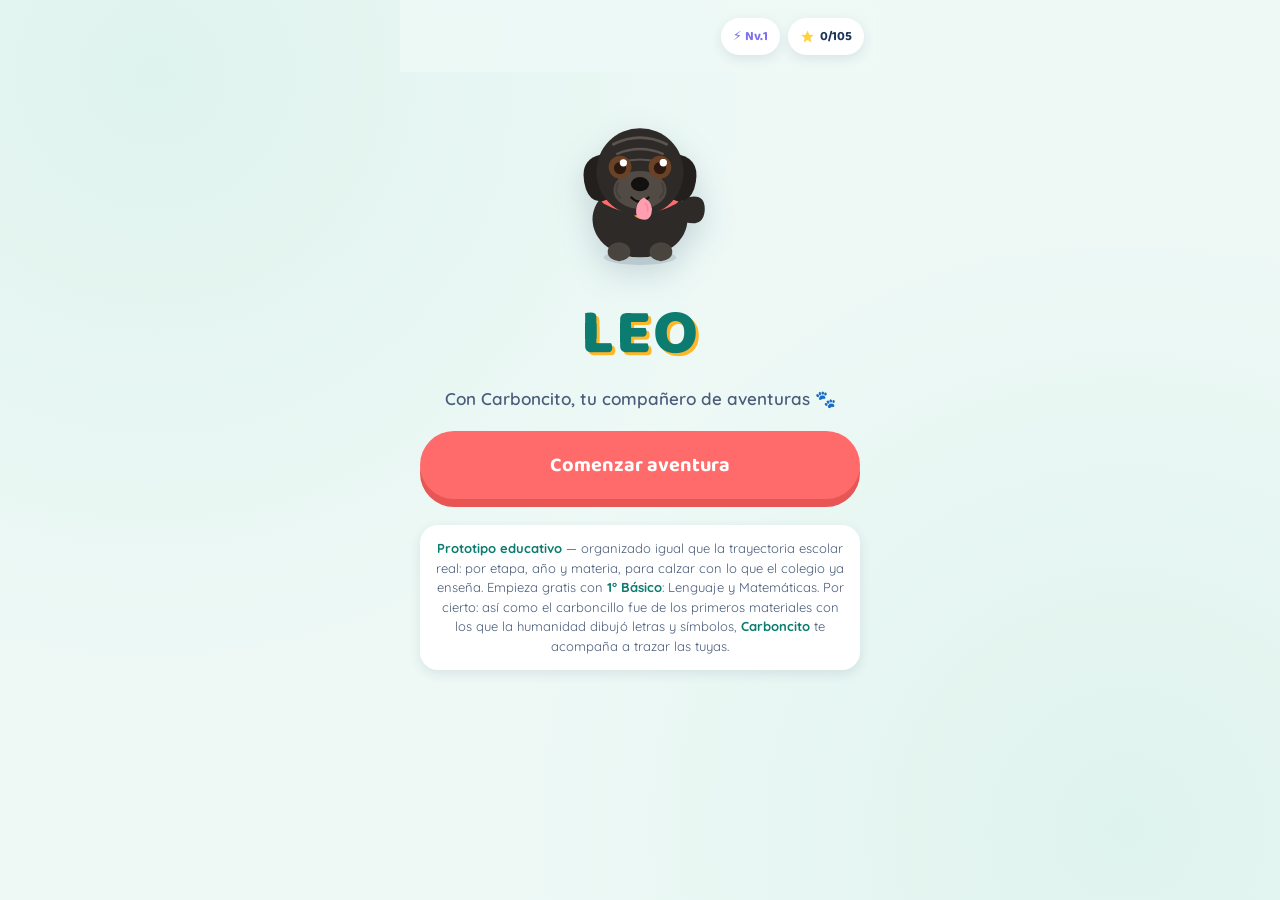
==== index.html @ 8a7660c5 "Add custom SVG illustrations to modules that were text-only Several rounds had no image at all (Cale" ====
<!DOCTYPE html>
<html lang="es">
<head>
<meta charset="UTF-8">
<meta name="viewport" content="width=device-width, initial-scale=1.0, maximum-scale=1, user-scalable=no">
<title>LEO — Lenguaje y Matemáticas jugando</title>
<link rel="preconnect" href="https://fonts.googleapis.com">
<link rel="preconnect" href="https://fonts.gstatic.com" crossorigin>
<link href="https://fonts.googleapis.com/css2?family=Baloo+2:wght@500;600;700;800&family=Quicksand:wght@500;600;700&display=swap" rel="stylesheet">
<style>
  :root{
    --bg: #EEF9F6;
    --bg-deep: #DFF3EE;
    --paper: #FFFFFF;
    --ink: #1D3557;
    --ink-soft: #4A5C7A;
    --primary: #12A594;
    --primary-dark: #0C7C70;
    --orange: #FFB627;
    --orange-dark: #F0932B;
    --coral: #FF6B6B;
    --coral-dark: #E85555;
    --violet: #7C6FF0;
    --star: #FFD23F;
    --locked: #C7D0DE;
    --locked-ink: #8E9BB3;
    --radius-lg: 28px;
    --radius-md: 18px;
    --radius-sm: 12px;
    --shadow: 0 10px 30px rgba(29, 53, 87, 0.12);
    --shadow-sm: 0 4px 12px rgba(29, 53, 87, 0.10);
    --font-display: 'Baloo 2', system-ui, sans-serif;
    --font-body: 'Quicksand', system-ui, sans-serif;
  }

  *{ box-sizing: border-box; }
  html, body{ height: 100%; }
  body{
    margin: 0;
    font-family: var(--font-body);
    color: var(--ink);
    background:
      radial-gradient(circle at 12% 8%, var(--bg-deep), transparent 45%),
      radial-gradient(circle at 88% 92%, var(--bg-deep), transparent 45%),
      var(--bg);
    min-height: 100vh;
    overflow-x: hidden;
  }
  button{ font-family: inherit; }
  :focus-visible{ outline: 3px solid var(--violet); outline-offset: 3px; border-radius: 8px; }

  #app{
    max-width: 480px;
    margin: 0 auto;
    min-height: 100vh;
    position: relative;
    padding-bottom: 24px;
  }

  /* ---------- Top bar ---------- */
  .topbar{
    position: sticky;
    top: 0;
    z-index: 20;
    display: flex;
    align-items: center;
    justify-content: space-between;
    padding: 14px 16px;
    background: rgba(238, 249, 246, 0.85);
    backdrop-filter: blur(6px);
    gap: 8px;
  }
  .backbtn{
    width: 44px; height: 44px;
    flex-shrink: 0;
    border-radius: 50%;
    border: none;
    background: var(--paper);
    box-shadow: var(--shadow-sm);
    display: flex; align-items: center; justify-content: center;
    cursor: pointer;
    color: var(--ink);
    transition: transform .15s ease;
  }
  .backbtn:active{ transform: scale(0.92); }
  .backbtn.hidden{ visibility: hidden; }

  .topbar-right{ display: flex; gap: 8px; }
  .pill{
    display: flex;
    align-items: center;
    gap: 5px;
    background: var(--paper);
    padding: 8px 12px;
    border-radius: 999px;
    box-shadow: var(--shadow-sm);
    font-family: var(--font-display);
    font-weight: 700;
    font-size: 13px;
    white-space: nowrap;
  }
  .pill svg{ width: 15px; height: 15px; flex-shrink: 0; }
  .xppill{ color: var(--violet); }
  .starpill{ color: var(--ink); }

  /* ---------- Generic screen padding ---------- */
  .screen{ padding: 4px 20px 40px; animation: fadeUp .35s ease both; }
  @keyframes fadeUp{
    from{ opacity: 0; transform: translateY(10px); }
    to{ opacity: 1; transform: translateY(0); }
  }

  /* ---------- Home ---------- */
  .home-hero{ text-align: center; padding-top: 10px; }
  .logo-word{
    font-family: var(--font-display);
    font-weight: 800;
    font-size: 64px;
    letter-spacing: 2px;
    color: var(--primary-dark);
    margin: 6px 0 0;
    text-shadow: 3px 3px 0 var(--orange);
  }
  .logo-tag{
    font-weight: 600;
    color: var(--ink-soft);
    font-size: 17px;
    margin: 2px 0 22px;
  }
  .mascot-wrap{ display:flex; justify-content:center; margin: 6px 0 10px; }
  .mascot-wrap svg{ filter: drop-shadow(0 12px 16px rgba(29,53,87,0.18)); }
  .float{ animation: floaty 3.4s ease-in-out infinite; }
  @keyframes floaty{
    0%,100%{ transform: translateY(0px) rotate(-1deg); }
    50%{ transform: translateY(-10px) rotate(1deg); }
  }

  .cta-btn{
    display: block;
    width: 100%;
    border: none;
    border-radius: 999px;
    padding: 18px 20px;
    font-family: var(--font-display);
    font-weight: 700;
    font-size: 20px;
    color: #fff;
    background: var(--coral);
    box-shadow: 0 8px 0 var(--coral-dark);
    cursor: pointer;
    transition: transform .08s ease, box-shadow .08s ease;
  }
  .cta-btn:active{ transform: translateY(6px); box-shadow: 0 2px 0 var(--coral-dark); }

  .home-footnote{
    margin-top: 26px;
    font-size: 13px;
    color: var(--ink-soft);
    line-height: 1.5;
    background: var(--paper);
    border-radius: var(--radius-md);
    padding: 14px 16px;
    box-shadow: var(--shadow-sm);
  }
  .home-footnote b{ color: var(--primary-dark); }

  /* ---------- Section heading ---------- */
  .section-title{
    font-family: var(--font-display);
    font-weight: 700;
    font-size: 26px;
    margin: 6px 0 2px;
    color: var(--ink);
  }
  .section-sub{
    font-size: 14px;
    color: var(--ink-soft);
    margin: 0 0 18px;
    font-weight: 600;
  }
  .curric-badge{
    display: inline-flex;
    align-items: center;
    gap: 6px;
    background: #E8FBF6;
    color: var(--primary-dark);
    border: 1.5px solid #BDEEE3;
    font-weight: 700;
    font-size: 12px;
    padding: 6px 12px;
    border-radius: 999px;
    margin-bottom: 14px;
  }

  /* ---------- Subject cards ---------- */
  .subject-list{ display:flex; flex-direction:column; gap:14px; margin-top:10px; }
  .subject-card{
    display:flex; align-items:center; gap:14px;
    background: var(--paper);
    border:none; border-radius: var(--radius-lg);
    padding: 18px; box-shadow: var(--shadow-sm);
    cursor:pointer; text-align:left; width:100%;
    transition: transform .1s ease;
  }
  .subject-card:active{ transform: scale(0.98); }
  .subject-card.locked{ opacity:0.55; }
  .subject-icon{ font-size:34px; flex-shrink:0; }
  .subject-info{ display:flex; flex-direction:column; gap:2px; flex:1; }
  .subject-info b{ font-family: var(--font-display); font-size:18px; }
  .subject-info small{ color: var(--ink-soft); font-weight:600; font-size:12.5px; }
  .subject-stars{ font-weight:800; font-size:13px; color: var(--ink-soft); white-space:nowrap; }

  /* ---------- Path map ---------- */
  .map-wrap{ position: relative; width: 100%; margin-top: 6px; }
  .map-wrap svg.path-line{ position: absolute; inset: 0; width: 100%; height: 100%; }
  .node{
    position: absolute;
    transform: translate(-50%, -50%);
    display: flex;
    flex-direction: column;
    align-items: center;
    gap: 6px;
    background: none;
    border: none;
    cursor: pointer;
    width: 92px;
  }
  .node-circle{
    width: 74px; height: 74px;
    border-radius: 50%;
    display: flex; align-items: center; justify-content: center;
    font-family: var(--font-display);
    font-weight: 800;
    font-size: 26px;
    color: #fff;
    box-shadow: 0 8px 0 rgba(0,0,0,0.15), var(--shadow);
    transition: transform .12s ease;
    border: 4px solid rgba(255,255,255,0.6);
  }
  .node:active .node-circle{ transform: scale(0.93) translateY(3px); }
  .node-circle.open{ background: linear-gradient(160deg, var(--primary), var(--primary-dark)); }
  .node-circle.locked{ background: var(--locked); color: var(--locked-ink); box-shadow: 0 8px 0 #b3bdcf, var(--shadow-sm); }
  .node-label{
    font-weight: 700;
    font-size: 12.5px;
    text-align: center;
    color: var(--ink);
    background: rgba(255,255,255,0.9);
    padding: 3px 9px;
    border-radius: 999px;
    box-shadow: var(--shadow-sm);
    white-space: nowrap;
  }
  .node-label.locked{ color: var(--locked-ink); }
  .node-stars{ display: flex; gap: 2px; }
  .node-stars svg{ width: 13px; height: 13px; }

  /* ---------- Toast ---------- */
  .toast{
    position: fixed;
    left: 50%; bottom: 26px;
    transform: translateX(-50%) translateY(20px);
    background: var(--ink);
    color: #fff;
    padding: 13px 20px;
    border-radius: 999px;
    font-weight: 700;
    font-size: 14.5px;
    box-shadow: var(--shadow);
    z-index: 50;
    opacity: 0;
    transition: all .25s ease;
    pointer-events: none;
    max-width: 90%;
    text-align: center;
  }
  .toast.show{ opacity: 1; transform: translateX(-50%) translateY(0); }

  /* ---------- Difficulty cards (memorama) ---------- */
  .diff-grid{ display:grid; grid-template-columns:1fr 1fr; gap:14px; margin-top:14px; }
  .locked-panel{
    background: var(--paper); border-radius: var(--radius-lg); box-shadow: var(--shadow-sm);
    padding: 40px 24px; text-align:center; color: var(--ink-soft); font-weight:600; font-size:14px; margin-top:16px;
  }
  .lock-ic{ font-size:38px; display:block; margin-bottom:10px; }
  .diff-card{
    background: var(--paper); border:3px solid #E1EEEA; border-radius: var(--radius-md);
    padding: 22px 10px; text-align:center; cursor:pointer; box-shadow: var(--shadow-sm);
    display:flex; flex-direction:column; align-items:center; gap:4px;
  }
  .diff-card:active{ transform: scale(0.96); }
  .diff-emoji{ font-size:36px; }
  .diff-card b{ font-family: var(--font-display); font-size:16px; color:var(--ink); }
  .diff-card span:last-child{ font-size:12px; color:var(--ink-soft); font-weight:600; }

  /* ---------- Game: shared ---------- */
  .game-progress{ display:flex; align-items:center; gap:10px; margin-bottom:18px; flex-wrap: wrap; }
  .progress-track{ flex:1; height: 12px; background:#DCEDE8; border-radius:999px; overflow:hidden; min-width: 60px; }
  .progress-fill{
    height:100%; background: linear-gradient(90deg, var(--orange), var(--coral)); border-radius:999px;
    transition: width .35s ease;
  }
  .progress-num{ font-weight:700; font-size:13px; color:var(--ink-soft); white-space:nowrap; }
  .streak-chip{
    background:#FFF1D6; color:#B9740A; font-weight:800; font-size:13px;
    padding:4px 10px; border-radius:999px; display:flex; align-items:center; gap:3px;
    white-space:nowrap; animation: pulseChip .5s ease;
  }
  @keyframes pulseChip{ 0%{transform:scale(0.8);} 60%{transform:scale(1.15);} 100%{transform:scale(1);} }

  .prompt-card{
    background: var(--paper);
    border-radius: var(--radius-lg);
    box-shadow: var(--shadow);
    padding: 30px 20px 26px;
    text-align: center;
    margin-bottom: 22px;
  }
  .prompt-emoji{ font-size: 68px; line-height:1; margin-bottom: 10px; display:block; }
  .prompt-word{
    font-family: var(--font-display);
    font-size: 34px;
    font-weight: 700;
    letter-spacing: 2px;
    color: var(--ink);
    margin: 4px 0 4px;
  }
  .prompt-word .blank{ color: var(--coral); }
  .blank{ color: var(--coral); }
  .prompt-count{ font-size: 28px; line-height:1.6; letter-spacing:2px; margin: 8px 0; word-spacing:2px; }
  .mgroup{ display:inline-block; margin: 0 8px 6px; padding: 4px 8px; border-radius:10px; background:#F3FBF9; }
  .op-sign{ color: var(--coral); font-weight:800; font-family: var(--font-display); margin: 0 4px; }
  .prompt-hint{ font-size: 13px; color: var(--ink-soft); font-weight: 600; }
  .prompt-hint b{ color: var(--coral-dark); }

  /* ---------- Calendario: tira de días/meses ---------- */
  .cal-strip{ display:flex; gap:5px; justify-content:center; flex-wrap:wrap; margin: 4px 0 12px; }
  .cal-chip{
    min-width: 34px; padding: 7px 4px; border-radius: 10px; text-align:center;
    font-family: var(--font-display); font-weight: 700; font-size: 11px;
    background:#F3FBF9; color: var(--ink-soft); border: 2px solid transparent;
  }
  .cal-chip.cal-today{ background: var(--primary); color:#fff; }
  .cal-chip.cal-next{ background: var(--paper); color: var(--coral-dark); border-color: var(--coral); border-style: dashed; font-size:16px; }

  /* ---------- Colores: swatches de mezcla ---------- */
  .mix-row{ display:flex; align-items:center; justify-content:center; gap:16px; margin: 6px 0 4px; }
  .mix-swatch{ display:flex; flex-direction:column; align-items:center; gap:6px; }
  .mix-swatch span{ font-size:11px; font-weight:700; color: var(--ink-soft); }
  .mix-plus{ font-size:26px; font-weight:800; color: var(--coral); font-family: var(--font-display); }
  .speak-btn{
    margin-top: 12px;
    border: none;
    background: #E8FBF6;
    color: var(--primary-dark);
    font-weight: 700;
    font-size: 13.5px;
    padding: 9px 16px;
    border-radius: 999px;
    cursor: pointer;
    display: inline-flex; align-items:center; gap:6px;
  }

  .option-grid{
    display: grid;
    grid-template-columns: repeat(2, 1fr);
    gap: 14px;
  }
  .option-grid.panels{ grid-template-columns: 1fr; }
  .option-btn{
    border: 3px solid #E1EEEA;
    background: var(--paper);
    border-radius: var(--radius-md);
    padding: 20px 10px;
    font-family: var(--font-display);
    font-weight: 800;
    font-size: 30px;
    color: var(--ink);
    cursor: pointer;
    box-shadow: var(--shadow-sm);
    transition: transform .1s ease, background .15s ease, border-color .15s ease;
  }
  .option-btn:active{ transform: scale(0.95); }
  .option-btn.panel{ font-size: 24px; letter-spacing: 3px; padding: 20px 12px; line-height: 1.4; word-spacing: 4px; }
  .option-btn.wordopt{ font-size: 18px; letter-spacing: 0.5px; padding: 16px 8px; line-height: 1.25; }
  .prompt-sentence{ font-family: var(--font-display); font-weight: 700; font-size: 21px; line-height: 1.45; color: var(--ink); margin: 4px 0 10px; }
  .shape-display{ display: flex; justify-content: center; margin: 8px 0 12px; }
  .option-btn.correct{ background: #DFF6E8; border-color: #7FD9A3; color: #1E7A44; }
  .option-btn.wrong{ background: #FFE3E1; border-color: #FFA9A3; color: #B23A33; animation: shake .35s ease; }
  @keyframes shake{
    0%,100%{ transform: translateX(0); }
    25%{ transform: translateX(-6px); }
    75%{ transform: translateX(6px); }
  }

  /* ---------- Syllable game ---------- */
  .syll-slots{ display:flex; gap:8px; justify-content:center; margin: 12px 0 4px; flex-wrap: wrap; }
  .syll-slot{
    min-width: 58px; height: 54px; border: 3px dashed #CBD9D4; border-radius: 12px;
    display:flex; align-items:center; justify-content:center;
    font-family: var(--font-display); font-weight: 800; font-size: 22px; color: var(--ink);
    padding: 0 6px;
  }
  .syll-slot.filled{ border-style: solid; border-color: #BFE3DA; background: #F3FBF9; }
  .syll-slot.correct{ background:#DFF6E8; border-color:#7FD9A3; color:#1E7A44; }
  .syll-slot.wrong{ background:#FFE3E1; border-color:#FFA9A3; color:#B23A33; }
  .syll-tiles{ display:flex; gap:12px; justify-content:center; flex-wrap:wrap; margin-top: 8px; }
  .syll-tile{
    border: 3px solid #E1EEEA; background: var(--paper); border-radius: 14px;
    padding: 15px 18px; font-family: var(--font-display); font-weight: 800; font-size: 21px;
    color: var(--ink); cursor:pointer; box-shadow: var(--shadow-sm);
  }
  .syll-tile:active{ transform: scale(0.94); }
  .syll-tile.used{ opacity: 0.2; pointer-events: none; }

  /* ---------- Secuencia game ---------- */
  .seq-slots{ display:flex; gap:10px; justify-content:center; margin: 12px 0 4px; flex-wrap: wrap; }
  .seq-slot{
    min-width: 92px; min-height: 78px; border: 3px dashed #CBD9D4; border-radius: 14px;
    display:flex; flex-direction:column; align-items:center; justify-content:center; padding: 6px;
    font-family: var(--font-display); font-weight: 800; font-size: 20px; color: var(--locked-ink);
  }
  .seq-slot.filled{ border-style: solid; border-color: #BFE3DA; background: #F3FBF9; }
  .seq-slot.correct{ background:#DFF6E8; border-color:#7FD9A3; }
  .seq-slot.wrong{ background:#FFE3E1; border-color:#FFA9A3; }
  .seq-tiles{ display:flex; gap:12px; justify-content:center; flex-wrap:wrap; margin-top: 10px; }
  .seq-tile{
    border: 3px solid #E1EEEA; background: var(--paper); border-radius: 16px;
    padding: 12px 14px; cursor:pointer; box-shadow: var(--shadow-sm);
    display:flex; flex-direction:column; align-items:center; gap:4px; min-width: 84px;
  }
  .seq-tile:active{ transform: scale(0.95); }
  .seq-tile.used{ opacity: 0.2; pointer-events: none; }
  .seq-emoji{ font-size: 28px; }
  .seq-text{ font-size: 11px; font-weight: 700; color: var(--ink); text-align:center; line-height:1.2; }

  /* ---------- Memory game ---------- */
  .memory-grid{
    display: grid;
    grid-template-columns: repeat(4, 1fr);
    gap: 10px;
  }
  .mcard{
    aspect-ratio: 1;
    border-radius: 14px;
    cursor: pointer;
    perspective: 600px;
  }
  .mcard-inner{
    position: relative;
    width: 100%; height: 100%;
    transform-style: preserve-3d;
    transition: transform .4s ease;
  }
  .mcard.flipped .mcard-inner, .mcard.matched .mcard-inner{ transform: rotateY(180deg); }
  .mface{
    position:absolute; inset:0;
    display:flex; align-items:center; justify-content:center;
    border-radius: 14px;
    backface-visibility: hidden;
    font-family: var(--font-display);
    font-weight: 800;
    font-size: 22px;
  }
  .mface.back{
    background: linear-gradient(160deg, var(--violet), #5A4CD6);
    color: #fff;
    box-shadow: 0 6px 0 #4A3EBB;
  }
  .mface.front{
    background: var(--paper);
    color: var(--primary-dark);
    transform: rotateY(180deg);
    border: 3px solid #E1EEEA;
  }
  .mcard.matched .mface.front{ background:#DFF6E8; border-color:#7FD9A3; color:#1E7A44; }

  /* ---------- Result overlay ---------- */
  .overlay{
    position: fixed; inset: 0;
    background: rgba(29,53,87,0.55);
    display: flex; align-items: center; justify-content: center;
    z-index: 60;
    padding: 20px;
    animation: fadeIn .25s ease;
  }
  @keyframes fadeIn{ from{opacity:0;} to{opacity:1;} }
  .result-card{
    background: var(--paper);
    border-radius: var(--radius-lg);
    padding: 30px 26px;
    text-align: center;
    max-width: 340px;
    width: 100%;
    box-shadow: var(--shadow);
    animation: pop .3s ease;
    position: relative;
    overflow: hidden;
  }
  @keyframes pop{ from{ transform: scale(0.85); opacity:0;} to{ transform: scale(1); opacity:1;} }
  .result-stars{ display:flex; justify-content:center; gap:8px; margin: 14px 0 6px; }
  .result-stars svg{ width: 40px; height: 40px; }
  .result-title{ font-family: var(--font-display); font-weight:800; font-size:24px; margin: 4px 0; color: var(--ink); }
  .result-sub{ font-size: 14px; color: var(--ink-soft); font-weight:600; margin-bottom: 10px; }
  .badge-unlock{
    background:#FFF1D6; color:#8A5A00; font-weight:700; font-size:13px;
    padding:10px 12px; border-radius: var(--radius-sm); margin-bottom: 16px;
  }
  .result-actions{ display:flex; gap:10px; margin-top: 6px; }
  .result-actions .cta-btn{ flex:1; width:auto; font-size:14.5px; padding:14px 8px; }
  .cta-btn.secondary{
    background: var(--paper); color: var(--ink);
    box-shadow: 0 6px 0 #D8E2DE; border: 2px solid #E1EEEA;
  }
  .cta-btn.secondary:active{ transform: translateY(4px); box-shadow: 0 2px 0 #D8E2DE; }

  .confetti-piece{
    position:absolute; top:-12px; width:8px; height:14px; border-radius:2px;
    animation: confettiFall 1.5s ease-in forwards; opacity:0.95;
  }
  @keyframes confettiFall{ to{ transform: translateY(360px) rotate(420deg); opacity:0; } }

  @media (prefers-reduced-motion: reduce){
    *{ animation-duration: 0.001ms !important; transition-duration: 0.001ms !important; }
  }
</style>
</head>
<body>
<div id="app"></div>

<script>
/* =========================================================
   LEO — prototipo funcional (v2: materias + contenido dinámico)
   ========================================================= */

/* ---------------- Contenido ---------------- */
const VOCAL_WORDS = [
  { emoji:'🕷️', word:'ARAÑA', answer:'A' },
  { emoji:'✈️', word:'AVIÓN', answer:'A' },
  { emoji:'🐝', word:'ABEJA', answer:'A' },
  { emoji:'🌳', word:'ÁRBOL', answer:'A' },
  { emoji:'💧', word:'AGUA', answer:'A' },
  { emoji:'🦅', word:'ÁGUILA', answer:'A' },
  { emoji:'🪁', word:'ANCLA', answer:'A' },
  { emoji:'🐘', word:'ELEFANTE', answer:'E' },
  { emoji:'⭐', word:'ESTRELLA', answer:'E' },
  { emoji:'🚂', word:'ESCUELA', answer:'E' },
  { emoji:'🪞', word:'ESPEJO', answer:'E' },
  { emoji:'🌋', word:'ERUPCIÓN', answer:'E' },
  { emoji:'🏝️', word:'ISLA', answer:'I' },
  { emoji:'🧊', word:'IGLÚ', answer:'I' },
  { emoji:'🌈', word:'IRIS', answer:'I' },
  { emoji:'🧲', word:'IMÁN', answer:'I' },
  { emoji:'🦎', word:'IGUANA', answer:'I' },
  { emoji:'🐻', word:'OSO', answer:'O' },
  { emoji:'🐑', word:'OVEJA', answer:'O' },
  { emoji:'👂', word:'OREJA', answer:'O' },
  { emoji:'🐻', word:'OSITO', answer:'O' },
  { emoji:'🌊', word:'OLA', answer:'O' },
  { emoji:'🍇', word:'UVA', answer:'U' },
  { emoji:'💅', word:'UÑA', answer:'U' },
  { emoji:'1️⃣', word:'UNO', answer:'U' },
  { emoji:'🎽', word:'UNIFORME', answer:'U' },
  { emoji:'🦄', word:'UNICORNIO', answer:'U' },
];

const SYLLABLE_WORDS = [
  { emoji:'🐱', word:'GATO', syllables:['GA','TO'] },
  { emoji:'🦆', word:'PATO', syllables:['PA','TO'] },
  { emoji:'🐸', word:'SAPO', syllables:['SA','PO'] },
  { emoji:'🏍️', word:'MOTO', syllables:['MO','TO'] },
  { emoji:'🌙', word:'LUNA', syllables:['LU','NA'] },
  { emoji:'🍲', word:'SOPA', syllables:['SO','PA'] },
  { emoji:'☕', word:'TAZA', syllables:['TA','ZA'] },
  { emoji:'👕', word:'ROPA', syllables:['RO','PA'] },
  { emoji:'🏠', word:'CASA', syllables:['CA','SA'] },
  { emoji:'✋', word:'MANO', syllables:['MA','NO'] },
  { emoji:'👆', word:'DEDO', syllables:['DE','DO'] },
  { emoji:'👁️', word:'OJO', syllables:['O','JO'] },
  { emoji:'👄', word:'BOCA', syllables:['BO','CA'] },
  { emoji:'🐂', word:'TORO', syllables:['TO','RO'] },
  { emoji:'🐄', word:'VACA', syllables:['VA','CA'] },
  { emoji:'🐀', word:'RATA', syllables:['RA','TA'] },
  { emoji:'🍯', word:'PANAL', syllables:['PA','NAL'] },
  { emoji:'🎈', word:'GLOBO', syllables:['GLO','BO'] },
  { emoji:'🐖', word:'CHANCHO', syllables:['CHAN','CHO'] },
  { emoji:'🦷', word:'DIENTE', syllables:['DIEN','TE'] },
  { emoji:'🌵', word:'CACTUS', syllables:['CAC','TUS'] },
  { emoji:'🥁', word:'TAMBOR', syllables:['TAM','BOR'] },
  { emoji:'🧦', word:'MEDIA', syllables:['ME','DIA'] },
  { emoji:'🎀', word:'MOÑO', syllables:['MO','ÑO'] },
];

const MEMORY_LETTERS_EASY = ['A','E','I','O','U','M'];
const MEMORY_LETTERS_HARD = ['A','E','I','O','U','M','P','S','L','T'];

const COUNT_EMOJIS = ['🍎','🍓','🐝','⚽','🎈','🐟','🌟','🚗','🐶','🍌'];

const PALABRA_WORDS = [
  { emoji:'🐱', word:'GATO', opts:['GALLO','GORRO','GLOBO'] },
  { emoji:'🦆', word:'PATO', opts:['PALO','PISO','PESO'] },
  { emoji:'☀️', word:'SOL', opts:['SAL','SUR','SON'] },
  { emoji:'🌙', word:'LUNA', opts:['LATA','LOMA','LIMA'] },
  { emoji:'🏠', word:'CASA', opts:['COSA','CAJA','CAMA'] },
  { emoji:'🌸', word:'FLOR', opts:['FRÍO','FRUTA','FOCA'] },
  { emoji:'🐟', word:'PEZ', opts:['PAZ','PIE','POR'] },
  { emoji:'🐻', word:'OSO', opts:['OJO','ASA','USO'] },
  { emoji:'🐄', word:'VACA', opts:['VELA','VIDA','VASO'] },
  { emoji:'🚂', word:'TREN', opts:['TRES','TRAJE','TRIGO'] },
  { emoji:'📖', word:'LIBRO', opts:['LOBO','LADO','LUPA'] },
  { emoji:'⚽', word:'PELOTA', opts:['PALETA','MALETA','CAMISETA'] },
  { emoji:'🐝', word:'ABEJA', opts:['ABUELA','ARENA','AGUJA'] },
  { emoji:'☁️', word:'NUBE', opts:['NAVE','NIEVE','NOCHE'] },
  { emoji:'⭐', word:'ESTRELLA', opts:['ESCUELA','ESCALERA','ESPEJO'] },
  { emoji:'✋', word:'MANO', opts:['MESA','MONO','MULA'] },
  { emoji:'🐢', word:'TORTUGA', opts:['TORMENTA','TOSTADA','TORNADO'] },
  { emoji:'🦋', word:'MARIPOSA', opts:['MARIONETA','MADRINA','MARINERO'] },
  { emoji:'🌙', word:'NOCHE', opts:['LECHE','COCHE','NIEVE'] },
  { emoji:'🐕', word:'PERRO', opts:['PERO','PIRO','PARRA'] },
  { emoji:'🎨', word:'PINTURA', opts:['CINTURA','PINTOR','CULTURA'] },
  { emoji:'🚲', word:'BICICLETA', opts:['BOCADILLO','BICEPS','BOTELLA'] },
  { emoji:'🍦', word:'HELADO', opts:['PELADO','SALADO','MOJADO'] },
  { emoji:'🦷', word:'DIENTE', opts:['DUENDE','DIENTES','DIANTRE'] },
];

const COMPRENSION_BANK = [
  { text:'EL GATO DUERME EN LA CAMA.', question:'¿Dónde duerme el gato?', correct:'🛏️', opts:['🌳','⚽','🚗'] },
  { text:'LA NIÑA COME UNA MANZANA.', question:'¿Qué come la niña?', correct:'🍎', opts:['🍌','🍇','🍓'] },
  { text:'EL PERRO CORRE EN EL PARQUE.', question:'¿Dónde corre el perro?', correct:'🌳', opts:['🏠','🛏️','🚗'] },
  { text:'LA MAMÁ COCINA UNA SOPA.', question:'¿Qué cocina la mamá?', correct:'🍲', opts:['🍕','🎂','🥗'] },
  { text:'EL NIÑO LEE UN LIBRO.', question:'¿Qué hace el niño?', correct:'📖', opts:['⚽','🎨','🎵'] },
  { text:'LA ABEJA VUELA HACIA LA FLOR.', question:'¿Hacia dónde vuela la abeja?', correct:'🌸', opts:['🌙','🚗','📖'] },
  { text:'EL PEZ NADA EN EL AGUA.', question:'¿Dónde nada el pez?', correct:'🌊', opts:['🌳','🏠','☁️'] },
  { text:'LOS NIÑOS JUEGAN CON LA PELOTA.', question:'¿Con qué juegan los niños?', correct:'⚽', opts:['📖','🍎','🚗'] },
  { text:'LA LUNA BRILLA DE NOCHE.', question:'¿Cuándo brilla la luna?', correct:'🌙', opts:['☀️','🌧️','⛄'] },
  { text:'EL PATO NADA EN EL ESTANQUE.', question:'¿Quién nada en el estanque?', correct:'🦆', opts:['🐱','🐄','🐝'] },
  { text:'LA TORTUGA CAMINA MUY LENTO.', question:'¿Cómo camina la tortuga?', correct:'🐢', opts:['🐆','🐇','🦅'] },
  { text:'EL SOL CALIENTA LA PLAYA.', question:'¿Qué calienta el sol?', correct:'🏖️', opts:['🏔️','🌧️','🌙'] },
  { text:'LA MARIPOSA VUELA DE FLOR EN FLOR.', question:'¿Qué hace la mariposa?', correct:'🦋', opts:['🐌','🐛','🐜'] },
  { text:'EL PANADERO HORNEA EL PAN TEMPRANO.', question:'¿Quién hornea el pan?', correct:'👨‍🍳', opts:['👩‍⚕️','👮','👨‍🌾'] },
  { text:'LOS PÁJAROS CANTAN EN LA MAÑANA.', question:'¿Cuándo cantan los pájaros?', correct:'🌅', opts:['🌃','🌆','⛈️'] },
  { text:'LA ABUELA TEJE UNA BUFANDA DE LANA.', question:'¿Qué teje la abuela?', correct:'🧣', opts:['🧦','🧤','👒'] },
];

const SHAPES = [
  { id:'circulo', label:'CÍRCULO' },
  { id:'cuadrado', label:'CUADRADO' },
  { id:'triangulo', label:'TRIÁNGULO' },
  { id:'rectangulo', label:'RECTÁNGULO' },
  { id:'rombo', label:'ROMBO' },
  { id:'ovalo', label:'ÓVALO' },
  { id:'pentagono', label:'PENTÁGONO' },
  { id:'hexagono', label:'HEXÁGONO' },
];
function shapeSVG(id, size){
  size = size || 100;
  const colors = { circulo:'#FF6B6B', cuadrado:'#12A594', triangulo:'#FFB627', rectangulo:'#7C6FF0', rombo:'#FF9EB0', ovalo:'#0EA5A0', pentagono:'#F0932B', hexagono:'#5A4CD6' };
  const fill = colors[id] || '#12A594';
  let shape = '';
  if(id==='circulo') shape = '<circle cx="50" cy="50" r="42" fill="'+fill+'"/>';
  else if(id==='cuadrado') shape = '<rect x="10" y="10" width="80" height="80" rx="8" fill="'+fill+'"/>';
  else if(id==='triangulo') shape = '<polygon points="50,8 92,88 8,88" fill="'+fill+'"/>';
  else if(id==='rectangulo') shape = '<rect x="4" y="24" width="92" height="52" rx="8" fill="'+fill+'"/>';
  else if(id==='rombo') shape = '<polygon points="50,6 94,50 50,94 6,50" fill="'+fill+'"/>';
  else if(id==='ovalo') shape = '<ellipse cx="50" cy="50" rx="46" ry="30" fill="'+fill+'"/>';
  else if(id==='pentagono') shape = '<polygon points="50,6 92,38 76,90 24,90 8,38" fill="'+fill+'"/>';
  else if(id==='hexagono') shape = '<polygon points="27,10 73,10 96,50 73,90 27,90 4,50" fill="'+fill+'"/>';
  return '<svg width="'+size+'" height="'+size+'" viewBox="0 0 100 100" xmlns="http://www.w3.org/2000/svg">'+shape+'</svg>';
}

/* Bandera de Chile dibujada en SVG propio: los emoji de bandera (🇨🇱) no se
   renderizan como bandera en muchas configuraciones de Windows (se ven como
   las letras "CL"), así que se dibuja a mano para que se vea igual en todos
   lados, igual que shapeSVG()/mascotSVG(). */
function chileFlagSVG(size){
  size = size || 90;
  const h = Math.round(size * 2/3);
  return '<svg width="'+size+'" height="'+h+'" viewBox="0 0 150 100" xmlns="http://www.w3.org/2000/svg">'+
    '<rect x="0" y="0" width="150" height="100" fill="#FFFFFF"/>'+
    '<rect x="0" y="50" width="150" height="50" fill="#D52B1E"/>'+
    '<rect x="0" y="0" width="50" height="50" fill="#0039A6"/>'+
    '<path d="M25 9 L29.5 22.5 L43.5 22.5 L32 30.5 L36.5 44 L25 36 L13.5 44 L18 30.5 L6.5 22.5 L20.5 22.5 Z" fill="#FFFFFF"/>'+
  '</svg>';
}

/* Swatches de color propios (en vez de depender de emoji de círculo de color)
   para que los tonos coincidan siempre con la paleta real y se vean igual en
   cualquier fuente/sistema operativo. */
const COLOR_HEX = { ROJO:'#E63946', NARANJO:'#FFB627', AMARILLO:'#FFD23F', AZUL:'#1D4ED8', VERDE:'#12A594', MORADO:'#7C6FF0', ROSADO:'#FF9EB0', BLANCO:'#FFFFFF' };
function colorSwatchSVG(name, size){
  size = size || 60;
  const hex = COLOR_HEX[name] || '#12A594';
  const stroke = name==='BLANCO' ? '#CBD9D4' : 'rgba(0,0,0,0.08)';
  return '<svg width="'+size+'" height="'+size+'" viewBox="0 0 100 100" xmlns="http://www.w3.org/2000/svg">'+
    '<circle cx="50" cy="50" r="42" fill="'+hex+'" stroke="'+stroke+'" stroke-width="4"/>'+
  '</svg>';
}

/* ---------------- Contenido 2° Básico ---------------- */
const ALL_COMBOS = ['QUE','QUI','GE','GI','GUE','GUI','CE','CI','GÜE','GÜI'];
const COMBO_WORDS = [
  { emoji:'🧀', before:'', combo:'QUE', after:'SO' },
  { emoji:'🏪', before:'', combo:'QUI', after:'OSCO' },
  { emoji:'👥', before:'', combo:'GE', after:'NTE' },
  { emoji:'🌻', before:'', combo:'GI', after:'RASOL' },
  { emoji:'🎸', before:'', combo:'GUI', after:'TARRA' },
  { emoji:'🚿', before:'MAN', combo:'GUE', after:'RA' },
  { emoji:'☁️', before:'', combo:'CI', after:'ELO' },
  { emoji:'🍳', before:'CO', combo:'CI', after:'NA' },
  { emoji:'🐧', before:'PIN', combo:'GÜI', after:'NO' },
  { emoji:'🧅', before:'', combo:'CE', after:'BOLLA' },
  { emoji:'🏸', before:'RA', combo:'QUE', after:'TA' },
  { emoji:'🎩', before:'MA', combo:'GI', after:'A' },
];

const SECUENCIA_BANK = [
  { title:'Un día de escuela', steps:[{emoji:'🛌',text:'Despertar'},{emoji:'🎒',text:'Ir al colegio'},{emoji:'📚',text:'Aprender'}] },
  { title:'Plantar una semilla', steps:[{emoji:'🌱',text:'Sembrar'},{emoji:'💧',text:'Regar'},{emoji:'🌻',text:'Florecer'}] },
  { title:'Hacer un sándwich', steps:[{emoji:'🍞',text:'Sacar el pan'},{emoji:'🧀',text:'Poner el queso'},{emoji:'😋',text:'Comer'}] },
  { title:'Un día de lluvia', steps:[{emoji:'☁️',text:'Se nubla'},{emoji:'🌧️',text:'Llueve'},{emoji:'🌈',text:'Sale el arcoíris'}] },
  { title:'La mariposa', steps:[{emoji:'🐛',text:'Oruga'},{emoji:'🍃',text:'Capullo'},{emoji:'🦋',text:'Mariposa'}] },
  { title:'Lavarse las manos', steps:[{emoji:'🚿',text:'Mojar'},{emoji:'🧼',text:'Jabón'},{emoji:'🤲',text:'Secar'}] },
  { title:'Cepillarse los dientes', steps:[{emoji:'🪥',text:'Tomar el cepillo'},{emoji:'🦷',text:'Cepillar'},{emoji:'😁',text:'Sonreír'}] },
  { title:'Hornear un pastel', steps:[{emoji:'🥣',text:'Mezclar'},{emoji:'🔥',text:'Hornear'},{emoji:'🎂',text:'Decorar'}] },
  { title:'Ir a dormir', steps:[{emoji:'🌙',text:'Anochece'},{emoji:'🛁',text:'Bañarse'},{emoji:'😴',text:'Dormir'}] },
  { title:'Un partido de fútbol', steps:[{emoji:'⚽',text:'Empieza el juego'},{emoji:'🏃',text:'Corren y juegan'},{emoji:'🏆',text:'Alguien gana'}] },
];

const MODULE_TITLES = {
  vocales:'Explorador de Vocales',
  silabas:'Maestro de Sílabas',
  memorama:'Memoria de Acero',
  palabras:'Coleccionista de Palabras',
  comprension:'Detective de Historias',
  contar:'Contador Estrella',
  sumar:'As de las Sumas',
  comparar:'Ojo de Águila',
  formas:'Geómetra Junior',
  combinaciones:'Mago de las Combinaciones',
  secuencia:'Narrador Ordenado',
  salta:'Saltarín Numérico',
  multiplicar:'Multiplicador Veloz',
  seresvivos:'Guardián de la Naturaleza',
  plantas:'Botánico Curioso',
  micuerpo:'Explorador de mi Cuerpo',
  materiales:'Científico de Materiales',
  dianoche:'Astrónomo Junior',
  calendario:'Maestro del Calendario',
  miidentidad:'Historiador Familiar',
  simbolos:'Embajador Chileno',
  mapas:'Explorador Geográfico',
  comunidad:'Ciudadano Ejemplar',
  colores:'Mezclador de Colores',
  lineastexturas:'Artista de Texturas',
  materialesarte:'Maestro de Materiales',
  sonidos:'Oído de Oro',
  instrumentos:'Percusionista Junior',
  movimiento:'Atleta en Movimiento',
  vidaactiva:'Campeón Saludable',
  seguridad:'Capitán del Buen Juego',
  emociones:'Experto en Emociones',
  autocuidado:'Guardián de mi Cuerpo',
  convivencia:'Embajador de la Amistad',
  herramientastec:'Ingeniero Creativo',
};

/* ---------------- Estado ---------------- */
const state = {
  xp: 0,
  currentGrade: 1,
  stars: { vocales:0, silabas:0, memorama:0, palabras:0, comprension:0, contar:0, sumar:0, comparar:0, formas:0,
           combinaciones:0, secuencia:0, salta:0, multiplicar:0,
           seresvivos:0, plantas:0, micuerpo:0, materiales:0, dianoche:0,
           calendario:0, miidentidad:0, simbolos:0, mapas:0, comunidad:0,
           colores:0, lineastexturas:0, materialesarte:0,
           sonidos:0, instrumentos:0,
           movimiento:0, vidaactiva:0, seguridad:0,
           emociones:0, autocuidado:0, convivencia:0,
           herramientastec:0 },
  badges: new Set(),
};
const screenStack = ['home'];

function currentScreen(){ return screenStack[screenStack.length-1]; }
function goTo(screen){ screenStack.push(screen); render(); }
function goBack(){ if(screenStack.length>1){ screenStack.pop(); render(); } }
function selectGrade(id){ state.currentGrade = id; goTo('subjectMap'); }
function gradeLabel(id){
  const g = GRADES.filter(function(x){ return x.id===id; })[0];
  return g ? g.label : '';
}

function level(){ return Math.floor(state.xp/100)+1; }
function totalStars(){ return Object.values(state.stars).reduce((a,b)=>a+b,0); }
function maxStars(){ return Object.keys(state.stars).length*3; }

function awardXP(n){
  const oldLevel = level();
  state.xp += n;
  const newLevel = level();
  if(newLevel>oldLevel){
    sfxLevelup();
    showToast('⚡ ¡Subiste a Nivel ' + newLevel + '!');
  }
}

function showToast(msg){
  const t = document.getElementById('toast');
  if(!t) return;
  t.textContent = msg;
  t.classList.add('show');
  clearTimeout(showToast._t);
  showToast._t = setTimeout(()=> t.classList.remove('show'), 2200);
}

/* ---------------- Voz (elige la mejor voz disponible) ---------------- */
let cachedVoices = [];
function loadVoices(){
  if('speechSynthesis' in window){
    cachedVoices = window.speechSynthesis.getVoices();
  }
}
if('speechSynthesis' in window){
  loadVoices();
  window.speechSynthesis.onvoiceschanged = loadVoices;
}
function pickBestVoice(){
  const es = cachedVoices.filter(v=>v.lang && v.lang.toLowerCase().indexOf('es')===0);
  if(!es.length) return null;
  function score(v){
    let s=0;
    if(/google/i.test(v.name)) s+=5;
    if(/natural|neural|online|premium/i.test(v.name)) s+=4;
    if(/paulina|mónica|monica|helena|sabina|elvira|lucia|lupe|laura/i.test(v.name)) s+=3;
    if(v.localService===false) s+=1;
    return s;
  }
  return es.slice().sort((a,b)=>score(b)-score(a))[0];
}
function speak(text){
  try{
    if(!('speechSynthesis' in window)) return;
    const utter = new SpeechSynthesisUtterance(text);
    const v = pickBestVoice();
    if(v) utter.voice = v;
    utter.lang = (v && v.lang) || 'es-ES';
    utter.rate = 0.96;
    utter.pitch = 1.08;
    window.speechSynthesis.cancel();
    window.speechSynthesis.speak(utter);
  }catch(e){ /* la app funciona igual sin voz */ }
}

/* ---------------- Sonidos (Web Audio, sin archivos externos) ---------------- */
let actx = null;
function getActx(){
  if(!actx){
    const Ctx = window.AudioContext || window.webkitAudioContext;
    if(Ctx) actx = new Ctx();
  }
  return actx;
}
function beep(freq, dur, delay, vol){
  try{
    const ctx = getActx();
    if(!ctx) return;
    const t0 = ctx.currentTime + (delay||0);
    const osc = ctx.createOscillator();
    const gain = ctx.createGain();
    osc.type = 'sine';
    osc.frequency.setValueAtTime(freq, t0);
    gain.gain.setValueAtTime(0, t0);
    gain.gain.linearRampToValueAtTime(vol||0.15, t0+0.02);
    gain.gain.exponentialRampToValueAtTime(0.001, t0+dur);
    osc.connect(gain).connect(ctx.destination);
    osc.start(t0);
    osc.stop(t0+dur+0.03);
  }catch(e){}
}
function sfxCorrect(){ beep(523.25,0.12,0,0.14); beep(783.99,0.18,0.09,0.14); }
function sfxWrong(){ beep(196,0.22,0,0.10); }
function sfxStreak(){ beep(659.25,0.09,0,0.13); beep(783.99,0.09,0.08,0.13); beep(1046.5,0.16,0.16,0.13); }
function sfxLevelup(){ beep(523.25,0.1,0,0.14); beep(659.25,0.1,0.09,0.14); beep(783.99,0.1,0.18,0.14); beep(1046.5,0.24,0.27,0.16); }

/* ---------------- Utilidades ---------------- */
function shuffle(arr){
  const a = arr.slice();
  for(let i=a.length-1;i>0;i--){
    const j = Math.floor(Math.random()*(i+1));
    [a[i],a[j]]=[a[j],a[i]];
  }
  return a;
}
function pick(arr){ return arr[Math.floor(Math.random()*arr.length)]; }
function randInt(min,max){ return min + Math.floor(Math.random()*(max-min+1)); }
function uniqueDistractors(correct, min, max, spread, count){
  const set = new Set([correct]);
  let guard = 0;
  while(set.size<count && guard<200){
    guard++;
    const d = correct + randInt(-spread, spread);
    if(d>=min && d<=max) set.add(d);
  }
  let filler = min;
  while(set.size<count && filler<=max){ set.add(filler); filler++; }
  return shuffle([...set]);
}

/* ---------------- SVG helpers ---------------- */
function starSVG(filled){
  return '<svg viewBox="0 0 24 24" fill="' + (filled ? 'var(--star)' : '#E3E8F0') + '">'+
    '<path d="M12 2.5l2.9 6.6 7.1.6-5.4 4.7 1.7 7-6.3-4-6.3 4 1.7-7L2 9.7l7.1-.6z"/></svg>';
}
function starsRow(n){
  let s='';
  for(let i=0;i<3;i++) s += starSVG(i<n);
  return '<div class="node-stars">'+s+'</div>';
}
function lockIconSVG(size){
  return '<svg width="'+size+'" height="'+size+'" viewBox="0 0 24 24" fill="none" stroke="#8E9BB3" stroke-width="2.4">'+
    '<rect x="5" y="11" width="14" height="9" rx="2"/><path d="M8 11V8a4 4 0 018 0v3"/></svg>';
}
function backIconSVG(){
  return '<svg width="20" height="20" viewBox="0 0 24 24" fill="none" stroke="#1D3557" stroke-width="2.6" stroke-linecap="round" stroke-linejoin="round"><path d="M15 18l-6-6 6-6"/></svg>';
}
function mascotSVG(size){
  size = size || 200;
  const h = Math.round(size * 190/200);
  return '<svg width="'+size+'" height="'+h+'" viewBox="0 0 200 190" xmlns="http://www.w3.org/2000/svg">'+
    '<ellipse cx="100" cy="178" rx="38" ry="8" fill="#1D3557" opacity="0.13"/>'+
    '<path d="M146 116 q24 -8 22 14 q-2 16 -20 11 q-9 -2 -7 -13 q2 -8 5 -12 Z" fill="#2E2A28"/>'+
    '<ellipse cx="100" cy="138" rx="50" ry="40" fill="#2E2A28"/>'+
    '<ellipse cx="78" cy="172" rx="12" ry="10" fill="#4A443F"/>'+
    '<ellipse cx="122" cy="172" rx="12" ry="10" fill="#4A443F"/>'+
    '<path d="M64 118 q36 20 72 0" stroke="#FF6B6B" stroke-width="8" fill="none" stroke-linecap="round"/>'+
    '<circle cx="100" cy="130" r="6.5" fill="#FFD23F" stroke="#F0932B" stroke-width="1.5"/>'+
    '<path d="M58 70 q-24 6 -15 36 q7 19 25 10 Z" fill="#221F1D"/>'+
    '<path d="M142 70 q24 6 15 36 q-7 19 -25 10 Z" fill="#221F1D"/>'+
    '<circle cx="100" cy="88" r="46" fill="#2E2A28"/>'+
    '<path d="M72 59 q28 -14 56 0" stroke="#5C5450" stroke-width="3" fill="none" stroke-linecap="round"/>'+
    '<path d="M76 69 q24 -10 48 0" stroke="#5C5450" stroke-width="2.6" fill="none" stroke-linecap="round"/>'+
    '<path d="M80 78 q20 -6 40 0" stroke="#5C5450" stroke-width="2.2" fill="none" stroke-linecap="round"/>'+
    '<ellipse cx="100" cy="107" rx="28" ry="20" fill="#524B45"/>'+
    '<path d="M77 100 q-5 8 2 15" stroke="#3A3532" stroke-width="2" fill="none" stroke-linecap="round" opacity="0.55"/>'+
    '<path d="M123 100 q5 8 -2 15" stroke="#3A3532" stroke-width="2" fill="none" stroke-linecap="round" opacity="0.55"/>'+
    '<ellipse cx="100" cy="101" rx="9.5" ry="7.5" fill="#131110"/>'+
    '<path d="M91 115 q9 9 18 0" stroke="#131110" stroke-width="2.5" fill="none" stroke-linecap="round"/>'+
    '<path d="M104 115 q11 6 8 17 q-2 8 -11 6 q-6 -2 -5 -11 q1 -8 8 -12 Z" fill="#FF9EB0"/>'+
    '<path d="M106 121 q3 4 2 8" stroke="#E8788F" stroke-width="1.5" fill="none" stroke-linecap="round" opacity="0.55"/>'+
    '<circle cx="79" cy="83" r="12" fill="#6B4226"/>'+
    '<circle cx="121" cy="83" r="12" fill="#6B4226"/>'+
    '<circle cx="79" cy="84" r="6.5" fill="#2B1810"/>'+
    '<circle cx="121" cy="84" r="6.5" fill="#2B1810"/>'+
    '<circle cx="82.5" cy="78.5" r="3.8" fill="#fff"/>'+
    '<circle cx="124.5" cy="78.5" r="3.8" fill="#fff"/>'+
    '<circle cx="124.5" cy="78" r="3.6" fill="#fff"/>'+
    '</svg>';
}

/* ---------------- Confeti ---------------- */
function spawnConfetti(container){
  const colors = ['#FF6B6B','#FFB627','#12A594','#7C6FF0','#FFD23F'];
  for(let i=0;i<26;i++){
    const p = document.createElement('span');
    p.className = 'confetti-piece';
    p.style.left = Math.random()*100 + '%';
    p.style.background = colors[Math.floor(Math.random()*colors.length)];
    p.style.animationDelay = (Math.random()*0.4) + 's';
    p.style.transform = 'rotate(' + Math.floor(Math.random()*360) + 'deg)';
    container.appendChild(p);
  }
}

/* ---------------- Render root ---------------- */
const MC_KEYS = ['vocales','palabras','comprension','contar','sumar','comparar','formas','combinaciones','salta','multiplicar',
  'seresvivos','plantas','micuerpo','materiales','dianoche',
  'calendario','miidentidad','simbolos','mapas','comunidad',
  'colores','lineastexturas','materialesarte',
  'sonidos','instrumentos',
  'movimiento','vidaactiva','seguridad',
  'emociones','autocuidado','convivencia',
  'herramientastec'];

function render(){
  const app = document.getElementById('app');
  const scr = currentScreen();
  const showBack = screenStack.length > 1;

  let body = '';
  if(scr === 'home') body = renderHome();
  else if(scr === 'etapaMap') body = renderEtapaMap();
  else if(scr === 'gradeMap') body = renderGradeMap();
  else if(scr === 'subjectMap') body = renderSubjectMap();
  else if(scr === 'lenguajeMap') body = renderLenguajeMap();
  else if(scr === 'matematicasMap') body = renderMatematicasMap();
  else if(scr === 'cienciasMap') body = renderCienciasMap();
  else if(scr === 'historiaMap') body = renderHistoriaMap();
  else if(scr === 'artesMap') body = renderArtesMap();
  else if(scr === 'musicaMap') body = renderMusicaMap();
  else if(scr === 'edfisicaMap') body = renderEdFisicaMap();
  else if(scr === 'orientacionMap') body = renderOrientacionMap();
  else if(scr === 'tecnologiaMap') body = renderTecnologiaMap();
  else if(MC_KEYS.indexOf(scr) !== -1) body = renderMCScreen();
  else if(scr === 'silabas') body = renderSilabasScreen();
  else if(scr === 'secuencia') body = renderSecuenciaScreen();
  else if(scr === 'memorama') body = renderMemoramaIntro();

  app.innerHTML =
    '<div class="topbar">'+
      '<button class="backbtn ' + (showBack?'':'hidden') + '" onclick="goBack()" aria-label="Volver">'+backIconSVG()+'</button>'+
      '<div class="topbar-right">'+
        '<div class="pill xppill">⚡ Nv.' + level() + '</div>'+
        '<div class="pill starpill">' + starSVG(true) + totalStars() + '/' + maxStars() + '</div>'+
      '</div>'+
    '</div>'+
    body +
    '<div class="toast" id="toast"></div>';

  if(MC_KEYS.indexOf(scr) !== -1) initMCGame(scr);
  else if(scr === 'silabas') initSilabasGame();
  else if(scr === 'secuencia') initSecuenciaGame();
}

/* ---------------- Home ---------------- */
function renderHome(){
  return '<div class="screen home-hero">'+
    '<div class="mascot-wrap"><div class="float">'+mascotSVG(190)+'</div></div>'+
    '<p class="logo-word">LEO</p>'+
    '<p class="logo-tag">Con Carboncito, tu compañero de aventuras 🐾</p>'+
    '<button class="cta-btn" onclick="goTo(\'etapaMap\')">Comenzar aventura</button>'+
    '<div class="home-footnote"><b>Prototipo educativo</b> — organizado igual que la trayectoria escolar real: por etapa, año y materia, para calzar con lo que el colegio ya enseña. Empieza gratis con <b>1° Básico</b>: Lenguaje y Matemáticas. Por cierto: así como el carboncillo fue de los primeros materiales con los que la humanidad dibujó letras y símbolos, <b>Carboncito</b> te acompaña a trazar las tuyas.</div>'+
  '</div>';
}

/* ---------------- Etapas educativas ---------------- */
function renderEtapaMap(){
  return '<div class="screen">'+
    '<p class="section-title">Elige tu etapa</p>'+
    '<p class="section-sub">La misma trayectoria del sistema escolar chileno, paso a paso.</p>'+
    '<div class="subject-list">'+
      '<button class="subject-card locked" onclick="showToast(\'🚧 Etapa en preparación\')">'+
        '<span class="subject-icon">🧸</span>'+
        '<span class="subject-info"><b>Educación Parvularia</b><small>Sala cuna · medio · transición</small></span>'+
      '</button>'+
      '<button class="subject-card" onclick="goTo(\'gradeMap\')">'+
        '<span class="subject-icon">📘</span>'+
        '<span class="subject-info"><b>Educación Básica</b><small>1° a 8° año</small></span>'+
      '</button>'+
      '<button class="subject-card locked" onclick="showToast(\'🚧 Etapa en preparación\')">'+
        '<span class="subject-icon">🎓</span>'+
        '<span class="subject-info"><b>Educación Media</b><small>1° a 4° medio</small></span>'+
      '</button>'+
      '<button class="subject-card locked" onclick="showToast(\'🚧 Etapa en preparación\')">'+
        '<span class="subject-icon">🌙</span>'+
        '<span class="subject-info"><b>Educación para Adultos</b><small>EPJA · jornada diurna y vespertina</small></span>'+
      '</button>'+
    '</div>'+
  '</div>';
}

/* ---------------- Grade map (Educación Básica) ---------------- */
const GRADES = [
  { id:1, label:'1° Básico', open:true },
  { id:2, label:'2° Básico', open:true },
  { id:3, label:'3° Básico', open:false },
  { id:4, label:'4° Básico', open:false },
  { id:5, label:'5° Básico', open:false },
  { id:6, label:'6° Básico', open:false },
  { id:7, label:'7° Básico', open:false },
  { id:8, label:'8° Básico', open:false },
];
const GRADE_POS = [
  {x:22,y:92},{x:68,y:80},{x:24,y:68},{x:70,y:56},{x:24,y:44},{x:70,y:32},{x:24,y:20},{x:70,y:8}
];

function pathD(points){
  let d = 'M ' + points[0].x + ' ' + points[0].y;
  for(let i=1;i<points.length;i++){
    const p0 = points[i-1], p1 = points[i];
    const mx = (p0.x+p1.x)/2;
    d += ' Q ' + mx + ' ' + p0.y + ', ' + mx + ' ' + ((p0.y+p1.y)/2) + ' T ' + p1.x + ' ' + p1.y;
  }
  return d;
}

function renderGradeMap(){
  const nodes = GRADES.map(function(g,i){
    const pos = GRADE_POS[i];
    const cls = g.open ? 'open' : 'locked';
    const inner = g.open ? g.id : lockIconSVG(24);
    const clickAttr = g.open ? 'onclick="selectGrade('+g.id+')"' : 'onclick="showToast(\'🚧 Este nivel está en preparación\')"';
    return '<button class="node" style="left:'+pos.x+'%; top:'+(100-pos.y)+'%;" '+clickAttr+'>'+
      '<div class="node-circle '+cls+'">'+inner+'</div>'+
      '<div class="node-label '+(g.open?'':'locked')+'">'+g.label+'</div>'+
    '</button>';
  }).join('');
  const svgPts = GRADE_POS.map(function(p){ return {x:p.x, y:100-p.y}; });

  return '<div class="screen">'+
    '<p class="section-title">Educación Básica</p>'+
    '<p class="section-sub">Cada isla junta el contenido de un año escolar completo.</p>'+
    '<div class="map-wrap" style="height:640px;">'+
      '<svg class="path-line" viewBox="0 0 100 100" preserveAspectRatio="none">'+
        '<path d="'+pathD(svgPts)+'" fill="none" stroke="#CFE7E1" stroke-width="1.6" stroke-dasharray="3 3" vector-effect="non-scaling-stroke"/>'+
      '</svg>'+
      nodes+
    '</div>'+
  '</div>';
}

/* ---------------- Subject hub (1° Básico) ---------------- */
function subjectStars(keys){
  return keys.reduce(function(a,k){ return a + state.stars[k]; }, 0);
}
function renderSubjectMap(){
  const g = state.currentGrade;
  const cards = SUBJECT_DEFS.map(function(sd){
    const data = sd.byGrade[g];
    if(!data){
      return '<button class="subject-card locked" onclick="showToast(\'🚧 Materia en preparación\')">'+
        '<span class="subject-icon">'+sd.icon+'</span>'+
        '<span class="subject-info"><b>'+sd.label+'</b><small>Próximamente</small></span>'+
      '</button>';
    }
    const keys = data.modules.filter(function(m){ return m.key; }).map(function(m){ return m.key; });
    const stars = subjectStars(keys);
    const sub = data.modules.map(function(m){ return m.label; }).join(' · ');
    return '<button class="subject-card" onclick="goTo(\''+sd.screen+'\')">'+
      '<span class="subject-icon">'+sd.icon+'</span>'+
      '<span class="subject-info"><b>'+sd.label+'</b><small>'+sub+'</small></span>'+
      '<span class="subject-stars">⭐ '+stars+'/'+(keys.length*3)+'</span>'+
    '</button>';
  }).join('');
  return '<div class="screen">'+
    '<p class="section-title">'+gradeLabel(g)+'</p>'+
    '<p class="section-sub">Elige una materia para empezar a jugar.</p>'+
    '<div class="subject-list">'+cards+'</div>'+
  '</div>';
}

/* ---------------- Module maps ---------------- */
function renderModuleMap(title, badge, modules, positions, heightPx){
  const nodes = modules.map(function(m,i){
    const pos = positions[i];
    const st = m.key ? state.stars[m.key] : 0;
    const cls = m.open ? 'open' : 'locked';
    const inner = m.open ? (st>0 ? starSVG(true).replace('<svg','<svg width="26" height="26"') : '<span>'+(i+1)+'</span>') : lockIconSVG(22);
    const clickAttr = m.open ? 'onclick="goTo(\''+m.id+'\')"' : 'onclick="showToast(\'🚧 Módulo en preparación\')"';
    return '<button class="node" style="left:'+pos.x+'%; top:'+(100-pos.y)+'%;" '+clickAttr+'>'+
      '<div class="node-circle '+cls+'">'+inner+'</div>'+
      '<div class="node-label '+(m.open?'':'locked')+'">'+m.label+'</div>'+
      (m.open ? starsRow(st) : '')+
    '</button>';
  }).join('');
  const svgPts = positions.map(function(p){ return {x:p.x, y:100-p.y}; });

  return '<div class="screen">'+
    '<span class="curric-badge">'+badge+'</span>'+
    '<p class="section-title">'+title+'</p>'+
    '<div class="map-wrap" style="height:'+heightPx+'px;">'+
      '<svg class="path-line" viewBox="0 0 100 100" preserveAspectRatio="none">'+
        '<path d="'+pathD(svgPts)+'" fill="none" stroke="#CFE7E1" stroke-width="1.6" stroke-dasharray="3 3" vector-effect="non-scaling-stroke"/>'+
      '</svg>'+
      nodes+
    '</div>'+
  '</div>';
}
function renderComingSoonSubject(name){
  return '<div class="screen"><p class="section-title">'+name+'</p>'+
    '<div class="locked-panel"><span class="lock-ic">🚧</span>Estamos preparando el contenido de esta materia para este año. ¡Vuelve pronto!</div>'+
  '</div>';
}

const LENGUAJE_MODULES = [
  {id:'vocales', label:'Vocales', open:true, key:'vocales'},
  {id:'silabas', label:'Sílabas', open:true, key:'silabas'},
  {id:'memorama', label:'Letras', open:true, key:'memorama'},
  {id:'palabras', label:'Palabras', open:true, key:'palabras'},
  {id:'comprension', label:'Comprensión', open:true, key:'comprension'},
];
const LENGUAJE_POS = [{x:22,y:88},{x:68,y:70},{x:24,y:52},{x:70,y:34},{x:24,y:16}];

const MATE_MODULES = [
  {id:'contar', label:'Contar', open:true, key:'contar'},
  {id:'sumar', label:'Sumar', open:true, key:'sumar'},
  {id:'comparar', label:'Comparar', open:true, key:'comparar'},
  {id:'formas', label:'Formas', open:true, key:'formas'},
];
const MATE_POS = [{x:24,y:84},{x:70,y:60},{x:24,y:36},{x:68,y:12}];

const LENGUAJE_MODULES_G2 = [
  {id:'combinaciones', label:'Combinaciones', open:true, key:'combinaciones'},
  {id:'secuencia', label:'Secuencia', open:true, key:'secuencia'},
  {id:'gramatica2', label:'Gramática', open:false, key:null},
  {id:'comprension2', label:'Comprensión II', open:false, key:null},
];
const LENGUAJE_POS_G2 = [{x:22,y:84},{x:68,y:62},{x:24,y:40},{x:70,y:16}];

const MATE_MODULES_G2 = [
  {id:'salta', label:'Salta y Cuenta', open:true, key:'salta'},
  {id:'multiplicar', label:'Multiplicar', open:true, key:'multiplicar'},
  {id:'geometria2', label:'Geometría', open:false, key:null},
  {id:'medicion2', label:'Medición', open:false, key:null},
];
const MATE_POS_G2 = [{x:24,y:84},{x:70,y:60},{x:24,y:36},{x:68,y:12}];

const CIENCIAS_MODULES = [
  {id:'seresvivos', label:'Seres Vivos', open:true, key:'seresvivos'},
  {id:'plantas', label:'Plantas', open:true, key:'plantas'},
  {id:'micuerpo', label:'Mi Cuerpo', open:true, key:'micuerpo'},
  {id:'materiales', label:'Materiales', open:true, key:'materiales'},
  {id:'dianoche', label:'Día y Noche', open:true, key:'dianoche'},
];
const CIENCIAS_POS = [{x:22,y:88},{x:68,y:70},{x:24,y:52},{x:70,y:34},{x:24,y:16}];

const HISTORIA_MODULES = [
  {id:'calendario', label:'Calendario', open:true, key:'calendario'},
  {id:'miidentidad', label:'Mi Identidad', open:true, key:'miidentidad'},
  {id:'simbolos', label:'Símbolos de Chile', open:true, key:'simbolos'},
  {id:'mapas', label:'Mapas de Chile', open:true, key:'mapas'},
  {id:'comunidad', label:'Convivencia y Comunidad', open:true, key:'comunidad'},
];
const HISTORIA_POS = [{x:22,y:88},{x:68,y:70},{x:24,y:52},{x:70,y:34},{x:24,y:16}];

const ARTES_MODULES = [
  {id:'colores', label:'Colores', open:true, key:'colores'},
  {id:'lineastexturas', label:'Líneas y Texturas', open:true, key:'lineastexturas'},
  {id:'materialesarte', label:'Materiales de Arte', open:true, key:'materialesarte'},
];
const ARTES_POS = [{x:24,y:80},{x:70,y:50},{x:24,y:20}];

const MUSICA_MODULES = [
  {id:'sonidos', label:'Sonidos', open:true, key:'sonidos'},
  {id:'instrumentos', label:'Instrumentos', open:true, key:'instrumentos'},
];
const MUSICA_POS = [{x:24,y:70},{x:70,y:25}];

const EDFISICA_MODULES = [
  {id:'movimiento', label:'Cuerpo en Movimiento', open:true, key:'movimiento'},
  {id:'vidaactiva', label:'Vida Activa y Saludable', open:true, key:'vidaactiva'},
  {id:'seguridad', label:'Juego Limpio y Seguridad', open:true, key:'seguridad'},
];
const EDFISICA_POS = [{x:70,y:80},{x:24,y:50},{x:70,y:20}];

const ORIENTACION_MODULES = [
  {id:'emociones', label:'Mis Emociones', open:true, key:'emociones'},
  {id:'autocuidado', label:'Autocuidado y Hábitos', open:true, key:'autocuidado'},
  {id:'convivencia', label:'Buena Convivencia', open:true, key:'convivencia'},
];
const ORIENTACION_POS = [{x:24,y:80},{x:70,y:50},{x:24,y:20}];

const TECNOLOGIA_MODULES = [
  {id:'herramientastec', label:'Herramientas y Materiales', open:true, key:'herramientastec'},
];
const TECNOLOGIA_POS = [{x:48,y:50}];

const LENGUAJE_BY_GRADE = {
  1: { modules: LENGUAJE_MODULES, pos: LENGUAJE_POS, height: 420 },
  2: { modules: LENGUAJE_MODULES_G2, pos: LENGUAJE_POS_G2, height: 360 },
};
const MATE_BY_GRADE = {
  1: { modules: MATE_MODULES, pos: MATE_POS, height: 360 },
  2: { modules: MATE_MODULES_G2, pos: MATE_POS_G2, height: 360 },
};
const CIENCIAS_BY_GRADE = {
  1: { modules: CIENCIAS_MODULES, pos: CIENCIAS_POS, height: 420 },
};
const HISTORIA_BY_GRADE = {
  1: { modules: HISTORIA_MODULES, pos: HISTORIA_POS, height: 420 },
};
const ARTES_BY_GRADE = {
  1: { modules: ARTES_MODULES, pos: ARTES_POS, height: 340 },
};
const MUSICA_BY_GRADE = {
  1: { modules: MUSICA_MODULES, pos: MUSICA_POS, height: 280 },
};
const EDFISICA_BY_GRADE = {
  1: { modules: EDFISICA_MODULES, pos: EDFISICA_POS, height: 340 },
};
const ORIENTACION_BY_GRADE = {
  1: { modules: ORIENTACION_MODULES, pos: ORIENTACION_POS, height: 340 },
};
const TECNOLOGIA_BY_GRADE = {
  1: { modules: TECNOLOGIA_MODULES, pos: TECNOLOGIA_POS, height: 200 },
};

const SUBJECT_DEFS = [
  { icon:'📖', label:'Lenguaje', screen:'lenguajeMap', byGrade: LENGUAJE_BY_GRADE },
  { icon:'🔢', label:'Matemáticas', screen:'matematicasMap', byGrade: MATE_BY_GRADE },
  { icon:'🔬', label:'Ciencias', screen:'cienciasMap', byGrade: CIENCIAS_BY_GRADE },
  { icon:'🗺️', label:'Historia', screen:'historiaMap', byGrade: HISTORIA_BY_GRADE },
  { icon:'🎨', label:'Artes Visuales', screen:'artesMap', byGrade: ARTES_BY_GRADE },
  { icon:'🎵', label:'Música', screen:'musicaMap', byGrade: MUSICA_BY_GRADE },
  { icon:'⚽', label:'Ed. Física', screen:'edfisicaMap', byGrade: EDFISICA_BY_GRADE },
  { icon:'🧭', label:'Orientación', screen:'orientacionMap', byGrade: ORIENTACION_BY_GRADE },
  { icon:'⚙️', label:'Tecnología', screen:'tecnologiaMap', byGrade: TECNOLOGIA_BY_GRADE },
];

function renderLenguajeMap(){
  const data = LENGUAJE_BY_GRADE[state.currentGrade];
  if(!data) return renderComingSoonSubject('Lenguaje');
  return renderModuleMap('Lenguaje','📘 Alineado a Lenguaje · '+gradeLabel(state.currentGrade), data.modules, data.pos, data.height);
}
function renderMatematicasMap(){
  const data = MATE_BY_GRADE[state.currentGrade];
  if(!data) return renderComingSoonSubject('Matemáticas');
  return renderModuleMap('Matemáticas','🔢 Alineado a Matemática · '+gradeLabel(state.currentGrade), data.modules, data.pos, data.height);
}
function renderCienciasMap(){
  const data = CIENCIAS_BY_GRADE[state.currentGrade];
  if(!data) return renderComingSoonSubject('Ciencias');
  return renderModuleMap('Ciencias','🔬 Alineado a Ciencias Naturales · '+gradeLabel(state.currentGrade), data.modules, data.pos, data.height);
}
function renderHistoriaMap(){
  const data = HISTORIA_BY_GRADE[state.currentGrade];
  if(!data) return renderComingSoonSubject('Historia');
  return renderModuleMap('Historia','🗺️ Alineado a Historia, Geografía y Cs. Sociales · '+gradeLabel(state.currentGrade), data.modules, data.pos, data.height);
}
function renderArtesMap(){
  const data = ARTES_BY_GRADE[state.currentGrade];
  if(!data) return renderComingSoonSubject('Artes Visuales');
  return renderModuleMap('Artes Visuales','🎨 Alineado a Artes Visuales · '+gradeLabel(state.currentGrade), data.modules, data.pos, data.height);
}
function renderMusicaMap(){
  const data = MUSICA_BY_GRADE[state.currentGrade];
  if(!data) return renderComingSoonSubject('Música');
  return renderModuleMap('Música','🎵 Alineado a Música · '+gradeLabel(state.currentGrade), data.modules, data.pos, data.height);
}
function renderEdFisicaMap(){
  const data = EDFISICA_BY_GRADE[state.currentGrade];
  if(!data) return renderComingSoonSubject('Educación Física');
  return renderModuleMap('Educación Física','⚽ Alineado a Educación Física y Salud · '+gradeLabel(state.currentGrade), data.modules, data.pos, data.height);
}
function renderOrientacionMap(){
  const data = ORIENTACION_BY_GRADE[state.currentGrade];
  if(!data) return renderComingSoonSubject('Orientación');
  return renderModuleMap('Orientación','🧭 Alineado a Orientación · '+gradeLabel(state.currentGrade), data.modules, data.pos, data.height);
}
function renderTecnologiaMap(){
  const data = TECNOLOGIA_BY_GRADE[state.currentGrade];
  if(!data) return renderComingSoonSubject('Tecnología');
  return renderModuleMap('Tecnología','⚙️ Alineado a Tecnología · '+gradeLabel(state.currentGrade), data.modules, data.pos, data.height);
}

/* ---------------- Generadores de rondas (contenido dinámico) ---------------- */
function genVocalRound(){
  const item = pick(VOCAL_WORDS);
  const opts = shuffle(['A','E','I','O','U']).map(function(v){ return {label:v, value:v}; });
  return {
    promptHTML: '<span class="prompt-emoji">'+item.emoji+'</span>'+
      '<p class="prompt-word"><span class="blank">_</span>'+item.word.slice(1)+'</p>'+
      '<p class="prompt-hint">¿Con qué vocal empieza esta palabra?</p>',
    options: opts,
    correctValue: item.answer,
    speakText: item.word,
    cols: 4,
  };
}

function genCountRound(){
  const emoji = pick(COUNT_EMOJIS);
  const n = randInt(1,9);
  const visual = new Array(n).fill(emoji).join(' ');
  const opts = uniqueDistractors(n,1,12,3,4).map(function(v){ return {label:String(v), value:v}; });
  return {
    promptHTML: '<p class="prompt-count">'+visual+'</p><p class="prompt-hint">¿Cuántos hay?</p>',
    options: opts,
    correctValue: n,
    speakText: '¿Cuántos hay?',
    cols: 4,
  };
}

function genAddRound(){
  const a = randInt(1,5);
  const b = randInt(1,5);
  const sum = a+b;
  const emoji = pick(COUNT_EMOJIS);
  const visual = new Array(a).fill(emoji).join(' ') + '<span class="op-sign">+</span>' + new Array(b).fill(emoji).join(' ');
  const opts = uniqueDistractors(sum,1,12,2,4).map(function(v){ return {label:String(v), value:v}; });
  return {
    promptHTML: '<p class="prompt-count">'+visual+'</p><p class="prompt-hint">¿Cuánto es en total?</p>',
    options: opts,
    correctValue: sum,
    speakText: '¿Cuánto es ' + a + ' más ' + b + '?',
    cols: 4,
  };
}

function genCompareRound(){
  const emojiA = pick(COUNT_EMOJIS);
  let emojiB = pick(COUNT_EMOJIS);
  if(emojiB === emojiA){ emojiB = COUNT_EMOJIS[(COUNT_EMOJIS.indexOf(emojiA)+1) % COUNT_EMOJIS.length]; }
  const nA = randInt(1,7);
  let nB = randInt(1,7);
  while(nB === nA){ nB = randInt(1,7); }
  const opts = [
    { label: new Array(nA).fill(emojiA).join(' '), value:'A' },
    { label: new Array(nB).fill(emojiB).join(' '), value:'B' },
  ];
  return {
    promptHTML: '<p class="prompt-hint">Toca el grupo que tiene <b>más</b></p>',
    options: opts,
    correctValue: nA>nB ? 'A' : 'B',
    speakText: '¿Cuál grupo tiene más?',
    cols: 2,
    panel: true,
  };
}

function genPalabraRound(){
  const item = pick(PALABRA_WORDS);
  const opts = shuffle([item.word].concat(item.opts)).map(function(w){ return {label:w, value:w}; });
  return {
    promptHTML: '<span class="prompt-emoji">'+item.emoji+'</span><p class="prompt-hint">¿Qué palabra corresponde a esta imagen?</p>',
    options: opts,
    correctValue: item.word,
    speakText: item.word,
    cols: 4,
    kind: 'word',
  };
}

function genComprensionRound(){
  const item = pick(COMPRENSION_BANK);
  const opts = shuffle([item.correct].concat(item.opts)).map(function(e){ return {label:e, value:e}; });
  return {
    promptHTML: '<p class="prompt-sentence">'+item.text+'</p><p class="prompt-hint">'+item.question+'</p>',
    options: opts,
    correctValue: item.correct,
    speakText: item.text,
    cols: 4,
  };
}

function genFormaRound(){
  const item = pick(SHAPES);
  const distract = shuffle(SHAPES.filter(function(s){ return s.id!==item.id; })).slice(0,3);
  const opts = shuffle([item].concat(distract)).map(function(s){ return {label:s.label, value:s.id}; });
  return {
    promptHTML: '<div class="shape-display">'+shapeSVG(item.id,110)+'</div><p class="prompt-hint">¿Qué forma es?</p>',
    options: opts,
    correctValue: item.id,
    speakText: item.label,
    cols: 4,
    kind: 'word',
  };
}

function genCombinacionRound(){
  const item = pick(COMBO_WORDS);
  const distract = shuffle(ALL_COMBOS.filter(function(c){ return c!==item.combo; })).slice(0,3);
  const opts = shuffle([item.combo].concat(distract)).map(function(c){ return {label:c, value:c}; });
  return {
    promptHTML: '<span class="prompt-emoji">'+item.emoji+'</span>'+
      '<p class="prompt-word">'+item.before+'<span class="blank">_</span>'+item.after+'</p>'+
      '<p class="prompt-hint">¿Qué combinación completa la palabra?</p>',
    options: opts,
    correctValue: item.combo,
    speakText: item.before+item.combo+item.after,
    cols: 4,
  };
}

function genSaltaRound(){
  const step = pick([2,5,10]);
  const startMult = randInt(0, Math.floor(80/step));
  const start = startMult*step;
  const seq = [start, start+step, start+2*step, start+3*step, start+4*step];
  const blankIdx = randInt(1,3);
  const correct = seq[blankIdx];
  const opts = uniqueDistractors(correct, 0, 999, step*2, 4).map(function(v){ return {label:String(v), value:v}; });
  const displaySeq = seq.map(function(n,i){ return i===blankIdx ? '<span class="blank">?</span>' : n; }).join(' — ');
  return {
    promptHTML: '<p class="prompt-count" style="letter-spacing:1px;">'+displaySeq+'</p><p class="prompt-hint">¿Qué número falta en la secuencia?</p>',
    options: opts,
    correctValue: correct,
    speakText: '¿Qué número falta?',
    cols: 4,
  };
}

function genMultiplicarRound(){
  const table = pick([2,5,10]);
  const groups = randInt(2,5);
  const emoji = pick(COUNT_EMOJIS);
  const total = table*groups;
  const groupHTML = [];
  for(let g=0; g<groups; g++){ groupHTML.push('<span class="mgroup">'+new Array(table).fill(emoji).join('')+'</span>'); }
  const opts = uniqueDistractors(total, 1, 100, table, 4).map(function(v){ return {label:String(v), value:v}; });
  return {
    promptHTML: '<p class="prompt-count">'+groupHTML.join('')+'</p><p class="prompt-hint">'+groups+' grupos de '+table+'. ¿Cuántos hay en total?</p>',
    options: opts,
    correctValue: total,
    speakText: '¿Cuánto es '+groups+' veces '+table+'?',
    cols: 4,
  };
}

/* ---------------- Contenido Ciencias Naturales 1° Básico ----------------
   Basado en OA del Decreto 439/2012 (curriculumnacional.cl):
   CN01 OA01-02 -> Seres Vivos · CN01 OA03-04 -> Plantas ·
   CN01 OA06-07 -> Mi Cuerpo · CN01 OA08-09 -> Materiales ·
   CN01 OA11-12 -> Día y Noche / Estaciones */
const VIVOS_ITEMS = [
  { emoji:'🐶', label:'PERRO', vivo:true },
  { emoji:'🌳', label:'ÁRBOL', vivo:true },
  { emoji:'🦋', label:'MARIPOSA', vivo:true },
  { emoji:'🐟', label:'PEZ', vivo:true },
  { emoji:'🌻', label:'FLOR', vivo:true },
  { emoji:'🐦', label:'AVE', vivo:true },
  { emoji:'🐢', label:'TORTUGA', vivo:true },
  { emoji:'🌵', label:'CACTUS', vivo:true },
  { emoji:'🐛', label:'ORUGA', vivo:true },
  { emoji:'🍄', label:'HONGO', vivo:true },
  { emoji:'🪨', label:'PIEDRA', vivo:false },
  { emoji:'🚗', label:'AUTO', vivo:false },
  { emoji:'⚽', label:'PELOTA', vivo:false },
  { emoji:'🪑', label:'SILLA', vivo:false },
  { emoji:'💧', label:'GOTA DE AGUA', vivo:false },
  { emoji:'🧸', label:'PELUCHE', vivo:false },
  { emoji:'📱', label:'CELULAR', vivo:false },
  { emoji:'☁️', label:'NUBE', vivo:false },
];
const ANIMAL_COVER_ITEMS = [
  { emoji:'🐶', label:'PERRO', cubierta:'PELO' },
  { emoji:'🐱', label:'GATO', cubierta:'PELO' },
  { emoji:'🐰', label:'CONEJO', cubierta:'PELO' },
  { emoji:'🐑', label:'OVEJA', cubierta:'LANA' },
  { emoji:'🐦', label:'AVE', cubierta:'PLUMAS' },
  { emoji:'🦜', label:'LORO', cubierta:'PLUMAS' },
  { emoji:'🐧', label:'PINGÜINO', cubierta:'PLUMAS' },
  { emoji:'🐍', label:'SERPIENTE', cubierta:'ESCAMAS' },
  { emoji:'🐟', label:'PEZ', cubierta:'ESCAMAS' },
  { emoji:'🐊', label:'COCODRILO', cubierta:'ESCAMAS' },
  { emoji:'🐸', label:'RANA', cubierta:'PIEL' },
  { emoji:'🐘', label:'ELEFANTE', cubierta:'PIEL' },
];
const PLANT_PARTS = [
  { emoji:'🌿', part:'HOJA', desc:'Parte verde y plana que usa la luz del sol para fabricar el alimento de la planta.' },
  { emoji:'🌸', part:'FLOR', desc:'Parte colorida y perfumada que atrae a los insectos.' },
  { emoji:'🌱', part:'TALLO', desc:'Parte que sostiene a la planta y lleva el agua hacia arriba.' },
  { emoji:'🥕', part:'RAÍZ', desc:'Parte que está bajo la tierra y absorbe agua y nutrientes.' },
];
const FRUIT_SIZE = [
  { emoji:'🌰', label:'CASTAÑA', size:1 },
  { emoji:'🍇', label:'UVA', size:2 },
  { emoji:'🍓', label:'FRUTILLA', size:3 },
  { emoji:'🍒', label:'CEREZA', size:3 },
  { emoji:'🍎', label:'MANZANA', size:4 },
  { emoji:'🍐', label:'PERA', size:4 },
  { emoji:'🥭', label:'MANGO', size:5 },
  { emoji:'🍍', label:'PIÑA', size:6 },
  { emoji:'🍉', label:'SANDÍA', size:7 },
  { emoji:'🎃', label:'ZAPALLO', size:8 },
];
const SENTIDOS = [
  { emoji:'👁️', organ:'OJOS', sense:'VER' },
  { emoji:'👂', organ:'OÍDOS', sense:'OÍR' },
  { emoji:'👃', organ:'NARIZ', sense:'OLER' },
  { emoji:'👅', organ:'LENGUA', sense:'SABOREAR' },
  { emoji:'✋', organ:'PIEL', sense:'TOCAR' },
];
const HABITOS_SALUDABLES = [
  { emoji:'🪥', label:'Cepillarse los dientes', bueno:true },
  { emoji:'🥗', label:'Comer frutas y verduras', bueno:true },
  { emoji:'😴', label:'Dormir bien de noche', bueno:true },
  { emoji:'🧼', label:'Lavarse las manos antes de comer', bueno:true },
  { emoji:'💧', label:'Tomar agua durante el día', bueno:true },
  { emoji:'🧥', label:'Abrigarse cuando hace frío', bueno:true },
  { emoji:'🚿', label:'Bañarse todos los días', bueno:true },
  { emoji:'🏃', label:'Hacer actividad física seguido', bueno:true },
  { emoji:'🍬', label:'Comer solo dulces todo el día', bueno:false },
  { emoji:'📱', label:'Ver pantallas hasta muy tarde sin dormir', bueno:false },
  { emoji:'🧴', label:'No lavarse las manos antes de comer', bueno:false },
  { emoji:'🚫', label:'No cepillarse nunca los dientes', bueno:false },
];
const MATERIALES_ITEMS = [
  { emoji:'🪵', object:'una mesa de madera', material:'MADERA' },
  { emoji:'🥄', object:'una cuchara de metal', material:'METAL' },
  { emoji:'🧸', object:'un juguete de peluche', material:'TELA' },
  { emoji:'🍶', object:'un vaso de vidrio', material:'VIDRIO' },
  { emoji:'🥤', object:'una botella de plástico', material:'PLÁSTICO' },
  { emoji:'🧱', object:'un muro de ladrillo', material:'LADRILLO' },
  { emoji:'📄', object:'una hoja de papel', material:'PAPEL' },
  { emoji:'🪢', object:'una cuerda de lana', material:'LANA' },
  { emoji:'🔑', object:'una llave de metal', material:'METAL' },
  { emoji:'👖', object:'unos pantalones de tela', material:'TELA' },
];
const CAMBIOS_MATERIALES = [
  { emoji:'🧊', text:'Un cubo de hielo se derrite', cause:'CALOR' },
  { emoji:'🍞', text:'El pan se tuesta en el fuego', cause:'CALOR' },
  { emoji:'👕', text:'La ropa mojada se seca al sol', cause:'CALOR' },
  { emoji:'🍫', text:'Una barra de chocolate se derrite en la mano', cause:'CALOR' },
  { emoji:'🎈', text:'Un globo se estira al inflarlo', cause:'FUERZA' },
  { emoji:'🖌️', text:'La plastilina cambia de forma al apretarla', cause:'FUERZA' },
  { emoji:'📄', text:'Una hoja de papel se arruga al apretarla con la mano', cause:'FUERZA' },
  { emoji:'🌱', text:'Una semilla crece al regarla', cause:'AGUA' },
  { emoji:'👗', text:'La ropa se moja bajo la lluvia', cause:'AGUA' },
  { emoji:'🧽', text:'Una esponja seca se hincha al mojarla', cause:'AGUA' },
  { emoji:'🌓', text:'Un afiche se decolora al dejarlo mucho tiempo al sol', cause:'LUZ' },
  { emoji:'🪴', text:'Una planta crece inclinada buscando la ventana', cause:'LUZ' },
];
const DIA_NOCHE_ITEMS = [
  { emoji:'☀️', label:'El Sol brilla fuerte en el cielo', momento:'DÍA' },
  { emoji:'🌕', label:'La Luna llena se ve en el cielo', momento:'NOCHE' },
  { emoji:'⭐', label:'Las estrellas brillan en el cielo oscuro', momento:'NOCHE' },
  { emoji:'🌤️', label:'El cielo está celeste y muy iluminado', momento:'DÍA' },
  { emoji:'🦉', label:'El búho sale a cazar', momento:'NOCHE' },
  { emoji:'🐓', label:'El gallo canta al amanecer', momento:'DÍA' },
  { emoji:'🦇', label:'Los murciélagos salen a volar', momento:'NOCHE' },
  { emoji:'🏫', label:'Los niños van a la escuela', momento:'DÍA' },
  { emoji:'🛌', label:'La familia se va a dormir', momento:'NOCHE' },
  { emoji:'🌻', label:'Los girasoles miran hacia el sol', momento:'DÍA' },
];
const ESTACIONES = [
  { emoji:'☀️', label:'Hace mucho calor y vamos a la playa', season:'VERANO' },
  { emoji:'🍉', label:'Comemos sandía porque hace mucho calor', season:'VERANO' },
  { emoji:'🍂', label:'Las hojas de los árboles caen y cambian de color', season:'OTOÑO' },
  { emoji:'🌰', label:'Se cosechan castañas y nueces', season:'OTOÑO' },
  { emoji:'❄️', label:'Hace mucho frío y en algunos lugares nieva', season:'INVIERNO' },
  { emoji:'☂️', label:'Llueve seguido y usamos paraguas y botas', season:'INVIERNO' },
  { emoji:'🌸', label:'Las flores empiezan a florecer y el clima se entibia', season:'PRIMAVERA' },
  { emoji:'🐝', label:'Las abejas despiertan y visitan las flores nuevas', season:'PRIMAVERA' },
];

function genSeresVivosRound(){
  if(Math.random()<0.5){
    const item = pick(VIVOS_ITEMS);
    const opts = shuffle([{label:'SER VIVO', value:true},{label:'NO ES SER VIVO', value:false}]);
    return {
      promptHTML: '<span class="prompt-emoji">'+item.emoji+'</span><p class="prompt-hint">¿Es un ser vivo o no?</p>',
      options: opts, correctValue: item.vivo, speakText: item.label, cols:2, panel:true,
    };
  }
  const item = pick(ANIMAL_COVER_ITEMS);
  const distract = shuffle(['PELO','PLUMAS','ESCAMAS','PIEL','LANA'].filter(function(c){ return c!==item.cubierta; })).slice(0,3);
  const opts = shuffle([item.cubierta].concat(distract)).map(function(c){ return {label:c, value:c}; });
  return {
    promptHTML: '<span class="prompt-emoji">'+item.emoji+'</span><p class="prompt-hint">¿Qué cubre el cuerpo de este animal?</p>',
    options: opts, correctValue: item.cubierta, speakText: item.label, cols:4,
  };
}

function genPlantasRound(){
  if(Math.random()<0.5){
    const item = pick(PLANT_PARTS);
    const distract = shuffle(PLANT_PARTS.filter(function(p){ return p.part!==item.part; })).map(function(p){ return p.part; });
    const opts = shuffle([item.part].concat(distract)).map(function(p){ return {label:p, value:p}; });
    return {
      promptHTML: '<span class="prompt-emoji">'+item.emoji+'</span><p class="prompt-hint">'+item.desc+'</p>',
      options: opts, correctValue: item.part, speakText: item.desc, cols:4, kind:'word',
    };
  }
  let a = pick(FRUIT_SIZE), b = pick(FRUIT_SIZE);
  while(b.label === a.label) b = pick(FRUIT_SIZE);
  const opts = shuffle([{label:a.emoji+' '+a.label, value:a.label},{label:b.emoji+' '+b.label, value:b.label}]);
  return {
    promptHTML: '<p class="prompt-hint">¿Cuál de estos frutos es más grande?</p>',
    options: opts, correctValue: a.size>b.size ? a.label : b.label, speakText: '¿Cuál es más grande?', cols:2, panel:true,
  };
}

function genCuerpoRound(){
  if(Math.random()<0.5){
    const item = pick(SENTIDOS);
    const distract = shuffle(SENTIDOS.filter(function(s){ return s.sense!==item.sense; })).slice(0,3).map(function(s){ return s.sense; });
    const opts = shuffle([item.sense].concat(distract)).map(function(s){ return {label:s, value:s}; });
    return {
      promptHTML: '<span class="prompt-emoji">'+item.emoji+'</span><p class="prompt-hint">¿Para qué sirven tus '+item.organ.toLowerCase()+'?</p>',
      options: opts, correctValue: item.sense, speakText: '¿Para qué sirven tus '+item.organ+'?', cols:4, kind:'word',
    };
  }
  const item = pick(HABITOS_SALUDABLES);
  const opts = shuffle([{label:'HÁBITO SALUDABLE', value:true},{label:'NO ES SALUDABLE', value:false}]);
  return {
    promptHTML: '<span class="prompt-emoji">'+item.emoji+'</span><p class="prompt-hint">'+item.label+'</p>',
    options: opts, correctValue: item.bueno, speakText: item.label, cols:2, panel:true,
  };
}

function genMaterialesRound(){
  if(Math.random()<0.5){
    const item = pick(MATERIALES_ITEMS);
    const materialPool = MATERIALES_ITEMS.map(function(m){ return m.material; }).filter(function(v,i,arr){ return arr.indexOf(v)===i; });
    const distract = shuffle(materialPool.filter(function(m){ return m!==item.material; })).slice(0,3);
    const opts = shuffle([item.material].concat(distract)).map(function(m){ return {label:m, value:m}; });
    return {
      promptHTML: '<span class="prompt-emoji">'+item.emoji+'</span><p class="prompt-hint">¿De qué material es '+item.object+'?</p>',
      options: opts, correctValue: item.material, speakText: item.object, cols:4, kind:'word',
    };
  }
  const item = pick(CAMBIOS_MATERIALES);
  const distract = shuffle(['CALOR','FUERZA','AGUA','LUZ'].filter(function(c){ return c!==item.cause; })).slice(0,3);
  const opts = shuffle([item.cause].concat(distract)).map(function(c){ return {label:c, value:c}; });
  return {
    promptHTML: '<span class="prompt-emoji">'+item.emoji+'</span><p class="prompt-hint">'+item.text+'. ¿Qué produjo este cambio?</p>',
    options: opts, correctValue: item.cause, speakText: item.text, cols:4,
  };
}

function genDiaNocheRound(){
  if(Math.random()<0.5){
    const item = pick(DIA_NOCHE_ITEMS);
    const opts = shuffle([{label:'DÍA', value:'DÍA'},{label:'NOCHE', value:'NOCHE'}]);
    return {
      promptHTML: '<span class="prompt-emoji">'+item.emoji+'</span><p class="prompt-hint">'+item.label+'. ¿Es de día o de noche?</p>',
      options: opts, correctValue: item.momento, speakText: item.label, cols:2, panel:true,
    };
  }
  const item = pick(ESTACIONES);
  const seasonPool = ESTACIONES.map(function(e){ return e.season; }).filter(function(v,i,arr){ return arr.indexOf(v)===i; });
  const distract = shuffle(seasonPool.filter(function(s){ return s!==item.season; }));
  const opts = shuffle([item.season].concat(distract)).map(function(s){ return {label:s, value:s}; });
  return {
    promptHTML: '<span class="prompt-emoji">'+item.emoji+'</span><p class="prompt-hint">'+item.label+'. ¿Qué estación del año es?</p>',
    options: opts, correctValue: item.season, speakText: item.label, cols:4, kind:'word',
  };
}

/* ---------------- Contenido Historia, Geografía y Cs. Sociales 1° Básico ----------------
   Basado en OA del Decreto 439/2012 (curriculumnacional.cl):
   HI01 OA01 -> Calendario · HI01 OA02-04 -> Mi Identidad ·
   HI01 OA05-06 -> Símbolos de Chile · HI01 OA08-10 -> Mapas de Chile ·
   HI01 OA11,13-15 -> Convivencia y Comunidad.
   OA07 (personajes históricos) y OA12 (niños del mundo) quedaron fuera para no
   arriesgar datos históricos inexactos o generalizaciones culturales sin fuente. */
const DIAS_SEMANA = ['LUNES','MARTES','MIÉRCOLES','JUEVES','VIERNES','SÁBADO','DOMINGO'];
const MESES_ANIO = ['ENERO','FEBRERO','MARZO','ABRIL','MAYO','JUNIO','JULIO','AGOSTO','SEPTIEMBRE','OCTUBRE','NOVIEMBRE','DICIEMBRE'];

const RUTINA_DIARIA = [
  { emoji:'☀️', label:'Despertar', order:1 },
  { emoji:'🥣', label:'Desayunar', order:2 },
  { emoji:'🎒', label:'Ir al colegio', order:3 },
  { emoji:'🍽️', label:'Almorzar', order:4 },
  { emoji:'🤸', label:'Jugar en la tarde', order:5 },
  { emoji:'🍲', label:'Cenar', order:6 },
  { emoji:'🛌', label:'Dormir', order:7 },
];
const FAMILIA_BANK = [
  { emoji:'👵', q:'¿Cómo le dices a la mamá de tu mamá o de tu papá?', correct:'ABUELA' },
  { emoji:'👴', q:'¿Cómo le dices al papá de tu mamá o de tu papá?', correct:'ABUELO' },
  { emoji:'👦', q:'¿Cómo le dices al hijo de tus papás, además de ti?', correct:'HERMANO' },
  { emoji:'👨‍👩‍👧', q:'¿Cómo se llama el grupo de personas con las que vives y te quieren?', correct:'FAMILIA' },
  { emoji:'🧑', q:'¿Cómo le dices al hermano de tu mamá o de tu papá?', correct:'TÍO' },
];
const FAMILIA_OPTS_POOL = ['ABUELA','ABUELO','HERMANO','FAMILIA','TÍO','TÍA','PRIMO','MAMÁ'];

const CHILE_TIPICO = [
  { svg:true, label:'La bandera de Chile', tipico:true },
  { emoji:'🦅', label:'El cóndor, ave representativa de Chile', tipico:true },
  { emoji:'🦌', label:'El huemul, animal representativo de Chile', tipico:true },
  { emoji:'🥟', label:'La empanada, comida típica chilena', tipico:true },
  { emoji:'💃', label:'La cueca, baile típico chileno', tipico:true },
  { emoji:'⛰️', label:'La cordillera de los Andes', tipico:true },
  { emoji:'🍕', label:'La pizza', tipico:false },
  { emoji:'🗼', label:'La Torre Eiffel', tipico:false },
  { emoji:'🐼', label:'El panda gigante', tipico:false },
  { emoji:'🍣', label:'El sushi', tipico:false },
];

const PAISAJES_CHILE = [
  { emoji:'🏖️', label:'PLAYA', desc:'Lugar con arena y mar donde vamos a nadar y tomar sol.' },
  { emoji:'⛰️', label:'MONTAÑA', desc:'Lugar alto y rocoso, a veces con nieve en la punta.' },
  { emoji:'🌾', label:'CAMPO', desc:'Lugar con cultivos, animales y mucho espacio verde.' },
  { emoji:'🏙️', label:'CIUDAD', desc:'Lugar con muchos edificios, autos y personas.' },
  { emoji:'🏜️', label:'DESIERTO', desc:'Lugar muy seco, con poca lluvia y mucha arena.' },
  { emoji:'🌲', label:'BOSQUE', desc:'Lugar con muchos árboles y animales silvestres.' },
];
const CHILE_GEO_FACTS = [
  { emoji:'🌊', q:'¿Cuál es el océano que está al lado de Chile?', correct:'OCÉANO PACÍFICO', opts:['OCÉANO ATLÁNTICO','MAR MEDITERRÁNEO','OCÉANO ÍNDICO'] },
  { emoji:'⛰️', q:'¿Cuál es la cordillera (cadena de montañas) más importante de Chile?', correct:'CORDILLERA DE LOS ANDES', opts:['HIMALAYA','MONTES ALPES','MONTAÑAS ROCOSAS'] },
];

const OFICIOS_BANK = [
  { emoji:'👨‍🍳', label:'COCINERO(A)', desc:'Prepara comida en restaurantes o en casa.' },
  { emoji:'👩‍⚕️', label:'DOCTOR(A)', desc:'Cuida la salud de las personas y las ayuda cuando están enfermas.' },
  { emoji:'👮', label:'CARABINERO(A)', desc:'Cuida la seguridad de las personas en la calle.' },
  { emoji:'👨‍🌾', label:'AGRICULTOR(A)', desc:'Cultiva la tierra para producir frutas y verduras.' },
  { emoji:'👩‍🏫', label:'PROFESOR(A)', desc:'Enseña a los niños y niñas en la escuela.' },
  { emoji:'🧑‍🚒', label:'BOMBERO(A)', desc:'Apaga incendios y ayuda en emergencias.' },
  { emoji:'👷', label:'CONSTRUCTOR(A)', desc:'Construye casas y edificios.' },
];
const INSTITUCIONES_BANK = [
  { emoji:'🏫', label:'LA ESCUELA', desc:'Lugar donde los niños y niñas aprenden.' },
  { emoji:'🏥', label:'EL HOSPITAL', desc:'Lugar donde atienden a personas enfermas.' },
  { emoji:'🚓', label:'CARABINEROS', desc:'Institución que cuida la seguridad de todos.' },
  { emoji:'🏛️', label:'LA MUNICIPALIDAD', desc:'Institución que organiza y cuida la comuna.' },
  { emoji:'🚒', label:'LOS BOMBEROS', desc:'Institución que apaga incendios y ayuda en emergencias.' },
];
const NORMAS_CONVIVENCIA = [
  { emoji:'🙋', label:'Levantar la mano antes de hablar en clases', bueno:true },
  { emoji:'🤝', label:'Compartir los juguetes con los demás', bueno:true },
  { emoji:'🚦', label:'Cruzar la calle por el paso peatonal', bueno:true },
  { emoji:'🗑️', label:'Botar la basura en el suelo', bueno:false },
  { emoji:'😡', label:'Empujar a un compañero para pasar primero', bueno:false },
];

function calStripHTML(list, todayIdx){
  const nextIdx = (todayIdx+1)%list.length;
  return '<div class="cal-strip">'+list.map(function(name,i){
    const cls = i===todayIdx ? 'cal-today' : (i===nextIdx ? 'cal-next' : '');
    const label = i===nextIdx ? '?' : name.slice(0,3);
    return '<span class="cal-chip '+cls+'">'+label+'</span>';
  }).join('')+'</div>';
}

function genCalendarioRound(){
  if(Math.random()<0.5){
    const idx = randInt(0, DIAS_SEMANA.length-1);
    const dia = DIAS_SEMANA[idx];
    const next = DIAS_SEMANA[(idx+1)%DIAS_SEMANA.length];
    const distract = shuffle(DIAS_SEMANA.filter(function(d){ return d!==next && d!==dia; })).slice(0,3);
    const opts = shuffle([next].concat(distract)).map(function(d){ return {label:d, value:d}; });
    return {
      promptHTML: calStripHTML(DIAS_SEMANA, idx)+'<p class="prompt-hint">Si hoy es <b>'+dia+'</b>, ¿qué día viene después?</p>',
      options: opts, correctValue: next, speakText: '¿Qué día viene después de '+dia+'?', cols:4, kind:'word',
    };
  }
  const idx = randInt(0, MESES_ANIO.length-1);
  const mes = MESES_ANIO[idx];
  const next = MESES_ANIO[(idx+1)%MESES_ANIO.length];
  const distract = shuffle(MESES_ANIO.filter(function(m){ return m!==next && m!==mes; })).slice(0,3);
  const opts = shuffle([next].concat(distract)).map(function(m){ return {label:m, value:m}; });
  return {
    promptHTML: calStripHTML(MESES_ANIO, idx)+'<p class="prompt-hint">Si estamos en <b>'+mes+'</b>, ¿qué mes viene después?</p>',
    options: opts, correctValue: next, speakText: '¿Qué mes viene después de '+mes+'?', cols:4, kind:'word',
  };
}

function genMiIdentidadRound(){
  if(Math.random()<0.5){
    let a = pick(RUTINA_DIARIA), b = pick(RUTINA_DIARIA);
    while(b.label === a.label) b = pick(RUTINA_DIARIA);
    const opts = shuffle([{label:a.emoji+' '+a.label, value:a.label},{label:b.emoji+' '+b.label, value:b.label}]);
    return {
      promptHTML: '<p class="prompt-hint">¿Qué pasa primero en tu día?</p>',
      options: opts, correctValue: a.order<b.order ? a.label : b.label, speakText: '¿Qué pasa primero?', cols:2, panel:true,
    };
  }
  const item = pick(FAMILIA_BANK);
  const distract = shuffle(FAMILIA_OPTS_POOL.filter(function(w){ return w!==item.correct; })).slice(0,3);
  const opts = shuffle([item.correct].concat(distract)).map(function(w){ return {label:w, value:w}; });
  return {
    promptHTML: '<span class="prompt-emoji">'+item.emoji+'</span><p class="prompt-hint">'+item.q+'</p>',
    options: opts, correctValue: item.correct, speakText: item.q, cols:4, kind:'word',
  };
}

function genSimbolosRound(){
  const item = pick(CHILE_TIPICO);
  const opts = shuffle([{label:'TÍPICO DE CHILE', value:true},{label:'NO ES DE CHILE', value:false}]);
  const visual = item.svg ? '<div class="shape-display">'+chileFlagSVG(90)+'</div>' : '<span class="prompt-emoji">'+item.emoji+'</span>';
  return {
    promptHTML: visual+'<p class="prompt-hint">'+item.label+'</p>',
    options: opts, correctValue: item.tipico, speakText: item.label, cols:2, panel:true,
  };
}

function genMapasRound(){
  if(Math.random()<0.5){
    const item = pick(PAISAJES_CHILE);
    const distract = shuffle(PAISAJES_CHILE.filter(function(p){ return p.label!==item.label; })).slice(0,3).map(function(p){ return p.label; });
    const opts = shuffle([item.label].concat(distract)).map(function(p){ return {label:p, value:p}; });
    return {
      promptHTML: '<span class="prompt-emoji">'+item.emoji+'</span><p class="prompt-hint">'+item.desc+'</p>',
      options: opts, correctValue: item.label, speakText: item.desc, cols:4, kind:'word',
    };
  }
  const item = pick(CHILE_GEO_FACTS);
  const opts = shuffle([item.correct].concat(item.opts)).map(function(o){ return {label:o, value:o}; });
  return {
    promptHTML: '<span class="prompt-emoji">'+item.emoji+'</span><p class="prompt-hint">'+item.q+'</p>',
    options: opts, correctValue: item.correct, speakText: item.q, cols:2, kind:'word',
  };
}

function genComunidadRound(){
  const roll = Math.random();
  if(roll<0.34){
    const item = pick(OFICIOS_BANK);
    const distract = shuffle(OFICIOS_BANK.filter(function(o){ return o.label!==item.label; })).slice(0,3).map(function(o){ return o.label; });
    const opts = shuffle([item.label].concat(distract)).map(function(o){ return {label:o, value:o}; });
    return {
      promptHTML: '<span class="prompt-emoji">'+item.emoji+'</span><p class="prompt-hint">'+item.desc+'</p>',
      options: opts, correctValue: item.label, speakText: item.desc, cols:4, kind:'word',
    };
  }
  if(roll<0.67){
    const item = pick(INSTITUCIONES_BANK);
    const distract = shuffle(INSTITUCIONES_BANK.filter(function(i){ return i.label!==item.label; })).slice(0,3).map(function(i){ return i.label; });
    const opts = shuffle([item.label].concat(distract)).map(function(i){ return {label:i, value:i}; });
    return {
      promptHTML: '<span class="prompt-emoji">'+item.emoji+'</span><p class="prompt-hint">'+item.desc+'</p>',
      options: opts, correctValue: item.label, speakText: item.desc, cols:4, kind:'word',
    };
  }
  const item = pick(NORMAS_CONVIVENCIA);
  const opts = shuffle([{label:'BUENA CONVIVENCIA', value:true},{label:'NO ESTÁ BIEN', value:false}]);
  return {
    promptHTML: '<span class="prompt-emoji">'+item.emoji+'</span><p class="prompt-hint">'+item.label+'</p>',
    options: opts, correctValue: item.bueno, speakText: item.label, cols:2, panel:true,
  };
}

/* ---------------- Contenido Artes Visuales 1° Básico ----------------
   OA02 -> Colores, Líneas y Texturas · OA01,03 -> Materiales de Arte.
   OA04-05 (apreciación y opinión personal sobre obras) quedaron fuera por ser
   inherentemente subjetivas y no aptas para el motor de opción múltiple. */
const COLORES_ITEMS = [
  { label:'ROJO', tipo:'CÁLIDO' },
  { label:'NARANJO', tipo:'CÁLIDO' },
  { label:'AMARILLO', tipo:'CÁLIDO' },
  { label:'AZUL', tipo:'FRÍO' },
  { label:'VERDE', tipo:'FRÍO' },
  { label:'MORADO', tipo:'FRÍO' },
];
const MEZCLAS_COLOR = [
  { a:'ROJO', b:'AMARILLO', result:'NARANJO' },
  { a:'AZUL', b:'AMARILLO', result:'VERDE' },
  { a:'ROJO', b:'AZUL', result:'MORADO' },
  { a:'ROJO', b:'BLANCO', result:'ROSADO' },
];
const LINEAS_ITEMS = [
  { emoji:'➖', desc:'Una línea que va derecho, sin curvas.', label:'RECTA' },
  { emoji:'〰️', desc:'Una línea que sube y baja como las olas del mar.', label:'ONDULADA' },
  { emoji:'✏️', desc:'Una línea muy fina y delgadita.', label:'DELGADA' },
  { emoji:'🖍️', desc:'Una línea ancha y bien marcada.', label:'GRUESA' },
];
const TEXTURAS_ITEMS = [
  { emoji:'🪨', label:'ÁSPERA', desc:'Una piedra se siente así al tocarla: dura y con relieve.' },
  { emoji:'🧊', label:'LISA', desc:'Un vidrio o un hielo se sienten así: parejos, sin relieve.' },
  { emoji:'🧶', label:'SUAVE', desc:'La lana o un peluche se sienten así: agradables y delicados.' },
  { emoji:'🌵', label:'RUGOSA', desc:'La corteza de un árbol o un cactus se sienten así: con relieve.' },
];
const HERRAMIENTAS_ARTE = [
  { emoji:'🖌️', label:'PINCEL', uso:'Sirve para pintar con témpera o acuarela.' },
  { emoji:'✂️', label:'TIJERA', uso:'Sirve para cortar papel y otros materiales.' },
  { emoji:'✏️', label:'LÁPIZ', uso:'Sirve para dibujar y hacer bocetos.' },
  { emoji:'🧵', label:'HILO', uso:'Sirve para unir telas o hacer manualidades.' },
  { emoji:'🖍️', label:'PLASTICINA', uso:'Sirve para modelar figuras con las manos.' },
  { emoji:'🧴', label:'PEGAMENTO', uso:'Sirve para unir papeles y materiales de collage.' },
];

function genColoresRound(){
  if(Math.random()<0.5){
    const item = pick(COLORES_ITEMS);
    const opts = shuffle([{label:'CÁLIDO', value:'CÁLIDO'},{label:'FRÍO', value:'FRÍO'}]);
    const visual = '<div class="shape-display">'+colorSwatchSVG(item.label, 90)+'</div>';
    return {
      promptHTML: visual+'<p class="prompt-hint">El color '+item.label+'. ¿Es un color cálido o frío?</p>',
      options: opts, correctValue: item.tipo, speakText: 'El color '+item.label, cols:2, panel:true,
    };
  }
  const item = pick(MEZCLAS_COLOR);
  const distract = shuffle(['NARANJO','VERDE','MORADO','ROSADO'].filter(function(c){ return c!==item.result; })).slice(0,3);
  const opts = shuffle([item.result].concat(distract)).map(function(c){ return {label:c, value:c}; });
  const visual = '<div class="mix-row">'+
    '<div class="mix-swatch">'+colorSwatchSVG(item.a,60)+'<span>'+item.a+'</span></div>'+
    '<span class="mix-plus">+</span>'+
    '<div class="mix-swatch">'+colorSwatchSVG(item.b,60)+'<span>'+item.b+'</span></div>'+
  '</div>';
  return {
    promptHTML: visual+'<p class="prompt-hint">¿Qué color se forma al mezclarlos?</p>',
    options: opts, correctValue: item.result, speakText: '¿Qué color se forma al mezclar '+item.a+' con '+item.b+'?', cols:4, kind:'word',
  };
}

function genLineasTexturasRound(){
  if(Math.random()<0.5){
    const item = pick(LINEAS_ITEMS);
    const distract = shuffle(LINEAS_ITEMS.filter(function(l){ return l.label!==item.label; })).map(function(l){ return l.label; });
    const opts = shuffle([item.label].concat(distract)).map(function(l){ return {label:l, value:l}; });
    return {
      promptHTML: '<span class="prompt-emoji">'+item.emoji+'</span><p class="prompt-hint">'+item.desc+' ¿Qué tipo de línea es?</p>',
      options: opts, correctValue: item.label, speakText: item.desc, cols:4, kind:'word',
    };
  }
  const item = pick(TEXTURAS_ITEMS);
  const distract = shuffle(TEXTURAS_ITEMS.filter(function(t){ return t.label!==item.label; })).map(function(t){ return t.label; });
  const opts = shuffle([item.label].concat(distract)).map(function(t){ return {label:t, value:t}; });
  return {
    promptHTML: '<span class="prompt-emoji">'+item.emoji+'</span><p class="prompt-hint">'+item.desc+' ¿Qué textura es?</p>',
    options: opts, correctValue: item.label, speakText: item.desc, cols:4, kind:'word',
  };
}

function genMaterialesArteRound(){
  const item = pick(HERRAMIENTAS_ARTE);
  const distract = shuffle(HERRAMIENTAS_ARTE.filter(function(h){ return h.label!==item.label; })).slice(0,3).map(function(h){ return h.label; });
  const opts = shuffle([item.label].concat(distract)).map(function(h){ return {label:h, value:h}; });
  return {
    promptHTML: '<span class="prompt-emoji">'+item.emoji+'</span><p class="prompt-hint">'+item.uso+'</p>',
    options: opts, correctValue: item.label, speakText: item.uso, cols:4, kind:'word',
  };
}

/* ---------------- Contenido Música 1° Básico ----------------
   OA01 -> Sonidos (cualidades del sonido) · OA04 -> Instrumentos.
   OA02,03,05,06,07 (expresión personal, repertorio específico, improvisación,
   presentación en vivo) quedaron fuera por depender de audio real / desempeño,
   no de una pregunta de opción múltiple. */
const SONIDO_ITEMS = [
  { emoji:'🐭', label:'El sonido de un ratoncito chiquito', cualidad:'AGUDO', par:['AGUDO','GRAVE'] },
  { emoji:'🦁', label:'El rugido de un león', cualidad:'GRAVE', par:['AGUDO','GRAVE'] },
  { emoji:'🐘', label:'El sonido de un elefante', cualidad:'GRAVE', par:['AGUDO','GRAVE'] },
  { emoji:'🐦', label:'El canto de un pajarito', cualidad:'AGUDO', par:['AGUDO','GRAVE'] },
  { emoji:'📢', label:'Un grito bien fuerte', cualidad:'FUERTE', par:['FUERTE','SUAVE'] },
  { emoji:'🤫', label:'Un susurro suavecito', cualidad:'SUAVE', par:['FUERTE','SUAVE'] },
  { emoji:'🚂', label:'El pitido de un tren', cualidad:'FUERTE', par:['FUERTE','SUAVE'] },
  { emoji:'🍃', label:'El viento suave entre las hojas', cualidad:'SUAVE', par:['FUERTE','SUAVE'] },
  { emoji:'🎵', label:'Una nota musical que dura muchos segundos', cualidad:'LARGO', par:['LARGO','CORTO'] },
  { emoji:'👏', label:'Un aplauso rápido y breve', cualidad:'CORTO', par:['LARGO','CORTO'] },
];
const INSTRUMENTOS_ITEMS = [
  { emoji:'🥁', label:'TAMBOR', tipo:'CONVENCIONAL' },
  { emoji:'🪇', label:'MARACAS', tipo:'CONVENCIONAL' },
  { emoji:'🪘', label:'DJEMBÉ (TAMBOR AFRICANO)', tipo:'CONVENCIONAL' },
  { emoji:'🎻', label:'VIOLÍN', tipo:'CONVENCIONAL' },
  { emoji:'🎺', label:'TROMPETA', tipo:'CONVENCIONAL' },
  { emoji:'🎸', label:'GUITARRA', tipo:'CONVENCIONAL' },
  { emoji:'🥫', label:'UNA LATA VACÍA', tipo:'NO CONVENCIONAL' },
  { emoji:'🪣', label:'UN BALDE', tipo:'NO CONVENCIONAL' },
  { emoji:'🥄', label:'DOS CUCHARAS', tipo:'NO CONVENCIONAL' },
  { emoji:'📦', label:'UNA CAJA DE CARTÓN', tipo:'NO CONVENCIONAL' },
];

function genSonidosRound(){
  const item = pick(SONIDO_ITEMS);
  const opts = shuffle(item.par.map(function(c){ return {label:c, value:c}; }));
  return {
    promptHTML: '<span class="prompt-emoji">'+item.emoji+'</span><p class="prompt-hint">'+item.label+'. ¿Cómo es este sonido?</p>',
    options: opts, correctValue: item.cualidad, speakText: item.label, cols:2, panel:true,
  };
}

function genInstrumentosRound(){
  const item = pick(INSTRUMENTOS_ITEMS);
  const opts = shuffle([{label:'CONVENCIONAL', value:'CONVENCIONAL'},{label:'NO CONVENCIONAL', value:'NO CONVENCIONAL'}]);
  return {
    promptHTML: '<span class="prompt-emoji">'+item.emoji+'</span><p class="prompt-hint">'+item.label+'. ¿Es un instrumento musical convencional o no convencional?</p>',
    options: opts, correctValue: item.tipo, speakText: item.label, cols:2, panel:true,
  };
}

/* ---------------- Contenido Educación Física y Salud 1° Básico ----------------
   OA01-02 -> Cuerpo en Movimiento · OA06-09 -> Vida Activa y Saludable ·
   OA10-11 -> Juego Limpio y Seguridad. OA03-05 (variedad de juegos, entornos,
   expresión corporal) quedaron fuera por depender de práctica física real. */
const MOVIMIENTOS_ITEMS = [
  { emoji:'🏃', label:'CORRER', tipo:'LOCOMOCIÓN' },
  { emoji:'🤸', label:'SALTAR', tipo:'LOCOMOCIÓN' },
  { emoji:'🧎', label:'REPTAR (ARRASTRARSE)', tipo:'LOCOMOCIÓN' },
  { emoji:'🚶', label:'CAMINAR', tipo:'LOCOMOCIÓN' },
  { emoji:'🤾', label:'LANZAR UNA PELOTA', tipo:'MANIPULACIÓN' },
  { emoji:'🥅', label:'ATRAPAR UNA PELOTA', tipo:'MANIPULACIÓN' },
  { emoji:'⚽', label:'PATEAR UNA PELOTA', tipo:'MANIPULACIÓN' },
  { emoji:'🧘', label:'MANTENER EL EQUILIBRIO EN UN PIE', tipo:'ESTABILIDAD' },
  { emoji:'🤹', label:'GIRAR SOBRE SÍ MISMO', tipo:'ESTABILIDAD' },
];
const VIDA_ACTIVA_ITEMS = [
  { emoji:'🏃', label:'Hacer actividad física seguido ayuda a mantener tu cuerpo sano', v:true },
  { emoji:'💓', label:'Cuando corres o saltas mucho, tu corazón late más rápido', v:true },
  { emoji:'😅', label:'Cuando haces mucho ejercicio, es normal transpirar (sudar)', v:true },
  { emoji:'🚿', label:'Después de hacer ejercicio y sudar, es bueno asearse', v:true },
  { emoji:'💧', label:'Tomar agua antes y después de moverte ayuda a tu cuerpo', v:true },
  { emoji:'🛋️', label:'Quedarse todo el día sentado sin moverse es lo más sano', v:false },
  { emoji:'🥤', label:'Después de hacer ejercicio no es necesario tomar agua nunca', v:false },
];
const SEGURIDAD_ITEMS = [
  { emoji:'🤸', label:'Antes de hacer deporte, es bueno calentar el cuerpo con un juego suave', v:true },
  { emoji:'🪖', label:'Usar casco al andar en bicicleta o patines te protege de golpes', v:true },
  { emoji:'🤝', label:'Trabajar en equipo significa ayudarse y compartir roles con tus compañeros', v:true },
  { emoji:'🚫', label:'Empujar fuerte a un compañero durante un juego está bien', v:false },
  { emoji:'👟', label:'Usar las zapatillas bien amarradas evita caídas', v:true },
  { emoji:'😤', label:'Hacer trampa para ganar un juego es una buena forma de jugar', v:false },
];

function genMovimientoRound(){
  const item = pick(MOVIMIENTOS_ITEMS);
  const opts = shuffle(['LOCOMOCIÓN','MANIPULACIÓN','ESTABILIDAD']).map(function(t){ return {label:t, value:t}; });
  return {
    promptHTML: '<span class="prompt-emoji">'+item.emoji+'</span><p class="prompt-hint">'+item.label+'. ¿Qué tipo de movimiento es?</p>',
    options: opts, correctValue: item.tipo, speakText: item.label, cols:4, kind:'word',
  };
}

function genVidaActivaRound(){
  const item = pick(VIDA_ACTIVA_ITEMS);
  const opts = shuffle([{label:'VERDADERO', value:true},{label:'FALSO', value:false}]);
  return {
    promptHTML: '<span class="prompt-emoji">'+item.emoji+'</span><p class="prompt-hint">'+item.label+'</p>',
    options: opts, correctValue: item.v, speakText: item.label, cols:2, panel:true,
  };
}

function genSeguridadRound(){
  const item = pick(SEGURIDAD_ITEMS);
  const opts = shuffle([{label:'VERDADERO', value:true},{label:'FALSO', value:false}]);
  return {
    promptHTML: '<span class="prompt-emoji">'+item.emoji+'</span><p class="prompt-hint">'+item.label+'</p>',
    options: opts, correctValue: item.v, speakText: item.label, cols:2, panel:true,
  };
}

/* ---------------- Contenido Orientación 1° Básico ----------------
   OA02 -> Mis Emociones · OA04,08 -> Autocuidado y Hábitos · OA05-07 -> Buena
   Convivencia. OA01,03 (autodescripción y expresión de afecto personal)
   quedaron fuera por ser subjetivos/reflexivos, no aptos para opción múltiple. */
const EMOCIONES_ITEMS = [
  { emoji:'😄', label:'ALEGRÍA', desc:'Sientes esto cuando algo te hace muy feliz.' },
  { emoji:'😢', label:'PENA', desc:'Sientes esto cuando algo te pone triste.' },
  { emoji:'😠', label:'RABIA', desc:'Sientes esto cuando algo te molesta mucho.' },
  { emoji:'😨', label:'MIEDO', desc:'Sientes esto cuando algo te asusta.' },
  { emoji:'😲', label:'SORPRESA', desc:'Sientes esto cuando pasa algo que no esperabas.' },
  { emoji:'🥰', label:'CARIÑO', desc:'Sientes esto cuando quieres mucho a alguien.' },
];
const AUTOCUIDADO_ITEMS = [
  { emoji:'🪥', label:'Lavarte los dientes es parte de cuidar tu cuerpo', v:true },
  { emoji:'😴', label:'Dormir suficientes horas ayuda a tu cuerpo y tu mente', v:true },
  { emoji:'🥗', label:'Comer variado, con frutas y verduras, es parte de cuidarte', v:true },
  { emoji:'🙅', label:'Está bien darle tu dirección y datos personales a un desconocido', v:false },
  { emoji:'🎒', label:'Cuidar tus útiles escolares es una forma de ser responsable', v:true },
  { emoji:'🧹', label:'Mantener ordenada tu sala o tu pieza ayuda a estudiar mejor', v:true },
  { emoji:'🔓', label:'No es necesario proteger tu cuerpo ni tu intimidad', v:false },
];
const CONVIVENCIA_ITEMS = [
  { emoji:'🙋', label:'Saludar y despedirte con buenos modales es una forma de buen trato', v:true },
  { emoji:'👂', label:'Escuchar a un compañero cuando tiene un problema ayuda a resolver conflictos', v:true },
  { emoji:'🤗', label:'Compartir tus cosas con tus compañeros favorece la buena convivencia', v:true },
  { emoji:'😡', label:'Gritar y pelear es la mejor forma de resolver un conflicto', v:false },
  { emoji:'👨‍👩‍👧‍👦', label:'Tu familia y tu curso son grupos a los que perteneces', v:true },
  { emoji:'🙈', label:'Ignorar a un compañero que está triste es una buena forma de ayudar', v:false },
];

function genEmocionesRound(){
  const item = pick(EMOCIONES_ITEMS);
  const distract = shuffle(EMOCIONES_ITEMS.filter(function(e){ return e.label!==item.label; })).slice(0,3).map(function(e){ return e.label; });
  const opts = shuffle([item.label].concat(distract)).map(function(e){ return {label:e, value:e}; });
  if(Math.random()<0.5){
    return {
      promptHTML: '<span class="prompt-emoji">'+item.emoji+'</span><p class="prompt-hint">¿Qué emoción muestra esta cara?</p>',
      options: opts, correctValue: item.label, speakText: item.label, cols:4, kind:'word',
    };
  }
  return {
    promptHTML: '<span class="prompt-emoji">💭</span><p class="prompt-hint">'+item.desc+' ¿Qué emoción es?</p>',
    options: opts, correctValue: item.label, speakText: item.desc, cols:4, kind:'word',
  };
}

function genAutocuidadoRound(){
  const item = pick(AUTOCUIDADO_ITEMS);
  const opts = shuffle([{label:'VERDADERO', value:true},{label:'FALSO', value:false}]);
  return {
    promptHTML: '<span class="prompt-emoji">'+item.emoji+'</span><p class="prompt-hint">'+item.label+'</p>',
    options: opts, correctValue: item.v, speakText: item.label, cols:2, panel:true,
  };
}

function genConvivenciaRound(){
  const item = pick(CONVIVENCIA_ITEMS);
  const opts = shuffle([{label:'VERDADERO', value:true},{label:'FALSO', value:false}]);
  return {
    promptHTML: '<span class="prompt-emoji">'+item.emoji+'</span><p class="prompt-hint">'+item.label+'</p>',
    options: opts, correctValue: item.v, speakText: item.label, cols:2, panel:true,
  };
}

/* ---------------- Contenido Tecnología 1° Básico ----------------
   OA02-03 -> Herramientas y Materiales. OA01,04,05,06 (diseño propio, evaluación
   de resultados, uso de software real) quedaron fuera por ser procesos prácticos
   que no se resuelven con una pregunta de opción múltiple. */
const HERRAMIENTAS_TEC = [
  { emoji:'✂️', label:'TIJERA', uso:'Sirve para cortar papel, cartón o telas.' },
  { emoji:'📏', label:'REGLA', uso:'Sirve para medir y trazar líneas rectas.' },
  { emoji:'🧴', label:'PEGAMENTO', uso:'Sirve para unir y pegar materiales.' },
  { emoji:'🖊️', label:'LÁPIZ O PLUMÓN', uso:'Sirve para marcar o dibujar sobre el material.' },
  { emoji:'🧵', label:'HILO Y AGUJA', uso:'Sirve para coser o unir telas.' },
  { emoji:'🔨', label:'MARTILLO', uso:'Sirve para clavar o unir piezas de madera.' },
];
const MATERIALES_TEC = [
  { emoji:'📄', label:'PAPEL', uso:'Material liviano que se usa para dibujar, doblar o recortar.' },
  { emoji:'🧻', label:'CARTÓN', uso:'Material firme, útil para construir maquetas y cajas.' },
  { emoji:'🧶', label:'FIBRAS O LANA', uso:'Material que sirve para tejer o decorar.' },
  { emoji:'♻️', label:'MATERIAL DE RECICLAJE', uso:'Botellas, tapas o cajas que se reutilizan para crear objetos nuevos.' },
];

function genHerramientasTecRound(){
  if(Math.random()<0.5){
    const item = pick(HERRAMIENTAS_TEC);
    const distract = shuffle(HERRAMIENTAS_TEC.filter(function(h){ return h.label!==item.label; })).slice(0,3).map(function(h){ return h.label; });
    const opts = shuffle([item.label].concat(distract)).map(function(h){ return {label:h, value:h}; });
    return {
      promptHTML: '<span class="prompt-emoji">'+item.emoji+'</span><p class="prompt-hint">'+item.uso+'</p>',
      options: opts, correctValue: item.label, speakText: item.uso, cols:4, kind:'word',
    };
  }
  const item = pick(MATERIALES_TEC);
  const distract = shuffle(MATERIALES_TEC.filter(function(m){ return m.label!==item.label; })).map(function(m){ return m.label; });
  const opts = shuffle([item.label].concat(distract)).map(function(m){ return {label:m, value:m}; });
  return {
    promptHTML: '<span class="prompt-emoji">'+item.emoji+'</span><p class="prompt-hint">'+item.uso+'</p>',
    options: opts, correctValue: item.label, speakText: item.uso, cols:4, kind:'word',
  };
}

const MC_GAMES = {
  vocales:       { title:'Vocales',          gen: genVocalRound,        rounds:10 },
  palabras:      { title:'Palabras',         gen: genPalabraRound,      rounds:10 },
  comprension:   { title:'Comprensión',      gen: genComprensionRound,  rounds:8  },
  contar:        { title:'Contar',           gen: genCountRound,        rounds:10 },
  sumar:         { title:'Sumas fáciles',    gen: genAddRound,          rounds:10 },
  comparar:      { title:'¿Cuál es mayor?',  gen: genCompareRound,      rounds:10 },
  formas:        { title:'Formas',           gen: genFormaRound,        rounds:10 },
  combinaciones: { title:'Combinaciones',    gen: genCombinacionRound,  rounds:10 },
  salta:         { title:'Salta y Cuenta',   gen: genSaltaRound,        rounds:10 },
  multiplicar:   { title:'Multiplicar',      gen: genMultiplicarRound,  rounds:10 },
  seresvivos:    { title:'Seres Vivos',      gen: genSeresVivosRound,   rounds:10 },
  plantas:       { title:'Plantas',          gen: genPlantasRound,      rounds:10 },
  micuerpo:      { title:'Mi Cuerpo',        gen: genCuerpoRound,       rounds:10 },
  materiales:    { title:'Materiales',       gen: genMaterialesRound,   rounds:10 },
  dianoche:      { title:'Día y Noche',      gen: genDiaNocheRound,     rounds:10 },
  calendario:    { title:'Calendario',       gen: genCalendarioRound,   rounds:10 },
  miidentidad:   { title:'Mi Identidad',     gen: genMiIdentidadRound,  rounds:10 },
  simbolos:      { title:'Símbolos de Chile',gen: genSimbolosRound,     rounds:10 },
  mapas:         { title:'Mapas de Chile',   gen: genMapasRound,        rounds:10 },
  comunidad:     { title:'Convivencia y Comunidad', gen: genComunidadRound, rounds:10 },
  colores:       { title:'Colores',          gen: genColoresRound,      rounds:10 },
  lineastexturas:{ title:'Líneas y Texturas',gen: genLineasTexturasRound, rounds:10 },
  materialesarte:{ title:'Materiales de Arte',gen: genMaterialesArteRound, rounds:10 },
  sonidos:       { title:'Sonidos',          gen: genSonidosRound,      rounds:10 },
  instrumentos:  { title:'Instrumentos',     gen: genInstrumentosRound, rounds:10 },
  movimiento:    { title:'Cuerpo en Movimiento', gen: genMovimientoRound, rounds:10 },
  vidaactiva:    { title:'Vida Activa y Saludable', gen: genVidaActivaRound, rounds:10 },
  seguridad:     { title:'Juego Limpio y Seguridad', gen: genSeguridadRound, rounds:10 },
  emociones:     { title:'Mis Emociones',    gen: genEmocionesRound,    rounds:10 },
  autocuidado:   { title:'Autocuidado y Hábitos', gen: genAutocuidadoRound, rounds:10 },
  convivencia:   { title:'Buena Convivencia',gen: genConvivenciaRound,  rounds:10 },
  herramientastec:{ title:'Herramientas y Materiales', gen: genHerramientasTecRound, rounds:10 },
};

/* ---------------- Motor de juegos de opción múltiple ---------------- */
let mc = null;

function renderMCScreen(){
  return '<div class="screen" id="mc-screen"></div>';
}

function initMCGame(key){
  const cfg = MC_GAMES[key];
  mc = { key: key, cfg: cfg, round: 0, correct: 0, streak: 0, total: cfg.rounds, current: null };
  drawMCRound();
}

function drawMCRound(){
  const el = document.getElementById('mc-screen');
  if(!el) return;
  if(mc.round >= mc.total){ finishMC(); return; }
  const r = mc.cfg.gen();
  mc.current = r;
  const optClass = r.panel ? 'option-btn panel' : (r.kind==='word' ? 'option-btn wordopt' : 'option-btn');
  const gridClass = r.cols === 2 ? 'option-grid panels' : 'option-grid';

  el.innerHTML =
    '<p class="section-title">'+mc.cfg.title+'</p>'+
    '<div class="game-progress">'+
      '<div class="progress-track"><div class="progress-fill" style="width:'+((mc.round/mc.total)*100)+'%"></div></div>'+
      '<div class="progress-num">'+(mc.round+1)+'/'+mc.total+'</div>'+
      (mc.streak>=2 ? '<div class="streak-chip">🔥 '+mc.streak+'</div>' : '')+
    '</div>'+
    '<div class="prompt-card">'+
      r.promptHTML+
      (r.speakText ? '<button class="speak-btn" onclick="speak(\''+r.speakText+'\')">🔊 Escuchar</button>' : '')+
    '</div>'+
    '<div class="'+gridClass+'" id="mcoptions">'+
      r.options.map(function(o,i){ return '<button class="'+optClass+'" data-i="'+i+'" onclick="answerMC('+i+')">'+o.label+'</button>'; }).join('')+
    '</div>';
}

function answerMC(i){
  const r = mc.current;
  const picked = r.options[i];
  const btns = document.querySelectorAll('#mcoptions button');
  btns.forEach(function(b){ b.onclick = null; });
  const correctIdx = r.options.findIndex(function(o){ return o.value === r.correctValue; });
  const correctBtn = btns[correctIdx];
  const pickedBtn = btns[i];

  if(picked.value === r.correctValue){
    pickedBtn.classList.add('correct');
    mc.correct++;
    mc.streak++;
    sfxCorrect();
    const bonus = mc.streak>=6 ? 8 : (mc.streak>=3 ? 4 : 0);
    awardXP(8+bonus);
    if(mc.streak>=3 && mc.streak%3===0) sfxStreak();
  }else{
    pickedBtn.classList.add('wrong');
    if(correctBtn) correctBtn.classList.add('correct');
    mc.streak = 0;
    sfxWrong();
  }
  mc.round++;
  setTimeout(drawMCRound, 950);
}

function finishMC(){
  showResult(mc.key, mc.correct, mc.total, false);
}

/* ---------------- Sílabas (juego a medida) ---------------- */
let sGame = null;

function renderSilabasScreen(){
  return '<div class="screen" id="silabas-screen"></div>';
}

function initSilabasGame(){
  sGame = { round:0, correct:0, total:8, pool: shuffle(SYLLABLE_WORDS), current:null };
  drawSilabaRound();
}

function drawSilabaRound(){
  if(sGame.round >= sGame.total){ showResult('silabas', sGame.correct, sGame.total, false); return; }
  const item = sGame.pool[sGame.round % sGame.pool.length];
  const tiles = shuffle(item.syllables);
  sGame.current = { item: item, tiles: tiles, answer: new Array(item.syllables.length).fill(null), usedTiles: {} };
  renderSilabaUI();
}

function renderSilabaUI(){
  const el = document.getElementById('silabas-screen');
  if(!el) return;
  const cur = sGame.current;
  el.innerHTML =
    '<p class="section-title">Sílabas</p>'+
    '<div class="game-progress">'+
      '<div class="progress-track"><div class="progress-fill" style="width:'+((sGame.round/sGame.total)*100)+'%"></div></div>'+
      '<div class="progress-num">'+(sGame.round+1)+'/'+sGame.total+'</div>'+
    '</div>'+
    '<div class="prompt-card">'+
      '<span class="prompt-emoji">'+cur.item.emoji+'</span>'+
      '<div class="syll-slots">'+
        cur.answer.map(function(a){ return '<span class="syll-slot '+(a?'filled':'')+'">'+(a||'')+'</span>'; }).join('')+
      '</div>'+
      '<p class="prompt-hint">Ordena las sílabas</p>'+
    '</div>'+
    '<div class="syll-tiles">'+
      cur.tiles.map(function(t,i){ return '<button class="syll-tile '+(cur.usedTiles[i]?'used':'')+'" '+(cur.usedTiles[i]?'disabled':'')+' onclick="tapSyllable('+i+')">'+t+'</button>'; }).join('')+
    '</div>';
}

function tapSyllable(i){
  const cur = sGame.current;
  if(cur.usedTiles[i]) return;
  const nextSlot = cur.answer.findIndex(function(a){ return a===null; });
  if(nextSlot === -1) return;
  cur.answer[nextSlot] = cur.tiles[i];
  cur.usedTiles[i] = true;
  renderSilabaUI();

  if(cur.answer.every(function(a){ return a!==null; })){
    const built = cur.answer.join('');
    const target = cur.item.syllables.join('');
    setTimeout(function(){
      const slots = document.querySelectorAll('.syll-slot');
      if(built === target){
        slots.forEach(function(s){ s.classList.add('correct'); });
        sGame.correct++;
        sfxCorrect();
        awardXP(8);
        speak(cur.item.word);
      }else{
        slots.forEach(function(s){ s.classList.add('wrong'); });
        sfxWrong();
      }
      sGame.round++;
      setTimeout(drawSilabaRound, 900);
    }, 250);
  }
}

/* ---------------- Secuencia (juego a medida, 2° básico) ---------------- */
let qGame = null;

function renderSecuenciaScreen(){
  return '<div class="screen" id="secuencia-screen"></div>';
}

function initSecuenciaGame(){
  qGame = { round:0, correct:0, total:8, pool: shuffle(SECUENCIA_BANK), current:null };
  drawSecuenciaRound();
}

function seqStepChip(step){
  return '<span class="seq-emoji">'+step.emoji+'</span><span class="seq-text">'+step.text+'</span>';
}

function drawSecuenciaRound(){
  if(qGame.round >= qGame.total){ showResult('secuencia', qGame.correct, qGame.total, false); return; }
  const item = qGame.pool[qGame.round % qGame.pool.length];
  const order = shuffle([0,1,2]);
  qGame.current = { item: item, order: order, answer: [null,null,null], usedTiles: {} };
  renderSecuenciaUI();
}

function renderSecuenciaUI(){
  const el = document.getElementById('secuencia-screen');
  if(!el) return;
  const cur = qGame.current;
  el.innerHTML =
    '<p class="section-title">Secuencia</p>'+
    '<div class="game-progress">'+
      '<div class="progress-track"><div class="progress-fill" style="width:'+((qGame.round/qGame.total)*100)+'%"></div></div>'+
      '<div class="progress-num">'+(qGame.round+1)+'/'+qGame.total+'</div>'+
    '</div>'+
    '<div class="prompt-card">'+
      '<p class="prompt-hint">"'+cur.item.title+'" — ordena los pasos</p>'+
      '<div class="seq-slots">'+
        cur.answer.map(function(a,i){
          return '<div class="seq-slot '+(a!==null?'filled':'')+'">'+(a!==null ? seqStepChip(cur.item.steps[a]) : (i+1))+'</div>';
        }).join('')+
      '</div>'+
    '</div>'+
    '<div class="seq-tiles">'+
      cur.order.map(function(stepIdx,i){
        return '<button class="seq-tile '+(cur.usedTiles[i]?'used':'')+'" '+(cur.usedTiles[i]?'disabled':'')+' onclick="tapSecuencia('+i+')">'+seqStepChip(cur.item.steps[stepIdx])+'</button>';
      }).join('')+
    '</div>';
}

function tapSecuencia(tileIdx){
  const cur = qGame.current;
  if(cur.usedTiles[tileIdx]) return;
  const nextSlot = cur.answer.findIndex(function(a){ return a===null; });
  if(nextSlot === -1) return;
  cur.answer[nextSlot] = cur.order[tileIdx];
  cur.usedTiles[tileIdx] = true;
  renderSecuenciaUI();

  if(cur.answer.every(function(a){ return a!==null; })){
    setTimeout(function(){
      const slots = document.querySelectorAll('.seq-slot');
      const correct = cur.answer[0]===0 && cur.answer[1]===1 && cur.answer[2]===2;
      if(correct){
        slots.forEach(function(s){ s.classList.add('correct'); });
        qGame.correct++;
        sfxCorrect();
        awardXP(8);
      }else{
        slots.forEach(function(s){ s.classList.add('wrong'); });
        sfxWrong();
      }
      qGame.round++;
      setTimeout(drawSecuenciaRound, 950);
    }, 250);
  }
}

/* ---------------- Memorama (juego a medida) ---------------- */
let mGame = null;

function renderMemoramaIntro(){
  return '<div class="screen" id="memorama-screen">'+
    '<p class="section-title">Letras</p>'+
    '<p class="section-sub">Elige la dificultad del memorama</p>'+
    '<div class="diff-grid">'+
      '<button class="diff-card" onclick="initMemoryGame(\'facil\')"><span class="diff-emoji">🙂</span><b>Fácil</b><span>6 parejas</span></button>'+
      '<button class="diff-card" onclick="initMemoryGame(\'dificil\')"><span class="diff-emoji">🤓</span><b>Difícil</b><span>10 parejas</span></button>'+
    '</div>'+
  '</div>';
}

function memoryStars(moves, pairs){
  const par = pairs*2;
  if(moves <= par+2) return 3;
  if(moves <= par+6) return 2;
  if(moves <= par+12) return 1;
  return 0;
}

function initMemoryGame(diff){
  const letters = diff==='dificil' ? MEMORY_LETTERS_HARD : MEMORY_LETTERS_EASY;
  let cards = [];
  letters.forEach(function(l){
    cards.push({ letter:l.toUpperCase(), pairKey:l });
    cards.push({ letter:l.toLowerCase(), pairKey:l });
  });
  cards = shuffle(cards);
  mGame = { cards:cards, flippedIdx:[], matched:{}, moves:0, locked:false, diff:diff };
  drawMemory();
}

function drawMemory(){
  const el = document.getElementById('memorama-screen');
  if(!el) return;
  el.innerHTML =
    '<p class="section-title">Memorama de letras</p>'+
    '<p class="section-sub">Encuentra la mayúscula y su minúscula.</p>'+
    '<div class="memory-grid" id="mgrid">'+
      mGame.cards.map(function(c,i){
        return '<div class="mcard '+(mGame.matched[i]?'matched':'')+'" data-i="'+i+'" onclick="flipCard('+i+')">'+
          '<div class="mcard-inner">'+
            '<div class="mface back">?</div>'+
            '<div class="mface front">'+c.letter+'</div>'+
          '</div>'+
        '</div>';
      }).join('')+
    '</div>';
  mGame.cards.forEach(function(c,i){
    if(mGame.flippedIdx.indexOf(i)!==-1 || mGame.matched[i]){
      const node = el.querySelector('.mcard[data-i="'+i+'"]');
      if(node) node.classList.add('flipped');
    }
  });
}

function flipCard(i){
  if(mGame.locked) return;
  if(mGame.matched[i] || mGame.flippedIdx.indexOf(i)!==-1) return;
  if(mGame.flippedIdx.length >= 2) return;

  mGame.flippedIdx.push(i);
  const node = document.querySelector('.mcard[data-i="'+i+'"]');
  if(node) node.classList.add('flipped');

  if(mGame.flippedIdx.length === 2){
    mGame.moves++;
    const a = mGame.flippedIdx[0], b = mGame.flippedIdx[1];
    const cardA = mGame.cards[a], cardB = mGame.cards[b];
    if(cardA.pairKey === cardB.pairKey){
      mGame.matched[a] = true; mGame.matched[b] = true;
      mGame.flippedIdx = [];
      sfxCorrect();
      speak('¡Pareja!');
      const na = document.querySelector('.mcard[data-i="'+a+'"]');
      const nb = document.querySelector('.mcard[data-i="'+b+'"]');
      if(na) na.classList.add('matched');
      if(nb) nb.classList.add('matched');
      if(Object.keys(mGame.matched).length === mGame.cards.length){
        setTimeout(function(){
          const stars = memoryStars(mGame.moves, mGame.cards.length/2);
          showResult('memorama', stars, 3, true);
        }, 500);
      }
    }else{
      mGame.locked = true;
      sfxWrong();
      setTimeout(function(){
        const na = document.querySelector('.mcard[data-i="'+a+'"]');
        const nb = document.querySelector('.mcard[data-i="'+b+'"]');
        if(na) na.classList.remove('flipped');
        if(nb) nb.classList.remove('flipped');
        mGame.flippedIdx = [];
        mGame.locked = false;
      }, 750);
    }
  }
}

/* ---------------- Reintentar juego ---------------- */
function replayGame(key){
  if(MC_KEYS.indexOf(key)!==-1) initMCGame(key);
  else if(key==='silabas') initSilabasGame();
  else if(key==='secuencia') initSecuenciaGame();
  else if(key==='memorama') render();
}

/* ---------------- Resultado + recompensas ---------------- */
function showResult(moduleKey, correctOrStars, total, isStarsAlready){
  let stars;
  if(isStarsAlready){
    stars = correctOrStars;
    awardXP(stars*15);
  }else{
    const ratio = correctOrStars/total;
    stars = ratio>=0.85 ? 3 : ratio>=0.6 ? 2 : ratio>=0.35 ? 1 : 0;
  }
  state.stars[moduleKey] = Math.max(state.stars[moduleKey], stars);

  const isNewBadge = !state.badges.has(moduleKey) && stars>0;
  if(isNewBadge){
    state.badges.add(moduleKey);
    awardXP(15);
  }

  const app = document.getElementById('app');
  const div = document.createElement('div');
  div.className = 'overlay';
  div.innerHTML =
    '<div class="result-card">'+
      '<div class="float" style="display:flex;justify-content:center;">'+mascotSVG(90)+'</div>'+
      '<p class="result-title">'+(stars>=2 ? '¡Excelente trabajo!' : '¡Buen intento!')+'</p>'+
      '<div class="result-stars">'+[0,1,2].map(function(i){ return starSVG(i<stars); }).join('')+'</div>'+
      '<p class="result-sub">'+(isStarsAlready ? ('Lo lograste en '+mGame.moves+' movimientos.') : ('Acertaste '+correctOrStars+' de '+total+'.'))+'</p>'+
      (isNewBadge ? '<div class="badge-unlock">🏅 ¡Insignia nueva: '+(MODULE_TITLES[moduleKey]||moduleKey)+'!</div>' : '')+
      '<div class="result-actions">'+
        '<button class="cta-btn secondary" onclick="this.closest(\'.overlay\').remove(); goBack();">Volver al mapa</button>'+
        '<button class="cta-btn" onclick="this.closest(\'.overlay\').remove(); replayGame(\''+moduleKey+'\');">Jugar de nuevo 🔁</button>'+
      '</div>'+
    '</div>';
  app.appendChild(div);
  if(stars===3){ spawnConfetti(div.querySelector('.result-card')); }
}

render();
</script>
</body>
</html>
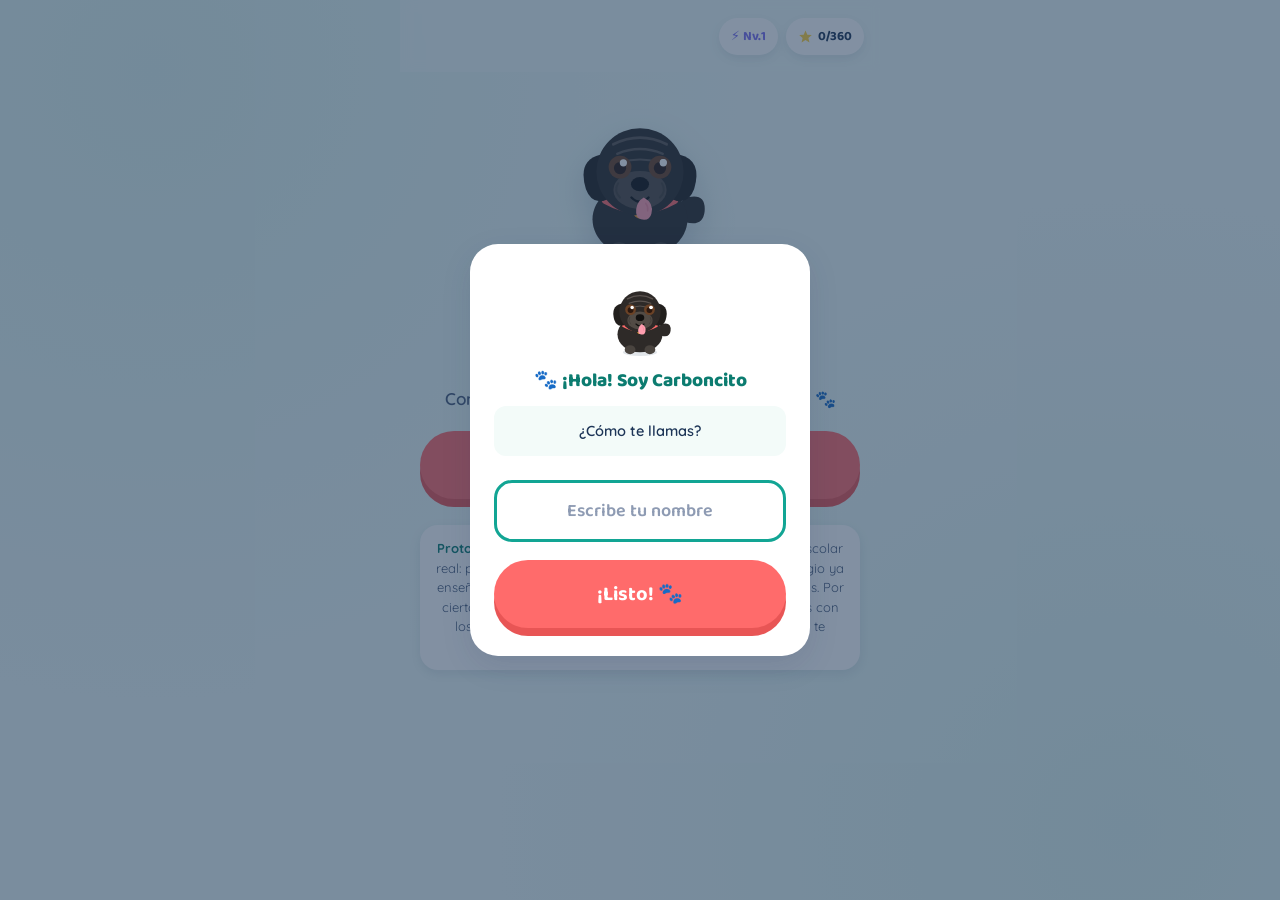
==== commit e4651abd: "Review Transición content + add multi-typography calligraphy practice Content audit (Nivel de Transi" ====
--- a/index.html
+++ b/index.html
@@ -6,2605 +6,11 @@
 <title>LEO — Lenguaje y Matemáticas jugando</title>
 <link rel="preconnect" href="https://fonts.googleapis.com">
 <link rel="preconnect" href="https://fonts.gstatic.com" crossorigin>
-<link href="https://fonts.googleapis.com/css2?family=Baloo+2:wght@500;600;700;800&family=Quicksand:wght@500;600;700&display=swap" rel="stylesheet">
-<style>
-  :root{
-    --bg: #EEF9F6;
-    --bg-deep: #DFF3EE;
-    --paper: #FFFFFF;
-    --ink: #1D3557;
-    --ink-soft: #4A5C7A;
-    --primary: #12A594;
-    --primary-dark: #0C7C70;
-    --orange: #FFB627;
-    --orange-dark: #F0932B;
-    --coral: #FF6B6B;
-    --coral-dark: #E85555;
-    --violet: #7C6FF0;
-    --star: #FFD23F;
-    --locked: #C7D0DE;
-    --locked-ink: #8E9BB3;
-    --radius-lg: 28px;
-    --radius-md: 18px;
-    --radius-sm: 12px;
-    --shadow: 0 10px 30px rgba(29, 53, 87, 0.12);
-    --shadow-sm: 0 4px 12px rgba(29, 53, 87, 0.10);
-    --font-display: 'Baloo 2', system-ui, sans-serif;
-    --font-body: 'Quicksand', system-ui, sans-serif;
-  }
-
-  *{ box-sizing: border-box; }
-  html, body{ height: 100%; }
-  body{
-    margin: 0;
-    font-family: var(--font-body);
-    color: var(--ink);
-    background:
-      radial-gradient(circle at 12% 8%, var(--bg-deep), transparent 45%),
-      radial-gradient(circle at 88% 92%, var(--bg-deep), transparent 45%),
-      var(--bg);
-    min-height: 100vh;
-    overflow-x: hidden;
-  }
-  button{ font-family: inherit; }
-  :focus-visible{ outline: 3px solid var(--violet); outline-offset: 3px; border-radius: 8px; }
-
-  #app{
-    max-width: 480px;
-    margin: 0 auto;
-    min-height: 100vh;
-    position: relative;
-    padding-bottom: 24px;
-  }
-
-  /* ---------- Top bar ---------- */
-  .topbar{
-    position: sticky;
-    top: 0;
-    z-index: 20;
-    display: flex;
-    align-items: center;
-    justify-content: space-between;
-    padding: 14px 16px;
-    background: rgba(238, 249, 246, 0.85);
-    backdrop-filter: blur(6px);
-    gap: 8px;
-  }
-  .backbtn{
-    width: 44px; height: 44px;
-    flex-shrink: 0;
-    border-radius: 50%;
-    border: none;
-    background: var(--paper);
-    box-shadow: var(--shadow-sm);
-    display: flex; align-items: center; justify-content: center;
-    cursor: pointer;
-    color: var(--ink);
-    transition: transform .15s ease;
-  }
-  .backbtn:active{ transform: scale(0.92); }
-  .backbtn.hidden{ visibility: hidden; }
-
-  .topbar-right{ display: flex; gap: 8px; }
-  .pill{
-    display: flex;
-    align-items: center;
-    gap: 5px;
-    background: var(--paper);
-    padding: 8px 12px;
-    border-radius: 999px;
-    box-shadow: var(--shadow-sm);
-    font-family: var(--font-display);
-    font-weight: 700;
-    font-size: 13px;
-    white-space: nowrap;
-  }
-  .pill svg{ width: 15px; height: 15px; flex-shrink: 0; }
-  .xppill{ color: var(--violet); }
-  .starpill{ color: var(--ink); }
-
-  /* ---------- Generic screen padding ---------- */
-  .screen{ padding: 4px 20px 40px; animation: fadeUp .35s ease both; }
-  @keyframes fadeUp{
-    from{ opacity: 0; transform: translateY(10px); }
-    to{ opacity: 1; transform: translateY(0); }
-  }
-
-  /* ---------- Home ---------- */
-  .home-hero{ text-align: center; padding-top: 10px; }
-  .logo-word{
-    font-family: var(--font-display);
-    font-weight: 800;
-    font-size: 64px;
-    letter-spacing: 2px;
-    color: var(--primary-dark);
-    margin: 6px 0 0;
-    text-shadow: 3px 3px 0 var(--orange);
-  }
-  .logo-tag{
-    font-weight: 600;
-    color: var(--ink-soft);
-    font-size: 17px;
-    margin: 2px 0 22px;
-  }
-  .mascot-wrap{ display:flex; justify-content:center; margin: 6px 0 10px; }
-  .mascot-wrap svg{ filter: drop-shadow(0 12px 16px rgba(29,53,87,0.18)); }
-  .float{ animation: floaty 3.4s ease-in-out infinite; }
-  @keyframes floaty{
-    0%,100%{ transform: translateY(0px) rotate(-1deg); }
-    50%{ transform: translateY(-10px) rotate(1deg); }
-  }
-
-  .cta-btn{
-    display: block;
-    width: 100%;
-    border: none;
-    border-radius: 999px;
-    padding: 18px 20px;
-    font-family: var(--font-display);
-    font-weight: 700;
-    font-size: 20px;
-    color: #fff;
-    background: var(--coral);
-    box-shadow: 0 8px 0 var(--coral-dark);
-    cursor: pointer;
-    transition: transform .08s ease, box-shadow .08s ease;
-  }
-  .cta-btn:active{ transform: translateY(6px); box-shadow: 0 2px 0 var(--coral-dark); }
-
-  .home-footnote{
-    margin-top: 26px;
-    font-size: 13px;
-    color: var(--ink-soft);
-    line-height: 1.5;
-    background: var(--paper);
-    border-radius: var(--radius-md);
-    padding: 14px 16px;
-    box-shadow: var(--shadow-sm);
-  }
-  .home-footnote b{ color: var(--primary-dark); }
-
-  /* ---------- Section heading ---------- */
-  .section-title{
-    font-family: var(--font-display);
-    font-weight: 700;
-    font-size: 26px;
-    margin: 6px 0 2px;
-    color: var(--ink);
-  }
-  .section-sub{
-    font-size: 14px;
-    color: var(--ink-soft);
-    margin: 0 0 18px;
-    font-weight: 600;
-  }
-  .curric-badge{
-    display: inline-flex;
-    align-items: center;
-    gap: 6px;
-    background: #E8FBF6;
-    color: var(--primary-dark);
-    border: 1.5px solid #BDEEE3;
-    font-weight: 700;
-    font-size: 12px;
-    padding: 6px 12px;
-    border-radius: 999px;
-    margin-bottom: 14px;
-  }
-
-  /* ---------- Subject cards ---------- */
-  .subject-list{ display:flex; flex-direction:column; gap:14px; margin-top:10px; }
-  .subject-card{
-    display:flex; align-items:center; gap:14px;
-    background: var(--paper);
-    border:none; border-radius: var(--radius-lg);
-    padding: 18px; box-shadow: var(--shadow-sm);
-    cursor:pointer; text-align:left; width:100%;
-    transition: transform .1s ease;
-  }
-  .subject-card:active{ transform: scale(0.98); }
-  .subject-card.locked{ opacity:0.55; }
-  .subject-icon{ font-size:34px; flex-shrink:0; }
-  .subject-info{ display:flex; flex-direction:column; gap:2px; flex:1; }
-  .subject-info b{ font-family: var(--font-display); font-size:18px; }
-  .subject-info small{ color: var(--ink-soft); font-weight:600; font-size:12.5px; }
-  .subject-stars{ font-weight:800; font-size:13px; color: var(--ink-soft); white-space:nowrap; }
-
-  /* ---------- Path map ---------- */
-  .map-wrap{ position: relative; width: 100%; margin-top: 6px; }
-  .map-wrap svg.path-line{ position: absolute; inset: 0; width: 100%; height: 100%; }
-  .node{
-    position: absolute;
-    transform: translate(-50%, -50%);
-    display: flex;
-    flex-direction: column;
-    align-items: center;
-    gap: 6px;
-    background: none;
-    border: none;
-    cursor: pointer;
-    width: 92px;
-  }
-  .node-circle{
-    width: 74px; height: 74px;
-    border-radius: 50%;
-    display: flex; align-items: center; justify-content: center;
-    font-family: var(--font-display);
-    font-weight: 800;
-    font-size: 26px;
-    color: #fff;
-    box-shadow: 0 8px 0 rgba(0,0,0,0.15), var(--shadow);
-    transition: transform .12s ease;
-    border: 4px solid rgba(255,255,255,0.6);
-  }
-  .node:active .node-circle{ transform: scale(0.93) translateY(3px); }
-  .node-circle.open{ background: linear-gradient(160deg, var(--primary), var(--primary-dark)); }
-  .node-circle.locked{ background: var(--locked); color: var(--locked-ink); box-shadow: 0 8px 0 #b3bdcf, var(--shadow-sm); }
-  .node-label{
-    font-weight: 700;
-    font-size: 12.5px;
-    text-align: center;
-    color: var(--ink);
-    background: rgba(255,255,255,0.9);
-    padding: 3px 9px;
-    border-radius: 999px;
-    box-shadow: var(--shadow-sm);
-    white-space: nowrap;
-  }
-  .node-label.locked{ color: var(--locked-ink); }
-  .node-stars{ display: flex; gap: 2px; }
-  .node-stars svg{ width: 13px; height: 13px; }
-
-  /* ---------- Toast ---------- */
-  .toast{
-    position: fixed;
-    left: 50%; bottom: 26px;
-    transform: translateX(-50%) translateY(20px);
-    background: var(--ink);
-    color: #fff;
-    padding: 13px 20px;
-    border-radius: 999px;
-    font-weight: 700;
-    font-size: 14.5px;
-    box-shadow: var(--shadow);
-    z-index: 50;
-    opacity: 0;
-    transition: all .25s ease;
-    pointer-events: none;
-    max-width: 90%;
-    text-align: center;
-  }
-  .toast.show{ opacity: 1; transform: translateX(-50%) translateY(0); }
-
-  /* ---------- Difficulty cards (memorama) ---------- */
-  .diff-grid{ display:grid; grid-template-columns:1fr 1fr; gap:14px; margin-top:14px; }
-  .locked-panel{
-    background: var(--paper); border-radius: var(--radius-lg); box-shadow: var(--shadow-sm);
-    padding: 40px 24px; text-align:center; color: var(--ink-soft); font-weight:600; font-size:14px; margin-top:16px;
-  }
-  .lock-ic{ font-size:38px; display:block; margin-bottom:10px; }
-  .diff-card{
-    background: var(--paper); border:3px solid #E1EEEA; border-radius: var(--radius-md);
-    padding: 22px 10px; text-align:center; cursor:pointer; box-shadow: var(--shadow-sm);
-    display:flex; flex-direction:column; align-items:center; gap:4px;
-  }
-  .diff-card:active{ transform: scale(0.96); }
-  .diff-emoji{ font-size:36px; }
-  .diff-card b{ font-family: var(--font-display); font-size:16px; color:var(--ink); }
-  .diff-card span:last-child{ font-size:12px; color:var(--ink-soft); font-weight:600; }
-
-  /* ---------- Game: shared ---------- */
-  .game-progress{ display:flex; align-items:center; gap:10px; margin-bottom:18px; flex-wrap: wrap; }
-  .progress-track{ flex:1; height: 12px; background:#DCEDE8; border-radius:999px; overflow:hidden; min-width: 60px; }
-  .progress-fill{
-    height:100%; background: linear-gradient(90deg, var(--orange), var(--coral)); border-radius:999px;
-    transition: width .35s ease;
-  }
-  .progress-num{ font-weight:700; font-size:13px; color:var(--ink-soft); white-space:nowrap; }
-  .streak-chip{
-    background:#FFF1D6; color:#B9740A; font-weight:800; font-size:13px;
-    padding:4px 10px; border-radius:999px; display:flex; align-items:center; gap:3px;
-    white-space:nowrap; animation: pulseChip .5s ease;
-  }
-  @keyframes pulseChip{ 0%{transform:scale(0.8);} 60%{transform:scale(1.15);} 100%{transform:scale(1);} }
-
-  .prompt-card{
-    background: var(--paper);
-    border-radius: var(--radius-lg);
-    box-shadow: var(--shadow);
-    padding: 30px 20px 26px;
-    text-align: center;
-    margin-bottom: 22px;
-  }
-  .prompt-emoji{ font-size: 68px; line-height:1; margin-bottom: 10px; display:block; }
-  .prompt-word{
-    font-family: var(--font-display);
-    font-size: 34px;
-    font-weight: 700;
-    letter-spacing: 2px;
-    color: var(--ink);
-    margin: 4px 0 4px;
-  }
-  .prompt-word .blank{ color: var(--coral); }
-  .blank{ color: var(--coral); }
-  .prompt-count{ font-size: 28px; line-height:1.6; letter-spacing:2px; margin: 8px 0; word-spacing:2px; }
-  .mgroup{ display:inline-block; margin: 0 8px 6px; padding: 4px 8px; border-radius:10px; background:#F3FBF9; }
-  .op-sign{ color: var(--coral); font-weight:800; font-family: var(--font-display); margin: 0 4px; }
-  .prompt-hint{ font-size: 13px; color: var(--ink-soft); font-weight: 600; }
-  .prompt-hint b{ color: var(--coral-dark); }
-
-  /* ---------- Calendario: tira de días/meses ---------- */
-  .cal-strip{ display:flex; gap:5px; justify-content:center; flex-wrap:wrap; margin: 4px 0 12px; }
-  .cal-chip{
-    min-width: 34px; padding: 7px 4px; border-radius: 10px; text-align:center;
-    font-family: var(--font-display); font-weight: 700; font-size: 11px;
-    background:#F3FBF9; color: var(--ink-soft); border: 2px solid transparent;
-  }
-  .cal-chip.cal-today{ background: var(--primary); color:#fff; }
-  .cal-chip.cal-next{ background: var(--paper); color: var(--coral-dark); border-color: var(--coral); border-style: dashed; font-size:16px; }
-
-  /* ---------- Colores: swatches de mezcla ---------- */
-  .mix-row{ display:flex; align-items:center; justify-content:center; gap:16px; margin: 6px 0 4px; }
-  .mix-swatch{ display:flex; flex-direction:column; align-items:center; gap:6px; }
-  .mix-swatch span{ font-size:11px; font-weight:700; color: var(--ink-soft); }
-  .mix-plus{ font-size:26px; font-weight:800; color: var(--coral); font-family: var(--font-display); }
-  .speak-btn{
-    margin-top: 12px;
-    border: none;
-    background: #E8FBF6;
-    color: var(--primary-dark);
-    font-weight: 700;
-    font-size: 13.5px;
-    padding: 9px 16px;
-    border-radius: 999px;
-    cursor: pointer;
-    display: inline-flex; align-items:center; gap:6px;
-  }
-
-  .option-grid{
-    display: grid;
-    grid-template-columns: repeat(2, 1fr);
-    gap: 14px;
-  }
-  .option-grid.panels{ grid-template-columns: 1fr; }
-  .option-btn{
-    border: 3px solid #E1EEEA;
-    background: var(--paper);
-    border-radius: var(--radius-md);
-    padding: 20px 10px;
-    font-family: var(--font-display);
-    font-weight: 800;
-    font-size: 30px;
-    color: var(--ink);
-    cursor: pointer;
-    box-shadow: var(--shadow-sm);
-    transition: transform .1s ease, background .15s ease, border-color .15s ease;
-  }
-  .option-btn:active{ transform: scale(0.95); }
-  .option-btn.panel{ font-size: 24px; letter-spacing: 3px; padding: 20px 12px; line-height: 1.4; word-spacing: 4px; }
-  .option-btn.wordopt{ font-size: 18px; letter-spacing: 0.5px; padding: 16px 8px; line-height: 1.25; }
-  .prompt-sentence{ font-family: var(--font-display); font-weight: 700; font-size: 21px; line-height: 1.45; color: var(--ink); margin: 4px 0 10px; }
-  .shape-display{ display: flex; justify-content: center; margin: 8px 0 12px; }
-  .option-btn.correct{ background: #DFF6E8; border-color: #7FD9A3; color: #1E7A44; }
-  .option-btn.wrong{ background: #FFE3E1; border-color: #FFA9A3; color: #B23A33; animation: shake .35s ease; }
-  @keyframes shake{
-    0%,100%{ transform: translateX(0); }
-    25%{ transform: translateX(-6px); }
-    75%{ transform: translateX(6px); }
-  }
-
-  /* ---------- Syllable game ---------- */
-  .syll-slots{ display:flex; gap:8px; justify-content:center; margin: 12px 0 4px; flex-wrap: wrap; }
-  .syll-slot{
-    min-width: 58px; height: 54px; border: 3px dashed #CBD9D4; border-radius: 12px;
-    display:flex; align-items:center; justify-content:center;
-    font-family: var(--font-display); font-weight: 800; font-size: 22px; color: var(--ink);
-    padding: 0 6px;
-  }
-  .syll-slot.filled{ border-style: solid; border-color: #BFE3DA; background: #F3FBF9; }
-  .syll-slot.correct{ background:#DFF6E8; border-color:#7FD9A3; color:#1E7A44; }
-  .syll-slot.wrong{ background:#FFE3E1; border-color:#FFA9A3; color:#B23A33; }
-  .syll-tiles{ display:flex; gap:12px; justify-content:center; flex-wrap:wrap; margin-top: 8px; }
-  .syll-tile{
-    border: 3px solid #E1EEEA; background: var(--paper); border-radius: 14px;
-    padding: 15px 18px; font-family: var(--font-display); font-weight: 800; font-size: 21px;
-    color: var(--ink); cursor:pointer; box-shadow: var(--shadow-sm);
-  }
-  .syll-tile:active{ transform: scale(0.94); }
-  .syll-tile.used{ opacity: 0.2; pointer-events: none; }
-
-  /* ---------- Secuencia game ---------- */
-  .seq-slots{ display:flex; gap:10px; justify-content:center; margin: 12px 0 4px; flex-wrap: wrap; }
-  .seq-slot{
-    min-width: 92px; min-height: 78px; border: 3px dashed #CBD9D4; border-radius: 14px;
-    display:flex; flex-direction:column; align-items:center; justify-content:center; padding: 6px;
-    font-family: var(--font-display); font-weight: 800; font-size: 20px; color: var(--locked-ink);
-  }
-  .seq-slot.filled{ border-style: solid; border-color: #BFE3DA; background: #F3FBF9; }
-  .seq-slot.correct{ background:#DFF6E8; border-color:#7FD9A3; }
-  .seq-slot.wrong{ background:#FFE3E1; border-color:#FFA9A3; }
-  .seq-tiles{ display:flex; gap:12px; justify-content:center; flex-wrap:wrap; margin-top: 10px; }
-  .seq-tile{
-    border: 3px solid #E1EEEA; background: var(--paper); border-radius: 16px;
-    padding: 12px 14px; cursor:pointer; box-shadow: var(--shadow-sm);
-    display:flex; flex-direction:column; align-items:center; gap:4px; min-width: 84px;
-  }
-  .seq-tile:active{ transform: scale(0.95); }
-  .seq-tile.used{ opacity: 0.2; pointer-events: none; }
-  .seq-emoji{ font-size: 28px; }
-  .seq-text{ font-size: 11px; font-weight: 700; color: var(--ink); text-align:center; line-height:1.2; }
-
-  /* ---------- Memory game ---------- */
-  .memory-grid{
-    display: grid;
-    grid-template-columns: repeat(4, 1fr);
-    gap: 10px;
-  }
-  .mcard{
-    aspect-ratio: 1;
-    border-radius: 14px;
-    cursor: pointer;
-    perspective: 600px;
-  }
-  .mcard-inner{
-    position: relative;
-    width: 100%; height: 100%;
-    transform-style: preserve-3d;
-    transition: transform .4s ease;
-  }
-  .mcard.flipped .mcard-inner, .mcard.matched .mcard-inner{ transform: rotateY(180deg); }
-  .mface{
-    position:absolute; inset:0;
-    display:flex; align-items:center; justify-content:center;
-    border-radius: 14px;
-    backface-visibility: hidden;
-    font-family: var(--font-display);
-    font-weight: 800;
-    font-size: 22px;
-  }
-  .mface.back{
-    background: linear-gradient(160deg, var(--violet), #5A4CD6);
-    color: #fff;
-    box-shadow: 0 6px 0 #4A3EBB;
-  }
-  .mface.front{
-    background: var(--paper);
-    color: var(--primary-dark);
-    transform: rotateY(180deg);
-    border: 3px solid #E1EEEA;
-  }
-  .mcard.matched .mface.front{ background:#DFF6E8; border-color:#7FD9A3; color:#1E7A44; }
-
-  /* ---------- Result overlay ---------- */
-  .overlay{
-    position: fixed; inset: 0;
-    background: rgba(29,53,87,0.55);
-    display: flex; align-items: center; justify-content: center;
-    z-index: 60;
-    padding: 20px;
-    animation: fadeIn .25s ease;
-  }
-  @keyframes fadeIn{ from{opacity:0;} to{opacity:1;} }
-  .result-card{
-    background: var(--paper);
-    border-radius: var(--radius-lg);
-    padding: 30px 26px;
-    text-align: center;
-    max-width: 340px;
-    width: 100%;
-    box-shadow: var(--shadow);
-    animation: pop .3s ease;
-    position: relative;
-    overflow: hidden;
-  }
-  @keyframes pop{ from{ transform: scale(0.85); opacity:0;} to{ transform: scale(1); opacity:1;} }
-  .result-stars{ display:flex; justify-content:center; gap:8px; margin: 14px 0 6px; }
-  .result-stars svg{ width: 40px; height: 40px; }
-  .result-title{ font-family: var(--font-display); font-weight:800; font-size:24px; margin: 4px 0; color: var(--ink); }
-  .result-sub{ font-size: 14px; color: var(--ink-soft); font-weight:600; margin-bottom: 10px; }
-  .badge-unlock{
-    background:#FFF1D6; color:#8A5A00; font-weight:700; font-size:13px;
-    padding:10px 12px; border-radius: var(--radius-sm); margin-bottom: 16px;
-  }
-  .result-actions{ display:flex; gap:10px; margin-top: 6px; }
-  .result-actions .cta-btn{ flex:1; width:auto; font-size:14.5px; padding:14px 8px; }
-  .cta-btn.secondary{
-    background: var(--paper); color: var(--ink);
-    box-shadow: 0 6px 0 #D8E2DE; border: 2px solid #E1EEEA;
-  }
-  .cta-btn.secondary:active{ transform: translateY(4px); box-shadow: 0 2px 0 #D8E2DE; }
-
-  .confetti-piece{
-    position:absolute; top:-12px; width:8px; height:14px; border-radius:2px;
-    animation: confettiFall 1.5s ease-in forwards; opacity:0.95;
-  }
-  @keyframes confettiFall{ to{ transform: translateY(360px) rotate(420deg); opacity:0; } }
-
-  @media (prefers-reduced-motion: reduce){
-    *{ animation-duration: 0.001ms !important; transition-duration: 0.001ms !important; }
-  }
-</style>
+<link href="https://fonts.googleapis.com/css2?family=Baloo+2:wght@500;600;700;800&family=Quicksand:wght@500;600;700&family=Playwrite+CL:wght@400&display=swap" rel="stylesheet">
+<link rel="stylesheet" href="styles.css">
 </head>
 <body>
 <div id="app"></div>
-
-<script>
-/* =========================================================
-   LEO — prototipo funcional (v2: materias + contenido dinámico)
-   ========================================================= */
-
-/* ---------------- Contenido ---------------- */
-const VOCAL_WORDS = [
-  { emoji:'🕷️', word:'ARAÑA', answer:'A' },
-  { emoji:'✈️', word:'AVIÓN', answer:'A' },
-  { emoji:'🐝', word:'ABEJA', answer:'A' },
-  { emoji:'🌳', word:'ÁRBOL', answer:'A' },
-  { emoji:'💧', word:'AGUA', answer:'A' },
-  { emoji:'🦅', word:'ÁGUILA', answer:'A' },
-  { emoji:'🪁', word:'ANCLA', answer:'A' },
-  { emoji:'🐘', word:'ELEFANTE', answer:'E' },
-  { emoji:'⭐', word:'ESTRELLA', answer:'E' },
-  { emoji:'🚂', word:'ESCUELA', answer:'E' },
-  { emoji:'🪞', word:'ESPEJO', answer:'E' },
-  { emoji:'🌋', word:'ERUPCIÓN', answer:'E' },
-  { emoji:'🏝️', word:'ISLA', answer:'I' },
-  { emoji:'🧊', word:'IGLÚ', answer:'I' },
-  { emoji:'🌈', word:'IRIS', answer:'I' },
-  { emoji:'🧲', word:'IMÁN', answer:'I' },
-  { emoji:'🦎', word:'IGUANA', answer:'I' },
-  { emoji:'🐻', word:'OSO', answer:'O' },
-  { emoji:'🐑', word:'OVEJA', answer:'O' },
-  { emoji:'👂', word:'OREJA', answer:'O' },
-  { emoji:'🐻', word:'OSITO', answer:'O' },
-  { emoji:'🌊', word:'OLA', answer:'O' },
-  { emoji:'🍇', word:'UVA', answer:'U' },
-  { emoji:'💅', word:'UÑA', answer:'U' },
-  { emoji:'1️⃣', word:'UNO', answer:'U' },
-  { emoji:'🎽', word:'UNIFORME', answer:'U' },
-  { emoji:'🦄', word:'UNICORNIO', answer:'U' },
-];
-
-const SYLLABLE_WORDS = [
-  { emoji:'🐱', word:'GATO', syllables:['GA','TO'] },
-  { emoji:'🦆', word:'PATO', syllables:['PA','TO'] },
-  { emoji:'🐸', word:'SAPO', syllables:['SA','PO'] },
-  { emoji:'🏍️', word:'MOTO', syllables:['MO','TO'] },
-  { emoji:'🌙', word:'LUNA', syllables:['LU','NA'] },
-  { emoji:'🍲', word:'SOPA', syllables:['SO','PA'] },
-  { emoji:'☕', word:'TAZA', syllables:['TA','ZA'] },
-  { emoji:'👕', word:'ROPA', syllables:['RO','PA'] },
-  { emoji:'🏠', word:'CASA', syllables:['CA','SA'] },
-  { emoji:'✋', word:'MANO', syllables:['MA','NO'] },
-  { emoji:'👆', word:'DEDO', syllables:['DE','DO'] },
-  { emoji:'👁️', word:'OJO', syllables:['O','JO'] },
-  { emoji:'👄', word:'BOCA', syllables:['BO','CA'] },
-  { emoji:'🐂', word:'TORO', syllables:['TO','RO'] },
-  { emoji:'🐄', word:'VACA', syllables:['VA','CA'] },
-  { emoji:'🐀', word:'RATA', syllables:['RA','TA'] },
-  { emoji:'🍯', word:'PANAL', syllables:['PA','NAL'] },
-  { emoji:'🎈', word:'GLOBO', syllables:['GLO','BO'] },
-  { emoji:'🐖', word:'CHANCHO', syllables:['CHAN','CHO'] },
-  { emoji:'🦷', word:'DIENTE', syllables:['DIEN','TE'] },
-  { emoji:'🌵', word:'CACTUS', syllables:['CAC','TUS'] },
-  { emoji:'🥁', word:'TAMBOR', syllables:['TAM','BOR'] },
-  { emoji:'🧦', word:'MEDIA', syllables:['ME','DIA'] },
-  { emoji:'🎀', word:'MOÑO', syllables:['MO','ÑO'] },
-];
-
-const MEMORY_LETTERS_EASY = ['A','E','I','O','U','M'];
-const MEMORY_LETTERS_HARD = ['A','E','I','O','U','M','P','S','L','T'];
-
-const COUNT_EMOJIS = ['🍎','🍓','🐝','⚽','🎈','🐟','🌟','🚗','🐶','🍌'];
-
-const PALABRA_WORDS = [
-  { emoji:'🐱', word:'GATO', opts:['GALLO','GORRO','GLOBO'] },
-  { emoji:'🦆', word:'PATO', opts:['PALO','PISO','PESO'] },
-  { emoji:'☀️', word:'SOL', opts:['SAL','SUR','SON'] },
-  { emoji:'🌙', word:'LUNA', opts:['LATA','LOMA','LIMA'] },
-  { emoji:'🏠', word:'CASA', opts:['COSA','CAJA','CAMA'] },
-  { emoji:'🌸', word:'FLOR', opts:['FRÍO','FRUTA','FOCA'] },
-  { emoji:'🐟', word:'PEZ', opts:['PAZ','PIE','POR'] },
-  { emoji:'🐻', word:'OSO', opts:['OJO','ASA','USO'] },
-  { emoji:'🐄', word:'VACA', opts:['VELA','VIDA','VASO'] },
-  { emoji:'🚂', word:'TREN', opts:['TRES','TRAJE','TRIGO'] },
-  { emoji:'📖', word:'LIBRO', opts:['LOBO','LADO','LUPA'] },
-  { emoji:'⚽', word:'PELOTA', opts:['PALETA','MALETA','CAMISETA'] },
-  { emoji:'🐝', word:'ABEJA', opts:['ABUELA','ARENA','AGUJA'] },
-  { emoji:'☁️', word:'NUBE', opts:['NAVE','NIEVE','NOCHE'] },
-  { emoji:'⭐', word:'ESTRELLA', opts:['ESCUELA','ESCALERA','ESPEJO'] },
-  { emoji:'✋', word:'MANO', opts:['MESA','MONO','MULA'] },
-  { emoji:'🐢', word:'TORTUGA', opts:['TORMENTA','TOSTADA','TORNADO'] },
-  { emoji:'🦋', word:'MARIPOSA', opts:['MARIONETA','MADRINA','MARINERO'] },
-  { emoji:'🌙', word:'NOCHE', opts:['LECHE','COCHE','NIEVE'] },
-  { emoji:'🐕', word:'PERRO', opts:['PERO','PIRO','PARRA'] },
-  { emoji:'🎨', word:'PINTURA', opts:['CINTURA','PINTOR','CULTURA'] },
-  { emoji:'🚲', word:'BICICLETA', opts:['BOCADILLO','BICEPS','BOTELLA'] },
-  { emoji:'🍦', word:'HELADO', opts:['PELADO','SALADO','MOJADO'] },
-  { emoji:'🦷', word:'DIENTE', opts:['DUENDE','DIENTES','DIANTRE'] },
-];
-
-const COMPRENSION_BANK = [
-  { text:'EL GATO DUERME EN LA CAMA.', question:'¿Dónde duerme el gato?', correct:'🛏️', opts:['🌳','⚽','🚗'] },
-  { text:'LA NIÑA COME UNA MANZANA.', question:'¿Qué come la niña?', correct:'🍎', opts:['🍌','🍇','🍓'] },
-  { text:'EL PERRO CORRE EN EL PARQUE.', question:'¿Dónde corre el perro?', correct:'🌳', opts:['🏠','🛏️','🚗'] },
-  { text:'LA MAMÁ COCINA UNA SOPA.', question:'¿Qué cocina la mamá?', correct:'🍲', opts:['🍕','🎂','🥗'] },
-  { text:'EL NIÑO LEE UN LIBRO.', question:'¿Qué hace el niño?', correct:'📖', opts:['⚽','🎨','🎵'] },
-  { text:'LA ABEJA VUELA HACIA LA FLOR.', question:'¿Hacia dónde vuela la abeja?', correct:'🌸', opts:['🌙','🚗','📖'] },
-  { text:'EL PEZ NADA EN EL AGUA.', question:'¿Dónde nada el pez?', correct:'🌊', opts:['🌳','🏠','☁️'] },
-  { text:'LOS NIÑOS JUEGAN CON LA PELOTA.', question:'¿Con qué juegan los niños?', correct:'⚽', opts:['📖','🍎','🚗'] },
-  { text:'LA LUNA BRILLA DE NOCHE.', question:'¿Cuándo brilla la luna?', correct:'🌙', opts:['☀️','🌧️','⛄'] },
-  { text:'EL PATO NADA EN EL ESTANQUE.', question:'¿Quién nada en el estanque?', correct:'🦆', opts:['🐱','🐄','🐝'] },
-  { text:'LA TORTUGA CAMINA MUY LENTO.', question:'¿Cómo camina la tortuga?', correct:'🐢', opts:['🐆','🐇','🦅'] },
-  { text:'EL SOL CALIENTA LA PLAYA.', question:'¿Qué calienta el sol?', correct:'🏖️', opts:['🏔️','🌧️','🌙'] },
-  { text:'LA MARIPOSA VUELA DE FLOR EN FLOR.', question:'¿Qué hace la mariposa?', correct:'🦋', opts:['🐌','🐛','🐜'] },
-  { text:'EL PANADERO HORNEA EL PAN TEMPRANO.', question:'¿Quién hornea el pan?', correct:'👨‍🍳', opts:['👩‍⚕️','👮','👨‍🌾'] },
-  { text:'LOS PÁJAROS CANTAN EN LA MAÑANA.', question:'¿Cuándo cantan los pájaros?', correct:'🌅', opts:['🌃','🌆','⛈️'] },
-  { text:'LA ABUELA TEJE UNA BUFANDA DE LANA.', question:'¿Qué teje la abuela?', correct:'🧣', opts:['🧦','🧤','👒'] },
-];
-
-const SHAPES = [
-  { id:'circulo', label:'CÍRCULO' },
-  { id:'cuadrado', label:'CUADRADO' },
-  { id:'triangulo', label:'TRIÁNGULO' },
-  { id:'rectangulo', label:'RECTÁNGULO' },
-  { id:'rombo', label:'ROMBO' },
-  { id:'ovalo', label:'ÓVALO' },
-  { id:'pentagono', label:'PENTÁGONO' },
-  { id:'hexagono', label:'HEXÁGONO' },
-];
-function shapeSVG(id, size){
-  size = size || 100;
-  const colors = { circulo:'#FF6B6B', cuadrado:'#12A594', triangulo:'#FFB627', rectangulo:'#7C6FF0', rombo:'#FF9EB0', ovalo:'#0EA5A0', pentagono:'#F0932B', hexagono:'#5A4CD6' };
-  const fill = colors[id] || '#12A594';
-  let shape = '';
-  if(id==='circulo') shape = '<circle cx="50" cy="50" r="42" fill="'+fill+'"/>';
-  else if(id==='cuadrado') shape = '<rect x="10" y="10" width="80" height="80" rx="8" fill="'+fill+'"/>';
-  else if(id==='triangulo') shape = '<polygon points="50,8 92,88 8,88" fill="'+fill+'"/>';
-  else if(id==='rectangulo') shape = '<rect x="4" y="24" width="92" height="52" rx="8" fill="'+fill+'"/>';
-  else if(id==='rombo') shape = '<polygon points="50,6 94,50 50,94 6,50" fill="'+fill+'"/>';
-  else if(id==='ovalo') shape = '<ellipse cx="50" cy="50" rx="46" ry="30" fill="'+fill+'"/>';
-  else if(id==='pentagono') shape = '<polygon points="50,6 92,38 76,90 24,90 8,38" fill="'+fill+'"/>';
-  else if(id==='hexagono') shape = '<polygon points="27,10 73,10 96,50 73,90 27,90 4,50" fill="'+fill+'"/>';
-  return '<svg width="'+size+'" height="'+size+'" viewBox="0 0 100 100" xmlns="http://www.w3.org/2000/svg">'+shape+'</svg>';
-}
-
-/* Bandera de Chile dibujada en SVG propio: los emoji de bandera (🇨🇱) no se
-   renderizan como bandera en muchas configuraciones de Windows (se ven como
-   las letras "CL"), así que se dibuja a mano para que se vea igual en todos
-   lados, igual que shapeSVG()/mascotSVG(). */
-function chileFlagSVG(size){
-  size = size || 90;
-  const h = Math.round(size * 2/3);
-  return '<svg width="'+size+'" height="'+h+'" viewBox="0 0 150 100" xmlns="http://www.w3.org/2000/svg">'+
-    '<rect x="0" y="0" width="150" height="100" fill="#FFFFFF"/>'+
-    '<rect x="0" y="50" width="150" height="50" fill="#D52B1E"/>'+
-    '<rect x="0" y="0" width="50" height="50" fill="#0039A6"/>'+
-    '<path d="M25 9 L29.5 22.5 L43.5 22.5 L32 30.5 L36.5 44 L25 36 L13.5 44 L18 30.5 L6.5 22.5 L20.5 22.5 Z" fill="#FFFFFF"/>'+
-  '</svg>';
-}
-
-/* Swatches de color propios (en vez de depender de emoji de círculo de color)
-   para que los tonos coincidan siempre con la paleta real y se vean igual en
-   cualquier fuente/sistema operativo. */
-const COLOR_HEX = { ROJO:'#E63946', NARANJO:'#FFB627', AMARILLO:'#FFD23F', AZUL:'#1D4ED8', VERDE:'#12A594', MORADO:'#7C6FF0', ROSADO:'#FF9EB0', BLANCO:'#FFFFFF' };
-function colorSwatchSVG(name, size){
-  size = size || 60;
-  const hex = COLOR_HEX[name] || '#12A594';
-  const stroke = name==='BLANCO' ? '#CBD9D4' : 'rgba(0,0,0,0.08)';
-  return '<svg width="'+size+'" height="'+size+'" viewBox="0 0 100 100" xmlns="http://www.w3.org/2000/svg">'+
-    '<circle cx="50" cy="50" r="42" fill="'+hex+'" stroke="'+stroke+'" stroke-width="4"/>'+
-  '</svg>';
-}
-
-/* ---------------- Contenido 2° Básico ---------------- */
-const ALL_COMBOS = ['QUE','QUI','GE','GI','GUE','GUI','CE','CI','GÜE','GÜI'];
-const COMBO_WORDS = [
-  { emoji:'🧀', before:'', combo:'QUE', after:'SO' },
-  { emoji:'🏪', before:'', combo:'QUI', after:'OSCO' },
-  { emoji:'👥', before:'', combo:'GE', after:'NTE' },
-  { emoji:'🌻', before:'', combo:'GI', after:'RASOL' },
-  { emoji:'🎸', before:'', combo:'GUI', after:'TARRA' },
-  { emoji:'🚿', before:'MAN', combo:'GUE', after:'RA' },
-  { emoji:'☁️', before:'', combo:'CI', after:'ELO' },
-  { emoji:'🍳', before:'CO', combo:'CI', after:'NA' },
-  { emoji:'🐧', before:'PIN', combo:'GÜI', after:'NO' },
-  { emoji:'🧅', before:'', combo:'CE', after:'BOLLA' },
-  { emoji:'🏸', before:'RA', combo:'QUE', after:'TA' },
-  { emoji:'🎩', before:'MA', combo:'GI', after:'A' },
-];
-
-const SECUENCIA_BANK = [
-  { title:'Un día de escuela', steps:[{emoji:'🛌',text:'Despertar'},{emoji:'🎒',text:'Ir al colegio'},{emoji:'📚',text:'Aprender'}] },
-  { title:'Plantar una semilla', steps:[{emoji:'🌱',text:'Sembrar'},{emoji:'💧',text:'Regar'},{emoji:'🌻',text:'Florecer'}] },
-  { title:'Hacer un sándwich', steps:[{emoji:'🍞',text:'Sacar el pan'},{emoji:'🧀',text:'Poner el queso'},{emoji:'😋',text:'Comer'}] },
-  { title:'Un día de lluvia', steps:[{emoji:'☁️',text:'Se nubla'},{emoji:'🌧️',text:'Llueve'},{emoji:'🌈',text:'Sale el arcoíris'}] },
-  { title:'La mariposa', steps:[{emoji:'🐛',text:'Oruga'},{emoji:'🍃',text:'Capullo'},{emoji:'🦋',text:'Mariposa'}] },
-  { title:'Lavarse las manos', steps:[{emoji:'🚿',text:'Mojar'},{emoji:'🧼',text:'Jabón'},{emoji:'🤲',text:'Secar'}] },
-  { title:'Cepillarse los dientes', steps:[{emoji:'🪥',text:'Tomar el cepillo'},{emoji:'🦷',text:'Cepillar'},{emoji:'😁',text:'Sonreír'}] },
-  { title:'Hornear un pastel', steps:[{emoji:'🥣',text:'Mezclar'},{emoji:'🔥',text:'Hornear'},{emoji:'🎂',text:'Decorar'}] },
-  { title:'Ir a dormir', steps:[{emoji:'🌙',text:'Anochece'},{emoji:'🛁',text:'Bañarse'},{emoji:'😴',text:'Dormir'}] },
-  { title:'Un partido de fútbol', steps:[{emoji:'⚽',text:'Empieza el juego'},{emoji:'🏃',text:'Corren y juegan'},{emoji:'🏆',text:'Alguien gana'}] },
-];
-
-const MODULE_TITLES = {
-  vocales:'Explorador de Vocales',
-  silabas:'Maestro de Sílabas',
-  memorama:'Memoria de Acero',
-  palabras:'Coleccionista de Palabras',
-  comprension:'Detective de Historias',
-  contar:'Contador Estrella',
-  sumar:'As de las Sumas',
-  comparar:'Ojo de Águila',
-  formas:'Geómetra Junior',
-  combinaciones:'Mago de las Combinaciones',
-  secuencia:'Narrador Ordenado',
-  salta:'Saltarín Numérico',
-  multiplicar:'Multiplicador Veloz',
-  seresvivos:'Guardián de la Naturaleza',
-  plantas:'Botánico Curioso',
-  micuerpo:'Explorador de mi Cuerpo',
-  materiales:'Científico de Materiales',
-  dianoche:'Astrónomo Junior',
-  calendario:'Maestro del Calendario',
-  miidentidad:'Historiador Familiar',
-  simbolos:'Embajador Chileno',
-  mapas:'Explorador Geográfico',
-  comunidad:'Ciudadano Ejemplar',
-  colores:'Mezclador de Colores',
-  lineastexturas:'Artista de Texturas',
-  materialesarte:'Maestro de Materiales',
-  sonidos:'Oído de Oro',
-  instrumentos:'Percusionista Junior',
-  movimiento:'Atleta en Movimiento',
-  vidaactiva:'Campeón Saludable',
-  seguridad:'Capitán del Buen Juego',
-  emociones:'Experto en Emociones',
-  autocuidado:'Guardián de mi Cuerpo',
-  convivencia:'Embajador de la Amistad',
-  herramientastec:'Ingeniero Creativo',
-};
-
-/* ---------------- Estado ---------------- */
-const state = {
-  xp: 0,
-  currentGrade: 1,
-  stars: { vocales:0, silabas:0, memorama:0, palabras:0, comprension:0, contar:0, sumar:0, comparar:0, formas:0,
-           combinaciones:0, secuencia:0, salta:0, multiplicar:0,
-           seresvivos:0, plantas:0, micuerpo:0, materiales:0, dianoche:0,
-           calendario:0, miidentidad:0, simbolos:0, mapas:0, comunidad:0,
-           colores:0, lineastexturas:0, materialesarte:0,
-           sonidos:0, instrumentos:0,
-           movimiento:0, vidaactiva:0, seguridad:0,
-           emociones:0, autocuidado:0, convivencia:0,
-           herramientastec:0 },
-  badges: new Set(),
-};
-const screenStack = ['home'];
-
-function currentScreen(){ return screenStack[screenStack.length-1]; }
-function goTo(screen){ screenStack.push(screen); render(); }
-function goBack(){ if(screenStack.length>1){ screenStack.pop(); render(); } }
-function selectGrade(id){ state.currentGrade = id; goTo('subjectMap'); }
-function gradeLabel(id){
-  const g = GRADES.filter(function(x){ return x.id===id; })[0];
-  return g ? g.label : '';
-}
-
-function level(){ return Math.floor(state.xp/100)+1; }
-function totalStars(){ return Object.values(state.stars).reduce((a,b)=>a+b,0); }
-function maxStars(){ return Object.keys(state.stars).length*3; }
-
-function awardXP(n){
-  const oldLevel = level();
-  state.xp += n;
-  const newLevel = level();
-  if(newLevel>oldLevel){
-    sfxLevelup();
-    showToast('⚡ ¡Subiste a Nivel ' + newLevel + '!');
-  }
-}
-
-function showToast(msg){
-  const t = document.getElementById('toast');
-  if(!t) return;
-  t.textContent = msg;
-  t.classList.add('show');
-  clearTimeout(showToast._t);
-  showToast._t = setTimeout(()=> t.classList.remove('show'), 2200);
-}
-
-/* ---------------- Voz (elige la mejor voz disponible) ---------------- */
-let cachedVoices = [];
-function loadVoices(){
-  if('speechSynthesis' in window){
-    cachedVoices = window.speechSynthesis.getVoices();
-  }
-}
-if('speechSynthesis' in window){
-  loadVoices();
-  window.speechSynthesis.onvoiceschanged = loadVoices;
-}
-function pickBestVoice(){
-  const es = cachedVoices.filter(v=>v.lang && v.lang.toLowerCase().indexOf('es')===0);
-  if(!es.length) return null;
-  function score(v){
-    let s=0;
-    if(/google/i.test(v.name)) s+=5;
-    if(/natural|neural|online|premium/i.test(v.name)) s+=4;
-    if(/paulina|mónica|monica|helena|sabina|elvira|lucia|lupe|laura/i.test(v.name)) s+=3;
-    if(v.localService===false) s+=1;
-    return s;
-  }
-  return es.slice().sort((a,b)=>score(b)-score(a))[0];
-}
-function speak(text){
-  try{
-    if(!('speechSynthesis' in window)) return;
-    const utter = new SpeechSynthesisUtterance(text);
-    const v = pickBestVoice();
-    if(v) utter.voice = v;
-    utter.lang = (v && v.lang) || 'es-ES';
-    utter.rate = 0.96;
-    utter.pitch = 1.08;
-    window.speechSynthesis.cancel();
-    window.speechSynthesis.speak(utter);
-  }catch(e){ /* la app funciona igual sin voz */ }
-}
-
-/* ---------------- Sonidos (Web Audio, sin archivos externos) ---------------- */
-let actx = null;
-function getActx(){
-  if(!actx){
-    const Ctx = window.AudioContext || window.webkitAudioContext;
-    if(Ctx) actx = new Ctx();
-  }
-  return actx;
-}
-function beep(freq, dur, delay, vol){
-  try{
-    const ctx = getActx();
-    if(!ctx) return;
-    const t0 = ctx.currentTime + (delay||0);
-    const osc = ctx.createOscillator();
-    const gain = ctx.createGain();
-    osc.type = 'sine';
-    osc.frequency.setValueAtTime(freq, t0);
-    gain.gain.setValueAtTime(0, t0);
-    gain.gain.linearRampToValueAtTime(vol||0.15, t0+0.02);
-    gain.gain.exponentialRampToValueAtTime(0.001, t0+dur);
-    osc.connect(gain).connect(ctx.destination);
-    osc.start(t0);
-    osc.stop(t0+dur+0.03);
-  }catch(e){}
-}
-function sfxCorrect(){ beep(523.25,0.12,0,0.14); beep(783.99,0.18,0.09,0.14); }
-function sfxWrong(){ beep(196,0.22,0,0.10); }
-function sfxStreak(){ beep(659.25,0.09,0,0.13); beep(783.99,0.09,0.08,0.13); beep(1046.5,0.16,0.16,0.13); }
-function sfxLevelup(){ beep(523.25,0.1,0,0.14); beep(659.25,0.1,0.09,0.14); beep(783.99,0.1,0.18,0.14); beep(1046.5,0.24,0.27,0.16); }
-
-/* ---------------- Utilidades ---------------- */
-function shuffle(arr){
-  const a = arr.slice();
-  for(let i=a.length-1;i>0;i--){
-    const j = Math.floor(Math.random()*(i+1));
-    [a[i],a[j]]=[a[j],a[i]];
-  }
-  return a;
-}
-function pick(arr){ return arr[Math.floor(Math.random()*arr.length)]; }
-function randInt(min,max){ return min + Math.floor(Math.random()*(max-min+1)); }
-function uniqueDistractors(correct, min, max, spread, count){
-  const set = new Set([correct]);
-  let guard = 0;
-  while(set.size<count && guard<200){
-    guard++;
-    const d = correct + randInt(-spread, spread);
-    if(d>=min && d<=max) set.add(d);
-  }
-  let filler = min;
-  while(set.size<count && filler<=max){ set.add(filler); filler++; }
-  return shuffle([...set]);
-}
-
-/* ---------------- SVG helpers ---------------- */
-function starSVG(filled){
-  return '<svg viewBox="0 0 24 24" fill="' + (filled ? 'var(--star)' : '#E3E8F0') + '">'+
-    '<path d="M12 2.5l2.9 6.6 7.1.6-5.4 4.7 1.7 7-6.3-4-6.3 4 1.7-7L2 9.7l7.1-.6z"/></svg>';
-}
-function starsRow(n){
-  let s='';
-  for(let i=0;i<3;i++) s += starSVG(i<n);
-  return '<div class="node-stars">'+s+'</div>';
-}
-function lockIconSVG(size){
-  return '<svg width="'+size+'" height="'+size+'" viewBox="0 0 24 24" fill="none" stroke="#8E9BB3" stroke-width="2.4">'+
-    '<rect x="5" y="11" width="14" height="9" rx="2"/><path d="M8 11V8a4 4 0 018 0v3"/></svg>';
-}
-function backIconSVG(){
-  return '<svg width="20" height="20" viewBox="0 0 24 24" fill="none" stroke="#1D3557" stroke-width="2.6" stroke-linecap="round" stroke-linejoin="round"><path d="M15 18l-6-6 6-6"/></svg>';
-}
-function mascotSVG(size){
-  size = size || 200;
-  const h = Math.round(size * 190/200);
-  return '<svg width="'+size+'" height="'+h+'" viewBox="0 0 200 190" xmlns="http://www.w3.org/2000/svg">'+
-    '<ellipse cx="100" cy="178" rx="38" ry="8" fill="#1D3557" opacity="0.13"/>'+
-    '<path d="M146 116 q24 -8 22 14 q-2 16 -20 11 q-9 -2 -7 -13 q2 -8 5 -12 Z" fill="#2E2A28"/>'+
-    '<ellipse cx="100" cy="138" rx="50" ry="40" fill="#2E2A28"/>'+
-    '<ellipse cx="78" cy="172" rx="12" ry="10" fill="#4A443F"/>'+
-    '<ellipse cx="122" cy="172" rx="12" ry="10" fill="#4A443F"/>'+
-    '<path d="M64 118 q36 20 72 0" stroke="#FF6B6B" stroke-width="8" fill="none" stroke-linecap="round"/>'+
-    '<circle cx="100" cy="130" r="6.5" fill="#FFD23F" stroke="#F0932B" stroke-width="1.5"/>'+
-    '<path d="M58 70 q-24 6 -15 36 q7 19 25 10 Z" fill="#221F1D"/>'+
-    '<path d="M142 70 q24 6 15 36 q-7 19 -25 10 Z" fill="#221F1D"/>'+
-    '<circle cx="100" cy="88" r="46" fill="#2E2A28"/>'+
-    '<path d="M72 59 q28 -14 56 0" stroke="#5C5450" stroke-width="3" fill="none" stroke-linecap="round"/>'+
-    '<path d="M76 69 q24 -10 48 0" stroke="#5C5450" stroke-width="2.6" fill="none" stroke-linecap="round"/>'+
-    '<path d="M80 78 q20 -6 40 0" stroke="#5C5450" stroke-width="2.2" fill="none" stroke-linecap="round"/>'+
-    '<ellipse cx="100" cy="107" rx="28" ry="20" fill="#524B45"/>'+
-    '<path d="M77 100 q-5 8 2 15" stroke="#3A3532" stroke-width="2" fill="none" stroke-linecap="round" opacity="0.55"/>'+
-    '<path d="M123 100 q5 8 -2 15" stroke="#3A3532" stroke-width="2" fill="none" stroke-linecap="round" opacity="0.55"/>'+
-    '<ellipse cx="100" cy="101" rx="9.5" ry="7.5" fill="#131110"/>'+
-    '<path d="M91 115 q9 9 18 0" stroke="#131110" stroke-width="2.5" fill="none" stroke-linecap="round"/>'+
-    '<path d="M104 115 q11 6 8 17 q-2 8 -11 6 q-6 -2 -5 -11 q1 -8 8 -12 Z" fill="#FF9EB0"/>'+
-    '<path d="M106 121 q3 4 2 8" stroke="#E8788F" stroke-width="1.5" fill="none" stroke-linecap="round" opacity="0.55"/>'+
-    '<circle cx="79" cy="83" r="12" fill="#6B4226"/>'+
-    '<circle cx="121" cy="83" r="12" fill="#6B4226"/>'+
-    '<circle cx="79" cy="84" r="6.5" fill="#2B1810"/>'+
-    '<circle cx="121" cy="84" r="6.5" fill="#2B1810"/>'+
-    '<circle cx="82.5" cy="78.5" r="3.8" fill="#fff"/>'+
-    '<circle cx="124.5" cy="78.5" r="3.8" fill="#fff"/>'+
-    '<circle cx="124.5" cy="78" r="3.6" fill="#fff"/>'+
-    '</svg>';
-}
-
-/* ---------------- Confeti ---------------- */
-function spawnConfetti(container){
-  const colors = ['#FF6B6B','#FFB627','#12A594','#7C6FF0','#FFD23F'];
-  for(let i=0;i<26;i++){
-    const p = document.createElement('span');
-    p.className = 'confetti-piece';
-    p.style.left = Math.random()*100 + '%';
-    p.style.background = colors[Math.floor(Math.random()*colors.length)];
-    p.style.animationDelay = (Math.random()*0.4) + 's';
-    p.style.transform = 'rotate(' + Math.floor(Math.random()*360) + 'deg)';
-    container.appendChild(p);
-  }
-}
-
-/* ---------------- Render root ---------------- */
-const MC_KEYS = ['vocales','palabras','comprension','contar','sumar','comparar','formas','combinaciones','salta','multiplicar',
-  'seresvivos','plantas','micuerpo','materiales','dianoche',
-  'calendario','miidentidad','simbolos','mapas','comunidad',
-  'colores','lineastexturas','materialesarte',
-  'sonidos','instrumentos',
-  'movimiento','vidaactiva','seguridad',
-  'emociones','autocuidado','convivencia',
-  'herramientastec'];
-
-function render(){
-  const app = document.getElementById('app');
-  const scr = currentScreen();
-  const showBack = screenStack.length > 1;
-
-  let body = '';
-  if(scr === 'home') body = renderHome();
-  else if(scr === 'etapaMap') body = renderEtapaMap();
-  else if(scr === 'gradeMap') body = renderGradeMap();
-  else if(scr === 'subjectMap') body = renderSubjectMap();
-  else if(scr === 'lenguajeMap') body = renderLenguajeMap();
-  else if(scr === 'matematicasMap') body = renderMatematicasMap();
-  else if(scr === 'cienciasMap') body = renderCienciasMap();
-  else if(scr === 'historiaMap') body = renderHistoriaMap();
-  else if(scr === 'artesMap') body = renderArtesMap();
-  else if(scr === 'musicaMap') body = renderMusicaMap();
-  else if(scr === 'edfisicaMap') body = renderEdFisicaMap();
-  else if(scr === 'orientacionMap') body = renderOrientacionMap();
-  else if(scr === 'tecnologiaMap') body = renderTecnologiaMap();
-  else if(MC_KEYS.indexOf(scr) !== -1) body = renderMCScreen();
-  else if(scr === 'silabas') body = renderSilabasScreen();
-  else if(scr === 'secuencia') body = renderSecuenciaScreen();
-  else if(scr === 'memorama') body = renderMemoramaIntro();
-
-  app.innerHTML =
-    '<div class="topbar">'+
-      '<button class="backbtn ' + (showBack?'':'hidden') + '" onclick="goBack()" aria-label="Volver">'+backIconSVG()+'</button>'+
-      '<div class="topbar-right">'+
-        '<div class="pill xppill">⚡ Nv.' + level() + '</div>'+
-        '<div class="pill starpill">' + starSVG(true) + totalStars() + '/' + maxStars() + '</div>'+
-      '</div>'+
-    '</div>'+
-    body +
-    '<div class="toast" id="toast"></div>';
-
-  if(MC_KEYS.indexOf(scr) !== -1) initMCGame(scr);
-  else if(scr === 'silabas') initSilabasGame();
-  else if(scr === 'secuencia') initSecuenciaGame();
-}
-
-/* ---------------- Home ---------------- */
-function renderHome(){
-  return '<div class="screen home-hero">'+
-    '<div class="mascot-wrap"><div class="float">'+mascotSVG(190)+'</div></div>'+
-    '<p class="logo-word">LEO</p>'+
-    '<p class="logo-tag">Con Carboncito, tu compañero de aventuras 🐾</p>'+
-    '<button class="cta-btn" onclick="goTo(\'etapaMap\')">Comenzar aventura</button>'+
-    '<div class="home-footnote"><b>Prototipo educativo</b> — organizado igual que la trayectoria escolar real: por etapa, año y materia, para calzar con lo que el colegio ya enseña. Empieza gratis con <b>1° Básico</b>: Lenguaje y Matemáticas. Por cierto: así como el carboncillo fue de los primeros materiales con los que la humanidad dibujó letras y símbolos, <b>Carboncito</b> te acompaña a trazar las tuyas.</div>'+
-  '</div>';
-}
-
-/* ---------------- Etapas educativas ---------------- */
-function renderEtapaMap(){
-  return '<div class="screen">'+
-    '<p class="section-title">Elige tu etapa</p>'+
-    '<p class="section-sub">La misma trayectoria del sistema escolar chileno, paso a paso.</p>'+
-    '<div class="subject-list">'+
-      '<button class="subject-card locked" onclick="showToast(\'🚧 Etapa en preparación\')">'+
-        '<span class="subject-icon">🧸</span>'+
-        '<span class="subject-info"><b>Educación Parvularia</b><small>Sala cuna · medio · transición</small></span>'+
-      '</button>'+
-      '<button class="subject-card" onclick="goTo(\'gradeMap\')">'+
-        '<span class="subject-icon">📘</span>'+
-        '<span class="subject-info"><b>Educación Básica</b><small>1° a 8° año</small></span>'+
-      '</button>'+
-      '<button class="subject-card locked" onclick="showToast(\'🚧 Etapa en preparación\')">'+
-        '<span class="subject-icon">🎓</span>'+
-        '<span class="subject-info"><b>Educación Media</b><small>1° a 4° medio</small></span>'+
-      '</button>'+
-      '<button class="subject-card locked" onclick="showToast(\'🚧 Etapa en preparación\')">'+
-        '<span class="subject-icon">🌙</span>'+
-        '<span class="subject-info"><b>Educación para Adultos</b><small>EPJA · jornada diurna y vespertina</small></span>'+
-      '</button>'+
-    '</div>'+
-  '</div>';
-}
-
-/* ---------------- Grade map (Educación Básica) ---------------- */
-const GRADES = [
-  { id:1, label:'1° Básico', open:true },
-  { id:2, label:'2° Básico', open:true },
-  { id:3, label:'3° Básico', open:false },
-  { id:4, label:'4° Básico', open:false },
-  { id:5, label:'5° Básico', open:false },
-  { id:6, label:'6° Básico', open:false },
-  { id:7, label:'7° Básico', open:false },
-  { id:8, label:'8° Básico', open:false },
-];
-const GRADE_POS = [
-  {x:22,y:92},{x:68,y:80},{x:24,y:68},{x:70,y:56},{x:24,y:44},{x:70,y:32},{x:24,y:20},{x:70,y:8}
-];
-
-function pathD(points){
-  let d = 'M ' + points[0].x + ' ' + points[0].y;
-  for(let i=1;i<points.length;i++){
-    const p0 = points[i-1], p1 = points[i];
-    const mx = (p0.x+p1.x)/2;
-    d += ' Q ' + mx + ' ' + p0.y + ', ' + mx + ' ' + ((p0.y+p1.y)/2) + ' T ' + p1.x + ' ' + p1.y;
-  }
-  return d;
-}
-
-function renderGradeMap(){
-  const nodes = GRADES.map(function(g,i){
-    const pos = GRADE_POS[i];
-    const cls = g.open ? 'open' : 'locked';
-    const inner = g.open ? g.id : lockIconSVG(24);
-    const clickAttr = g.open ? 'onclick="selectGrade('+g.id+')"' : 'onclick="showToast(\'🚧 Este nivel está en preparación\')"';
-    return '<button class="node" style="left:'+pos.x+'%; top:'+(100-pos.y)+'%;" '+clickAttr+'>'+
-      '<div class="node-circle '+cls+'">'+inner+'</div>'+
-      '<div class="node-label '+(g.open?'':'locked')+'">'+g.label+'</div>'+
-    '</button>';
-  }).join('');
-  const svgPts = GRADE_POS.map(function(p){ return {x:p.x, y:100-p.y}; });
-
-  return '<div class="screen">'+
-    '<p class="section-title">Educación Básica</p>'+
-    '<p class="section-sub">Cada isla junta el contenido de un año escolar completo.</p>'+
-    '<div class="map-wrap" style="height:640px;">'+
-      '<svg class="path-line" viewBox="0 0 100 100" preserveAspectRatio="none">'+
-        '<path d="'+pathD(svgPts)+'" fill="none" stroke="#CFE7E1" stroke-width="1.6" stroke-dasharray="3 3" vector-effect="non-scaling-stroke"/>'+
-      '</svg>'+
-      nodes+
-    '</div>'+
-  '</div>';
-}
-
-/* ---------------- Subject hub (1° Básico) ---------------- */
-function subjectStars(keys){
-  return keys.reduce(function(a,k){ return a + state.stars[k]; }, 0);
-}
-function renderSubjectMap(){
-  const g = state.currentGrade;
-  const cards = SUBJECT_DEFS.map(function(sd){
-    const data = sd.byGrade[g];
-    if(!data){
-      return '<button class="subject-card locked" onclick="showToast(\'🚧 Materia en preparación\')">'+
-        '<span class="subject-icon">'+sd.icon+'</span>'+
-        '<span class="subject-info"><b>'+sd.label+'</b><small>Próximamente</small></span>'+
-      '</button>';
-    }
-    const keys = data.modules.filter(function(m){ return m.key; }).map(function(m){ return m.key; });
-    const stars = subjectStars(keys);
-    const sub = data.modules.map(function(m){ return m.label; }).join(' · ');
-    return '<button class="subject-card" onclick="goTo(\''+sd.screen+'\')">'+
-      '<span class="subject-icon">'+sd.icon+'</span>'+
-      '<span class="subject-info"><b>'+sd.label+'</b><small>'+sub+'</small></span>'+
-      '<span class="subject-stars">⭐ '+stars+'/'+(keys.length*3)+'</span>'+
-    '</button>';
-  }).join('');
-  return '<div class="screen">'+
-    '<p class="section-title">'+gradeLabel(g)+'</p>'+
-    '<p class="section-sub">Elige una materia para empezar a jugar.</p>'+
-    '<div class="subject-list">'+cards+'</div>'+
-  '</div>';
-}
-
-/* ---------------- Module maps ---------------- */
-function renderModuleMap(title, badge, modules, positions, heightPx){
-  const nodes = modules.map(function(m,i){
-    const pos = positions[i];
-    const st = m.key ? state.stars[m.key] : 0;
-    const cls = m.open ? 'open' : 'locked';
-    const inner = m.open ? (st>0 ? starSVG(true).replace('<svg','<svg width="26" height="26"') : '<span>'+(i+1)+'</span>') : lockIconSVG(22);
-    const clickAttr = m.open ? 'onclick="goTo(\''+m.id+'\')"' : 'onclick="showToast(\'🚧 Módulo en preparación\')"';
-    return '<button class="node" style="left:'+pos.x+'%; top:'+(100-pos.y)+'%;" '+clickAttr+'>'+
-      '<div class="node-circle '+cls+'">'+inner+'</div>'+
-      '<div class="node-label '+(m.open?'':'locked')+'">'+m.label+'</div>'+
-      (m.open ? starsRow(st) : '')+
-    '</button>';
-  }).join('');
-  const svgPts = positions.map(function(p){ return {x:p.x, y:100-p.y}; });
-
-  return '<div class="screen">'+
-    '<span class="curric-badge">'+badge+'</span>'+
-    '<p class="section-title">'+title+'</p>'+
-    '<div class="map-wrap" style="height:'+heightPx+'px;">'+
-      '<svg class="path-line" viewBox="0 0 100 100" preserveAspectRatio="none">'+
-        '<path d="'+pathD(svgPts)+'" fill="none" stroke="#CFE7E1" stroke-width="1.6" stroke-dasharray="3 3" vector-effect="non-scaling-stroke"/>'+
-      '</svg>'+
-      nodes+
-    '</div>'+
-  '</div>';
-}
-function renderComingSoonSubject(name){
-  return '<div class="screen"><p class="section-title">'+name+'</p>'+
-    '<div class="locked-panel"><span class="lock-ic">🚧</span>Estamos preparando el contenido de esta materia para este año. ¡Vuelve pronto!</div>'+
-  '</div>';
-}
-
-const LENGUAJE_MODULES = [
-  {id:'vocales', label:'Vocales', open:true, key:'vocales'},
-  {id:'silabas', label:'Sílabas', open:true, key:'silabas'},
-  {id:'memorama', label:'Letras', open:true, key:'memorama'},
-  {id:'palabras', label:'Palabras', open:true, key:'palabras'},
-  {id:'comprension', label:'Comprensión', open:true, key:'comprension'},
-];
-const LENGUAJE_POS = [{x:22,y:88},{x:68,y:70},{x:24,y:52},{x:70,y:34},{x:24,y:16}];
-
-const MATE_MODULES = [
-  {id:'contar', label:'Contar', open:true, key:'contar'},
-  {id:'sumar', label:'Sumar', open:true, key:'sumar'},
-  {id:'comparar', label:'Comparar', open:true, key:'comparar'},
-  {id:'formas', label:'Formas', open:true, key:'formas'},
-];
-const MATE_POS = [{x:24,y:84},{x:70,y:60},{x:24,y:36},{x:68,y:12}];
-
-const LENGUAJE_MODULES_G2 = [
-  {id:'combinaciones', label:'Combinaciones', open:true, key:'combinaciones'},
-  {id:'secuencia', label:'Secuencia', open:true, key:'secuencia'},
-  {id:'gramatica2', label:'Gramática', open:false, key:null},
-  {id:'comprension2', label:'Comprensión II', open:false, key:null},
-];
-const LENGUAJE_POS_G2 = [{x:22,y:84},{x:68,y:62},{x:24,y:40},{x:70,y:16}];
-
-const MATE_MODULES_G2 = [
-  {id:'salta', label:'Salta y Cuenta', open:true, key:'salta'},
-  {id:'multiplicar', label:'Multiplicar', open:true, key:'multiplicar'},
-  {id:'geometria2', label:'Geometría', open:false, key:null},
-  {id:'medicion2', label:'Medición', open:false, key:null},
-];
-const MATE_POS_G2 = [{x:24,y:84},{x:70,y:60},{x:24,y:36},{x:68,y:12}];
-
-const CIENCIAS_MODULES = [
-  {id:'seresvivos', label:'Seres Vivos', open:true, key:'seresvivos'},
-  {id:'plantas', label:'Plantas', open:true, key:'plantas'},
-  {id:'micuerpo', label:'Mi Cuerpo', open:true, key:'micuerpo'},
-  {id:'materiales', label:'Materiales', open:true, key:'materiales'},
-  {id:'dianoche', label:'Día y Noche', open:true, key:'dianoche'},
-];
-const CIENCIAS_POS = [{x:22,y:88},{x:68,y:70},{x:24,y:52},{x:70,y:34},{x:24,y:16}];
-
-const HISTORIA_MODULES = [
-  {id:'calendario', label:'Calendario', open:true, key:'calendario'},
-  {id:'miidentidad', label:'Mi Identidad', open:true, key:'miidentidad'},
-  {id:'simbolos', label:'Símbolos de Chile', open:true, key:'simbolos'},
-  {id:'mapas', label:'Mapas de Chile', open:true, key:'mapas'},
-  {id:'comunidad', label:'Convivencia y Comunidad', open:true, key:'comunidad'},
-];
-const HISTORIA_POS = [{x:22,y:88},{x:68,y:70},{x:24,y:52},{x:70,y:34},{x:24,y:16}];
-
-const ARTES_MODULES = [
-  {id:'colores', label:'Colores', open:true, key:'colores'},
-  {id:'lineastexturas', label:'Líneas y Texturas', open:true, key:'lineastexturas'},
-  {id:'materialesarte', label:'Materiales de Arte', open:true, key:'materialesarte'},
-];
-const ARTES_POS = [{x:24,y:80},{x:70,y:50},{x:24,y:20}];
-
-const MUSICA_MODULES = [
-  {id:'sonidos', label:'Sonidos', open:true, key:'sonidos'},
-  {id:'instrumentos', label:'Instrumentos', open:true, key:'instrumentos'},
-];
-const MUSICA_POS = [{x:24,y:70},{x:70,y:25}];
-
-const EDFISICA_MODULES = [
-  {id:'movimiento', label:'Cuerpo en Movimiento', open:true, key:'movimiento'},
-  {id:'vidaactiva', label:'Vida Activa y Saludable', open:true, key:'vidaactiva'},
-  {id:'seguridad', label:'Juego Limpio y Seguridad', open:true, key:'seguridad'},
-];
-const EDFISICA_POS = [{x:70,y:80},{x:24,y:50},{x:70,y:20}];
-
-const ORIENTACION_MODULES = [
-  {id:'emociones', label:'Mis Emociones', open:true, key:'emociones'},
-  {id:'autocuidado', label:'Autocuidado y Hábitos', open:true, key:'autocuidado'},
-  {id:'convivencia', label:'Buena Convivencia', open:true, key:'convivencia'},
-];
-const ORIENTACION_POS = [{x:24,y:80},{x:70,y:50},{x:24,y:20}];
-
-const TECNOLOGIA_MODULES = [
-  {id:'herramientastec', label:'Herramientas y Materiales', open:true, key:'herramientastec'},
-];
-const TECNOLOGIA_POS = [{x:48,y:50}];
-
-const LENGUAJE_BY_GRADE = {
-  1: { modules: LENGUAJE_MODULES, pos: LENGUAJE_POS, height: 420 },
-  2: { modules: LENGUAJE_MODULES_G2, pos: LENGUAJE_POS_G2, height: 360 },
-};
-const MATE_BY_GRADE = {
-  1: { modules: MATE_MODULES, pos: MATE_POS, height: 360 },
-  2: { modules: MATE_MODULES_G2, pos: MATE_POS_G2, height: 360 },
-};
-const CIENCIAS_BY_GRADE = {
-  1: { modules: CIENCIAS_MODULES, pos: CIENCIAS_POS, height: 420 },
-};
-const HISTORIA_BY_GRADE = {
-  1: { modules: HISTORIA_MODULES, pos: HISTORIA_POS, height: 420 },
-};
-const ARTES_BY_GRADE = {
-  1: { modules: ARTES_MODULES, pos: ARTES_POS, height: 340 },
-};
-const MUSICA_BY_GRADE = {
-  1: { modules: MUSICA_MODULES, pos: MUSICA_POS, height: 280 },
-};
-const EDFISICA_BY_GRADE = {
-  1: { modules: EDFISICA_MODULES, pos: EDFISICA_POS, height: 340 },
-};
-const ORIENTACION_BY_GRADE = {
-  1: { modules: ORIENTACION_MODULES, pos: ORIENTACION_POS, height: 340 },
-};
-const TECNOLOGIA_BY_GRADE = {
-  1: { modules: TECNOLOGIA_MODULES, pos: TECNOLOGIA_POS, height: 200 },
-};
-
-const SUBJECT_DEFS = [
-  { icon:'📖', label:'Lenguaje', screen:'lenguajeMap', byGrade: LENGUAJE_BY_GRADE },
-  { icon:'🔢', label:'Matemáticas', screen:'matematicasMap', byGrade: MATE_BY_GRADE },
-  { icon:'🔬', label:'Ciencias', screen:'cienciasMap', byGrade: CIENCIAS_BY_GRADE },
-  { icon:'🗺️', label:'Historia', screen:'historiaMap', byGrade: HISTORIA_BY_GRADE },
-  { icon:'🎨', label:'Artes Visuales', screen:'artesMap', byGrade: ARTES_BY_GRADE },
-  { icon:'🎵', label:'Música', screen:'musicaMap', byGrade: MUSICA_BY_GRADE },
-  { icon:'⚽', label:'Ed. Física', screen:'edfisicaMap', byGrade: EDFISICA_BY_GRADE },
-  { icon:'🧭', label:'Orientación', screen:'orientacionMap', byGrade: ORIENTACION_BY_GRADE },
-  { icon:'⚙️', label:'Tecnología', screen:'tecnologiaMap', byGrade: TECNOLOGIA_BY_GRADE },
-];
-
-function renderLenguajeMap(){
-  const data = LENGUAJE_BY_GRADE[state.currentGrade];
-  if(!data) return renderComingSoonSubject('Lenguaje');
-  return renderModuleMap('Lenguaje','📘 Alineado a Lenguaje · '+gradeLabel(state.currentGrade), data.modules, data.pos, data.height);
-}
-function renderMatematicasMap(){
-  const data = MATE_BY_GRADE[state.currentGrade];
-  if(!data) return renderComingSoonSubject('Matemáticas');
-  return renderModuleMap('Matemáticas','🔢 Alineado a Matemática · '+gradeLabel(state.currentGrade), data.modules, data.pos, data.height);
-}
-function renderCienciasMap(){
-  const data = CIENCIAS_BY_GRADE[state.currentGrade];
-  if(!data) return renderComingSoonSubject('Ciencias');
-  return renderModuleMap('Ciencias','🔬 Alineado a Ciencias Naturales · '+gradeLabel(state.currentGrade), data.modules, data.pos, data.height);
-}
-function renderHistoriaMap(){
-  const data = HISTORIA_BY_GRADE[state.currentGrade];
-  if(!data) return renderComingSoonSubject('Historia');
-  return renderModuleMap('Historia','🗺️ Alineado a Historia, Geografía y Cs. Sociales · '+gradeLabel(state.currentGrade), data.modules, data.pos, data.height);
-}
-function renderArtesMap(){
-  const data = ARTES_BY_GRADE[state.currentGrade];
-  if(!data) return renderComingSoonSubject('Artes Visuales');
-  return renderModuleMap('Artes Visuales','🎨 Alineado a Artes Visuales · '+gradeLabel(state.currentGrade), data.modules, data.pos, data.height);
-}
-function renderMusicaMap(){
-  const data = MUSICA_BY_GRADE[state.currentGrade];
-  if(!data) return renderComingSoonSubject('Música');
-  return renderModuleMap('Música','🎵 Alineado a Música · '+gradeLabel(state.currentGrade), data.modules, data.pos, data.height);
-}
-function renderEdFisicaMap(){
-  const data = EDFISICA_BY_GRADE[state.currentGrade];
-  if(!data) return renderComingSoonSubject('Educación Física');
-  return renderModuleMap('Educación Física','⚽ Alineado a Educación Física y Salud · '+gradeLabel(state.currentGrade), data.modules, data.pos, data.height);
-}
-function renderOrientacionMap(){
-  const data = ORIENTACION_BY_GRADE[state.currentGrade];
-  if(!data) return renderComingSoonSubject('Orientación');
-  return renderModuleMap('Orientación','🧭 Alineado a Orientación · '+gradeLabel(state.currentGrade), data.modules, data.pos, data.height);
-}
-function renderTecnologiaMap(){
-  const data = TECNOLOGIA_BY_GRADE[state.currentGrade];
-  if(!data) return renderComingSoonSubject('Tecnología');
-  return renderModuleMap('Tecnología','⚙️ Alineado a Tecnología · '+gradeLabel(state.currentGrade), data.modules, data.pos, data.height);
-}
-
-/* ---------------- Generadores de rondas (contenido dinámico) ---------------- */
-function genVocalRound(){
-  const item = pick(VOCAL_WORDS);
-  const opts = shuffle(['A','E','I','O','U']).map(function(v){ return {label:v, value:v}; });
-  return {
-    promptHTML: '<span class="prompt-emoji">'+item.emoji+'</span>'+
-      '<p class="prompt-word"><span class="blank">_</span>'+item.word.slice(1)+'</p>'+
-      '<p class="prompt-hint">¿Con qué vocal empieza esta palabra?</p>',
-    options: opts,
-    correctValue: item.answer,
-    speakText: item.word,
-    cols: 4,
-  };
-}
-
-function genCountRound(){
-  const emoji = pick(COUNT_EMOJIS);
-  const n = randInt(1,9);
-  const visual = new Array(n).fill(emoji).join(' ');
-  const opts = uniqueDistractors(n,1,12,3,4).map(function(v){ return {label:String(v), value:v}; });
-  return {
-    promptHTML: '<p class="prompt-count">'+visual+'</p><p class="prompt-hint">¿Cuántos hay?</p>',
-    options: opts,
-    correctValue: n,
-    speakText: '¿Cuántos hay?',
-    cols: 4,
-  };
-}
-
-function genAddRound(){
-  const a = randInt(1,5);
-  const b = randInt(1,5);
-  const sum = a+b;
-  const emoji = pick(COUNT_EMOJIS);
-  const visual = new Array(a).fill(emoji).join(' ') + '<span class="op-sign">+</span>' + new Array(b).fill(emoji).join(' ');
-  const opts = uniqueDistractors(sum,1,12,2,4).map(function(v){ return {label:String(v), value:v}; });
-  return {
-    promptHTML: '<p class="prompt-count">'+visual+'</p><p class="prompt-hint">¿Cuánto es en total?</p>',
-    options: opts,
-    correctValue: sum,
-    speakText: '¿Cuánto es ' + a + ' más ' + b + '?',
-    cols: 4,
-  };
-}
-
-function genCompareRound(){
-  const emojiA = pick(COUNT_EMOJIS);
-  let emojiB = pick(COUNT_EMOJIS);
-  if(emojiB === emojiA){ emojiB = COUNT_EMOJIS[(COUNT_EMOJIS.indexOf(emojiA)+1) % COUNT_EMOJIS.length]; }
-  const nA = randInt(1,7);
-  let nB = randInt(1,7);
-  while(nB === nA){ nB = randInt(1,7); }
-  const opts = [
-    { label: new Array(nA).fill(emojiA).join(' '), value:'A' },
-    { label: new Array(nB).fill(emojiB).join(' '), value:'B' },
-  ];
-  return {
-    promptHTML: '<p class="prompt-hint">Toca el grupo que tiene <b>más</b></p>',
-    options: opts,
-    correctValue: nA>nB ? 'A' : 'B',
-    speakText: '¿Cuál grupo tiene más?',
-    cols: 2,
-    panel: true,
-  };
-}
-
-function genPalabraRound(){
-  const item = pick(PALABRA_WORDS);
-  const opts = shuffle([item.word].concat(item.opts)).map(function(w){ return {label:w, value:w}; });
-  return {
-    promptHTML: '<span class="prompt-emoji">'+item.emoji+'</span><p class="prompt-hint">¿Qué palabra corresponde a esta imagen?</p>',
-    options: opts,
-    correctValue: item.word,
-    speakText: item.word,
-    cols: 4,
-    kind: 'word',
-  };
-}
-
-function genComprensionRound(){
-  const item = pick(COMPRENSION_BANK);
-  const opts = shuffle([item.correct].concat(item.opts)).map(function(e){ return {label:e, value:e}; });
-  return {
-    promptHTML: '<p class="prompt-sentence">'+item.text+'</p><p class="prompt-hint">'+item.question+'</p>',
-    options: opts,
-    correctValue: item.correct,
-    speakText: item.text,
-    cols: 4,
-  };
-}
-
-function genFormaRound(){
-  const item = pick(SHAPES);
-  const distract = shuffle(SHAPES.filter(function(s){ return s.id!==item.id; })).slice(0,3);
-  const opts = shuffle([item].concat(distract)).map(function(s){ return {label:s.label, value:s.id}; });
-  return {
-    promptHTML: '<div class="shape-display">'+shapeSVG(item.id,110)+'</div><p class="prompt-hint">¿Qué forma es?</p>',
-    options: opts,
-    correctValue: item.id,
-    speakText: item.label,
-    cols: 4,
-    kind: 'word',
-  };
-}
-
-function genCombinacionRound(){
-  const item = pick(COMBO_WORDS);
-  const distract = shuffle(ALL_COMBOS.filter(function(c){ return c!==item.combo; })).slice(0,3);
-  const opts = shuffle([item.combo].concat(distract)).map(function(c){ return {label:c, value:c}; });
-  return {
-    promptHTML: '<span class="prompt-emoji">'+item.emoji+'</span>'+
-      '<p class="prompt-word">'+item.before+'<span class="blank">_</span>'+item.after+'</p>'+
-      '<p class="prompt-hint">¿Qué combinación completa la palabra?</p>',
-    options: opts,
-    correctValue: item.combo,
-    speakText: item.before+item.combo+item.after,
-    cols: 4,
-  };
-}
-
-function genSaltaRound(){
-  const step = pick([2,5,10]);
-  const startMult = randInt(0, Math.floor(80/step));
-  const start = startMult*step;
-  const seq = [start, start+step, start+2*step, start+3*step, start+4*step];
-  const blankIdx = randInt(1,3);
-  const correct = seq[blankIdx];
-  const opts = uniqueDistractors(correct, 0, 999, step*2, 4).map(function(v){ return {label:String(v), value:v}; });
-  const displaySeq = seq.map(function(n,i){ return i===blankIdx ? '<span class="blank">?</span>' : n; }).join(' — ');
-  return {
-    promptHTML: '<p class="prompt-count" style="letter-spacing:1px;">'+displaySeq+'</p><p class="prompt-hint">¿Qué número falta en la secuencia?</p>',
-    options: opts,
-    correctValue: correct,
-    speakText: '¿Qué número falta?',
-    cols: 4,
-  };
-}
-
-function genMultiplicarRound(){
-  const table = pick([2,5,10]);
-  const groups = randInt(2,5);
-  const emoji = pick(COUNT_EMOJIS);
-  const total = table*groups;
-  const groupHTML = [];
-  for(let g=0; g<groups; g++){ groupHTML.push('<span class="mgroup">'+new Array(table).fill(emoji).join('')+'</span>'); }
-  const opts = uniqueDistractors(total, 1, 100, table, 4).map(function(v){ return {label:String(v), value:v}; });
-  return {
-    promptHTML: '<p class="prompt-count">'+groupHTML.join('')+'</p><p class="prompt-hint">'+groups+' grupos de '+table+'. ¿Cuántos hay en total?</p>',
-    options: opts,
-    correctValue: total,
-    speakText: '¿Cuánto es '+groups+' veces '+table+'?',
-    cols: 4,
-  };
-}
-
-/* ---------------- Contenido Ciencias Naturales 1° Básico ----------------
-   Basado en OA del Decreto 439/2012 (curriculumnacional.cl):
-   CN01 OA01-02 -> Seres Vivos · CN01 OA03-04 -> Plantas ·
-   CN01 OA06-07 -> Mi Cuerpo · CN01 OA08-09 -> Materiales ·
-   CN01 OA11-12 -> Día y Noche / Estaciones */
-const VIVOS_ITEMS = [
-  { emoji:'🐶', label:'PERRO', vivo:true },
-  { emoji:'🌳', label:'ÁRBOL', vivo:true },
-  { emoji:'🦋', label:'MARIPOSA', vivo:true },
-  { emoji:'🐟', label:'PEZ', vivo:true },
-  { emoji:'🌻', label:'FLOR', vivo:true },
-  { emoji:'🐦', label:'AVE', vivo:true },
-  { emoji:'🐢', label:'TORTUGA', vivo:true },
-  { emoji:'🌵', label:'CACTUS', vivo:true },
-  { emoji:'🐛', label:'ORUGA', vivo:true },
-  { emoji:'🍄', label:'HONGO', vivo:true },
-  { emoji:'🪨', label:'PIEDRA', vivo:false },
-  { emoji:'🚗', label:'AUTO', vivo:false },
-  { emoji:'⚽', label:'PELOTA', vivo:false },
-  { emoji:'🪑', label:'SILLA', vivo:false },
-  { emoji:'💧', label:'GOTA DE AGUA', vivo:false },
-  { emoji:'🧸', label:'PELUCHE', vivo:false },
-  { emoji:'📱', label:'CELULAR', vivo:false },
-  { emoji:'☁️', label:'NUBE', vivo:false },
-];
-const ANIMAL_COVER_ITEMS = [
-  { emoji:'🐶', label:'PERRO', cubierta:'PELO' },
-  { emoji:'🐱', label:'GATO', cubierta:'PELO' },
-  { emoji:'🐰', label:'CONEJO', cubierta:'PELO' },
-  { emoji:'🐑', label:'OVEJA', cubierta:'LANA' },
-  { emoji:'🐦', label:'AVE', cubierta:'PLUMAS' },
-  { emoji:'🦜', label:'LORO', cubierta:'PLUMAS' },
-  { emoji:'🐧', label:'PINGÜINO', cubierta:'PLUMAS' },
-  { emoji:'🐍', label:'SERPIENTE', cubierta:'ESCAMAS' },
-  { emoji:'🐟', label:'PEZ', cubierta:'ESCAMAS' },
-  { emoji:'🐊', label:'COCODRILO', cubierta:'ESCAMAS' },
-  { emoji:'🐸', label:'RANA', cubierta:'PIEL' },
-  { emoji:'🐘', label:'ELEFANTE', cubierta:'PIEL' },
-];
-const PLANT_PARTS = [
-  { emoji:'🌿', part:'HOJA', desc:'Parte verde y plana que usa la luz del sol para fabricar el alimento de la planta.' },
-  { emoji:'🌸', part:'FLOR', desc:'Parte colorida y perfumada que atrae a los insectos.' },
-  { emoji:'🌱', part:'TALLO', desc:'Parte que sostiene a la planta y lleva el agua hacia arriba.' },
-  { emoji:'🥕', part:'RAÍZ', desc:'Parte que está bajo la tierra y absorbe agua y nutrientes.' },
-];
-const FRUIT_SIZE = [
-  { emoji:'🌰', label:'CASTAÑA', size:1 },
-  { emoji:'🍇', label:'UVA', size:2 },
-  { emoji:'🍓', label:'FRUTILLA', size:3 },
-  { emoji:'🍒', label:'CEREZA', size:3 },
-  { emoji:'🍎', label:'MANZANA', size:4 },
-  { emoji:'🍐', label:'PERA', size:4 },
-  { emoji:'🥭', label:'MANGO', size:5 },
-  { emoji:'🍍', label:'PIÑA', size:6 },
-  { emoji:'🍉', label:'SANDÍA', size:7 },
-  { emoji:'🎃', label:'ZAPALLO', size:8 },
-];
-const SENTIDOS = [
-  { emoji:'👁️', organ:'OJOS', sense:'VER' },
-  { emoji:'👂', organ:'OÍDOS', sense:'OÍR' },
-  { emoji:'👃', organ:'NARIZ', sense:'OLER' },
-  { emoji:'👅', organ:'LENGUA', sense:'SABOREAR' },
-  { emoji:'✋', organ:'PIEL', sense:'TOCAR' },
-];
-const HABITOS_SALUDABLES = [
-  { emoji:'🪥', label:'Cepillarse los dientes', bueno:true },
-  { emoji:'🥗', label:'Comer frutas y verduras', bueno:true },
-  { emoji:'😴', label:'Dormir bien de noche', bueno:true },
-  { emoji:'🧼', label:'Lavarse las manos antes de comer', bueno:true },
-  { emoji:'💧', label:'Tomar agua durante el día', bueno:true },
-  { emoji:'🧥', label:'Abrigarse cuando hace frío', bueno:true },
-  { emoji:'🚿', label:'Bañarse todos los días', bueno:true },
-  { emoji:'🏃', label:'Hacer actividad física seguido', bueno:true },
-  { emoji:'🍬', label:'Comer solo dulces todo el día', bueno:false },
-  { emoji:'📱', label:'Ver pantallas hasta muy tarde sin dormir', bueno:false },
-  { emoji:'🧴', label:'No lavarse las manos antes de comer', bueno:false },
-  { emoji:'🚫', label:'No cepillarse nunca los dientes', bueno:false },
-];
-const MATERIALES_ITEMS = [
-  { emoji:'🪵', object:'una mesa de madera', material:'MADERA' },
-  { emoji:'🥄', object:'una cuchara de metal', material:'METAL' },
-  { emoji:'🧸', object:'un juguete de peluche', material:'TELA' },
-  { emoji:'🍶', object:'un vaso de vidrio', material:'VIDRIO' },
-  { emoji:'🥤', object:'una botella de plástico', material:'PLÁSTICO' },
-  { emoji:'🧱', object:'un muro de ladrillo', material:'LADRILLO' },
-  { emoji:'📄', object:'una hoja de papel', material:'PAPEL' },
-  { emoji:'🪢', object:'una cuerda de lana', material:'LANA' },
-  { emoji:'🔑', object:'una llave de metal', material:'METAL' },
-  { emoji:'👖', object:'unos pantalones de tela', material:'TELA' },
-];
-const CAMBIOS_MATERIALES = [
-  { emoji:'🧊', text:'Un cubo de hielo se derrite', cause:'CALOR' },
-  { emoji:'🍞', text:'El pan se tuesta en el fuego', cause:'CALOR' },
-  { emoji:'👕', text:'La ropa mojada se seca al sol', cause:'CALOR' },
-  { emoji:'🍫', text:'Una barra de chocolate se derrite en la mano', cause:'CALOR' },
-  { emoji:'🎈', text:'Un globo se estira al inflarlo', cause:'FUERZA' },
-  { emoji:'🖌️', text:'La plastilina cambia de forma al apretarla', cause:'FUERZA' },
-  { emoji:'📄', text:'Una hoja de papel se arruga al apretarla con la mano', cause:'FUERZA' },
-  { emoji:'🌱', text:'Una semilla crece al regarla', cause:'AGUA' },
-  { emoji:'👗', text:'La ropa se moja bajo la lluvia', cause:'AGUA' },
-  { emoji:'🧽', text:'Una esponja seca se hincha al mojarla', cause:'AGUA' },
-  { emoji:'🌓', text:'Un afiche se decolora al dejarlo mucho tiempo al sol', cause:'LUZ' },
-  { emoji:'🪴', text:'Una planta crece inclinada buscando la ventana', cause:'LUZ' },
-];
-const DIA_NOCHE_ITEMS = [
-  { emoji:'☀️', label:'El Sol brilla fuerte en el cielo', momento:'DÍA' },
-  { emoji:'🌕', label:'La Luna llena se ve en el cielo', momento:'NOCHE' },
-  { emoji:'⭐', label:'Las estrellas brillan en el cielo oscuro', momento:'NOCHE' },
-  { emoji:'🌤️', label:'El cielo está celeste y muy iluminado', momento:'DÍA' },
-  { emoji:'🦉', label:'El búho sale a cazar', momento:'NOCHE' },
-  { emoji:'🐓', label:'El gallo canta al amanecer', momento:'DÍA' },
-  { emoji:'🦇', label:'Los murciélagos salen a volar', momento:'NOCHE' },
-  { emoji:'🏫', label:'Los niños van a la escuela', momento:'DÍA' },
-  { emoji:'🛌', label:'La familia se va a dormir', momento:'NOCHE' },
-  { emoji:'🌻', label:'Los girasoles miran hacia el sol', momento:'DÍA' },
-];
-const ESTACIONES = [
-  { emoji:'☀️', label:'Hace mucho calor y vamos a la playa', season:'VERANO' },
-  { emoji:'🍉', label:'Comemos sandía porque hace mucho calor', season:'VERANO' },
-  { emoji:'🍂', label:'Las hojas de los árboles caen y cambian de color', season:'OTOÑO' },
-  { emoji:'🌰', label:'Se cosechan castañas y nueces', season:'OTOÑO' },
-  { emoji:'❄️', label:'Hace mucho frío y en algunos lugares nieva', season:'INVIERNO' },
-  { emoji:'☂️', label:'Llueve seguido y usamos paraguas y botas', season:'INVIERNO' },
-  { emoji:'🌸', label:'Las flores empiezan a florecer y el clima se entibia', season:'PRIMAVERA' },
-  { emoji:'🐝', label:'Las abejas despiertan y visitan las flores nuevas', season:'PRIMAVERA' },
-];
-
-function genSeresVivosRound(){
-  if(Math.random()<0.5){
-    const item = pick(VIVOS_ITEMS);
-    const opts = shuffle([{label:'SER VIVO', value:true},{label:'NO ES SER VIVO', value:false}]);
-    return {
-      promptHTML: '<span class="prompt-emoji">'+item.emoji+'</span><p class="prompt-hint">¿Es un ser vivo o no?</p>',
-      options: opts, correctValue: item.vivo, speakText: item.label, cols:2, panel:true,
-    };
-  }
-  const item = pick(ANIMAL_COVER_ITEMS);
-  const distract = shuffle(['PELO','PLUMAS','ESCAMAS','PIEL','LANA'].filter(function(c){ return c!==item.cubierta; })).slice(0,3);
-  const opts = shuffle([item.cubierta].concat(distract)).map(function(c){ return {label:c, value:c}; });
-  return {
-    promptHTML: '<span class="prompt-emoji">'+item.emoji+'</span><p class="prompt-hint">¿Qué cubre el cuerpo de este animal?</p>',
-    options: opts, correctValue: item.cubierta, speakText: item.label, cols:4,
-  };
-}
-
-function genPlantasRound(){
-  if(Math.random()<0.5){
-    const item = pick(PLANT_PARTS);
-    const distract = shuffle(PLANT_PARTS.filter(function(p){ return p.part!==item.part; })).map(function(p){ return p.part; });
-    const opts = shuffle([item.part].concat(distract)).map(function(p){ return {label:p, value:p}; });
-    return {
-      promptHTML: '<span class="prompt-emoji">'+item.emoji+'</span><p class="prompt-hint">'+item.desc+'</p>',
-      options: opts, correctValue: item.part, speakText: item.desc, cols:4, kind:'word',
-    };
-  }
-  let a = pick(FRUIT_SIZE), b = pick(FRUIT_SIZE);
-  while(b.label === a.label) b = pick(FRUIT_SIZE);
-  const opts = shuffle([{label:a.emoji+' '+a.label, value:a.label},{label:b.emoji+' '+b.label, value:b.label}]);
-  return {
-    promptHTML: '<p class="prompt-hint">¿Cuál de estos frutos es más grande?</p>',
-    options: opts, correctValue: a.size>b.size ? a.label : b.label, speakText: '¿Cuál es más grande?', cols:2, panel:true,
-  };
-}
-
-function genCuerpoRound(){
-  if(Math.random()<0.5){
-    const item = pick(SENTIDOS);
-    const distract = shuffle(SENTIDOS.filter(function(s){ return s.sense!==item.sense; })).slice(0,3).map(function(s){ return s.sense; });
-    const opts = shuffle([item.sense].concat(distract)).map(function(s){ return {label:s, value:s}; });
-    return {
-      promptHTML: '<span class="prompt-emoji">'+item.emoji+'</span><p class="prompt-hint">¿Para qué sirven tus '+item.organ.toLowerCase()+'?</p>',
-      options: opts, correctValue: item.sense, speakText: '¿Para qué sirven tus '+item.organ+'?', cols:4, kind:'word',
-    };
-  }
-  const item = pick(HABITOS_SALUDABLES);
-  const opts = shuffle([{label:'HÁBITO SALUDABLE', value:true},{label:'NO ES SALUDABLE', value:false}]);
-  return {
-    promptHTML: '<span class="prompt-emoji">'+item.emoji+'</span><p class="prompt-hint">'+item.label+'</p>',
-    options: opts, correctValue: item.bueno, speakText: item.label, cols:2, panel:true,
-  };
-}
-
-function genMaterialesRound(){
-  if(Math.random()<0.5){
-    const item = pick(MATERIALES_ITEMS);
-    const materialPool = MATERIALES_ITEMS.map(function(m){ return m.material; }).filter(function(v,i,arr){ return arr.indexOf(v)===i; });
-    const distract = shuffle(materialPool.filter(function(m){ return m!==item.material; })).slice(0,3);
-    const opts = shuffle([item.material].concat(distract)).map(function(m){ return {label:m, value:m}; });
-    return {
-      promptHTML: '<span class="prompt-emoji">'+item.emoji+'</span><p class="prompt-hint">¿De qué material es '+item.object+'?</p>',
-      options: opts, correctValue: item.material, speakText: item.object, cols:4, kind:'word',
-    };
-  }
-  const item = pick(CAMBIOS_MATERIALES);
-  const distract = shuffle(['CALOR','FUERZA','AGUA','LUZ'].filter(function(c){ return c!==item.cause; })).slice(0,3);
-  const opts = shuffle([item.cause].concat(distract)).map(function(c){ return {label:c, value:c}; });
-  return {
-    promptHTML: '<span class="prompt-emoji">'+item.emoji+'</span><p class="prompt-hint">'+item.text+'. ¿Qué produjo este cambio?</p>',
-    options: opts, correctValue: item.cause, speakText: item.text, cols:4,
-  };
-}
-
-function genDiaNocheRound(){
-  if(Math.random()<0.5){
-    const item = pick(DIA_NOCHE_ITEMS);
-    const opts = shuffle([{label:'DÍA', value:'DÍA'},{label:'NOCHE', value:'NOCHE'}]);
-    return {
-      promptHTML: '<span class="prompt-emoji">'+item.emoji+'</span><p class="prompt-hint">'+item.label+'. ¿Es de día o de noche?</p>',
-      options: opts, correctValue: item.momento, speakText: item.label, cols:2, panel:true,
-    };
-  }
-  const item = pick(ESTACIONES);
-  const seasonPool = ESTACIONES.map(function(e){ return e.season; }).filter(function(v,i,arr){ return arr.indexOf(v)===i; });
-  const distract = shuffle(seasonPool.filter(function(s){ return s!==item.season; }));
-  const opts = shuffle([item.season].concat(distract)).map(function(s){ return {label:s, value:s}; });
-  return {
-    promptHTML: '<span class="prompt-emoji">'+item.emoji+'</span><p class="prompt-hint">'+item.label+'. ¿Qué estación del año es?</p>',
-    options: opts, correctValue: item.season, speakText: item.label, cols:4, kind:'word',
-  };
-}
-
-/* ---------------- Contenido Historia, Geografía y Cs. Sociales 1° Básico ----------------
-   Basado en OA del Decreto 439/2012 (curriculumnacional.cl):
-   HI01 OA01 -> Calendario · HI01 OA02-04 -> Mi Identidad ·
-   HI01 OA05-06 -> Símbolos de Chile · HI01 OA08-10 -> Mapas de Chile ·
-   HI01 OA11,13-15 -> Convivencia y Comunidad.
-   OA07 (personajes históricos) y OA12 (niños del mundo) quedaron fuera para no
-   arriesgar datos históricos inexactos o generalizaciones culturales sin fuente. */
-const DIAS_SEMANA = ['LUNES','MARTES','MIÉRCOLES','JUEVES','VIERNES','SÁBADO','DOMINGO'];
-const MESES_ANIO = ['ENERO','FEBRERO','MARZO','ABRIL','MAYO','JUNIO','JULIO','AGOSTO','SEPTIEMBRE','OCTUBRE','NOVIEMBRE','DICIEMBRE'];
-
-const RUTINA_DIARIA = [
-  { emoji:'☀️', label:'Despertar', order:1 },
-  { emoji:'🥣', label:'Desayunar', order:2 },
-  { emoji:'🎒', label:'Ir al colegio', order:3 },
-  { emoji:'🍽️', label:'Almorzar', order:4 },
-  { emoji:'🤸', label:'Jugar en la tarde', order:5 },
-  { emoji:'🍲', label:'Cenar', order:6 },
-  { emoji:'🛌', label:'Dormir', order:7 },
-];
-const FAMILIA_BANK = [
-  { emoji:'👵', q:'¿Cómo le dices a la mamá de tu mamá o de tu papá?', correct:'ABUELA' },
-  { emoji:'👴', q:'¿Cómo le dices al papá de tu mamá o de tu papá?', correct:'ABUELO' },
-  { emoji:'👦', q:'¿Cómo le dices al hijo de tus papás, además de ti?', correct:'HERMANO' },
-  { emoji:'👨‍👩‍👧', q:'¿Cómo se llama el grupo de personas con las que vives y te quieren?', correct:'FAMILIA' },
-  { emoji:'🧑', q:'¿Cómo le dices al hermano de tu mamá o de tu papá?', correct:'TÍO' },
-];
-const FAMILIA_OPTS_POOL = ['ABUELA','ABUELO','HERMANO','FAMILIA','TÍO','TÍA','PRIMO','MAMÁ'];
-
-const CHILE_TIPICO = [
-  { svg:true, label:'La bandera de Chile', tipico:true },
-  { emoji:'🦅', label:'El cóndor, ave representativa de Chile', tipico:true },
-  { emoji:'🦌', label:'El huemul, animal representativo de Chile', tipico:true },
-  { emoji:'🥟', label:'La empanada, comida típica chilena', tipico:true },
-  { emoji:'💃', label:'La cueca, baile típico chileno', tipico:true },
-  { emoji:'⛰️', label:'La cordillera de los Andes', tipico:true },
-  { emoji:'🍕', label:'La pizza', tipico:false },
-  { emoji:'🗼', label:'La Torre Eiffel', tipico:false },
-  { emoji:'🐼', label:'El panda gigante', tipico:false },
-  { emoji:'🍣', label:'El sushi', tipico:false },
-];
-
-const PAISAJES_CHILE = [
-  { emoji:'🏖️', label:'PLAYA', desc:'Lugar con arena y mar donde vamos a nadar y tomar sol.' },
-  { emoji:'⛰️', label:'MONTAÑA', desc:'Lugar alto y rocoso, a veces con nieve en la punta.' },
-  { emoji:'🌾', label:'CAMPO', desc:'Lugar con cultivos, animales y mucho espacio verde.' },
-  { emoji:'🏙️', label:'CIUDAD', desc:'Lugar con muchos edificios, autos y personas.' },
-  { emoji:'🏜️', label:'DESIERTO', desc:'Lugar muy seco, con poca lluvia y mucha arena.' },
-  { emoji:'🌲', label:'BOSQUE', desc:'Lugar con muchos árboles y animales silvestres.' },
-];
-const CHILE_GEO_FACTS = [
-  { emoji:'🌊', q:'¿Cuál es el océano que está al lado de Chile?', correct:'OCÉANO PACÍFICO', opts:['OCÉANO ATLÁNTICO','MAR MEDITERRÁNEO','OCÉANO ÍNDICO'] },
-  { emoji:'⛰️', q:'¿Cuál es la cordillera (cadena de montañas) más importante de Chile?', correct:'CORDILLERA DE LOS ANDES', opts:['HIMALAYA','MONTES ALPES','MONTAÑAS ROCOSAS'] },
-];
-
-const OFICIOS_BANK = [
-  { emoji:'👨‍🍳', label:'COCINERO(A)', desc:'Prepara comida en restaurantes o en casa.' },
-  { emoji:'👩‍⚕️', label:'DOCTOR(A)', desc:'Cuida la salud de las personas y las ayuda cuando están enfermas.' },
-  { emoji:'👮', label:'CARABINERO(A)', desc:'Cuida la seguridad de las personas en la calle.' },
-  { emoji:'👨‍🌾', label:'AGRICULTOR(A)', desc:'Cultiva la tierra para producir frutas y verduras.' },
-  { emoji:'👩‍🏫', label:'PROFESOR(A)', desc:'Enseña a los niños y niñas en la escuela.' },
-  { emoji:'🧑‍🚒', label:'BOMBERO(A)', desc:'Apaga incendios y ayuda en emergencias.' },
-  { emoji:'👷', label:'CONSTRUCTOR(A)', desc:'Construye casas y edificios.' },
-];
-const INSTITUCIONES_BANK = [
-  { emoji:'🏫', label:'LA ESCUELA', desc:'Lugar donde los niños y niñas aprenden.' },
-  { emoji:'🏥', label:'EL HOSPITAL', desc:'Lugar donde atienden a personas enfermas.' },
-  { emoji:'🚓', label:'CARABINEROS', desc:'Institución que cuida la seguridad de todos.' },
-  { emoji:'🏛️', label:'LA MUNICIPALIDAD', desc:'Institución que organiza y cuida la comuna.' },
-  { emoji:'🚒', label:'LOS BOMBEROS', desc:'Institución que apaga incendios y ayuda en emergencias.' },
-];
-const NORMAS_CONVIVENCIA = [
-  { emoji:'🙋', label:'Levantar la mano antes de hablar en clases', bueno:true },
-  { emoji:'🤝', label:'Compartir los juguetes con los demás', bueno:true },
-  { emoji:'🚦', label:'Cruzar la calle por el paso peatonal', bueno:true },
-  { emoji:'🗑️', label:'Botar la basura en el suelo', bueno:false },
-  { emoji:'😡', label:'Empujar a un compañero para pasar primero', bueno:false },
-];
-
-function calStripHTML(list, todayIdx){
-  const nextIdx = (todayIdx+1)%list.length;
-  return '<div class="cal-strip">'+list.map(function(name,i){
-    const cls = i===todayIdx ? 'cal-today' : (i===nextIdx ? 'cal-next' : '');
-    const label = i===nextIdx ? '?' : name.slice(0,3);
-    return '<span class="cal-chip '+cls+'">'+label+'</span>';
-  }).join('')+'</div>';
-}
-
-function genCalendarioRound(){
-  if(Math.random()<0.5){
-    const idx = randInt(0, DIAS_SEMANA.length-1);
-    const dia = DIAS_SEMANA[idx];
-    const next = DIAS_SEMANA[(idx+1)%DIAS_SEMANA.length];
-    const distract = shuffle(DIAS_SEMANA.filter(function(d){ return d!==next && d!==dia; })).slice(0,3);
-    const opts = shuffle([next].concat(distract)).map(function(d){ return {label:d, value:d}; });
-    return {
-      promptHTML: calStripHTML(DIAS_SEMANA, idx)+'<p class="prompt-hint">Si hoy es <b>'+dia+'</b>, ¿qué día viene después?</p>',
-      options: opts, correctValue: next, speakText: '¿Qué día viene después de '+dia+'?', cols:4, kind:'word',
-    };
-  }
-  const idx = randInt(0, MESES_ANIO.length-1);
-  const mes = MESES_ANIO[idx];
-  const next = MESES_ANIO[(idx+1)%MESES_ANIO.length];
-  const distract = shuffle(MESES_ANIO.filter(function(m){ return m!==next && m!==mes; })).slice(0,3);
-  const opts = shuffle([next].concat(distract)).map(function(m){ return {label:m, value:m}; });
-  return {
-    promptHTML: calStripHTML(MESES_ANIO, idx)+'<p class="prompt-hint">Si estamos en <b>'+mes+'</b>, ¿qué mes viene después?</p>',
-    options: opts, correctValue: next, speakText: '¿Qué mes viene después de '+mes+'?', cols:4, kind:'word',
-  };
-}
-
-function genMiIdentidadRound(){
-  if(Math.random()<0.5){
-    let a = pick(RUTINA_DIARIA), b = pick(RUTINA_DIARIA);
-    while(b.label === a.label) b = pick(RUTINA_DIARIA);
-    const opts = shuffle([{label:a.emoji+' '+a.label, value:a.label},{label:b.emoji+' '+b.label, value:b.label}]);
-    return {
-      promptHTML: '<p class="prompt-hint">¿Qué pasa primero en tu día?</p>',
-      options: opts, correctValue: a.order<b.order ? a.label : b.label, speakText: '¿Qué pasa primero?', cols:2, panel:true,
-    };
-  }
-  const item = pick(FAMILIA_BANK);
-  const distract = shuffle(FAMILIA_OPTS_POOL.filter(function(w){ return w!==item.correct; })).slice(0,3);
-  const opts = shuffle([item.correct].concat(distract)).map(function(w){ return {label:w, value:w}; });
-  return {
-    promptHTML: '<span class="prompt-emoji">'+item.emoji+'</span><p class="prompt-hint">'+item.q+'</p>',
-    options: opts, correctValue: item.correct, speakText: item.q, cols:4, kind:'word',
-  };
-}
-
-function genSimbolosRound(){
-  const item = pick(CHILE_TIPICO);
-  const opts = shuffle([{label:'TÍPICO DE CHILE', value:true},{label:'NO ES DE CHILE', value:false}]);
-  const visual = item.svg ? '<div class="shape-display">'+chileFlagSVG(90)+'</div>' : '<span class="prompt-emoji">'+item.emoji+'</span>';
-  return {
-    promptHTML: visual+'<p class="prompt-hint">'+item.label+'</p>',
-    options: opts, correctValue: item.tipico, speakText: item.label, cols:2, panel:true,
-  };
-}
-
-function genMapasRound(){
-  if(Math.random()<0.5){
-    const item = pick(PAISAJES_CHILE);
-    const distract = shuffle(PAISAJES_CHILE.filter(function(p){ return p.label!==item.label; })).slice(0,3).map(function(p){ return p.label; });
-    const opts = shuffle([item.label].concat(distract)).map(function(p){ return {label:p, value:p}; });
-    return {
-      promptHTML: '<span class="prompt-emoji">'+item.emoji+'</span><p class="prompt-hint">'+item.desc+'</p>',
-      options: opts, correctValue: item.label, speakText: item.desc, cols:4, kind:'word',
-    };
-  }
-  const item = pick(CHILE_GEO_FACTS);
-  const opts = shuffle([item.correct].concat(item.opts)).map(function(o){ return {label:o, value:o}; });
-  return {
-    promptHTML: '<span class="prompt-emoji">'+item.emoji+'</span><p class="prompt-hint">'+item.q+'</p>',
-    options: opts, correctValue: item.correct, speakText: item.q, cols:2, kind:'word',
-  };
-}
-
-function genComunidadRound(){
-  const roll = Math.random();
-  if(roll<0.34){
-    const item = pick(OFICIOS_BANK);
-    const distract = shuffle(OFICIOS_BANK.filter(function(o){ return o.label!==item.label; })).slice(0,3).map(function(o){ return o.label; });
-    const opts = shuffle([item.label].concat(distract)).map(function(o){ return {label:o, value:o}; });
-    return {
-      promptHTML: '<span class="prompt-emoji">'+item.emoji+'</span><p class="prompt-hint">'+item.desc+'</p>',
-      options: opts, correctValue: item.label, speakText: item.desc, cols:4, kind:'word',
-    };
-  }
-  if(roll<0.67){
-    const item = pick(INSTITUCIONES_BANK);
-    const distract = shuffle(INSTITUCIONES_BANK.filter(function(i){ return i.label!==item.label; })).slice(0,3).map(function(i){ return i.label; });
-    const opts = shuffle([item.label].concat(distract)).map(function(i){ return {label:i, value:i}; });
-    return {
-      promptHTML: '<span class="prompt-emoji">'+item.emoji+'</span><p class="prompt-hint">'+item.desc+'</p>',
-      options: opts, correctValue: item.label, speakText: item.desc, cols:4, kind:'word',
-    };
-  }
-  const item = pick(NORMAS_CONVIVENCIA);
-  const opts = shuffle([{label:'BUENA CONVIVENCIA', value:true},{label:'NO ESTÁ BIEN', value:false}]);
-  return {
-    promptHTML: '<span class="prompt-emoji">'+item.emoji+'</span><p class="prompt-hint">'+item.label+'</p>',
-    options: opts, correctValue: item.bueno, speakText: item.label, cols:2, panel:true,
-  };
-}
-
-/* ---------------- Contenido Artes Visuales 1° Básico ----------------
-   OA02 -> Colores, Líneas y Texturas · OA01,03 -> Materiales de Arte.
-   OA04-05 (apreciación y opinión personal sobre obras) quedaron fuera por ser
-   inherentemente subjetivas y no aptas para el motor de opción múltiple. */
-const COLORES_ITEMS = [
-  { label:'ROJO', tipo:'CÁLIDO' },
-  { label:'NARANJO', tipo:'CÁLIDO' },
-  { label:'AMARILLO', tipo:'CÁLIDO' },
-  { label:'AZUL', tipo:'FRÍO' },
-  { label:'VERDE', tipo:'FRÍO' },
-  { label:'MORADO', tipo:'FRÍO' },
-];
-const MEZCLAS_COLOR = [
-  { a:'ROJO', b:'AMARILLO', result:'NARANJO' },
-  { a:'AZUL', b:'AMARILLO', result:'VERDE' },
-  { a:'ROJO', b:'AZUL', result:'MORADO' },
-  { a:'ROJO', b:'BLANCO', result:'ROSADO' },
-];
-const LINEAS_ITEMS = [
-  { emoji:'➖', desc:'Una línea que va derecho, sin curvas.', label:'RECTA' },
-  { emoji:'〰️', desc:'Una línea que sube y baja como las olas del mar.', label:'ONDULADA' },
-  { emoji:'✏️', desc:'Una línea muy fina y delgadita.', label:'DELGADA' },
-  { emoji:'🖍️', desc:'Una línea ancha y bien marcada.', label:'GRUESA' },
-];
-const TEXTURAS_ITEMS = [
-  { emoji:'🪨', label:'ÁSPERA', desc:'Una piedra se siente así al tocarla: dura y con relieve.' },
-  { emoji:'🧊', label:'LISA', desc:'Un vidrio o un hielo se sienten así: parejos, sin relieve.' },
-  { emoji:'🧶', label:'SUAVE', desc:'La lana o un peluche se sienten así: agradables y delicados.' },
-  { emoji:'🌵', label:'RUGOSA', desc:'La corteza de un árbol o un cactus se sienten así: con relieve.' },
-];
-const HERRAMIENTAS_ARTE = [
-  { emoji:'🖌️', label:'PINCEL', uso:'Sirve para pintar con témpera o acuarela.' },
-  { emoji:'✂️', label:'TIJERA', uso:'Sirve para cortar papel y otros materiales.' },
-  { emoji:'✏️', label:'LÁPIZ', uso:'Sirve para dibujar y hacer bocetos.' },
-  { emoji:'🧵', label:'HILO', uso:'Sirve para unir telas o hacer manualidades.' },
-  { emoji:'🖍️', label:'PLASTICINA', uso:'Sirve para modelar figuras con las manos.' },
-  { emoji:'🧴', label:'PEGAMENTO', uso:'Sirve para unir papeles y materiales de collage.' },
-];
-
-function genColoresRound(){
-  if(Math.random()<0.5){
-    const item = pick(COLORES_ITEMS);
-    const opts = shuffle([{label:'CÁLIDO', value:'CÁLIDO'},{label:'FRÍO', value:'FRÍO'}]);
-    const visual = '<div class="shape-display">'+colorSwatchSVG(item.label, 90)+'</div>';
-    return {
-      promptHTML: visual+'<p class="prompt-hint">El color '+item.label+'. ¿Es un color cálido o frío?</p>',
-      options: opts, correctValue: item.tipo, speakText: 'El color '+item.label, cols:2, panel:true,
-    };
-  }
-  const item = pick(MEZCLAS_COLOR);
-  const distract = shuffle(['NARANJO','VERDE','MORADO','ROSADO'].filter(function(c){ return c!==item.result; })).slice(0,3);
-  const opts = shuffle([item.result].concat(distract)).map(function(c){ return {label:c, value:c}; });
-  const visual = '<div class="mix-row">'+
-    '<div class="mix-swatch">'+colorSwatchSVG(item.a,60)+'<span>'+item.a+'</span></div>'+
-    '<span class="mix-plus">+</span>'+
-    '<div class="mix-swatch">'+colorSwatchSVG(item.b,60)+'<span>'+item.b+'</span></div>'+
-  '</div>';
-  return {
-    promptHTML: visual+'<p class="prompt-hint">¿Qué color se forma al mezclarlos?</p>',
-    options: opts, correctValue: item.result, speakText: '¿Qué color se forma al mezclar '+item.a+' con '+item.b+'?', cols:4, kind:'word',
-  };
-}
-
-function genLineasTexturasRound(){
-  if(Math.random()<0.5){
-    const item = pick(LINEAS_ITEMS);
-    const distract = shuffle(LINEAS_ITEMS.filter(function(l){ return l.label!==item.label; })).map(function(l){ return l.label; });
-    const opts = shuffle([item.label].concat(distract)).map(function(l){ return {label:l, value:l}; });
-    return {
-      promptHTML: '<span class="prompt-emoji">'+item.emoji+'</span><p class="prompt-hint">'+item.desc+' ¿Qué tipo de línea es?</p>',
-      options: opts, correctValue: item.label, speakText: item.desc, cols:4, kind:'word',
-    };
-  }
-  const item = pick(TEXTURAS_ITEMS);
-  const distract = shuffle(TEXTURAS_ITEMS.filter(function(t){ return t.label!==item.label; })).map(function(t){ return t.label; });
-  const opts = shuffle([item.label].concat(distract)).map(function(t){ return {label:t, value:t}; });
-  return {
-    promptHTML: '<span class="prompt-emoji">'+item.emoji+'</span><p class="prompt-hint">'+item.desc+' ¿Qué textura es?</p>',
-    options: opts, correctValue: item.label, speakText: item.desc, cols:4, kind:'word',
-  };
-}
-
-function genMaterialesArteRound(){
-  const item = pick(HERRAMIENTAS_ARTE);
-  const distract = shuffle(HERRAMIENTAS_ARTE.filter(function(h){ return h.label!==item.label; })).slice(0,3).map(function(h){ return h.label; });
-  const opts = shuffle([item.label].concat(distract)).map(function(h){ return {label:h, value:h}; });
-  return {
-    promptHTML: '<span class="prompt-emoji">'+item.emoji+'</span><p class="prompt-hint">'+item.uso+'</p>',
-    options: opts, correctValue: item.label, speakText: item.uso, cols:4, kind:'word',
-  };
-}
-
-/* ---------------- Contenido Música 1° Básico ----------------
-   OA01 -> Sonidos (cualidades del sonido) · OA04 -> Instrumentos.
-   OA02,03,05,06,07 (expresión personal, repertorio específico, improvisación,
-   presentación en vivo) quedaron fuera por depender de audio real / desempeño,
-   no de una pregunta de opción múltiple. */
-const SONIDO_ITEMS = [
-  { emoji:'🐭', label:'El sonido de un ratoncito chiquito', cualidad:'AGUDO', par:['AGUDO','GRAVE'] },
-  { emoji:'🦁', label:'El rugido de un león', cualidad:'GRAVE', par:['AGUDO','GRAVE'] },
-  { emoji:'🐘', label:'El sonido de un elefante', cualidad:'GRAVE', par:['AGUDO','GRAVE'] },
-  { emoji:'🐦', label:'El canto de un pajarito', cualidad:'AGUDO', par:['AGUDO','GRAVE'] },
-  { emoji:'📢', label:'Un grito bien fuerte', cualidad:'FUERTE', par:['FUERTE','SUAVE'] },
-  { emoji:'🤫', label:'Un susurro suavecito', cualidad:'SUAVE', par:['FUERTE','SUAVE'] },
-  { emoji:'🚂', label:'El pitido de un tren', cualidad:'FUERTE', par:['FUERTE','SUAVE'] },
-  { emoji:'🍃', label:'El viento suave entre las hojas', cualidad:'SUAVE', par:['FUERTE','SUAVE'] },
-  { emoji:'🎵', label:'Una nota musical que dura muchos segundos', cualidad:'LARGO', par:['LARGO','CORTO'] },
-  { emoji:'👏', label:'Un aplauso rápido y breve', cualidad:'CORTO', par:['LARGO','CORTO'] },
-];
-const INSTRUMENTOS_ITEMS = [
-  { emoji:'🥁', label:'TAMBOR', tipo:'CONVENCIONAL' },
-  { emoji:'🪇', label:'MARACAS', tipo:'CONVENCIONAL' },
-  { emoji:'🪘', label:'DJEMBÉ (TAMBOR AFRICANO)', tipo:'CONVENCIONAL' },
-  { emoji:'🎻', label:'VIOLÍN', tipo:'CONVENCIONAL' },
-  { emoji:'🎺', label:'TROMPETA', tipo:'CONVENCIONAL' },
-  { emoji:'🎸', label:'GUITARRA', tipo:'CONVENCIONAL' },
-  { emoji:'🥫', label:'UNA LATA VACÍA', tipo:'NO CONVENCIONAL' },
-  { emoji:'🪣', label:'UN BALDE', tipo:'NO CONVENCIONAL' },
-  { emoji:'🥄', label:'DOS CUCHARAS', tipo:'NO CONVENCIONAL' },
-  { emoji:'📦', label:'UNA CAJA DE CARTÓN', tipo:'NO CONVENCIONAL' },
-];
-
-function genSonidosRound(){
-  const item = pick(SONIDO_ITEMS);
-  const opts = shuffle(item.par.map(function(c){ return {label:c, value:c}; }));
-  return {
-    promptHTML: '<span class="prompt-emoji">'+item.emoji+'</span><p class="prompt-hint">'+item.label+'. ¿Cómo es este sonido?</p>',
-    options: opts, correctValue: item.cualidad, speakText: item.label, cols:2, panel:true,
-  };
-}
-
-function genInstrumentosRound(){
-  const item = pick(INSTRUMENTOS_ITEMS);
-  const opts = shuffle([{label:'CONVENCIONAL', value:'CONVENCIONAL'},{label:'NO CONVENCIONAL', value:'NO CONVENCIONAL'}]);
-  return {
-    promptHTML: '<span class="prompt-emoji">'+item.emoji+'</span><p class="prompt-hint">'+item.label+'. ¿Es un instrumento musical convencional o no convencional?</p>',
-    options: opts, correctValue: item.tipo, speakText: item.label, cols:2, panel:true,
-  };
-}
-
-/* ---------------- Contenido Educación Física y Salud 1° Básico ----------------
-   OA01-02 -> Cuerpo en Movimiento · OA06-09 -> Vida Activa y Saludable ·
-   OA10-11 -> Juego Limpio y Seguridad. OA03-05 (variedad de juegos, entornos,
-   expresión corporal) quedaron fuera por depender de práctica física real. */
-const MOVIMIENTOS_ITEMS = [
-  { emoji:'🏃', label:'CORRER', tipo:'LOCOMOCIÓN' },
-  { emoji:'🤸', label:'SALTAR', tipo:'LOCOMOCIÓN' },
-  { emoji:'🧎', label:'REPTAR (ARRASTRARSE)', tipo:'LOCOMOCIÓN' },
-  { emoji:'🚶', label:'CAMINAR', tipo:'LOCOMOCIÓN' },
-  { emoji:'🤾', label:'LANZAR UNA PELOTA', tipo:'MANIPULACIÓN' },
-  { emoji:'🥅', label:'ATRAPAR UNA PELOTA', tipo:'MANIPULACIÓN' },
-  { emoji:'⚽', label:'PATEAR UNA PELOTA', tipo:'MANIPULACIÓN' },
-  { emoji:'🧘', label:'MANTENER EL EQUILIBRIO EN UN PIE', tipo:'ESTABILIDAD' },
-  { emoji:'🤹', label:'GIRAR SOBRE SÍ MISMO', tipo:'ESTABILIDAD' },
-];
-const VIDA_ACTIVA_ITEMS = [
-  { emoji:'🏃', label:'Hacer actividad física seguido ayuda a mantener tu cuerpo sano', v:true },
-  { emoji:'💓', label:'Cuando corres o saltas mucho, tu corazón late más rápido', v:true },
-  { emoji:'😅', label:'Cuando haces mucho ejercicio, es normal transpirar (sudar)', v:true },
-  { emoji:'🚿', label:'Después de hacer ejercicio y sudar, es bueno asearse', v:true },
-  { emoji:'💧', label:'Tomar agua antes y después de moverte ayuda a tu cuerpo', v:true },
-  { emoji:'🛋️', label:'Quedarse todo el día sentado sin moverse es lo más sano', v:false },
-  { emoji:'🥤', label:'Después de hacer ejercicio no es necesario tomar agua nunca', v:false },
-];
-const SEGURIDAD_ITEMS = [
-  { emoji:'🤸', label:'Antes de hacer deporte, es bueno calentar el cuerpo con un juego suave', v:true },
-  { emoji:'🪖', label:'Usar casco al andar en bicicleta o patines te protege de golpes', v:true },
-  { emoji:'🤝', label:'Trabajar en equipo significa ayudarse y compartir roles con tus compañeros', v:true },
-  { emoji:'🚫', label:'Empujar fuerte a un compañero durante un juego está bien', v:false },
-  { emoji:'👟', label:'Usar las zapatillas bien amarradas evita caídas', v:true },
-  { emoji:'😤', label:'Hacer trampa para ganar un juego es una buena forma de jugar', v:false },
-];
-
-function genMovimientoRound(){
-  const item = pick(MOVIMIENTOS_ITEMS);
-  const opts = shuffle(['LOCOMOCIÓN','MANIPULACIÓN','ESTABILIDAD']).map(function(t){ return {label:t, value:t}; });
-  return {
-    promptHTML: '<span class="prompt-emoji">'+item.emoji+'</span><p class="prompt-hint">'+item.label+'. ¿Qué tipo de movimiento es?</p>',
-    options: opts, correctValue: item.tipo, speakText: item.label, cols:4, kind:'word',
-  };
-}
-
-function genVidaActivaRound(){
-  const item = pick(VIDA_ACTIVA_ITEMS);
-  const opts = shuffle([{label:'VERDADERO', value:true},{label:'FALSO', value:false}]);
-  return {
-    promptHTML: '<span class="prompt-emoji">'+item.emoji+'</span><p class="prompt-hint">'+item.label+'</p>',
-    options: opts, correctValue: item.v, speakText: item.label, cols:2, panel:true,
-  };
-}
-
-function genSeguridadRound(){
-  const item = pick(SEGURIDAD_ITEMS);
-  const opts = shuffle([{label:'VERDADERO', value:true},{label:'FALSO', value:false}]);
-  return {
-    promptHTML: '<span class="prompt-emoji">'+item.emoji+'</span><p class="prompt-hint">'+item.label+'</p>',
-    options: opts, correctValue: item.v, speakText: item.label, cols:2, panel:true,
-  };
-}
-
-/* ---------------- Contenido Orientación 1° Básico ----------------
-   OA02 -> Mis Emociones · OA04,08 -> Autocuidado y Hábitos · OA05-07 -> Buena
-   Convivencia. OA01,03 (autodescripción y expresión de afecto personal)
-   quedaron fuera por ser subjetivos/reflexivos, no aptos para opción múltiple. */
-const EMOCIONES_ITEMS = [
-  { emoji:'😄', label:'ALEGRÍA', desc:'Sientes esto cuando algo te hace muy feliz.' },
-  { emoji:'😢', label:'PENA', desc:'Sientes esto cuando algo te pone triste.' },
-  { emoji:'😠', label:'RABIA', desc:'Sientes esto cuando algo te molesta mucho.' },
-  { emoji:'😨', label:'MIEDO', desc:'Sientes esto cuando algo te asusta.' },
-  { emoji:'😲', label:'SORPRESA', desc:'Sientes esto cuando pasa algo que no esperabas.' },
-  { emoji:'🥰', label:'CARIÑO', desc:'Sientes esto cuando quieres mucho a alguien.' },
-];
-const AUTOCUIDADO_ITEMS = [
-  { emoji:'🪥', label:'Lavarte los dientes es parte de cuidar tu cuerpo', v:true },
-  { emoji:'😴', label:'Dormir suficientes horas ayuda a tu cuerpo y tu mente', v:true },
-  { emoji:'🥗', label:'Comer variado, con frutas y verduras, es parte de cuidarte', v:true },
-  { emoji:'🙅', label:'Está bien darle tu dirección y datos personales a un desconocido', v:false },
-  { emoji:'🎒', label:'Cuidar tus útiles escolares es una forma de ser responsable', v:true },
-  { emoji:'🧹', label:'Mantener ordenada tu sala o tu pieza ayuda a estudiar mejor', v:true },
-  { emoji:'🔓', label:'No es necesario proteger tu cuerpo ni tu intimidad', v:false },
-];
-const CONVIVENCIA_ITEMS = [
-  { emoji:'🙋', label:'Saludar y despedirte con buenos modales es una forma de buen trato', v:true },
-  { emoji:'👂', label:'Escuchar a un compañero cuando tiene un problema ayuda a resolver conflictos', v:true },
-  { emoji:'🤗', label:'Compartir tus cosas con tus compañeros favorece la buena convivencia', v:true },
-  { emoji:'😡', label:'Gritar y pelear es la mejor forma de resolver un conflicto', v:false },
-  { emoji:'👨‍👩‍👧‍👦', label:'Tu familia y tu curso son grupos a los que perteneces', v:true },
-  { emoji:'🙈', label:'Ignorar a un compañero que está triste es una buena forma de ayudar', v:false },
-];
-
-function genEmocionesRound(){
-  const item = pick(EMOCIONES_ITEMS);
-  const distract = shuffle(EMOCIONES_ITEMS.filter(function(e){ return e.label!==item.label; })).slice(0,3).map(function(e){ return e.label; });
-  const opts = shuffle([item.label].concat(distract)).map(function(e){ return {label:e, value:e}; });
-  if(Math.random()<0.5){
-    return {
-      promptHTML: '<span class="prompt-emoji">'+item.emoji+'</span><p class="prompt-hint">¿Qué emoción muestra esta cara?</p>',
-      options: opts, correctValue: item.label, speakText: item.label, cols:4, kind:'word',
-    };
-  }
-  return {
-    promptHTML: '<span class="prompt-emoji">💭</span><p class="prompt-hint">'+item.desc+' ¿Qué emoción es?</p>',
-    options: opts, correctValue: item.label, speakText: item.desc, cols:4, kind:'word',
-  };
-}
-
-function genAutocuidadoRound(){
-  const item = pick(AUTOCUIDADO_ITEMS);
-  const opts = shuffle([{label:'VERDADERO', value:true},{label:'FALSO', value:false}]);
-  return {
-    promptHTML: '<span class="prompt-emoji">'+item.emoji+'</span><p class="prompt-hint">'+item.label+'</p>',
-    options: opts, correctValue: item.v, speakText: item.label, cols:2, panel:true,
-  };
-}
-
-function genConvivenciaRound(){
-  const item = pick(CONVIVENCIA_ITEMS);
-  const opts = shuffle([{label:'VERDADERO', value:true},{label:'FALSO', value:false}]);
-  return {
-    promptHTML: '<span class="prompt-emoji">'+item.emoji+'</span><p class="prompt-hint">'+item.label+'</p>',
-    options: opts, correctValue: item.v, speakText: item.label, cols:2, panel:true,
-  };
-}
-
-/* ---------------- Contenido Tecnología 1° Básico ----------------
-   OA02-03 -> Herramientas y Materiales. OA01,04,05,06 (diseño propio, evaluación
-   de resultados, uso de software real) quedaron fuera por ser procesos prácticos
-   que no se resuelven con una pregunta de opción múltiple. */
-const HERRAMIENTAS_TEC = [
-  { emoji:'✂️', label:'TIJERA', uso:'Sirve para cortar papel, cartón o telas.' },
-  { emoji:'📏', label:'REGLA', uso:'Sirve para medir y trazar líneas rectas.' },
-  { emoji:'🧴', label:'PEGAMENTO', uso:'Sirve para unir y pegar materiales.' },
-  { emoji:'🖊️', label:'LÁPIZ O PLUMÓN', uso:'Sirve para marcar o dibujar sobre el material.' },
-  { emoji:'🧵', label:'HILO Y AGUJA', uso:'Sirve para coser o unir telas.' },
-  { emoji:'🔨', label:'MARTILLO', uso:'Sirve para clavar o unir piezas de madera.' },
-];
-const MATERIALES_TEC = [
-  { emoji:'📄', label:'PAPEL', uso:'Material liviano que se usa para dibujar, doblar o recortar.' },
-  { emoji:'🧻', label:'CARTÓN', uso:'Material firme, útil para construir maquetas y cajas.' },
-  { emoji:'🧶', label:'FIBRAS O LANA', uso:'Material que sirve para tejer o decorar.' },
-  { emoji:'♻️', label:'MATERIAL DE RECICLAJE', uso:'Botellas, tapas o cajas que se reutilizan para crear objetos nuevos.' },
-];
-
-function genHerramientasTecRound(){
-  if(Math.random()<0.5){
-    const item = pick(HERRAMIENTAS_TEC);
-    const distract = shuffle(HERRAMIENTAS_TEC.filter(function(h){ return h.label!==item.label; })).slice(0,3).map(function(h){ return h.label; });
-    const opts = shuffle([item.label].concat(distract)).map(function(h){ return {label:h, value:h}; });
-    return {
-      promptHTML: '<span class="prompt-emoji">'+item.emoji+'</span><p class="prompt-hint">'+item.uso+'</p>',
-      options: opts, correctValue: item.label, speakText: item.uso, cols:4, kind:'word',
-    };
-  }
-  const item = pick(MATERIALES_TEC);
-  const distract = shuffle(MATERIALES_TEC.filter(function(m){ return m.label!==item.label; })).map(function(m){ return m.label; });
-  const opts = shuffle([item.label].concat(distract)).map(function(m){ return {label:m, value:m}; });
-  return {
-    promptHTML: '<span class="prompt-emoji">'+item.emoji+'</span><p class="prompt-hint">'+item.uso+'</p>',
-    options: opts, correctValue: item.label, speakText: item.uso, cols:4, kind:'word',
-  };
-}
-
-const MC_GAMES = {
-  vocales:       { title:'Vocales',          gen: genVocalRound,        rounds:10 },
-  palabras:      { title:'Palabras',         gen: genPalabraRound,      rounds:10 },
-  comprension:   { title:'Comprensión',      gen: genComprensionRound,  rounds:8  },
-  contar:        { title:'Contar',           gen: genCountRound,        rounds:10 },
-  sumar:         { title:'Sumas fáciles',    gen: genAddRound,          rounds:10 },
-  comparar:      { title:'¿Cuál es mayor?',  gen: genCompareRound,      rounds:10 },
-  formas:        { title:'Formas',           gen: genFormaRound,        rounds:10 },
-  combinaciones: { title:'Combinaciones',    gen: genCombinacionRound,  rounds:10 },
-  salta:         { title:'Salta y Cuenta',   gen: genSaltaRound,        rounds:10 },
-  multiplicar:   { title:'Multiplicar',      gen: genMultiplicarRound,  rounds:10 },
-  seresvivos:    { title:'Seres Vivos',      gen: genSeresVivosRound,   rounds:10 },
-  plantas:       { title:'Plantas',          gen: genPlantasRound,      rounds:10 },
-  micuerpo:      { title:'Mi Cuerpo',        gen: genCuerpoRound,       rounds:10 },
-  materiales:    { title:'Materiales',       gen: genMaterialesRound,   rounds:10 },
-  dianoche:      { title:'Día y Noche',      gen: genDiaNocheRound,     rounds:10 },
-  calendario:    { title:'Calendario',       gen: genCalendarioRound,   rounds:10 },
-  miidentidad:   { title:'Mi Identidad',     gen: genMiIdentidadRound,  rounds:10 },
-  simbolos:      { title:'Símbolos de Chile',gen: genSimbolosRound,     rounds:10 },
-  mapas:         { title:'Mapas de Chile',   gen: genMapasRound,        rounds:10 },
-  comunidad:     { title:'Convivencia y Comunidad', gen: genComunidadRound, rounds:10 },
-  colores:       { title:'Colores',          gen: genColoresRound,      rounds:10 },
-  lineastexturas:{ title:'Líneas y Texturas',gen: genLineasTexturasRound, rounds:10 },
-  materialesarte:{ title:'Materiales de Arte',gen: genMaterialesArteRound, rounds:10 },
-  sonidos:       { title:'Sonidos',          gen: genSonidosRound,      rounds:10 },
-  instrumentos:  { title:'Instrumentos',     gen: genInstrumentosRound, rounds:10 },
-  movimiento:    { title:'Cuerpo en Movimiento', gen: genMovimientoRound, rounds:10 },
-  vidaactiva:    { title:'Vida Activa y Saludable', gen: genVidaActivaRound, rounds:10 },
-  seguridad:     { title:'Juego Limpio y Seguridad', gen: genSeguridadRound, rounds:10 },
-  emociones:     { title:'Mis Emociones',    gen: genEmocionesRound,    rounds:10 },
-  autocuidado:   { title:'Autocuidado y Hábitos', gen: genAutocuidadoRound, rounds:10 },
-  convivencia:   { title:'Buena Convivencia',gen: genConvivenciaRound,  rounds:10 },
-  herramientastec:{ title:'Herramientas y Materiales', gen: genHerramientasTecRound, rounds:10 },
-};
-
-/* ---------------- Motor de juegos de opción múltiple ---------------- */
-let mc = null;
-
-function renderMCScreen(){
-  return '<div class="screen" id="mc-screen"></div>';
-}
-
-function initMCGame(key){
-  const cfg = MC_GAMES[key];
-  mc = { key: key, cfg: cfg, round: 0, correct: 0, streak: 0, total: cfg.rounds, current: null };
-  drawMCRound();
-}
-
-function drawMCRound(){
-  const el = document.getElementById('mc-screen');
-  if(!el) return;
-  if(mc.round >= mc.total){ finishMC(); return; }
-  const r = mc.cfg.gen();
-  mc.current = r;
-  const optClass = r.panel ? 'option-btn panel' : (r.kind==='word' ? 'option-btn wordopt' : 'option-btn');
-  const gridClass = r.cols === 2 ? 'option-grid panels' : 'option-grid';
-
-  el.innerHTML =
-    '<p class="section-title">'+mc.cfg.title+'</p>'+
-    '<div class="game-progress">'+
-      '<div class="progress-track"><div class="progress-fill" style="width:'+((mc.round/mc.total)*100)+'%"></div></div>'+
-      '<div class="progress-num">'+(mc.round+1)+'/'+mc.total+'</div>'+
-      (mc.streak>=2 ? '<div class="streak-chip">🔥 '+mc.streak+'</div>' : '')+
-    '</div>'+
-    '<div class="prompt-card">'+
-      r.promptHTML+
-      (r.speakText ? '<button class="speak-btn" onclick="speak(\''+r.speakText+'\')">🔊 Escuchar</button>' : '')+
-    '</div>'+
-    '<div class="'+gridClass+'" id="mcoptions">'+
-      r.options.map(function(o,i){ return '<button class="'+optClass+'" data-i="'+i+'" onclick="answerMC('+i+')">'+o.label+'</button>'; }).join('')+
-    '</div>';
-}
-
-function answerMC(i){
-  const r = mc.current;
-  const picked = r.options[i];
-  const btns = document.querySelectorAll('#mcoptions button');
-  btns.forEach(function(b){ b.onclick = null; });
-  const correctIdx = r.options.findIndex(function(o){ return o.value === r.correctValue; });
-  const correctBtn = btns[correctIdx];
-  const pickedBtn = btns[i];
-
-  if(picked.value === r.correctValue){
-    pickedBtn.classList.add('correct');
-    mc.correct++;
-    mc.streak++;
-    sfxCorrect();
-    const bonus = mc.streak>=6 ? 8 : (mc.streak>=3 ? 4 : 0);
-    awardXP(8+bonus);
-    if(mc.streak>=3 && mc.streak%3===0) sfxStreak();
-  }else{
-    pickedBtn.classList.add('wrong');
-    if(correctBtn) correctBtn.classList.add('correct');
-    mc.streak = 0;
-    sfxWrong();
-  }
-  mc.round++;
-  setTimeout(drawMCRound, 950);
-}
-
-function finishMC(){
-  showResult(mc.key, mc.correct, mc.total, false);
-}
-
-/* ---------------- Sílabas (juego a medida) ---------------- */
-let sGame = null;
-
-function renderSilabasScreen(){
-  return '<div class="screen" id="silabas-screen"></div>';
-}
-
-function initSilabasGame(){
-  sGame = { round:0, correct:0, total:8, pool: shuffle(SYLLABLE_WORDS), current:null };
-  drawSilabaRound();
-}
-
-function drawSilabaRound(){
-  if(sGame.round >= sGame.total){ showResult('silabas', sGame.correct, sGame.total, false); return; }
-  const item = sGame.pool[sGame.round % sGame.pool.length];
-  const tiles = shuffle(item.syllables);
-  sGame.current = { item: item, tiles: tiles, answer: new Array(item.syllables.length).fill(null), usedTiles: {} };
-  renderSilabaUI();
-}
-
-function renderSilabaUI(){
-  const el = document.getElementById('silabas-screen');
-  if(!el) return;
-  const cur = sGame.current;
-  el.innerHTML =
-    '<p class="section-title">Sílabas</p>'+
-    '<div class="game-progress">'+
-      '<div class="progress-track"><div class="progress-fill" style="width:'+((sGame.round/sGame.total)*100)+'%"></div></div>'+
-      '<div class="progress-num">'+(sGame.round+1)+'/'+sGame.total+'</div>'+
-    '</div>'+
-    '<div class="prompt-card">'+
-      '<span class="prompt-emoji">'+cur.item.emoji+'</span>'+
-      '<div class="syll-slots">'+
-        cur.answer.map(function(a){ return '<span class="syll-slot '+(a?'filled':'')+'">'+(a||'')+'</span>'; }).join('')+
-      '</div>'+
-      '<p class="prompt-hint">Ordena las sílabas</p>'+
-    '</div>'+
-    '<div class="syll-tiles">'+
-      cur.tiles.map(function(t,i){ return '<button class="syll-tile '+(cur.usedTiles[i]?'used':'')+'" '+(cur.usedTiles[i]?'disabled':'')+' onclick="tapSyllable('+i+')">'+t+'</button>'; }).join('')+
-    '</div>';
-}
-
-function tapSyllable(i){
-  const cur = sGame.current;
-  if(cur.usedTiles[i]) return;
-  const nextSlot = cur.answer.findIndex(function(a){ return a===null; });
-  if(nextSlot === -1) return;
-  cur.answer[nextSlot] = cur.tiles[i];
-  cur.usedTiles[i] = true;
-  renderSilabaUI();
-
-  if(cur.answer.every(function(a){ return a!==null; })){
-    const built = cur.answer.join('');
-    const target = cur.item.syllables.join('');
-    setTimeout(function(){
-      const slots = document.querySelectorAll('.syll-slot');
-      if(built === target){
-        slots.forEach(function(s){ s.classList.add('correct'); });
-        sGame.correct++;
-        sfxCorrect();
-        awardXP(8);
-        speak(cur.item.word);
-      }else{
-        slots.forEach(function(s){ s.classList.add('wrong'); });
-        sfxWrong();
-      }
-      sGame.round++;
-      setTimeout(drawSilabaRound, 900);
-    }, 250);
-  }
-}
-
-/* ---------------- Secuencia (juego a medida, 2° básico) ---------------- */
-let qGame = null;
-
-function renderSecuenciaScreen(){
-  return '<div class="screen" id="secuencia-screen"></div>';
-}
-
-function initSecuenciaGame(){
-  qGame = { round:0, correct:0, total:8, pool: shuffle(SECUENCIA_BANK), current:null };
-  drawSecuenciaRound();
-}
-
-function seqStepChip(step){
-  return '<span class="seq-emoji">'+step.emoji+'</span><span class="seq-text">'+step.text+'</span>';
-}
-
-function drawSecuenciaRound(){
-  if(qGame.round >= qGame.total){ showResult('secuencia', qGame.correct, qGame.total, false); return; }
-  const item = qGame.pool[qGame.round % qGame.pool.length];
-  const order = shuffle([0,1,2]);
-  qGame.current = { item: item, order: order, answer: [null,null,null], usedTiles: {} };
-  renderSecuenciaUI();
-}
-
-function renderSecuenciaUI(){
-  const el = document.getElementById('secuencia-screen');
-  if(!el) return;
-  const cur = qGame.current;
-  el.innerHTML =
-    '<p class="section-title">Secuencia</p>'+
-    '<div class="game-progress">'+
-      '<div class="progress-track"><div class="progress-fill" style="width:'+((qGame.round/qGame.total)*100)+'%"></div></div>'+
-      '<div class="progress-num">'+(qGame.round+1)+'/'+qGame.total+'</div>'+
-    '</div>'+
-    '<div class="prompt-card">'+
-      '<p class="prompt-hint">"'+cur.item.title+'" — ordena los pasos</p>'+
-      '<div class="seq-slots">'+
-        cur.answer.map(function(a,i){
-          return '<div class="seq-slot '+(a!==null?'filled':'')+'">'+(a!==null ? seqStepChip(cur.item.steps[a]) : (i+1))+'</div>';
-        }).join('')+
-      '</div>'+
-    '</div>'+
-    '<div class="seq-tiles">'+
-      cur.order.map(function(stepIdx,i){
-        return '<button class="seq-tile '+(cur.usedTiles[i]?'used':'')+'" '+(cur.usedTiles[i]?'disabled':'')+' onclick="tapSecuencia('+i+')">'+seqStepChip(cur.item.steps[stepIdx])+'</button>';
-      }).join('')+
-    '</div>';
-}
-
-function tapSecuencia(tileIdx){
-  const cur = qGame.current;
-  if(cur.usedTiles[tileIdx]) return;
-  const nextSlot = cur.answer.findIndex(function(a){ return a===null; });
-  if(nextSlot === -1) return;
-  cur.answer[nextSlot] = cur.order[tileIdx];
-  cur.usedTiles[tileIdx] = true;
-  renderSecuenciaUI();
-
-  if(cur.answer.every(function(a){ return a!==null; })){
-    setTimeout(function(){
-      const slots = document.querySelectorAll('.seq-slot');
-      const correct = cur.answer[0]===0 && cur.answer[1]===1 && cur.answer[2]===2;
-      if(correct){
-        slots.forEach(function(s){ s.classList.add('correct'); });
-        qGame.correct++;
-        sfxCorrect();
-        awardXP(8);
-      }else{
-        slots.forEach(function(s){ s.classList.add('wrong'); });
-        sfxWrong();
-      }
-      qGame.round++;
-      setTimeout(drawSecuenciaRound, 950);
-    }, 250);
-  }
-}
-
-/* ---------------- Memorama (juego a medida) ---------------- */
-let mGame = null;
-
-function renderMemoramaIntro(){
-  return '<div class="screen" id="memorama-screen">'+
-    '<p class="section-title">Letras</p>'+
-    '<p class="section-sub">Elige la dificultad del memorama</p>'+
-    '<div class="diff-grid">'+
-      '<button class="diff-card" onclick="initMemoryGame(\'facil\')"><span class="diff-emoji">🙂</span><b>Fácil</b><span>6 parejas</span></button>'+
-      '<button class="diff-card" onclick="initMemoryGame(\'dificil\')"><span class="diff-emoji">🤓</span><b>Difícil</b><span>10 parejas</span></button>'+
-    '</div>'+
-  '</div>';
-}
-
-function memoryStars(moves, pairs){
-  const par = pairs*2;
-  if(moves <= par+2) return 3;
-  if(moves <= par+6) return 2;
-  if(moves <= par+12) return 1;
-  return 0;
-}
-
-function initMemoryGame(diff){
-  const letters = diff==='dificil' ? MEMORY_LETTERS_HARD : MEMORY_LETTERS_EASY;
-  let cards = [];
-  letters.forEach(function(l){
-    cards.push({ letter:l.toUpperCase(), pairKey:l });
-    cards.push({ letter:l.toLowerCase(), pairKey:l });
-  });
-  cards = shuffle(cards);
-  mGame = { cards:cards, flippedIdx:[], matched:{}, moves:0, locked:false, diff:diff };
-  drawMemory();
-}
-
-function drawMemory(){
-  const el = document.getElementById('memorama-screen');
-  if(!el) return;
-  el.innerHTML =
-    '<p class="section-title">Memorama de letras</p>'+
-    '<p class="section-sub">Encuentra la mayúscula y su minúscula.</p>'+
-    '<div class="memory-grid" id="mgrid">'+
-      mGame.cards.map(function(c,i){
-        return '<div class="mcard '+(mGame.matched[i]?'matched':'')+'" data-i="'+i+'" onclick="flipCard('+i+')">'+
-          '<div class="mcard-inner">'+
-            '<div class="mface back">?</div>'+
-            '<div class="mface front">'+c.letter+'</div>'+
-          '</div>'+
-        '</div>';
-      }).join('')+
-    '</div>';
-  mGame.cards.forEach(function(c,i){
-    if(mGame.flippedIdx.indexOf(i)!==-1 || mGame.matched[i]){
-      const node = el.querySelector('.mcard[data-i="'+i+'"]');
-      if(node) node.classList.add('flipped');
-    }
-  });
-}
-
-function flipCard(i){
-  if(mGame.locked) return;
-  if(mGame.matched[i] || mGame.flippedIdx.indexOf(i)!==-1) return;
-  if(mGame.flippedIdx.length >= 2) return;
-
-  mGame.flippedIdx.push(i);
-  const node = document.querySelector('.mcard[data-i="'+i+'"]');
-  if(node) node.classList.add('flipped');
-
-  if(mGame.flippedIdx.length === 2){
-    mGame.moves++;
-    const a = mGame.flippedIdx[0], b = mGame.flippedIdx[1];
-    const cardA = mGame.cards[a], cardB = mGame.cards[b];
-    if(cardA.pairKey === cardB.pairKey){
-      mGame.matched[a] = true; mGame.matched[b] = true;
-      mGame.flippedIdx = [];
-      sfxCorrect();
-      speak('¡Pareja!');
-      const na = document.querySelector('.mcard[data-i="'+a+'"]');
-      const nb = document.querySelector('.mcard[data-i="'+b+'"]');
-      if(na) na.classList.add('matched');
-      if(nb) nb.classList.add('matched');
-      if(Object.keys(mGame.matched).length === mGame.cards.length){
-        setTimeout(function(){
-          const stars = memoryStars(mGame.moves, mGame.cards.length/2);
-          showResult('memorama', stars, 3, true);
-        }, 500);
-      }
-    }else{
-      mGame.locked = true;
-      sfxWrong();
-      setTimeout(function(){
-        const na = document.querySelector('.mcard[data-i="'+a+'"]');
-        const nb = document.querySelector('.mcard[data-i="'+b+'"]');
-        if(na) na.classList.remove('flipped');
-        if(nb) nb.classList.remove('flipped');
-        mGame.flippedIdx = [];
-        mGame.locked = false;
-      }, 750);
-    }
-  }
-}
-
-/* ---------------- Reintentar juego ---------------- */
-function replayGame(key){
-  if(MC_KEYS.indexOf(key)!==-1) initMCGame(key);
-  else if(key==='silabas') initSilabasGame();
-  else if(key==='secuencia') initSecuenciaGame();
-  else if(key==='memorama') render();
-}
-
-/* ---------------- Resultado + recompensas ---------------- */
-function showResult(moduleKey, correctOrStars, total, isStarsAlready){
-  let stars;
-  if(isStarsAlready){
-    stars = correctOrStars;
-    awardXP(stars*15);
-  }else{
-    const ratio = correctOrStars/total;
-    stars = ratio>=0.85 ? 3 : ratio>=0.6 ? 2 : ratio>=0.35 ? 1 : 0;
-  }
-  state.stars[moduleKey] = Math.max(state.stars[moduleKey], stars);
-
-  const isNewBadge = !state.badges.has(moduleKey) && stars>0;
-  if(isNewBadge){
-    state.badges.add(moduleKey);
-    awardXP(15);
-  }
-
-  const app = document.getElementById('app');
-  const div = document.createElement('div');
-  div.className = 'overlay';
-  div.innerHTML =
-    '<div class="result-card">'+
-      '<div class="float" style="display:flex;justify-content:center;">'+mascotSVG(90)+'</div>'+
-      '<p class="result-title">'+(stars>=2 ? '¡Excelente trabajo!' : '¡Buen intento!')+'</p>'+
-      '<div class="result-stars">'+[0,1,2].map(function(i){ return starSVG(i<stars); }).join('')+'</div>'+
-      '<p class="result-sub">'+(isStarsAlready ? ('Lo lograste en '+mGame.moves+' movimientos.') : ('Acertaste '+correctOrStars+' de '+total+'.'))+'</p>'+
-      (isNewBadge ? '<div class="badge-unlock">🏅 ¡Insignia nueva: '+(MODULE_TITLES[moduleKey]||moduleKey)+'!</div>' : '')+
-      '<div class="result-actions">'+
-        '<button class="cta-btn secondary" onclick="this.closest(\'.overlay\').remove(); goBack();">Volver al mapa</button>'+
-        '<button class="cta-btn" onclick="this.closest(\'.overlay\').remove(); replayGame(\''+moduleKey+'\');">Jugar de nuevo 🔁</button>'+
-      '</div>'+
-    '</div>';
-  app.appendChild(div);
-  if(stars===3){ spawnConfetti(div.querySelector('.result-card')); }
-}
-
-render();
-</script>
+<script type="module" src="js/main.js"></script>
 </body>
 </html>
--- a/styles.css
+++ b/styles.css
@@ -0,0 +1,587 @@
+:root{
+    --bg: #EEF9F6;
+    --bg-deep: #DFF3EE;
+    --paper: #FFFFFF;
+    --ink: #1D3557;
+    --ink-soft: #4A5C7A;
+    --primary: #12A594;
+    --primary-dark: #0C7C70;
+    --orange: #FFB627;
+    --orange-dark: #F0932B;
+    --coral: #FF6B6B;
+    --coral-dark: #E85555;
+    --violet: #7C6FF0;
+    --star: #FFD23F;
+    --locked: #C7D0DE;
+    --locked-ink: #8E9BB3;
+    --radius-lg: 28px;
+    --radius-md: 18px;
+    --radius-sm: 12px;
+    --shadow: 0 10px 30px rgba(29, 53, 87, 0.12);
+    --shadow-sm: 0 4px 12px rgba(29, 53, 87, 0.10);
+    --font-display: 'Baloo 2', system-ui, sans-serif;
+    --font-body: 'Quicksand', system-ui, sans-serif;
+    --font-script: 'Playwrite CL', cursive;
+  }
+
+  *{ box-sizing: border-box; }
+  html, body{ height: 100%; }
+  body{
+    margin: 0;
+    font-family: var(--font-body);
+    color: var(--ink);
+    background:
+      radial-gradient(circle at 12% 8%, var(--bg-deep), transparent 45%),
+      radial-gradient(circle at 88% 92%, var(--bg-deep), transparent 45%),
+      var(--bg);
+    min-height: 100vh;
+    overflow-x: hidden;
+  }
+  button{ font-family: inherit; }
+  :focus-visible{ outline: 3px solid var(--violet); outline-offset: 3px; border-radius: 8px; }
+
+  #app{
+    max-width: 480px;
+    margin: 0 auto;
+    min-height: 100vh;
+    position: relative;
+    padding-bottom: 24px;
+  }
+
+  /* ---------- Top bar ---------- */
+  .topbar{
+    position: sticky;
+    top: 0;
+    z-index: 20;
+    display: flex;
+    align-items: center;
+    justify-content: space-between;
+    padding: 14px 16px;
+    background: rgba(238, 249, 246, 0.85);
+    backdrop-filter: blur(6px);
+    gap: 8px;
+  }
+  .backbtn{
+    width: 44px; height: 44px;
+    flex-shrink: 0;
+    border-radius: 50%;
+    border: none;
+    background: var(--paper);
+    box-shadow: var(--shadow-sm);
+    display: flex; align-items: center; justify-content: center;
+    cursor: pointer;
+    color: var(--ink);
+    transition: transform .15s ease;
+  }
+  .backbtn:active{ transform: scale(0.92); }
+  .backbtn.hidden{ visibility: hidden; }
+
+  .topbar-right{ display: flex; gap: 8px; }
+  .pill{
+    display: flex;
+    align-items: center;
+    gap: 5px;
+    background: var(--paper);
+    padding: 8px 12px;
+    border-radius: 999px;
+    box-shadow: var(--shadow-sm);
+    font-family: var(--font-display);
+    font-weight: 700;
+    font-size: 13px;
+    white-space: nowrap;
+  }
+  .pill svg{ width: 15px; height: 15px; flex-shrink: 0; }
+  .xppill{ color: var(--violet); }
+  .starpill{ color: var(--ink); }
+
+  /* ---------- Generic screen padding ---------- */
+  .screen{ padding: 4px 20px 40px; animation: fadeUp .35s ease both; }
+  @keyframes fadeUp{
+    from{ opacity: 0; transform: translateY(10px); }
+    to{ opacity: 1; transform: translateY(0); }
+  }
+
+  /* ---------- Home ---------- */
+  .home-hero{ text-align: center; padding-top: 10px; }
+  .logo-word{
+    font-family: var(--font-display);
+    font-weight: 800;
+    font-size: 64px;
+    letter-spacing: 2px;
+    color: var(--primary-dark);
+    margin: 6px 0 0;
+    text-shadow: 3px 3px 0 var(--orange);
+  }
+  .logo-tag{
+    font-weight: 600;
+    color: var(--ink-soft);
+    font-size: 17px;
+    margin: 2px 0 22px;
+  }
+  .mascot-wrap{ display:flex; justify-content:center; margin: 6px 0 10px; }
+  .mascot-wrap svg{ filter: drop-shadow(0 12px 16px rgba(29,53,87,0.18)); }
+  .float{ animation: floaty 3.4s ease-in-out infinite; }
+  @keyframes floaty{
+    0%,100%{ transform: translateY(0px) rotate(-1deg); }
+    50%{ transform: translateY(-10px) rotate(1deg); }
+  }
+
+  .cta-btn{
+    display: block;
+    width: 100%;
+    border: none;
+    border-radius: 999px;
+    padding: 18px 20px;
+    font-family: var(--font-display);
+    font-weight: 700;
+    font-size: 20px;
+    color: #fff;
+    background: var(--coral);
+    box-shadow: 0 8px 0 var(--coral-dark);
+    cursor: pointer;
+    transition: transform .08s ease, box-shadow .08s ease;
+  }
+  .cta-btn:active{ transform: translateY(6px); box-shadow: 0 2px 0 var(--coral-dark); }
+
+  .home-footnote{
+    margin-top: 26px;
+    font-size: 13px;
+    color: var(--ink-soft);
+    line-height: 1.5;
+    background: var(--paper);
+    border-radius: var(--radius-md);
+    padding: 14px 16px;
+    box-shadow: var(--shadow-sm);
+  }
+  .home-footnote b{ color: var(--primary-dark); }
+
+  /* ---------- Section heading ---------- */
+  .section-title{
+    font-family: var(--font-display);
+    font-weight: 700;
+    font-size: 26px;
+    margin: 6px 0 2px;
+    color: var(--ink);
+  }
+  .section-sub{
+    font-size: 14px;
+    color: var(--ink-soft);
+    margin: 0 0 18px;
+    font-weight: 600;
+  }
+  .curric-badge{
+    display: inline-flex;
+    align-items: center;
+    gap: 6px;
+    background: #E8FBF6;
+    color: var(--primary-dark);
+    border: 1.5px solid #BDEEE3;
+    font-weight: 700;
+    font-size: 12px;
+    padding: 6px 12px;
+    border-radius: 999px;
+    margin-bottom: 14px;
+  }
+
+  /* ---------- Subject cards ---------- */
+  .subject-list{ display:flex; flex-direction:column; gap:14px; margin-top:10px; }
+  .subject-card{
+    display:flex; align-items:center; gap:14px;
+    background: var(--paper);
+    border:none; border-radius: var(--radius-lg);
+    padding: 18px; box-shadow: var(--shadow-sm);
+    cursor:pointer; text-align:left; width:100%;
+    transition: transform .1s ease;
+  }
+  .subject-card:active{ transform: scale(0.98); }
+  .subject-card.locked{ opacity:0.55; }
+  .subject-icon{ font-size:34px; flex-shrink:0; }
+  .subject-info{ display:flex; flex-direction:column; gap:2px; flex:1; }
+  .subject-info b{ font-family: var(--font-display); font-size:18px; }
+  .subject-info small{ color: var(--ink-soft); font-weight:600; font-size:12.5px; }
+  .subject-stars{ font-weight:800; font-size:13px; color: var(--ink-soft); white-space:nowrap; }
+
+  /* ---------- Path map ---------- */
+  .map-wrap{ position: relative; width: 100%; margin-top: 6px; }
+  .map-wrap svg.path-line{ position: absolute; inset: 0; width: 100%; height: 100%; }
+  .node{
+    position: absolute;
+    transform: translate(-50%, -50%);
+    display: flex;
+    flex-direction: column;
+    align-items: center;
+    gap: 6px;
+    background: none;
+    border: none;
+    cursor: pointer;
+    width: 92px;
+  }
+  .node-circle{
+    width: 74px; height: 74px;
+    border-radius: 50%;
+    display: flex; align-items: center; justify-content: center;
+    font-family: var(--font-display);
+    font-weight: 800;
+    font-size: 26px;
+    color: #fff;
+    box-shadow: 0 8px 0 rgba(0,0,0,0.15), var(--shadow);
+    transition: transform .12s ease;
+    border: 4px solid rgba(255,255,255,0.6);
+  }
+  .node:active .node-circle{ transform: scale(0.93) translateY(3px); }
+  .node-circle.open{ background: linear-gradient(160deg, var(--primary), var(--primary-dark)); }
+  .node-circle.locked{ background: var(--locked); color: var(--locked-ink); box-shadow: 0 8px 0 #b3bdcf, var(--shadow-sm); }
+  .node-label{
+    font-weight: 700;
+    font-size: 12.5px;
+    text-align: center;
+    color: var(--ink);
+    background: rgba(255,255,255,0.9);
+    padding: 3px 9px;
+    border-radius: 999px;
+    box-shadow: var(--shadow-sm);
+    white-space: nowrap;
+  }
+  .node-label.locked{ color: var(--locked-ink); }
+  .node-stars{ display: flex; gap: 2px; }
+  .node-stars svg{ width: 13px; height: 13px; }
+
+  /* ---------- Toast ---------- */
+  .toast{
+    position: fixed;
+    left: 50%; bottom: 26px;
+    transform: translateX(-50%) translateY(20px);
+    background: var(--ink);
+    color: #fff;
+    padding: 13px 20px;
+    border-radius: 999px;
+    font-weight: 700;
+    font-size: 14.5px;
+    box-shadow: var(--shadow);
+    z-index: 50;
+    opacity: 0;
+    transition: all .25s ease;
+    pointer-events: none;
+    max-width: 90%;
+    text-align: center;
+  }
+  .toast.show{ opacity: 1; transform: translateX(-50%) translateY(0); }
+
+  /* ---------- Difficulty cards (memorama) ---------- */
+  .diff-grid{ display:grid; grid-template-columns:1fr 1fr; gap:14px; margin-top:14px; }
+  .locked-panel{
+    background: var(--paper); border-radius: var(--radius-lg); box-shadow: var(--shadow-sm);
+    padding: 40px 24px; text-align:center; color: var(--ink-soft); font-weight:600; font-size:14px; margin-top:16px;
+  }
+  .lock-ic{ font-size:38px; display:block; margin-bottom:10px; }
+  .diff-card{
+    background: var(--paper); border:3px solid #E1EEEA; border-radius: var(--radius-md);
+    padding: 22px 10px; text-align:center; cursor:pointer; box-shadow: var(--shadow-sm);
+    display:flex; flex-direction:column; align-items:center; gap:4px;
+  }
+  .diff-card:active{ transform: scale(0.96); }
+  .diff-emoji{ font-size:36px; }
+  .diff-card b{ font-family: var(--font-display); font-size:16px; color:var(--ink); }
+  .diff-card span:last-child{ font-size:12px; color:var(--ink-soft); font-weight:600; }
+
+  /* ---------- Game: shared ---------- */
+  .game-progress{ display:flex; align-items:center; gap:10px; margin-bottom:18px; flex-wrap: wrap; }
+  .progress-track{ flex:1; height: 12px; background:#DCEDE8; border-radius:999px; overflow:hidden; min-width: 60px; }
+  .progress-fill{
+    height:100%; background: linear-gradient(90deg, var(--orange), var(--coral)); border-radius:999px;
+    transition: width .35s ease;
+  }
+  .progress-num{ font-weight:700; font-size:13px; color:var(--ink-soft); white-space:nowrap; }
+  .streak-chip{
+    background:#FFF1D6; color:#B9740A; font-weight:800; font-size:13px;
+    padding:4px 10px; border-radius:999px; display:flex; align-items:center; gap:3px;
+    white-space:nowrap; animation: pulseChip .5s ease;
+  }
+  @keyframes pulseChip{ 0%{transform:scale(0.8);} 60%{transform:scale(1.15);} 100%{transform:scale(1);} }
+
+  .prompt-card{
+    background: var(--paper);
+    border-radius: var(--radius-lg);
+    box-shadow: var(--shadow);
+    padding: 30px 20px 26px;
+    text-align: center;
+    margin-bottom: 22px;
+  }
+  .prompt-emoji{ font-size: 68px; line-height:1; margin-bottom: 10px; display:block; }
+  .prompt-word{
+    font-family: var(--font-display);
+    font-size: 34px;
+    font-weight: 700;
+    letter-spacing: 2px;
+    color: var(--ink);
+    margin: 4px 0 4px;
+  }
+  .prompt-word .blank{ color: var(--coral); }
+  .blank{ color: var(--coral); }
+  .prompt-count{ font-size: 28px; line-height:1.6; letter-spacing:2px; margin: 8px 0; word-spacing:2px; }
+  .mgroup{ display:inline-block; margin: 0 8px 6px; padding: 4px 8px; border-radius:10px; background:#F3FBF9; }
+  .op-sign{ color: var(--coral); font-weight:800; font-family: var(--font-display); margin: 0 4px; }
+  .emoji-removed{ opacity: 0.25; text-decoration: line-through; }
+  .prompt-hint{ font-size: 13px; color: var(--ink-soft); font-weight: 600; }
+  .prompt-hint b{ color: var(--coral-dark); }
+
+  /* ---------- Calendario: tira de días/meses ---------- */
+  .cal-strip{ display:flex; gap:5px; justify-content:center; flex-wrap:wrap; margin: 4px 0 12px; }
+  .cal-chip{
+    min-width: 34px; padding: 7px 4px; border-radius: 10px; text-align:center;
+    font-family: var(--font-display); font-weight: 700; font-size: 11px;
+    background:#F3FBF9; color: var(--ink-soft); border: 2px solid transparent;
+  }
+  .cal-chip.cal-today{ background: var(--primary); color:#fff; }
+  .cal-chip.cal-next{ background: var(--paper); color: var(--coral-dark); border-color: var(--coral); border-style: dashed; font-size:16px; }
+
+  /* ---------- Colores: swatches de mezcla ---------- */
+  .mix-row{ display:flex; align-items:center; justify-content:center; gap:16px; margin: 6px 0 4px; }
+  .mix-swatch{ display:flex; flex-direction:column; align-items:center; gap:6px; }
+  .mix-swatch span{ font-size:11px; font-weight:700; color: var(--ink-soft); }
+  .mix-plus{ font-size:26px; font-weight:800; color: var(--coral); font-family: var(--font-display); }
+
+  .compare-row{ display:flex; flex-wrap:wrap; align-items:flex-start; justify-content:center; gap:20px; margin: 6px 0 4px; }
+  .compare-col{ display:flex; flex-direction:column; align-items:center; gap:8px; max-width:150px; }
+  .compare-col span{ font-size:12px; font-weight:700; color: var(--ink-soft); }
+  .compare-swatches{ display:flex; flex-wrap:wrap; justify-content:center; gap:8px; }
+  .speak-btn{
+    margin-top: 12px;
+    border: none;
+    background: #E8FBF6;
+    color: var(--primary-dark);
+    font-weight: 700;
+    font-size: 13.5px;
+    padding: 9px 16px;
+    border-radius: 999px;
+    cursor: pointer;
+    display: inline-flex; align-items:center; gap:6px;
+  }
+
+  .option-grid{
+    display: grid;
+    grid-template-columns: repeat(2, 1fr);
+    gap: 14px;
+  }
+  .option-grid.panels{ grid-template-columns: 1fr; }
+  .option-btn{
+    border: 3px solid #E1EEEA;
+    background: var(--paper);
+    border-radius: var(--radius-md);
+    padding: 20px 10px;
+    font-family: var(--font-display);
+    font-weight: 800;
+    font-size: 30px;
+    color: var(--ink);
+    cursor: pointer;
+    box-shadow: var(--shadow-sm);
+    transition: transform .1s ease, background .15s ease, border-color .15s ease;
+  }
+  .option-btn:active{ transform: scale(0.95); }
+  .option-btn.panel{ font-size: 24px; letter-spacing: 3px; padding: 20px 12px; line-height: 1.4; word-spacing: 4px; }
+  .option-btn.wordopt{ font-size: 18px; letter-spacing: 0.5px; padding: 16px 8px; line-height: 1.25; }
+  .prompt-sentence{ font-family: var(--font-display); font-weight: 700; font-size: 21px; line-height: 1.45; color: var(--ink); margin: 4px 0 10px; }
+  .shape-display{ display: flex; justify-content: center; margin: 8px 0 12px; }
+  .option-btn.correct{ background: #DFF6E8; border-color: #7FD9A3; color: #1E7A44; }
+  .option-btn.wrong{ background: #FFE3E1; border-color: #FFA9A3; color: #B23A33; animation: shake .35s ease; }
+  @keyframes shake{
+    0%,100%{ transform: translateX(0); }
+    25%{ transform: translateX(-6px); }
+    75%{ transform: translateX(6px); }
+  }
+
+  /* ---------- Syllable game ---------- */
+  .syll-slots{ display:flex; gap:8px; justify-content:center; margin: 12px 0 4px; flex-wrap: wrap; }
+  .syll-slot{
+    min-width: 58px; height: 54px; border: 3px dashed #CBD9D4; border-radius: 12px;
+    display:flex; align-items:center; justify-content:center;
+    font-family: var(--font-display); font-weight: 800; font-size: 22px; color: var(--ink);
+    padding: 0 6px;
+  }
+  .syll-slot.filled{ border-style: solid; border-color: #BFE3DA; background: #F3FBF9; }
+  .syll-slot.correct{ background:#DFF6E8; border-color:#7FD9A3; color:#1E7A44; }
+  .syll-slot.wrong{ background:#FFE3E1; border-color:#FFA9A3; color:#B23A33; }
+  .syll-tiles{ display:flex; gap:12px; justify-content:center; flex-wrap:wrap; margin-top: 8px; }
+  .syll-tile{
+    border: 3px solid #E1EEEA; background: var(--paper); border-radius: 14px;
+    padding: 15px 18px; font-family: var(--font-display); font-weight: 800; font-size: 21px;
+    color: var(--ink); cursor:pointer; box-shadow: var(--shadow-sm);
+  }
+  .syll-tile:active{ transform: scale(0.94); }
+  .syll-tile.used{ opacity: 0.2; pointer-events: none; }
+
+  /* ---------- Secuencia game ---------- */
+  .seq-slots{ display:flex; gap:10px; justify-content:center; margin: 12px 0 4px; flex-wrap: wrap; }
+  .seq-slot{
+    min-width: 92px; min-height: 78px; border: 3px dashed #CBD9D4; border-radius: 14px;
+    display:flex; flex-direction:column; align-items:center; justify-content:center; padding: 6px;
+    font-family: var(--font-display); font-weight: 800; font-size: 20px; color: var(--locked-ink);
+  }
+  .seq-slot.filled{ border-style: solid; border-color: #BFE3DA; background: #F3FBF9; }
+  .seq-slot.correct{ background:#DFF6E8; border-color:#7FD9A3; }
+  .seq-slot.wrong{ background:#FFE3E1; border-color:#FFA9A3; }
+  .seq-tiles{ display:flex; gap:12px; justify-content:center; flex-wrap:wrap; margin-top: 10px; }
+  .seq-tile{
+    border: 3px solid #E1EEEA; background: var(--paper); border-radius: 16px;
+    padding: 12px 14px; cursor:pointer; box-shadow: var(--shadow-sm);
+    display:flex; flex-direction:column; align-items:center; gap:4px; min-width: 84px;
+  }
+  .seq-tile:active{ transform: scale(0.95); }
+  .seq-tile.used{ opacity: 0.2; pointer-events: none; }
+  .seq-emoji{ font-size: 28px; }
+  .seq-text{ font-size: 11px; font-weight: 700; color: var(--ink); text-align:center; line-height:1.2; }
+
+  /* ---------- Memory game ---------- */
+  .memory-grid{
+    display: grid;
+    grid-template-columns: repeat(4, 1fr);
+    gap: 10px;
+  }
+  .mcard{
+    aspect-ratio: 1;
+    border-radius: 14px;
+    cursor: pointer;
+    perspective: 600px;
+  }
+  .mcard-inner{
+    position: relative;
+    width: 100%; height: 100%;
+    transform-style: preserve-3d;
+    transition: transform .4s ease;
+  }
+  .mcard.flipped .mcard-inner, .mcard.matched .mcard-inner{ transform: rotateY(180deg); }
+  .mface{
+    position:absolute; inset:0;
+    display:flex; align-items:center; justify-content:center;
+    border-radius: 14px;
+    backface-visibility: hidden;
+    font-family: var(--font-display);
+    font-weight: 800;
+    font-size: 22px;
+  }
+  .mface.back{
+    background: linear-gradient(160deg, var(--violet), #5A4CD6);
+    color: #fff;
+    box-shadow: 0 6px 0 #4A3EBB;
+  }
+  .mface.front{
+    background: var(--paper);
+    color: var(--primary-dark);
+    transform: rotateY(180deg);
+    border: 3px solid #E1EEEA;
+  }
+  .mcard.matched .mface.front{ background:#DFF6E8; border-color:#7FD9A3; color:#1E7A44; }
+
+  /* ---------- Result overlay ---------- */
+  .overlay{
+    position: fixed; inset: 0;
+    background: rgba(29,53,87,0.55);
+    display: flex; align-items: center; justify-content: center;
+    z-index: 60;
+    padding: 20px;
+    animation: fadeIn .25s ease;
+  }
+  @keyframes fadeIn{ from{opacity:0;} to{opacity:1;} }
+  .result-card{
+    background: var(--paper);
+    border-radius: var(--radius-lg);
+    padding: 30px 26px;
+    text-align: center;
+    max-width: 340px;
+    width: 100%;
+    box-shadow: var(--shadow);
+    animation: pop .3s ease;
+    position: relative;
+    overflow: hidden;
+  }
+  @keyframes pop{ from{ transform: scale(0.85); opacity:0;} to{ transform: scale(1); opacity:1;} }
+  .result-stars{ display:flex; justify-content:center; gap:8px; margin: 14px 0 6px; }
+  .result-stars svg{ width: 40px; height: 40px; }
+  .result-title{ font-family: var(--font-display); font-weight:800; font-size:24px; margin: 4px 0; color: var(--ink); }
+  .result-sub{ font-size: 14px; color: var(--ink-soft); font-weight:600; margin-bottom: 10px; }
+  .badge-unlock{
+    background:#FFF1D6; color:#8A5A00; font-weight:700; font-size:13px;
+    padding:10px 12px; border-radius: var(--radius-sm); margin-bottom: 16px;
+  }
+  .result-actions{ display:flex; gap:10px; margin-top: 6px; }
+  .result-actions .cta-btn{ flex:1; width:auto; font-size:14.5px; padding:14px 8px; }
+  .cta-btn.secondary{
+    background: var(--paper); color: var(--ink);
+    box-shadow: 0 6px 0 #D8E2DE; border: 2px solid #E1EEEA;
+  }
+  .cta-btn.secondary:active{ transform: translateY(4px); box-shadow: 0 2px 0 #D8E2DE; }
+
+  /* ---------- Carboncito explica (respuesta incorrecta) ---------- */
+  .explain-card{
+    background: var(--paper);
+    border-radius: var(--radius-lg);
+    padding: 28px 24px;
+    text-align: center;
+    max-width: 340px;
+    width: 100%;
+    box-shadow: var(--shadow);
+    animation: pop .3s ease;
+  }
+  .explain-title{ font-family: var(--font-display); font-weight:800; font-size:19px; color: var(--primary-dark); margin: 8px 0 4px; }
+  .explain-text{
+    font-size: 14.5px; color: var(--ink); font-weight:600; line-height:1.5;
+    margin: 10px 0 20px; background:#F3FBF9; border-radius: var(--radius-sm); padding:14px 16px;
+  }
+  .explain-text b{ color: var(--primary-dark); }
+
+  .name-input{
+    width: 100%;
+    border: 3px solid #E1EEEA;
+    border-radius: var(--radius-md);
+    padding: 14px 16px;
+    font-family: var(--font-display);
+    font-size: 18px;
+    color: var(--ink);
+    text-align: center;
+    margin: 4px 0 18px;
+    outline: none;
+    background: var(--paper);
+  }
+  .name-input:focus{ border-color: var(--primary); }
+  .name-input::placeholder{ color: var(--locked-ink); font-weight: 600; }
+
+  .trace-wrap{ margin: 4px 0 18px; }
+  .trace-canvas{
+    width: 100%; display:block; touch-action: none; cursor: crosshair;
+    background: var(--paper); border: 3px dashed #CFE7E1; border-radius: var(--radius-md);
+  }
+  .trace-actions{ margin-top: 10px; }
+  .trace-actions .cta-btn.secondary{ width: 100%; font-size: 13.5px; padding: 12px 8px; }
+
+  .typo-selector{
+    display:flex; flex-wrap:wrap; gap:8px; margin: 4px 0 16px;
+  }
+  .typo-chip{
+    flex: 1 1 calc(50% - 8px);
+    border: 3px solid #E1EEEA;
+    background: var(--paper);
+    color: var(--ink-soft);
+    font-family: var(--font-body);
+    font-weight: 700;
+    font-size: 13px;
+    border-radius: var(--radius-sm);
+    padding: 10px 6px;
+    cursor: pointer;
+    transition: border-color .15s ease, color .15s ease, background .15s ease;
+  }
+  .typo-chip.active{
+    border-color: var(--primary);
+    color: var(--primary-dark);
+    background: #F3FBF9;
+  }
+  .typo-chip:active{ transform: translateY(2px); }
+
+  .confetti-piece{
+    position:absolute; top:-12px; width:8px; height:14px; border-radius:2px;
+    animation: confettiFall 1.5s ease-in forwards; opacity:0.95;
+  }
+  @keyframes confettiFall{ to{ transform: translateY(360px) rotate(420deg); opacity:0; } }
+
+  @media (prefers-reduced-motion: reduce){
+    *{ animation-duration: 0.001ms !important; transition-duration: 0.001ms !important; }
+  }
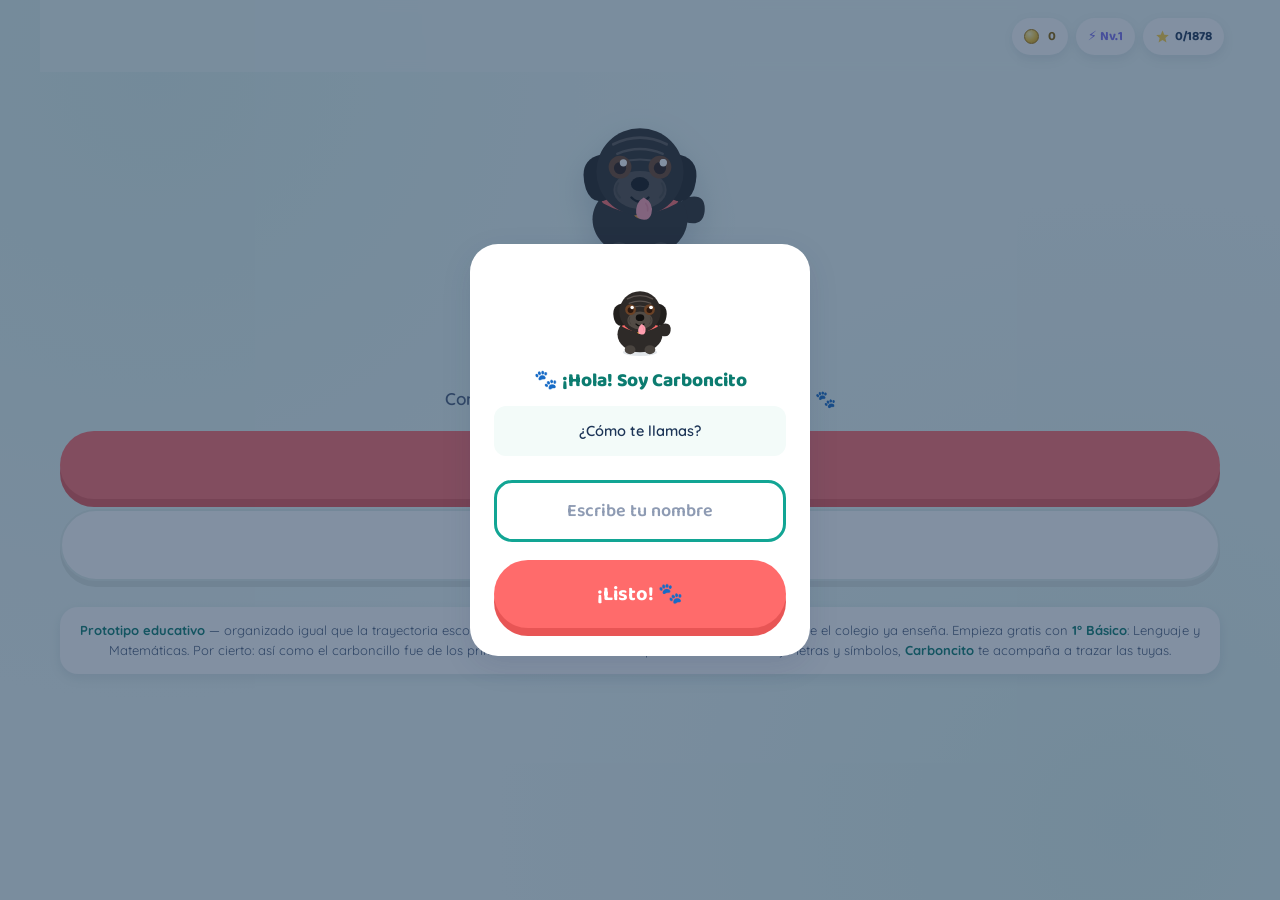
==== commit 9ca54f4a: "Fase 12: app instalable, respaldo y mejoras para Android e iOS Manifest, íconos y service worker (in" ====
--- a/index.html
+++ b/index.html
@@ -4,9 +4,19 @@
 <meta charset="UTF-8">
 <meta name="viewport" content="width=device-width, initial-scale=1.0, maximum-scale=1, user-scalable=no">
 <title>LEO — Lenguaje y Matemáticas jugando</title>
+<meta name="theme-color" content="#12A594">
+<meta name="description" content="LEO: app educativa gratuita para niños, con Carboncito como guía.">
+<meta name="mobile-web-app-capable" content="yes">
+<meta name="apple-mobile-web-app-capable" content="yes">
+<meta name="apple-mobile-web-app-title" content="LEO">
+<meta name="apple-mobile-web-app-status-bar-style" content="default">
+<meta name="format-detection" content="telephone=no">
+<link rel="manifest" href="manifest.webmanifest">
+<link rel="icon" type="image/png" href="img/icons/icon-192.png">
+<link rel="apple-touch-icon" href="img/icons/apple-touch-icon.png">
 <link rel="preconnect" href="https://fonts.googleapis.com">
 <link rel="preconnect" href="https://fonts.gstatic.com" crossorigin>
-<link href="https://fonts.googleapis.com/css2?family=Baloo+2:wght@500;600;700;800&family=Quicksand:wght@500;600;700&family=Playwrite+CL:wght@400&display=swap" rel="stylesheet">
+<link href="https://fonts.googleapis.com/css2?family=Baloo+2:wght@500;600;700;800&family=Quicksand:wght@500;600;700&family=Playwrite+ES:wght@400&display=swap" rel="stylesheet">
 <link rel="stylesheet" href="styles.css">
 </head>
 <body>
--- a/styles.css
+++ b/styles.css
@@ -21,7 +21,6 @@
     --shadow-sm: 0 4px 12px rgba(29, 53, 87, 0.10);
     --font-display: 'Baloo 2', system-ui, sans-serif;
     --font-body: 'Quicksand', system-ui, sans-serif;
-    --font-script: 'Playwrite CL', cursive;
   }
 
   *{ box-sizing: border-box; }
@@ -45,7 +44,10 @@
     margin: 0 auto;
     min-height: 100vh;
     position: relative;
-    padding-bottom: 24px;
+    /* Sin padding-bottom propio: .screen ya aporta 40px de padding inferior
+       (ver más abajo) — tenerlo en las dos capas sumaba 64px de espacio
+       vacío redundante al final de cada pantalla (auditoría frontend
+       2026-07-26). */
   }
 
   /* ---------- Top bar ---------- */
@@ -202,7 +204,30 @@
   .subject-stars{ font-weight:800; font-size:13px; color: var(--ink-soft); white-space:nowrap; }
 
   /* ---------- Path map ---------- */
-  .map-wrap{ position: relative; width: 100%; margin-top: 6px; }
+  /* Bug real reportado por el usuario con captura de pantalla (2026-08-09):
+     en "Lenguaje Verbal" (núcleo NT), el círculo del nodo 1 tapaba la "a" del
+     título "Lenguaje Verbal". Causa raíz: `.node` mide 150px de alto fijo
+     (auditoría 2026-07-26/27, ver comentario en `.node` abajo) y se centra
+     verticalmente con `transform:translate(-50%,-50%)` sobre su `top:X%` —
+     necesita ≥75px de espacio libre arriba de su punto de anclaje para no
+     desbordar hacia arriba del `.map-wrap`. El primer nodo de casi todos los
+     mapas de la app está muy cerca del borde superior (coordenadas `y`
+     altas, ~90-96, para que quede pegado al título), así que con solo 6px de
+     margen esto NO era un problema puntual de este núcleo: se midió con
+     `getBoundingClientRect()` en un muestreo amplio de mapas de toda la app
+     (8 núcleos NT, Básica 1°/3°/6°/8° en 9 asignaturas, EPJA en sus 5
+     niveles, Educación Media 1°/2°, Plan General/Diferenciado, Estudio para
+     Pruebas) y el solapamiento real iba de ~17px hasta 34.4px (Ciencias 6°
+     básico) — el mismo bug en prácticamente cualquier mapa de módulos de la
+     app, solo que la mayoría de las veces pasaba desapercibido porque el
+     título es más largo (2 líneas) y el solapamiento cae sobre espacio en
+     blanco en vez de sobre una letra visible. Subir el margen a 56px cubre
+     el peor caso medido con margen de sobra (~15px) sin tocar ninguna
+     coordenada `%`/`height` de ningún dataset — mismo criterio que la
+     auditoría de nodos anterior: un ajuste mínimo y quirúrgico, no un
+     rediseño del sistema de mapa. Verificado tras el cambio: 0 solapamientos
+     en los mismos ~40 mapas muestreados. */
+  .map-wrap{ position: relative; width: 100%; margin-top: 56px; }
   .map-wrap svg.path-line{ position: absolute; inset: 0; width: 100%; height: 100%; }
   .node{
     position: absolute;
@@ -215,6 +240,33 @@
     border: none;
     cursor: pointer;
     width: 92px;
+    /* Auditoría frontend 2026-07-26/27, historial completo (dejado a
+       propósito para no repetir el mismo error en el futuro):
+       1) Origen del bug: la altura de un nodo variaba entre 155.9px (2
+          líneas) y 202.75px (3 líneas, ej. "Gases Arteriales y Equilibrio
+          Ácido-Base"), solapándose hasta 25px con el vecino.
+       2) Primer intento: `height:158px` fijo en TODOS los nodos + recorte
+          a 2 líneas con elipsis (`-webkit-line-clamp`) en `.node-label`.
+          Arreglaba el caso original, pero (a) el usuario rechazó el
+          truncamiento — quiere el título COMPLETO, sin "..."; y (b) un
+          escaneo de los 86 datasets de mapa de la app mostró que 14 tienen
+          un espaciado más ajustado que 158px, así que la altura fija
+          inflaba nodos de título corto que antes cabían bien, causando
+          solapamientos NUEVOS (hasta 21px en Matemática 5° básico) que no
+          existían antes de ese primer intento.
+       3) Fix definitivo: se midió con un `<div>` de prueba (mismos
+          estilos que `.node-label`, sin clamp) el largo real de los 320
+          títulos únicos de módulo de toda la app — a 170px de ancho
+          máximo (`.node-label` abajo), NINGUNO supera las 2 líneas. Con
+          eso, una altura de nodo fija de 150px (74 círculo + 6 gap + 40
+          label de 2 líneas + 6 gap + 13 estrellas, con margen) alcanza
+          para el peor caso real de la app sin truncar nada. Los 6 de 86
+          datasets cuyo espaciado vertical quedaba por debajo de eso
+          (Lenguaje 3°, Matemática 5°-6°, Ciencias 2°, y 2 núcleos de
+          Parvularia) se ajustaron subiendo su `height` en
+          `js/gradeContent.js` — un cambio de datos mínimo y quirúrgico,
+          no un rediseño del sistema de mapa. */
+    height: 150px;
   }
   .node-circle{
     width: 74px; height: 74px;
@@ -237,10 +289,47 @@
     text-align: center;
     color: var(--ink);
     background: rgba(255,255,255,0.9);
-    padding: 3px 9px;
-    border-radius: 999px;
+    padding: 4px 10px;
+    border-radius: 14px;
     box-shadow: var(--shadow-sm);
-    white-space: nowrap;
+    /* Antes: white-space:nowrap con una "pill" de ancho libre — funcionaba
+       para títulos cortos (Mineduc: "Contar", "Vocales"), pero con títulos
+       más largos y descriptivos como los de Química Diagnóstica ("Líquidos
+       Biológicos: Transudado vs Exudado") el chip se salía del viewport en
+       nodos cercanos al borde izquierdo/derecho del mapa, cortando el
+       texto. Se permite el salto de línea. El ancho máximo se subió de
+       128px a 170px (auditoría 2026-07-27): medido con un elemento de
+       prueba idéntico a este contra los 320 títulos únicos de módulo de
+       toda la app, a 128px el peor caso ("Líquidos Biológicos: Transudado
+       vs Exudado") necesitaba 3 líneas — la causa raíz de que ese nodo se
+       desbordara. A 170px, NINGÚN título de la app supera las 2 líneas, así
+       que ya no hace falta truncar nada (el usuario pidió explícitamente
+       no cortar texto). 170px sigue teniendo margen horizontal de sobra
+       frente al nodo vecino del zigzag (que están ≥190px de centro a
+       centro incluso en el ancho de #app más angosto). */
+    white-space: normal;
+    /* width:max-content (no solo max-width) es necesario por un
+       comportamiento de flexbox: `.node-label` es hijo flex de `.node`
+       (columna, align-items:center), y sin un `width` explícito el
+       navegador calculaba su ancho de "fit-content" contra el ancho del
+       CONTENEDOR (92px) en vez de su propio contenido — dejando la
+       etiqueta atrapada en ~80px de ancho real pese al `max-width:170px`,
+       forzando 3 líneas donde 2 alcanzaban ("Gases Arteriales y Equilibrio
+       Ácido-Base" desbordaba igual que antes de subir a 170px). Con
+       width:max-content, la etiqueta usa su ancho natural de contenido
+       (compacta para títulos cortos) topado en max-width:170px para los
+       largos — confirmado que soluciona esto y no `flex-shrink:0` ni
+       `align-self`, que no tenían efecto. */
+    width: max-content;
+    max-width: 170px;
+    line-height: 1.25;
+    /* min-height reserva el alto de 2 líneas (ver `.node` arriba: el
+       peor caso real de la app hoy son 2 líneas, nunca 3) para que todos
+       los nodos midan lo mismo sin importar si el título ocupa 1 o 2
+       líneas — sin esto, un título corto quedaría con un chip más bajo
+       que uno largo, mismo problema de "tamaños inconsistentes" que el
+       resto de este fix ya resuelve para el círculo/las estrellas. */
+    min-height: 40px;
   }
   .node-label.locked{ color: var(--locked-ink); }
   .node-stars{ display: flex; gap: 2px; }
@@ -267,8 +356,13 @@
   }
   .toast.show{ opacity: 1; transform: translateX(-50%) translateY(0); }
 
-  /* ---------- Difficulty cards (memorama) ---------- */
+  /* ---------- Difficulty cards (memorama + selector de nivel del motor MC) ---------- */
   .diff-grid{ display:grid; grid-template-columns:1fr 1fr; gap:14px; margin-top:14px; }
+  /* Variante de 3 columnas (2026-08-09, selector Fácil/Normal/Difícil del
+     motor genérico) — en mobile angosto cae a 1 columna para no apretar
+     las 3 tarjetas. */
+  .diff-grid-3{ grid-template-columns:1fr 1fr 1fr; }
+  @media (max-width: 380px){ .diff-grid-3{ grid-template-columns:1fr; } }
   .locked-panel{
     background: var(--paper); border-radius: var(--radius-lg); box-shadow: var(--shadow-sm);
     padding: 40px 24px; text-align:center; color: var(--ink-soft); font-weight:600; font-size:14px; margin-top:16px;
@@ -306,8 +400,20 @@
     padding: 30px 20px 26px;
     text-align: center;
     margin-bottom: 22px;
+    /* En pantallas anchas #app crece (ver breakpoints más abajo) para no
+       dejar tanto espacio vacío a los costados, pero un párrafo de texto
+       clínico largo estirado a 900px+ de ancho se vuelve incómodo de leer
+       (líneas demasiado largas). Se limita el ancho de LECTURA del texto
+       sin perder el ancho ganado del contenedor — la tarjeta sigue centrada
+       dentro de #app, solo no se estira más allá de una medida cómoda. */
+    max-width: 640px;
+    margin-left: auto;
+    margin-right: auto;
   }
   .prompt-emoji{ font-size: 68px; line-height:1; margin-bottom: 10px; display:block; }
+  .scene-refs{ display:flex; align-items:center; justify-content:center; gap:14px; margin-bottom: 10px; }
+  .scene-refs .scene-icon{ font-size: 48px; line-height:1; display:flex; align-items:center; justify-content:center; }
+  .scene-refs .scene-subject{ font-size: 56px; }
   .prompt-word{
     font-family: var(--font-display);
     font-size: 34px;
@@ -321,6 +427,8 @@
   .prompt-count{ font-size: 28px; line-height:1.6; letter-spacing:2px; margin: 8px 0; word-spacing:2px; }
   .mgroup{ display:inline-block; margin: 0 8px 6px; padding: 4px 8px; border-radius:10px; background:#F3FBF9; }
   .op-sign{ color: var(--coral); font-weight:800; font-family: var(--font-display); margin: 0 4px; }
+  /* Sumar en nivel difícil: ecuación en números sin objetos de apoyo. */
+  .op-num{ font-family: var(--font-display); font-weight:800; color: var(--ink); font-size: 1.3em; }
   .emoji-removed{ opacity: 0.25; text-decoration: line-through; }
   .prompt-hint{ font-size: 13px; color: var(--ink-soft); font-weight: 600; }
   .prompt-hint b{ color: var(--coral-dark); }
@@ -345,42 +453,137 @@
   .compare-col{ display:flex; flex-direction:column; align-items:center; gap:8px; max-width:150px; }
   .compare-col span{ font-size:12px; font-weight:700; color: var(--ink-soft); }
   .compare-swatches{ display:flex; flex-wrap:wrap; justify-content:center; gap:8px; }
-  .speak-btn{
+
+  /* ---------- Gráficos de barra (Datos y Probabilidades, 2°-6° básico) ----------
+     `.bar-chart`/`.bar-col`/`.bar-fill`/`.bar-label`/`.bar-value` no tenían NINGÚN
+     CSS propio (solo el `height` inline que arma barChartHTML() en matematica.js):
+     sin flexbox ni ancho ni color, las columnas se apilaban como bloques planos en
+     vez de verse como un gráfico de barras. Se detectó al construir el gráfico de
+     barra doble de 6° básico y revisar cómo se veían los gráficos ya existentes. */
+  .bar-chart{ display:flex; align-items:flex-end; justify-content:center; gap:14px; margin: 10px 0 6px; min-height:120px; }
+  .bar-col{ display:flex; flex-direction:column; align-items:center; gap:4px; width:56px; }
+  .bar-fill{ width:34px; background: var(--primary); border-radius: 6px 6px 2px 2px; }
+  .bar-value{ font-size:12px; font-weight:800; color: var(--ink); }
+  .bar-label{ font-size:10px; font-weight:700; color: var(--ink-soft); text-align:center; line-height:1.2; }
+  .bar-col.bar-col-b .bar-fill{ background: var(--coral); }
+  .bar-double{ display:flex; align-items:flex-end; gap:4px; }
+  .bar-double .bar-fill{ width:20px; }
+
+  /* ---------- Diagrama de tallo y hojas (Datos, 5°-6° básico) ---------- */
+  .stem-leaf{ border-collapse:collapse; margin: 8px auto 10px; font-family: var(--font-display); }
+  .stem-leaf th, .stem-leaf td{ border:2px solid var(--primary); padding:6px 14px; font-size:14px; }
+  .stem-leaf th{ background: var(--primary); color:#fff; }
+  .stem-leaf td{ font-weight:700; color: var(--ink); }
+
+  /* ---------- Gráfico circular (Datos, 6° básico) ---------- */
+  .pie-legend{ display:flex; flex-wrap:wrap; justify-content:center; gap:10px; margin-top:8px; }
+  .pie-legend-item{ display:flex; align-items:center; gap:5px; font-size:11px; font-weight:700; color: var(--ink-soft); }
+  .pie-legend-swatch{ width:12px; height:12px; border-radius:3px; display:inline-block; }
+  /* ---------- Acciones del prompt: Escuchar + Recurso ---------- */
+  .prompt-actions{
+    display: flex;
+    flex-wrap: wrap;
+    justify-content: center;
+    gap: 10px;
     margin-top: 12px;
+  }
+  .speak-btn, .recurso-btn{
+    margin-top: 0;
     border: none;
-    background: #E8FBF6;
-    color: var(--primary-dark);
     font-weight: 700;
     font-size: 13.5px;
     padding: 9px 16px;
     border-radius: 999px;
     cursor: pointer;
     display: inline-flex; align-items:center; gap:6px;
-  }
-
+    transition: transform .1s ease;
+  }
+  .speak-btn:active, .recurso-btn:active{ transform: scale(0.95); }
+  .speak-btn{ background: #E8FBF6; color: var(--primary-dark); }
+  .recurso-btn{ background: #F1EEFF; color: var(--violet); }
+
+  /* Auditoría UX 2026-07-27 (pedido explícito del usuario, captura de
+     Vocales): con `display:grid` + `grid-template-columns:repeat(N,1fr)`,
+     una fila incompleta (ej. 5 opciones en una grilla de 3 columnas: fila 1
+     con 3, fila 2 con solo 2) deja los ítems de la última fila pegados a la
+     izquierda en vez de centrados, luciendo desbalanceada — visible en
+     cualquier módulo con banco de tamaño no múltiplo de 2 o 3 (Vocales,
+     con sus 5 vocales, es el caso real más común). Se cambia de CSS Grid a
+     Flexbox con `flex-wrap` + `justify-content:center`: cada `.option-btn`
+     define su propio ancho vía `flex-basis`/`max-width` en vez de que el
+     contenedor imponga columnas fijas, así que una fila incompleta se
+     centra sola sin ningún cálculo extra. */
   .option-grid{
-    display: grid;
-    grid-template-columns: repeat(2, 1fr);
-    gap: 14px;
-  }
-  .option-grid.panels{ grid-template-columns: 1fr; }
+    display: flex;
+    flex-wrap: wrap;
+    justify-content: center;
+    gap: 12px;
+  }
+  .option-grid .option-btn{ flex: 0 1 calc(50% - 6px); max-width: calc(50% - 6px); }
+  .option-grid.panels .option-btn{ flex: 1 1 100%; max-width: 100%; }
   .option-btn{
     border: 3px solid #E1EEEA;
     background: var(--paper);
     border-radius: var(--radius-md);
-    padding: 20px 10px;
+    padding: 16px 10px;
     font-family: var(--font-display);
     font-weight: 800;
-    font-size: 30px;
+    font-size: clamp(20px, 6vw, 30px);
     color: var(--ink);
     cursor: pointer;
     box-shadow: var(--shadow-sm);
     transition: transform .1s ease, background .15s ease, border-color .15s ease;
+    overflow-wrap: anywhere;
+    min-width: 0;
   }
   .option-btn:active{ transform: scale(0.95); }
-  .option-btn.panel{ font-size: 24px; letter-spacing: 3px; padding: 20px 12px; line-height: 1.4; word-spacing: 4px; }
-  .option-btn.wordopt{ font-size: 18px; letter-spacing: 0.5px; padding: 16px 8px; line-height: 1.25; }
-  .prompt-sentence{ font-family: var(--font-display); font-weight: 700; font-size: 21px; line-height: 1.45; color: var(--ink); margin: 4px 0 10px; }
+  /* .panel se usa tanto para respuestas cortas (2-4 palabras) como para
+     oraciones largas (p.ej. casos clínicos de Estudio para Pruebas) — el
+     tamaño/espaciado fijo anterior (24px, letter-spacing 3px, word-spacing
+     4px) estaba pensado solo para lo primero y dejaba las oraciones largas
+     ocupando mucho más alto de lo necesario. clamp() + espaciado normal
+     acomoda ambos casos sin desperdiciar espacio vertical. */
+  .option-btn.panel{
+    /* Pedido explícito del usuario (auditoría UX 2026-07-26): las alternativas
+       de texto largo (casos clínicos de Estudio para Pruebas) usaban el mismo
+       font-family/font-weight que .option-btn base (Baloo 2, 800) — una
+       tipografía de titular pensada para 1-3 palabras cortas. Aplicada a
+       oraciones completas, esa combinación (más el texto en MAYÚSCULAS ya
+       corregido en el banco de preguntas) hacía que las alternativas
+       "gritaran" y compitieran visualmente con la pregunta. Aquí se cambia a
+       la fuente de cuerpo (Quicksand) con un peso liviano, dejando el peso
+       fuerte (700 en .prompt-sentence, con Baloo 2) exclusivo de la pregunta,
+       que debe seguir siendo el elemento dominante de la pantalla.
+       text-align:left porque un párrafo de varias líneas se escanea más
+       rápido alineado a la izquierda que centrado (el centrado solo tiene
+       sentido para textos cortos de una línea, como en .option-btn base). */
+    font-family: var(--font-body); font-weight: 700;
+    font-size: clamp(15px, 4vw, 19px); letter-spacing: 0.1px; padding: 14px 18px; line-height: 1.5;
+    text-align: left;
+    /* Acento de color a la izquierda (2026-07-27, pedido explícito del
+       usuario): al comparar un módulo de "grilla de letras" (Baloo 2, 800,
+       centrado) contra uno de "panel de oraciones" (Quicksand liviano,
+       izquierda), el usuario notó que ambos estilos —aunque intencionales
+       según el largo del texto— se sentían como dos apps distintas, no
+       una sola con dos layouts. En vez de acercar el peso/tamaño tipográfico
+       (arriesgaría reintroducir el "grito visual" que la auditoría de
+       2026-07-26 corrigió a propósito para los casos clínicos de Química
+       Diagnóstica/Microbiología Clínica), se agrega un borde de acento a la
+       izquierda en el color primario de la marca — la misma paleta que ya
+       usa el resto de la app (barras de progreso, insignias, mascota) — para
+       que el panel se sienta parte del mismo sistema visual sin competir en
+       tamaño con la pregunta. */
+    border-left: 6px solid var(--primary);
+    /* Mismo criterio que .prompt-card: en pantallas anchas, limitar la
+       medida de lectura del texto de la alternativa en vez de estirarla a
+       todo el ancho del contenedor ganado. */
+    max-width: 640px; margin-left: auto; margin-right: auto; width: 100%;
+    box-sizing: border-box;
+  }
+  .option-btn.panel.correct{ border-left-color: #7FD9A3; }
+  .option-btn.panel.wrong{ border-left-color: #FFA9A3; }
+  .option-btn.wordopt{ font-size: clamp(15px, 4.2vw, 18px); letter-spacing: 0.5px; padding: 14px 8px; line-height: 1.25; }
+  .prompt-sentence{ font-family: var(--font-display); font-weight: 700; font-size: clamp(17px, 4.5vw, 21px); line-height: 1.45; color: var(--ink); margin: 4px 0 10px; overflow-wrap: anywhere; }
   .shape-display{ display: flex; justify-content: center; margin: 8px 0 12px; }
   .option-btn.correct{ background: #DFF6E8; border-color: #7FD9A3; color: #1E7A44; }
   .option-btn.wrong{ background: #FFE3E1; border-color: #FFA9A3; color: #B23A33; animation: shake .35s ease; }
@@ -529,6 +732,53 @@
   }
   .explain-text b{ color: var(--primary-dark); }
 
+  /* ---------- Recurso (micro-lección conceptual contextual) ---------- */
+  .recurso-card{
+    background: var(--paper);
+    border-radius: var(--radius-lg);
+    max-width: 420px;
+    width: 100%;
+    max-height: 82vh;
+    box-shadow: var(--shadow);
+    animation: pop .3s ease;
+    display: flex;
+    flex-direction: column;
+    overflow: hidden;
+  }
+  .recurso-overlay.closing{ animation: fadeOut .18s ease forwards; }
+  .recurso-overlay.closing .recurso-card{ animation: popOut .18s ease forwards; }
+  @keyframes fadeOut{ from{opacity:1;} to{opacity:0;} }
+  @keyframes popOut{ from{ transform: scale(1); opacity:1;} to{ transform: scale(0.92); opacity:0;} }
+  .recurso-header{
+    display: flex; align-items: center; gap: 10px;
+    padding: 18px 18px 12px;
+    border-bottom: 2px solid #F0F4F8;
+    flex-shrink: 0;
+  }
+  .recurso-icon{ font-size: 22px; }
+  .recurso-title{
+    flex: 1; margin: 0;
+    font-family: var(--font-display); font-weight: 800;
+    font-size: clamp(15px, 4vw, 18px); color: var(--ink);
+  }
+  .recurso-close{
+    border: none; background: #F1EEFF; color: var(--violet);
+    width: 32px; height: 32px; border-radius: 50%;
+    font-size: 15px; font-weight: 800; cursor: pointer;
+    display: flex; align-items: center; justify-content: center;
+    flex-shrink: 0;
+  }
+  .recurso-close:active{ transform: scale(0.9); }
+  .recurso-body{
+    padding: 14px 18px 20px;
+    font-size: 14.5px; line-height: 1.65; color: var(--ink);
+    font-weight: 600;
+    overflow-y: auto;
+    overflow-wrap: anywhere;
+    -webkit-overflow-scrolling: touch;
+  }
+  .recurso-body b{ color: var(--violet); }
+
   .name-input{
     width: 100%;
     border: 3px solid #E1EEEA;
@@ -582,6 +832,702 @@
   }
   @keyframes confettiFall{ to{ transform: translateY(360px) rotate(420deg); opacity:0; } }
 
+  /* Figura de acción animada (Corporalidad y Movimiento, "Movimientos del
+     Cuerpo") — ver personActionSVG() en js/svg.js para el porqué: una
+     figura de palitos con cada extremidad animada por separado en vez de
+     un emoji-metáfora estático. Todas las animaciones usan solo `transform`
+     (rotate/translate/scale), nunca propiedades de layout, para que corran
+     livianas incluso en varias a la vez en pantalla. */
+  .action-figure .pf-armL, .action-figure .pf-armR,
+  .action-figure .pf-legL, .action-figure .pf-legR,
+  .action-figure .pf-body{ transform-box: view-box; }
+
+  /* `pf-rope`/`pf-water`/`pf-ground` son referencias de contexto (cuerda,
+     agua, suelo) — invisibles salvo que la acción las necesite (ver
+     personActionSVG() en js/svg.js). Van FUERA de `pf-body` a propósito
+     para no heredar la rotación que "nadar"/"reptar" aplican al cuerpo:
+     deben verse fijas/niveladas mientras el cuerpo se inclina o gira. */
+  .action-figure .pf-rope, .action-figure .pf-water, .action-figure .pf-ground{ opacity:0; }
+  .act-trepar .pf-rope{ opacity:1; }
+  .act-nadar .pf-water{ opacity:1; }
+  .act-reptar .pf-ground{ opacity:1; }
+
+  .act-correr .pf-body{ transform-origin:50px 50px; animation: act-bounce .5s ease-in-out infinite; }
+  .act-correr .pf-armL{ transform-origin:50px 30px; animation: act-armR-run .5s ease-in-out infinite; }
+  .act-correr .pf-armR{ transform-origin:50px 30px; animation: act-armL-run .5s ease-in-out infinite; }
+  .act-correr .pf-legL{ transform-origin:50px 58px; animation: act-legL-run .5s ease-in-out infinite; }
+  .act-correr .pf-legR{ transform-origin:50px 58px; animation: act-legR-run .5s ease-in-out infinite; }
+  @keyframes act-bounce{ 0%,100%{ transform:translateY(0); } 50%{ transform:translateY(-3px); } }
+  @keyframes act-legL-run{ 0%,100%{ transform:rotate(28deg); } 50%{ transform:rotate(-28deg); } }
+  @keyframes act-legR-run{ 0%,100%{ transform:rotate(-28deg); } 50%{ transform:rotate(28deg); } }
+  @keyframes act-armL-run{ 0%,100%{ transform:rotate(22deg); } 50%{ transform:rotate(-22deg); } }
+  @keyframes act-armR-run{ 0%,100%{ transform:rotate(-22deg); } 50%{ transform:rotate(22deg); } }
+
+  .act-caminar .pf-armL{ transform-origin:50px 30px; animation: act-armR-walk 1s ease-in-out infinite; }
+  .act-caminar .pf-armR{ transform-origin:50px 30px; animation: act-armL-walk 1s ease-in-out infinite; }
+  .act-caminar .pf-legL{ transform-origin:50px 58px; animation: act-legL-walk 1s ease-in-out infinite; }
+  .act-caminar .pf-legR{ transform-origin:50px 58px; animation: act-legR-walk 1s ease-in-out infinite; }
+  @keyframes act-legL-walk{ 0%,100%{ transform:rotate(14deg); } 50%{ transform:rotate(-14deg); } }
+  @keyframes act-legR-walk{ 0%,100%{ transform:rotate(-14deg); } 50%{ transform:rotate(14deg); } }
+  @keyframes act-armL-walk{ 0%,100%{ transform:rotate(10deg); } 50%{ transform:rotate(-10deg); } }
+  @keyframes act-armR-walk{ 0%,100%{ transform:rotate(-10deg); } 50%{ transform:rotate(10deg); } }
+
+  .act-saltar .pf-body{ transform-origin:50px 50px; animation: act-jump .6s ease-in-out infinite; }
+  .act-saltar .pf-armL{ transform-origin:50px 30px; animation: act-armL-jump .6s ease-in-out infinite; }
+  .act-saltar .pf-armR{ transform-origin:50px 30px; animation: act-armR-jump .6s ease-in-out infinite; }
+  .act-saltar .pf-legL{ transform-origin:50px 58px; animation: act-leg-jump .6s ease-in-out infinite; }
+  .act-saltar .pf-legR{ transform-origin:50px 58px; animation: act-leg-jump .6s ease-in-out infinite; }
+  @keyframes act-jump{ 0%,100%{ transform:translateY(0); } 40%,60%{ transform:translateY(-16px); } }
+  @keyframes act-armL-jump{ 0%,100%{ transform:rotate(10deg); } 40%,60%{ transform:rotate(-70deg); } }
+  @keyframes act-armR-jump{ 0%,100%{ transform:rotate(-10deg); } 40%,60%{ transform:rotate(70deg); } }
+  @keyframes act-leg-jump{ 0%,100%{ transform:rotate(0deg); } 40%,60%{ transform:rotate(12deg); } }
+
+  /* Nadar: antes las piernas quedaban completamente quietas mientras el
+     cuerpo giraba ~80° — sin patada, la pose se leía como "una persona
+     recostada/cayendo", no como alguien nadando. Se agregó la franja de
+     agua (`pf-water`, fija, sin la rotación del cuerpo) y una patada de
+     piernas alternada para que la acción se reconozca incluso sin
+     depender solo de la inclinación del torso. */
+  .act-nadar .pf-body{ transform-origin:50px 50px; animation: act-swim-rock 1.4s ease-in-out infinite; }
+  .act-nadar .pf-armL{ transform-origin:50px 30px; animation: act-arm-swim 1.4s linear infinite; }
+  .act-nadar .pf-armR{ transform-origin:50px 30px; animation: act-arm-swim 1.4s linear infinite; animation-delay:.7s; }
+  .act-nadar .pf-legL{ transform-origin:50px 58px; animation: act-leg-swim-kick .5s ease-in-out infinite; }
+  .act-nadar .pf-legR{ transform-origin:50px 58px; animation: act-leg-swim-kick .5s ease-in-out infinite; animation-delay:.25s; }
+  @keyframes act-swim-rock{ 0%,100%{ transform:rotate(74deg); } 50%{ transform:rotate(82deg); } }
+  @keyframes act-arm-swim{ from{ transform:rotate(0deg); } to{ transform:rotate(360deg); } }
+  @keyframes act-leg-swim-kick{ 0%,100%{ transform:rotate(-14deg); } 50%{ transform:rotate(14deg); } }
+
+  .act-bailar .pf-body{ transform-origin:50px 58px; animation: act-dance-sway .8s ease-in-out infinite; }
+  .act-bailar .pf-armL{ transform-origin:50px 30px; animation: act-armL-dance .8s ease-in-out infinite; }
+  .act-bailar .pf-armR{ transform-origin:50px 30px; animation: act-armR-dance .8s ease-in-out infinite; }
+  @keyframes act-dance-sway{ 0%,100%{ transform:rotate(-8deg); } 50%{ transform:rotate(8deg); } }
+  @keyframes act-armL-dance{ 0%,100%{ transform:rotate(50deg); } 50%{ transform:rotate(-10deg); } }
+  @keyframes act-armR-dance{ 0%,100%{ transform:rotate(-50deg); } 50%{ transform:rotate(10deg); } }
+
+  /* Trepar: antes los brazos subían y bajaban sin ningún objeto que
+     agarrar — indistinguible de "bailar" en un fotograma suelto. Ahora
+     hay una cuerda vertical fija (`pf-rope`) junto a la figura y las manos
+     alcanzan cerca de ella al estirarse hacia arriba. */
+  .act-trepar .pf-armL{ transform-origin:50px 30px; animation: act-armL-climb .9s ease-in-out infinite; }
+  .act-trepar .pf-armR{ transform-origin:50px 30px; animation: act-armR-climb .9s ease-in-out infinite; animation-delay:-.45s; }
+  .act-trepar .pf-legL{ transform-origin:50px 58px; animation: act-legR-climb .9s ease-in-out infinite; }
+  .act-trepar .pf-legR{ transform-origin:50px 58px; animation: act-legL-climb .9s ease-in-out infinite; }
+  /* rotate(115deg)/rotate(155deg): con el hombro como pivote (50,30) y la
+     mano en reposo hacia abajo-izquierda (32,46), estos ángulos llevan la
+     mano por ENCIMA de la cabeza (no hacia abajo, como quedaba con los
+     valores negativos anteriores) — verificado midiendo la posición real
+     de la mano en el navegador, no solo calculado. `animation-delay`
+     negativo en el brazo derecho los desfasa medio ciclo para que se vea
+     una mano alcanzando arriba mientras la otra baja (como trepar de
+     verdad), en vez de que ambos brazos suban y bajen juntos. */
+  @keyframes act-armL-climb{ 0%,100%{ transform:rotate(115deg); } 50%{ transform:rotate(155deg); } }
+  @keyframes act-armR-climb{ 0%,100%{ transform:rotate(-115deg); } 50%{ transform:rotate(-155deg); } }
+  @keyframes act-legL-climb{ 0%,100%{ transform:rotate(18deg); } 50%{ transform:rotate(-8deg); } }
+  @keyframes act-legR-climb{ 0%,100%{ transform:rotate(-18deg); } 50%{ transform:rotate(8deg); } }
+
+  /* Reptar: el cuerpo queda tumbado (rotado 90° una sola vez) sobre una
+     línea de suelo fija (`pf-ground`, sin la rotación del cuerpo). El tirón
+     de brazos antes era muy sutil (±15°) — se amplió a ±35° con más
+     diferencia de tiempo entre brazo izquierdo/derecho para que se lea
+     claramente como "avanzar arrastrándose con los brazos", no solo un
+     ligero temblor. */
+  .act-reptar .pf-body{ transform-origin:50px 50px; animation: act-crawl-lie .01s linear forwards; }
+  .act-reptar .pf-torso{ transform-origin:50px 42px; animation: act-crawl-wave 1s ease-in-out infinite; }
+  .act-reptar .pf-armL, .act-reptar .pf-armR{ animation: act-crawl-arms 1s ease-in-out infinite; }
+  .act-reptar .pf-armL{ transform-origin:50px 30px; }
+  .act-reptar .pf-armR{ transform-origin:50px 30px; animation-delay:.5s; }
+  @keyframes act-crawl-lie{ to{ transform:rotate(90deg); } }
+  @keyframes act-crawl-wave{ 0%,100%{ transform:scaleY(1); } 50%{ transform:scaleY(.85); } }
+  @keyframes act-crawl-arms{ 0%,100%{ transform:rotate(-35deg); } 50%{ transform:rotate(20deg); } }
+
+  .act-girar .pf-body{ transform-origin:50px 50px; animation: act-spin 1.1s linear infinite; }
+  @keyframes act-spin{ from{ transform:rotate(0deg); } to{ transform:rotate(360deg); } }
+
+  .act-lanzar .pf-armR{ transform-origin:50px 30px; animation: act-arm-throw .7s ease-in-out infinite; }
+  .act-lanzar .pf-armL{ transform-origin:50px 30px; animation: act-armL-throw .7s ease-in-out infinite; }
+  .act-lanzar .pf-legL{ transform-origin:50px 58px; animation: act-legL-throw .7s ease-in-out infinite; }
+  @keyframes act-arm-throw{ 0%,100%{ transform:rotate(-90deg); } 50%{ transform:rotate(40deg); } }
+  @keyframes act-armL-throw{ 0%,100%{ transform:rotate(20deg); } 50%{ transform:rotate(-30deg); } }
+  @keyframes act-legL-throw{ 0%,100%{ transform:rotate(0deg); } 50%{ transform:rotate(-15deg); } }
+
+  .act-atrapar{ animation: act-catch-crouch .8s ease-in-out infinite; transform-origin:50px 58px; }
+  .act-atrapar .pf-armL{ transform-origin:50px 30px; animation: act-armL-catch .8s ease-in-out infinite; }
+  .act-atrapar .pf-armR{ transform-origin:50px 30px; animation: act-armR-catch .8s ease-in-out infinite; }
+  @keyframes act-catch-crouch{ 0%,100%{ transform:scaleY(1); } 50%{ transform:scaleY(.94); } }
+  @keyframes act-armL-catch{ 0%,100%{ transform:rotate(60deg); } 50%{ transform:rotate(35deg); } }
+  @keyframes act-armR-catch{ 0%,100%{ transform:rotate(-60deg); } 50%{ transform:rotate(-35deg); } }
+
+  .act-equilibrio .pf-legR{ transform-origin:50px 58px; animation: act-leg-balance 1.6s ease-in-out infinite; }
+  .act-equilibrio .pf-armL{ transform-origin:50px 30px; animation: act-armL-balance 1.6s ease-in-out infinite; }
+  .act-equilibrio .pf-armR{ transform-origin:50px 30px; animation: act-armR-balance 1.6s ease-in-out infinite; }
+  @keyframes act-leg-balance{ 0%,100%{ transform:rotate(60deg); } 50%{ transform:rotate(50deg); } }
+  @keyframes act-armL-balance{ 0%,100%{ transform:rotate(75deg); } 50%{ transform:rotate(85deg); } }
+  @keyframes act-armR-balance{ 0%,100%{ transform:rotate(-75deg); } 50%{ transform:rotate(-85deg); } }
+
+  .act-patear .pf-legR{ transform-origin:50px 58px; animation: act-leg-kick .6s ease-in-out infinite; }
+  .act-patear .pf-armL{ transform-origin:50px 30px; animation: act-armL-kick .6s ease-in-out infinite; }
+  .act-patear .pf-armR{ transform-origin:50px 30px; animation: act-armR-kick .6s ease-in-out infinite; }
+  @keyframes act-leg-kick{ 0%,100%{ transform:rotate(10deg); } 50%{ transform:rotate(-55deg); } }
+  @keyframes act-armL-kick{ 0%,100%{ transform:rotate(30deg); } 50%{ transform:rotate(-10deg); } }
+  @keyframes act-armR-kick{ 0%,100%{ transform:rotate(-30deg); } 50%{ transform:rotate(10deg); } }
+
+  /* ---------- Diccionario Español / English Dictionary ---------- */
+  .dicc-section-title{ margin-top: 34px; }
+  .dicc-search{
+    display:block; width:100%; box-sizing:border-box;
+    padding: 14px 18px; margin: 6px 0 16px;
+    font-family: inherit; font-size: 1.05rem; color: var(--ink);
+    background: var(--paper); border: 2px solid var(--bg-deep);
+    border-radius: var(--radius-md); outline: none;
+    box-shadow: var(--shadow-sm);
+  }
+  .dicc-search:focus{ border-color: var(--primary); }
+  .dicc-list{ display:flex; flex-direction:column; gap:10px; padding-bottom: 30px; }
+  .dicc-letter{
+    font-weight: 800; font-size: 1.1rem; color: var(--primary-dark);
+    margin: 14px 2px 2px; letter-spacing: .05em;
+  }
+  .dicc-entry{
+    background: var(--paper); border-radius: var(--radius-md);
+    box-shadow: var(--shadow-sm); padding: 14px 16px;
+    text-align: left;
+  }
+  .dicc-head{ display:flex; align-items:center; gap:10px; }
+  .dicc-word{ font-weight: 800; font-size: 1.1rem; color: var(--ink); }
+  .dicc-tipo{
+    font-size: .78rem; color: var(--ink-soft); font-style: italic;
+    background: var(--bg); border-radius: 999px; padding: 2px 10px;
+  }
+  .dicc-listen{
+    margin-left:auto; border:none; cursor:pointer;
+    background: var(--bg); border-radius: 999px;
+    width: 38px; height: 38px; font-size: 1.05rem;
+    box-shadow: var(--shadow-sm);
+  }
+  .dicc-listen:active{ transform: scale(.92); }
+  .dicc-def{ margin: 8px 0 0; color: var(--ink); font-size: .95rem; line-height: 1.45; }
+  .dicc-ej{ margin: 6px 0 0; color: var(--ink-soft); font-size: .9rem; font-style: italic; }
+  .dicc-empty{ text-align:center; color: var(--ink-soft); padding: 30px 0; }
+
+  /* ---------- Colorear por Números (herramienta de consulta) ---------- */
+  .drawing-picker{
+    display:flex; flex-wrap:wrap; gap:14px; justify-content:center; margin-top:20px;
+  }
+  .drawing-thumb{
+    display:flex; flex-direction:column; align-items:center; gap:8px;
+    width:130px; padding:20px 10px; background:#fff; border:none; border-radius: var(--radius-lg);
+    box-shadow: var(--shadow-sm); cursor:pointer;
+  }
+  .drawing-thumb-icon{ font-size:40px; }
+  .drawing-thumb b{ font-family: var(--font-display); font-size:14px; color: var(--ink); }
+  .colorear-toolbar{ display:flex; flex-wrap:wrap; gap:8px; justify-content:center; margin: 14px 0; }
+  .colorear-tool-btn{
+    font-family: var(--font-body); font-weight:700; font-size:13px;
+    background:#fff; color: var(--ink); border:2px solid #E1EDEA; border-radius:14px;
+    padding:9px 14px; cursor:pointer;
+  }
+  .colorear-tool-btn.save{ background: var(--primary); color:#fff; border-color: var(--primary); }
+  /* Barra de herramientas nueva (2026-08-08): balde/lápiz/borrador + zoom
+     — mismo estilo de botón que "Cambiar dibujo"/"Borrar todo", con un
+     estado `.active` propio (distinto de `.save`, que es fijo) para marcar
+     cuál de las 3 herramientas está elegida. */
+  .colorear-tool-btn.tool-btn.active{ background: var(--primary); color:#fff; border-color: var(--primary); }
+  .colorear-zoom-label{
+    font-family: var(--font-body); font-weight:700; font-size:13px; color: var(--ink);
+    align-self:center; min-width:44px; text-align:center;
+  }
+  /* max-width:420px (fijo) hacía que el lienzo — los 6 dibujos, tanto SVG
+     como PNG/canvas, ya que todos comparten este wrapper — se quedara
+     chico y rodeado de espacio vacío en tablet/escritorio, sin importar
+     cuánto creciera #app (hasta 1320px en pantallas muy anchas — ver los
+     breakpoints de #app más abajo). Pedido explícito del usuario: "no toma
+     la página completa, no es responsivo... tablet, celulares, ipod,
+     iphone". En mobile (#app ya ≤480px) este cambio no tiene efecto
+     visible, porque #app sigue siendo el límite real; solo se nota a
+     partir de tablet. El mapeo de clic a píxel del canvas (`initColorearNumeros`
+     en colorearNumeros.js) ya usa `getBoundingClientRect()` contra
+     `canvas.width/height` reales, así que agrandar el tamaño visual (CSS)
+     no desalinea el flood fill. */
+  .colorear-canvas-wrap{
+    max-width:640px; margin:0 auto; background:#fff; border-radius: var(--radius-lg);
+    box-shadow: var(--shadow-sm); padding:10px;
+  }
+  @media (min-width:1024px){
+    .colorear-canvas-wrap{ max-width:760px; }
+  }
+  /* Lupa/zoom (2026-08-08): `.zoomed` solo se agrega cuando el nivel de
+     zoom es >100% (`applyZoom()` en colorearNumeros.js) — a 100% el
+     wrapper se comporta exactamente igual que siempre, sin afectar a quien
+     nunca toque el botón de lupa. Con zoom, el lienzo crece más allá del
+     ancho del wrapper (`canvas.style.width` en %) y este `max-height` +
+     `overflow:auto` lo convierten en su propia zona de scroll en vez de
+     empujar el resto de la pantalla hacia abajo. */
+  .colorear-canvas-wrap.zoomed{ max-height:65vh; overflow:auto; }
+  #colorear-canvas{ width:100%; height:auto; display:block; cursor:pointer; touch-action:manipulation; border-radius: var(--radius-md); }
+  .colorear-hint{ text-align:center; color: var(--ink-soft); font-weight:600; font-size:13px; margin:14px 0 4px; }
+  /* Barra de paleta FIJA (2026-08-09, pedido explícito del usuario: "en la
+     gama de colores no es suficiente y hay problemas al momento de
+     seleccionar el color y en mobile influye negativamente la
+     experiencia" — ver el comentario largo en `paletteHTML()`,
+     colorearNumeros.js, para el razonamiento completo). Mismo mecanismo
+     que ya usa `.topbar` (sticky), pero pegado abajo: mientras la pantalla
+     entera quepa en el viewport (tablet/escritorio, o un dibujo chico en
+     mobile) se comporta como una tarjeta normal al final del contenido;
+     en cuanto el contenido es más alto que el viewport (el caso típico en
+     mobile, con el lienzo ocupando la mayor parte de la pantalla), queda
+     pegada al fondo de la pantalla SIN necesidad de soltar el lienzo para
+     ir a buscarla. */
+  .colorear-palette-bar{
+    position: sticky; bottom: 10px; z-index: 15;
+    display:flex; align-items:center; gap:10px;
+    margin: 16px 0 0; padding: 10px 12px;
+    background: rgba(255,255,255,0.97); backdrop-filter: blur(6px);
+    border-radius: var(--radius-lg); border:1px solid #E1EDEA;
+    box-shadow: 0 8px 24px rgba(29,53,87,0.16);
+  }
+  .colorear-current-swatch{
+    flex: 0 0 auto;
+    width:38px; height:38px; border-radius:50%; display:inline-block;
+    border:3px solid #fff; box-shadow: 0 0 0 2px rgba(29,43,58,0.15), var(--shadow-sm);
+  }
+  /* Fila de swatches con scroll horizontal propio en vez de envolver en
+     varias filas — con 27 tonos, envolver habría vuelto la barra cada vez
+     más alta y habría tapado más lienzo mientras más colores se agreguen
+     a futuro. `scroll-snap` ayuda a que un gesto de deslizar deje un
+     swatch completo (no cortado a la mitad) visible en el borde. */
+  .colorear-palette{
+    display:flex; flex-wrap:nowrap; align-items:center; gap:10px;
+    overflow-x:auto; -webkit-overflow-scrolling:touch;
+    scroll-snap-type:x proximity; scroll-padding-left:4px;
+    padding:4px 4px 6px; min-width:0; flex:1 1 auto;
+  }
+  .colorear-palette::-webkit-scrollbar{ height:6px; }
+  .colorear-palette::-webkit-scrollbar-thumb{ background:#C7D9D5; border-radius:6px; }
+  .palette-swatch{
+    flex:0 0 auto; scroll-snap-align:start;
+    width:46px; height:46px; border-radius:50%; border:3px solid #fff;
+    cursor:pointer; box-shadow: var(--shadow-sm); position:relative; padding:0;
+    transition: transform .12s ease, box-shadow .12s ease;
+  }
+  .palette-swatch:active{ transform: scale(.92); }
+  .palette-swatch.active{
+    border-color: var(--ink); transform: scale(1.1);
+    box-shadow: 0 0 0 3px rgba(29,43,58,0.18), var(--shadow);
+  }
+  .palette-swatch.active::after{
+    content:'✓'; position:absolute; inset:0; display:flex; align-items:center; justify-content:center;
+    color:#fff; font-size:18px; font-weight:900; text-shadow: 0 1px 3px rgba(0,0,0,.5); pointer-events:none;
+  }
+  .palette-picker{
+    background: conic-gradient(red, #FFD54F, lime, cyan, blue, magenta, red);
+    display:flex; align-items:center; justify-content:center; overflow:hidden;
+  }
+  .palette-picker input[type="color"]{
+    position:absolute; inset:0; width:100%; height:100%; opacity:0; cursor:pointer; border:none; padding:0;
+  }
+  .palette-picker-icon{ font-size:18px; pointer-events:none; filter: drop-shadow(0 1px 2px rgba(0,0,0,.45)); }
+
+  /* ---------- Responsive: tablet / escritorio ----------
+     El diseño es mobile-first a propósito (#app queda centrado con
+     max-width:480px incluso en pantallas anchas), pero eso dejaba mucho
+     espacio vacío a los costados en tablet/escritorio y no aprovechaba el
+     ancho disponible. Auditoría 2026-07-28 (pedido explícito del usuario):
+     los 2 escalones originales (640px/960px) dejaban saltos demasiado
+     bruscos y, en Química Diagnóstica, hasta ~47% de la pantalla vacía en
+     escritorio ancho (1440px). Se reemplaza por una escala más gradual (5
+     escalones en vez de 2) para que el ancho crezca de forma progresiva —
+     nunca de golpe— entre mobile chico y escritorio grande. El grid de
+     opciones (para módulos de palabra/emoji corta, no los de texto largo
+     tipo `panel`) sube a 3 columnas recién en el escalón de escritorio,
+     donde ya sobra espacio real para eso. El layout mobile (< 600px) es el
+     caso por defecto y el más probado — nada cambia ahí.
+
+     Auditoría frontend 2026-07-26 (pedido explícito del usuario, "no es
+     fullscreen"): el techo de 980px seguía dejando ~470px de margen vacío
+     por lado en monitores de 1920px. Se decidió NO ir a ancho completo:
+     .prompt-card y .option-btn.panel (los componentes de texto largo, ver
+     más abajo) ya se auto-limitan a 640px de forma independiente para no
+     volver incómoda la lectura de un párrafo largo, así que estirar #app
+     de más no perjudica esas pantallas — solo beneficia al mapa, la home y
+     las listas de materias, que sí aprovechan el ancho extra. Se sube el
+     techo existente (980px) y se agrega un escalón nuevo para monitores
+     muy anchos, en vez de eliminar el límite por completo: la app sigue
+     siendo un juego mobile-first con mascota/mapa de nodos circulares, y
+     un ancho verdaderamente "infinito" en un monitor ultra-wide dejaría el
+     mapa y los botones redondos viéndose dispersos y fuera de proporción. */
+  /* ---------- Apoyo para Alzheimer ---------- */
+  /* Texto grande y alto contraste a propósito (ver comentario en
+     games/apoyoAlzheimer.js): la usa directamente una persona con
+     Alzheimer, no un cuidador, así que se prioriza legibilidad sobre
+     densidad de información. Los botones de opción de ejercicio nunca
+     usan rojo/animación de "error" (a diferencia de .option-btn.wrong en
+     mcEngine.js) — solo se resalta en verde la respuesta correcta. */
+  .alz-hub{ display:flex; flex-direction:column; gap:16px; margin-top:14px; }
+  .alz-hub-btn{
+    display:flex; align-items:center; gap:18px;
+    background: var(--paper); border:none; border-radius: var(--radius-lg);
+    padding: 26px 22px; box-shadow: var(--shadow-sm);
+    cursor:pointer; text-align:left; width:100%;
+    transition: transform .1s ease;
+  }
+  .alz-hub-btn:active{ transform: scale(0.98); }
+  .alz-hub-icon{ font-size:44px; flex-shrink:0; }
+  .alz-hub-label{ font-family: var(--font-display); font-weight:700; font-size:24px; color: var(--ink); }
+
+  .alz-card{
+    background: var(--paper); border-radius: var(--radius-lg); box-shadow: var(--shadow);
+    padding: 28px 22px; margin-top:14px;
+  }
+  .alz-card-center{ text-align:center; }
+  .alz-greeting{ font-family: var(--font-display); font-size:26px; color: var(--primary-dark); font-weight:700; margin:0 0 8px; }
+  .alz-day{ font-family: var(--font-display); font-size:34px; font-weight:800; color: var(--ink); margin:0; }
+  .alz-date{ font-size:20px; color: var(--ink-soft); font-weight:600; margin:6px 0 18px; }
+  .alz-time{ font-family: var(--font-display); font-size:48px; font-weight:800; color: var(--primary-dark); margin:0 0 14px; letter-spacing:1px; }
+  .alz-season{ font-size:20px; font-weight:700; color: var(--ink); margin:0 0 20px; }
+
+  .alz-listen-btn, .alz-add-btn, .alz-form-save, .alz-form-cancel, .alz-next-btn{
+    font-family: var(--font-display); font-weight:700; font-size:18px;
+    border:none; border-radius: 999px; padding: 14px 26px;
+    cursor:pointer; box-shadow: var(--shadow-sm);
+  }
+  .alz-listen-btn{ background:#E8FBF6; color: var(--primary-dark); }
+  .alz-add-btn{ display:block; width:100%; margin-top:18px; background: var(--primary); color:#fff; padding:18px; font-size:20px; }
+  .alz-add-btn:active{ transform: scale(0.98); }
+
+  .alz-rem-list{ display:flex; flex-direction:column; gap:14px; margin-top:12px; }
+  .alz-rem-card{ background: var(--paper); border-radius: var(--radius-lg); box-shadow: var(--shadow-sm); padding:18px 20px; border-left:8px solid var(--primary); }
+  .alz-rem-card.alz-rem-done{ border-left-color:#B9C3D6; opacity:0.65; }
+  .alz-rem-top{ display:flex; align-items:center; justify-content:space-between; }
+  .alz-rem-time{ font-family: var(--font-display); font-weight:800; font-size:24px; color: var(--primary-dark); }
+  .alz-rem-card.alz-rem-done .alz-rem-time{ color: var(--ink-soft); }
+  .alz-rem-listen{ background:none; border:none; font-size:22px; cursor:pointer; }
+  .alz-rem-text{ font-size:19px; font-weight:600; color: var(--ink); margin:8px 0 14px; }
+  .alz-rem-card.alz-rem-done .alz-rem-text{ text-decoration: line-through; }
+  .alz-rem-actions{ display:flex; align-items:center; gap:10px; flex-wrap:wrap; }
+  .alz-rem-done-btn{ font-family: var(--font-body); font-weight:700; font-size:15px; border:2px solid var(--primary); background:#fff; color: var(--primary-dark); border-radius: 999px; padding:9px 16px; cursor:pointer; }
+  .alz-rem-del-btn{ background:none; border:none; font-size:20px; cursor:pointer; margin-left:auto; }
+  .alz-empty{ text-align:center; color: var(--ink-soft); font-weight:600; font-size:16px; padding:30px 10px; line-height:1.6; }
+
+  .alz-form{ display:flex; flex-direction:column; gap:6px; }
+  .alz-form-label{ font-weight:700; font-size:15px; color: var(--ink-soft); margin-top:8px; }
+  .alz-form-input{ font-family: inherit; font-size:18px; padding:12px 14px; border:2px solid var(--bg-deep); border-radius: var(--radius-md); outline:none; box-sizing:border-box; }
+  .alz-form-input:focus{ border-color: var(--primary); }
+  .alz-form-actions{ display:flex; gap:10px; margin-top:14px; }
+  .alz-form-save{ flex:1; background: var(--primary); color:#fff; }
+  .alz-form-cancel{ flex:1; background:#EEE; color: var(--ink-soft); }
+
+  .alz-ex-prompt{ font-size:20px; font-weight:700; color: var(--ink-soft); text-align:center; margin:16px 0 4px; }
+  .alz-ex-phrase{ font-family: var(--font-display); font-size:26px; font-weight:800; color: var(--ink); text-align:center; margin:0 0 18px; }
+  .alz-ex-row{ font-size:44px; text-align:center; letter-spacing:6px; margin:6px 0 18px; line-height:1.4; }
+  .alz-ex-options{ display:flex; flex-direction:column; gap:12px; margin-bottom:16px; }
+  .alz-ex-opt{
+    font-family: var(--font-body); font-weight:700; font-size:22px; text-align:center;
+    background: var(--paper); border:3px solid #E1EEEA; border-radius: var(--radius-md);
+    padding:18px; cursor:pointer; box-shadow: var(--shadow-sm); width:100%;
+  }
+  .alz-ex-opt:active{ transform: scale(0.97); }
+  .alz-ex-opt.alz-ex-correct{ background:#DFF6E8; border-color:#7FD9A3; color:#1E7A44; }
+  .alz-ex-feedback{ text-align:center; font-size:20px; font-weight:700; color: var(--ink); min-height:20px; line-height:1.8; }
+  .alz-next-btn{ margin-top:14px; background: var(--primary); color:#fff; display:block; }
+
+  .alz-clock-wrap{ display:flex; justify-content:center; margin: 6px 0 18px; }
+  .alz-mem-grid{ display:flex; justify-content:center; gap:16px; margin: 14px 0 20px; flex-wrap:wrap; }
+  .alz-mem-item{ display:flex; flex-direction:column; align-items:center; gap:6px; font-size:15px; font-weight:700; color: var(--ink-soft); }
+  .alz-mem-emoji{ font-size:46px; }
+
+  @media (min-width: 600px){
+    #app{ max-width: 560px; }
+  }
+  @media (min-width: 768px){
+    #app{ max-width: 700px; }
+  }
+  @media (min-width: 1024px){
+    #app{ max-width: 860px; }
+  }
+  @media (min-width: 1280px){
+    #app{ max-width: 1200px; }
+    .option-grid:not(.panels) .option-btn{ flex-basis: calc(33.333% - 8px); max-width: calc(33.333% - 8px); }
+  }
+  @media (min-width: 1600px){
+    #app{ max-width: 1320px; }
+  }
+  /* Apaisado en celular (poca altura, ancho de sobra): evita que el modal de
+     Recurso o el de resultados queden más altos que la pantalla. */
+  @media (max-height: 480px) and (orientation: landscape){
+    .recurso-card{ max-height: 92vh; }
+    .overlay{ padding: 10px; }
+  }
+
   @media (prefers-reduced-motion: reduce){
     *{ animation-duration: 0.001ms !important; transition-duration: 0.001ms !important; }
   }
+
+  /* ===== Monedas + Mundo de Carboncito (3D) ===== */
+  .coin-ic{ display:inline-block; width:15px; height:15px; border-radius:50%; vertical-align:-2px; margin-right:4px;
+    background: radial-gradient(circle at 35% 30%, #fff3b0, #f2c230 55%, #c48a00); border:1.5px solid #a87400; }
+  .coinpill{ color:#8a6100; }
+  .coin-earn{ margin:10px 0 0; font-family: var(--font-display); font-weight:800; color:#8a6100; background:#FFF6D6; border-radius: var(--radius-md); padding:8px 12px; font-size:15px; }
+  .mundo-screen{ padding-left:0; padding-right:0; }
+  .mundo-wrap{ position:relative; width:100%; height: calc(100vh - 190px); min-height:340px; max-height:720px; overflow:hidden;
+    border-radius: var(--radius-lg); background:#9fdcff; box-shadow: var(--shadow); touch-action:none; user-select:none; -webkit-user-select:none; }
+  .mundo-canvas{ position:absolute; inset:0; width:100%; height:100%; display:block; touch-action:none; }
+  .mundo-loading{ position:absolute; inset:0; display:flex; align-items:center; justify-content:center; text-align:center; padding:20px;
+    font-family: var(--font-display); font-weight:800; font-size:20px; color: var(--primary-dark); }
+  .mundo-hud{ position:absolute; top:10px; left:10px; right:10px; display:flex; gap:8px; align-items:center; z-index:2; }
+  .mundo-shop-btn{ margin-left:auto; font-family: var(--font-display); font-weight:800; font-size:15px; border:0; border-radius:999px;
+    padding:9px 16px; background: var(--primary); color:#fff; cursor:pointer; box-shadow: var(--shadow-sm); }
+  .mundo-joy{ display:none; position:absolute; left:18px; bottom:18px; width:120px; height:120px; border-radius:50%;
+    background:rgba(255,255,255,.35); border:3px solid rgba(255,255,255,.7); z-index:2; touch-action:none; }
+  .mundo-knob{ position:absolute; left:50%; top:50%; width:52px; height:52px; margin:-26px 0 0 -26px; border-radius:50%;
+    background: var(--primary); box-shadow: var(--shadow-sm); pointer-events:none; }
+  @media (pointer:coarse){ .mundo-joy{ display:block; } }
+  .mundo-help{ font-size:13px; color: var(--ink-soft); text-align:center; margin:10px 20px 0; }
+  .mundo-shop{ position:absolute; inset:0; z-index:3; background: var(--paper); overflow:auto; padding:14px 16px 20px; }
+  .mundo-shop.hidden{ display:none; }
+  .shop-head{ display:flex; align-items:center; gap:10px; font-family: var(--font-display); font-size:20px; }
+  .shop-head .shop-close{ margin-left:auto; border:0; background:#eee; width:36px; height:36px; border-radius:50%; font-size:16px; cursor:pointer; }
+  .shop-note{ font-size:13px; color: var(--ink-soft); margin:4px 0 0; }
+  .shop-sec{ font-family: var(--font-display); font-weight:800; margin:14px 0 6px; color: var(--primary-dark); }
+  .shop-grid{ display:grid; grid-template-columns: repeat(auto-fill, minmax(96px,1fr)); gap:10px; }
+  .shop-card{ display:flex; flex-direction:column; align-items:center; gap:4px; padding:10px 6px; border-radius: var(--radius-md);
+    border:3px solid transparent; background:#F4F7F7; cursor:pointer; font-family: var(--font-body); }
+  .shop-card.equipped{ border-color: var(--primary); background:#E8FBF6; }
+  .shop-swatch{ width:38px; height:38px; border-radius:50%; border:3px solid #fff; box-shadow: var(--shadow-sm); }
+  .shop-icon{ font-size:34px; line-height:38px; }
+  .shop-card small{ font-weight:700; font-size:12px; color: var(--ink-soft); }
+  .shop-card .shop-on{ color: var(--primary-dark); }
+  .shop-card .shop-price{ color:#8a6100; }
+  .mundo-shop-btn.alone{ margin-left:0; }
+  .mundo-hud .mundo-shop-btn:first-of-type{ margin-left:auto; }
+  .mundo-shop-btn{ padding:9px 12px; font-size:14px; }
+  .mundo-guide{ position:absolute; top:58px; left:10px; right:10px; z-index:2; display:flex; gap:8px; align-items:center;
+    background:rgba(255,255,255,.93); border-radius: var(--radius-md); padding:8px 12px; box-shadow: var(--shadow-sm);
+    font-family: var(--font-body); font-weight:700; font-size:14px; color: var(--ink); }
+  .guide-face{ font-size:22px; }
+  .mundo-avatar{ position:absolute; left:0; right:0; bottom:0; max-height:52%; z-index:3; background: var(--paper);
+    overflow:auto; padding:12px 16px 16px; border-radius: var(--radius-lg) var(--radius-lg) 0 0; box-shadow:0 -4px 16px rgba(0,0,0,.15); }
+  .mundo-avatar.hidden{ display:none; }
+  .av-row{ display:flex; flex-wrap:wrap; gap:10px; }
+  .av-sw{ width:40px; height:40px; border-radius:50%; border:3px solid #fff; box-shadow: var(--shadow-sm); cursor:pointer; }
+  .av-sw.on{ outline:4px solid var(--primary); }
+  .av-chip{ font-family: var(--font-body); font-weight:800; border:2px solid #dde; background:#fff; border-radius:999px; padding:8px 14px; cursor:pointer; }
+  .av-chip.on{ border-color: var(--primary); background:#E8FBF6; color: var(--primary-dark); }
+  .av-done{ display:block; width:100%; margin-top:14px; border:0; border-radius: var(--radius-md); background: var(--primary); color:#fff;
+    font-family: var(--font-display); font-weight:800; font-size:18px; padding:12px; cursor:pointer; }
+  .mundo-portal{ position:absolute; left:50%; top:50%; transform:translate(-50%,-50%); z-index:4; width:min(300px,86%);
+    background: var(--paper); border-radius: var(--radius-lg); box-shadow: var(--shadow); padding:18px; text-align:center;
+    font-family: var(--font-body); display:flex; flex-direction:column; gap:10px; }
+  .mundo-portal.hidden{ display:none; }
+  .mundo-portal b{ font-family: var(--font-display); font-size:22px; color: var(--primary-dark); }
+  .mundo-portal p{ margin:0; }
+
+  .mundo-build{ position:absolute; left:0; right:0; bottom:0; z-index:3; background: var(--paper); padding:10px 12px 12px;
+    border-radius: var(--radius-lg) var(--radius-lg) 0 0; box-shadow:0 -4px 16px rgba(0,0,0,.15); }
+  .mundo-build.hidden{ display:none; }
+  .mundo-wrap.build-open .mundo-joy{ bottom:150px; }
+  .build-actions{ display:flex; gap:8px; align-items:center; }
+  .build-actions .av-done{ margin-top:0; flex:1; padding:10px; font-size:16px; }
+  .build-del{ padding:10px 14px; }
+  .build-row{ display:flex; gap:8px; overflow-x:auto; padding:10px 2px 2px; -webkit-overflow-scrolling:touch; }
+  .build-chip{ flex:0 0 auto; min-width:70px; padding:8px 6px; }
+
+  .av-tabs{ display:flex; gap:6px; overflow-x:auto; padding:8px 0 6px; -webkit-overflow-scrolling:touch; }
+  .av-tab{ flex:0 0 auto; display:flex; flex-direction:column; align-items:center; gap:1px; min-width:62px; padding:6px 8px; border:2px solid transparent;
+    border-radius: var(--radius-md); background:#F4F7F7; cursor:pointer; font-family: var(--font-body); }
+  .av-tab span{ font-size:20px; line-height:22px; }
+  .av-tab small{ font-weight:800; font-size:11px; color: var(--ink-soft); }
+  .av-tab.on{ border-color: var(--primary); background:#E8FBF6; }
+  .av-body{ overflow-y:auto; max-height:230px; padding-bottom:4px; }
+  .mundo-avatar{ display:flex; flex-direction:column; }
+  .mundo-avatar.hidden{ display:none; }
+  .shop-swatch{ position:relative; overflow:hidden; display:inline-block; }
+  .shop-swatch i{ position:absolute; inset:0; }
+  .pat-rayas{ background: repeating-linear-gradient(0deg, transparent 0 6px, #fff 6px 11px); }
+  .pat-estrella::after{ content:'★'; position:absolute; inset:0; display:flex; align-items:center; justify-content:center; color:#ffe066; font-size:20px; }
+  .pat-corazon::after{ content:'♥'; position:absolute; inset:0; display:flex; align-items:center; justify-content:center; color:#e0334c; font-size:22px; }
+  .mundo-wrap.avatar-open .mundo-joy{ display:none; }
+  .mundo-avatar{ max-height:50%; }
+  .mundo-avatar .shop-head, .mundo-avatar .av-tabs, .mundo-avatar .av-done, .mundo-avatar .shop-note{ flex:0 0 auto; }
+  .mundo-avatar .av-body{ flex:1 1 auto; min-height:0; max-height:none; }
+  .mundo-avatar .av-done{ margin-top:8px; padding:10px; }
+  .mundo-wrap.avatar-open .mundo-guide{ display:none; }
+
+  .mundo-jump{ display:none; position:absolute; right:18px; bottom:28px; width:88px; height:88px; border-radius:50%; z-index:2; border:4px solid rgba(255,255,255,.75);
+    background: var(--primary); color:#fff; font-family: var(--font-display); font-weight:800; font-size:30px; line-height:1; touch-action:none; box-shadow: var(--shadow-sm);
+    flex-direction:column; align-items:center; justify-content:center; }
+  .mundo-jump small{ font-size:11px; }
+  @media (pointer:coarse){ .mundo-jump{ display:flex; } }
+  .mundo-wrap.build-open .mundo-jump{ bottom:158px; }
+  .mundo-wrap.avatar-open .mundo-jump{ display:none; }
+
+  /* Fase 5: cámara orbital, joystick flotante, pantalla completa */
+  .mundo-wrap{ height: calc(100vh - 190px); height: calc(100dvh - 190px); }
+  .mundo-joy{ pointer-events:none; opacity:.4; }
+  .mundo-joy.active{ opacity:1; }
+  .mundo-joy .mundo-knob{ pointer-events:none; }
+  .mundo-fs-btn{ padding:9px 12px; }
+  .mundo-wrap.mundo-full{ position:fixed; inset:0; z-index:80; width:100vw; height:100vh; height:100dvh; max-height:none; border-radius:0; }
+  body.mundo-fs{ overflow:hidden; }
+  body.mundo-fs .topbar{ display:none; }
+  .look-list{ display:flex; flex-direction:column; gap:8px; }
+  .look-card{ display:flex; flex-wrap:wrap; align-items:center; gap:8px; background:#F4F7F7; border-radius: var(--radius-md); padding:10px 12px; }
+  .look-card small{ flex:1 1 100px; color: var(--ink-soft); font-weight:700; }
+  @media (max-width:640px){
+    .mundo-help{ display:none; }
+    .mundo-wrap{ height: calc(100vh - 100px); height: calc(100dvh - 100px); max-height:none; }
+    .mundo-screen{ padding-top:0; padding-bottom:0; }
+  }
+  @media (max-height:520px) and (orientation:landscape){
+    .mundo-help{ display:none; }
+    .mundo-wrap{ height: calc(100vh - 70px); height: calc(100dvh - 70px); max-height:none; }
+  }
+
+  /* Fase 6: gestos, diálogos con NPC y desafío de estudio */
+  .mundo-emote-btn{ position:absolute; right:30px; bottom:128px; width:50px; height:50px; border-radius:50%; z-index:2; border:3px solid rgba(255,255,255,.8);
+    background:#fff; font-size:24px; cursor:pointer; box-shadow: var(--shadow-sm); }
+  .mundo-wrap.avatar-open .mundo-emote-btn{ display:none; }
+  .mundo-emotes{ position:absolute; right:92px; bottom:124px; z-index:3; display:flex; gap:6px; background:rgba(255,255,255,.95); padding:8px; border-radius: var(--radius-md); box-shadow: var(--shadow); }
+  .mundo-emotes.hidden{ display:none; }
+  .mundo-emotes button{ display:flex; flex-direction:column; align-items:center; border:0; background:#F4F7F7; border-radius: var(--radius-md); padding:6px 8px; font-size:22px; cursor:pointer; }
+  .mundo-emotes small{ font-size:10px; font-weight:800; color: var(--ink-soft); }
+  .mundo-talk{ position:absolute; left:50%; bottom:130px; transform:translateX(-50%); z-index:3; border:0; border-radius:999px; padding:12px 22px;
+    background:#ffd43b; color:#3a2a00; font-family: var(--font-display); font-weight:800; font-size:18px; box-shadow: var(--shadow); cursor:pointer; }
+  .mundo-talk.hidden{ display:none; }
+  .mundo-dialog{ position:absolute; left:50%; top:50%; transform:translate(-50%,-50%); z-index:5; width:min(420px,92%); max-height:82%; overflow:auto;
+    background: var(--paper); border-radius: var(--radius-lg); box-shadow: var(--shadow); padding:16px; font-family: var(--font-body); }
+  .mundo-dialog.hidden{ display:none; }
+  .dlg-head{ display:flex; align-items:center; gap:10px; font-family: var(--font-display); font-size:20px; color: var(--primary-dark); margin-bottom:6px; }
+  .dlg-head .shop-close{ margin-left:auto; }
+  .mundo-dialog p{ margin:6px 0; font-weight:700; }
+  .mundo-dialog .av-done{ margin-top:10px; }
+  .quiz-prompt{ background:#F4F7F7; border-radius: var(--radius-md); padding:10px; text-align:center; margin-bottom:8px; }
+  .quiz-opts{ display:flex; flex-direction:column; gap:8px; }
+  .quiz-opt{ border:3px solid #e3e8ea; background:#fff; border-radius: var(--radius-md); padding:12px; font-family: var(--font-body); font-weight:700; font-size:16px; text-align:left; cursor:pointer; }
+  .quiz-opt.right{ border-color:#2fb344; background:#e6f8ea; }
+  .quiz-opt.wrong{ border-color:#e0334c; background:#fde8eb; }
+  .quiz-ok{ color:#1d7d2e; } .quiz-bad{ color:#b3263a; } .quiz-exp{ color: var(--ink-soft); font-size:14px; }
+  .mundo-wrap.build-open .mundo-emote-btn{ bottom:228px; }
+
+  /* Fase 7: sonido, mascotas */
+  .mundo-sound-btn{ position:absolute; right:36px; bottom:188px; width:38px; height:38px; border-radius:50%; z-index:2; border:3px solid rgba(255,255,255,.8);
+    background:#fff; font-size:18px; cursor:pointer; box-shadow: var(--shadow-sm); }
+  .mundo-wrap.avatar-open .mundo-sound-btn{ display:none; }
+  .mundo-wrap.build-open .mundo-sound-btn{ bottom:288px; }
+  .portal-or{ font-size:13px; color: var(--ink-soft); }
+
+  /* Fase 8: jefes */
+  .boss-hp{ text-align:center; font-size:20px; letter-spacing:2px; margin:0 0 6px; }
+
+  /* Fase 9: accesibilidad, cofre, contrarreloj */
+  .mundo-settings{ position:absolute; right:84px; bottom:176px; z-index:4; width:min(260px,70%); background: var(--paper); border-radius: var(--radius-md);
+    box-shadow: var(--shadow); padding:12px; display:flex; flex-direction:column; gap:8px; font-family: var(--font-body); }
+  .mundo-settings.hidden{ display:none; }
+  .mundo-settings > b{ font-family: var(--font-display); color: var(--primary-dark); }
+  .mundo-settings small{ color: var(--ink-soft); font-size:12px; }
+  .set-row{ display:flex; justify-content:space-between; align-items:center; border:2px solid #e3e8ea; background:#fff; border-radius: var(--radius-md); padding:10px 12px; font-family: var(--font-body); font-weight:800; cursor:pointer; }
+  .set-row.on{ border-color: var(--primary); background:#E8FBF6; }
+  .guide-speak, .dlg-speak{ border:0; background:#E8FBF6; border-radius:50%; width:34px; height:34px; font-size:16px; cursor:pointer; flex:0 0 auto; }
+  .mundo-guide{ align-items:flex-start; }
+  .guide-speak{ margin-left:auto; }
+  .dlg-head .dlg-speak{ margin-left:auto; }
+  .dlg-head .dlg-speak + .shop-close{ margin-left:0; }
+  .mundo-big .mundo-guide{ font-size:19px; line-height:1.3; }
+  .mundo-big .mundo-dialog{ font-size:19px; }
+  .mundo-big .mundo-dialog p{ font-size:19px; }
+  .mundo-big .quiz-opt{ font-size:21px; padding:16px; }
+  .mundo-big .quiz-prompt{ font-size:22px; }
+  .mundo-big .av-done, .mundo-big .av-chip{ font-size:19px; }
+  .mundo-big .mundo-talk{ font-size:22px; padding:14px 26px; }
+  .mundo-big .shop-card b{ font-size:15px; }
+
+  /* ===== Ajustes de la versión móvil (Fase 10) ===== */
+  .mundo-wrap{ overscroll-behavior:contain; -webkit-touch-callout:none; -webkit-tap-highlight-color:transparent; }
+  .mundo-hud .coinpill{ display:none; }                         /* las monedas ya están en la barra superior */
+  .mundo-wrap.mundo-full .mundo-hud .coinpill{ display:inline-flex; }
+  .mundo-back-btn{ display:none; width:40px; height:40px; border-radius:50%; border:0; background:#fff; font-size:20px; font-weight:800; color: var(--ink); box-shadow: var(--shadow-sm); cursor:pointer; flex:0 0 auto; }
+  .mundo-wrap.mundo-full .mundo-back-btn{ display:block; }
+  .mundo-guide{ cursor:pointer; transition:max-height .2s; }
+  .mundo-guide.collapsed{ max-height:62px; overflow:hidden; }
+  .mundo-guide.collapsed #mundo-guide-text{ display:-webkit-box; -webkit-line-clamp:2; -webkit-box-orient:vertical; overflow:hidden; }
+  .mundo-guide:not(.collapsed){ max-height:55%; overflow:auto; }
+  .mundo-wrap.dialog-open .mundo-guide, .mundo-wrap.build-open .mundo-guide{ display:none; }
+  .mundo-sound-btn{ width:44px; height:44px; right:33px; }
+  .mundo-emotes{ display:grid; grid-template-columns:repeat(2,1fr); right:92px; bottom:120px; }
+  .mundo-emotes.hidden{ display:none; }
+  .mundo-settings{ right:90px; bottom:180px; }
+  .mundo-wrap.mundo-full .mundo-hud{ top:10px; }
+  @media (max-width:420px){
+    .mundo-shop-btn{ padding:9px 11px; font-size:13px; }
+    .mundo-hud{ gap:6px; }
+  }
+  /* celular en horizontal (pantalla completa automática): controles en fila abajo, paneles laterales */
+  @media (max-height:520px){
+    .mundo-jump{ right:18px; bottom:20px; width:78px; height:78px; }
+    .mundo-emote-btn{ right:108px; bottom:24px; }
+    .mundo-sound-btn{ right:168px; bottom:27px; }
+    .mundo-emotes{ right:18px; bottom:108px; }
+    .mundo-settings{ right:18px; bottom:108px; width:min(250px,46%); }
+    .mundo-talk{ bottom:16px; }
+    .mundo-guide{ top:54px; }
+    .mundo-dialog{ max-height:90%; width:min(440px,60%); }
+    .mundo-avatar{ left:auto; right:0; top:0; bottom:0; width:50%; max-height:none; border-radius: var(--radius-lg) 0 0 var(--radius-lg); box-shadow:-4px 0 16px rgba(0,0,0,.15); }
+    .mundo-build{ left:auto; right:0; top:0; bottom:0; width:50%; border-radius: var(--radius-lg) 0 0 var(--radius-lg); overflow:auto; }
+    .mundo-wrap.build-open .mundo-jump, .mundo-wrap.build-open .mundo-emote-btn, .mundo-wrap.build-open .mundo-sound-btn{ display:none; }
+    .mundo-wrap.avatar-open .mundo-guide{ display:none; }
+  }
+  .mundo-wrap.mundo-full .mundo-jump{ bottom:calc(28px + env(safe-area-inset-bottom, 0px)); }
+  /* la animación de entrada deja un transform activo y rompe position:fixed (pantalla completa del mundo) */
+  .mundo-screen{ animation:none; transform:none; }
+  .mundo-guide:not(.collapsed){ max-height:42%; }
+  @media (min-width:641px){ .mundo-wrap{ max-height:none; } }
+  /* pantallas bajas (celular chico): el panel de avatar/construcción deja más lugar a la lista */
+  @media (max-height:700px) and (orientation:portrait){
+    .mundo-avatar{ max-height:64%; padding:8px 12px 10px; }
+    .mundo-avatar .shop-note{ display:none; }
+    .mundo-avatar .av-done{ padding:8px; margin-top:6px; font-size:16px; }
+    .mundo-avatar .av-tab{ min-width:56px; padding:4px 6px; }
+    .mundo-avatar .shop-sec{ margin:8px 0 4px; }
+  }
+
+  /* Fase 10: alto contraste y temporadas */
+  .mundo-contrast .mundo-guide, .mundo-contrast .mundo-dialog, .mundo-contrast .mundo-settings, .mundo-contrast .mundo-avatar, .mundo-contrast .mundo-build, .mundo-contrast .mundo-portal, .mundo-contrast .mundo-emotes{
+    background:#fff; color:#000; border:3px solid #000; }
+  .mundo-contrast .mundo-guide, .mundo-contrast .mundo-dialog p, .mundo-contrast .shop-note, .mundo-contrast .mundo-settings small, .mundo-contrast .shop-card small{ color:#000; font-weight:800; }
+  .mundo-contrast .shop-card, .mundo-contrast .set-row, .mundo-contrast .quiz-opt, .mundo-contrast .av-tab, .mundo-contrast .av-chip{ border:3px solid #000; background:#fff; }
+  .mundo-contrast .shop-card.equipped, .mundo-contrast .set-row.on, .mundo-contrast .av-tab.on, .mundo-contrast .av-chip.on{ background:#ffe14d; border-color:#000; }
+  .mundo-contrast .shop-price, .mundo-contrast .shop-on{ color:#000; }
+  .mundo-contrast .mundo-shop-btn, .mundo-contrast .av-done, .mundo-contrast .mundo-talk{ background:#000; color:#fff; border:3px solid #fff; }
+  .mundo-contrast .mundo-talk{ background:#ffe14d; color:#000; border-color:#000; }
+  .mundo-contrast .quiz-opt.right{ background:#b7f5c1; border-color:#000; }
+  .mundo-contrast .quiz-opt.wrong{ background:#ffc2c2; border-color:#000; }
+
+  /* Fase 11: jugadores y tablero familiar */
+  .profile-overlay{ z-index:200; }
+  .profile-card{ max-height:90vh; overflow:auto; }
+  .pf-list{ display:flex; flex-direction:column; gap:8px; margin:8px 0; text-align:left; }
+  .pf-row{ display:flex; gap:8px; align-items:stretch; }
+  .pf-pick{ flex:1; display:flex; flex-direction:column; align-items:flex-start; gap:2px; border:3px solid #e3e8ea; background:#fff; border-radius: var(--radius-md); padding:10px 14px; cursor:pointer; font-family: var(--font-body); font-size:17px; }
+  .pf-row.active .pf-pick{ border-color: var(--primary); background:#E8FBF6; }
+  .pf-pick small{ color: var(--ink-soft); font-weight:700; font-size:13px; }
+  .pf-del{ border:0; background:#fde8eb; border-radius: var(--radius-md); width:46px; font-size:18px; cursor:pointer; }
+  .pf-new{ display:flex; flex-direction:column; gap:8px; margin:10px 0; }
+  .pf-note{ color: var(--ink-soft); font-size:13px; }
+  .home-players{ margin-top:10px; }
+  .board-list{ display:flex; flex-direction:column; gap:8px; }
+  .board-row{ display:flex; flex-wrap:wrap; gap:4px 12px; align-items:center; background:#F4F7F7; border-radius: var(--radius-md); padding:10px 12px; font-size:14px; font-weight:700; }
+  .board-row.me{ background:#E8FBF6; }
+  .board-row b{ flex:1 1 100%; font-family: var(--font-display); font-size:16px; }
+  .board-row .av-chip{ margin-left:auto; }
+  .mundo-contrast .board-row, .mundo-contrast .pf-pick{ border:3px solid #000; background:#fff; }
+
+  /* Fase 12: plataformas (iOS/Android), instalación y respaldo */
+  html{ -webkit-text-size-adjust:100%; text-size-adjust:100%; touch-action:manipulation; }
+  html, body{ overscroll-behavior:none; }
+  button, .subject-card, .cta-btn{ touch-action:manipulation; -webkit-tap-highlight-color:transparent; }
+  .home-install{ margin-top:10px; }
+  .ios-tip{ margin-top:12px; background:#FFF6D6; border-radius: var(--radius-md); padding:12px 14px; font-size:14px; line-height:1.4; color:#5a4500; text-align:left; }
+  .ios-tip-ok{ display:block; margin:8px 0 0 auto; border:0; background:#ffd43b; color:#3a2a00; font-weight:800; border-radius:999px; padding:8px 16px; font-family: var(--font-body); cursor:pointer; }
+  .backup-tip{ margin-top:10px; border:2px dashed var(--primary); background:#E8FBF6; color: var(--primary-dark); border-radius: var(--radius-md); padding:10px 14px; font-family: var(--font-body); font-weight:800; font-size:14px; cursor:pointer; width:100%; }
+  .pf-backup{ display:flex; flex-direction:column; gap:6px; background:#F4F7F7; border-radius: var(--radius-md); padding:10px 12px; margin:8px 0; text-align:left; }
+  .pf-backup small{ color: var(--ink-soft); font-size:12.5px; }
+  .pf-backup-btns{ display:flex; gap:8px; flex-wrap:wrap; }
